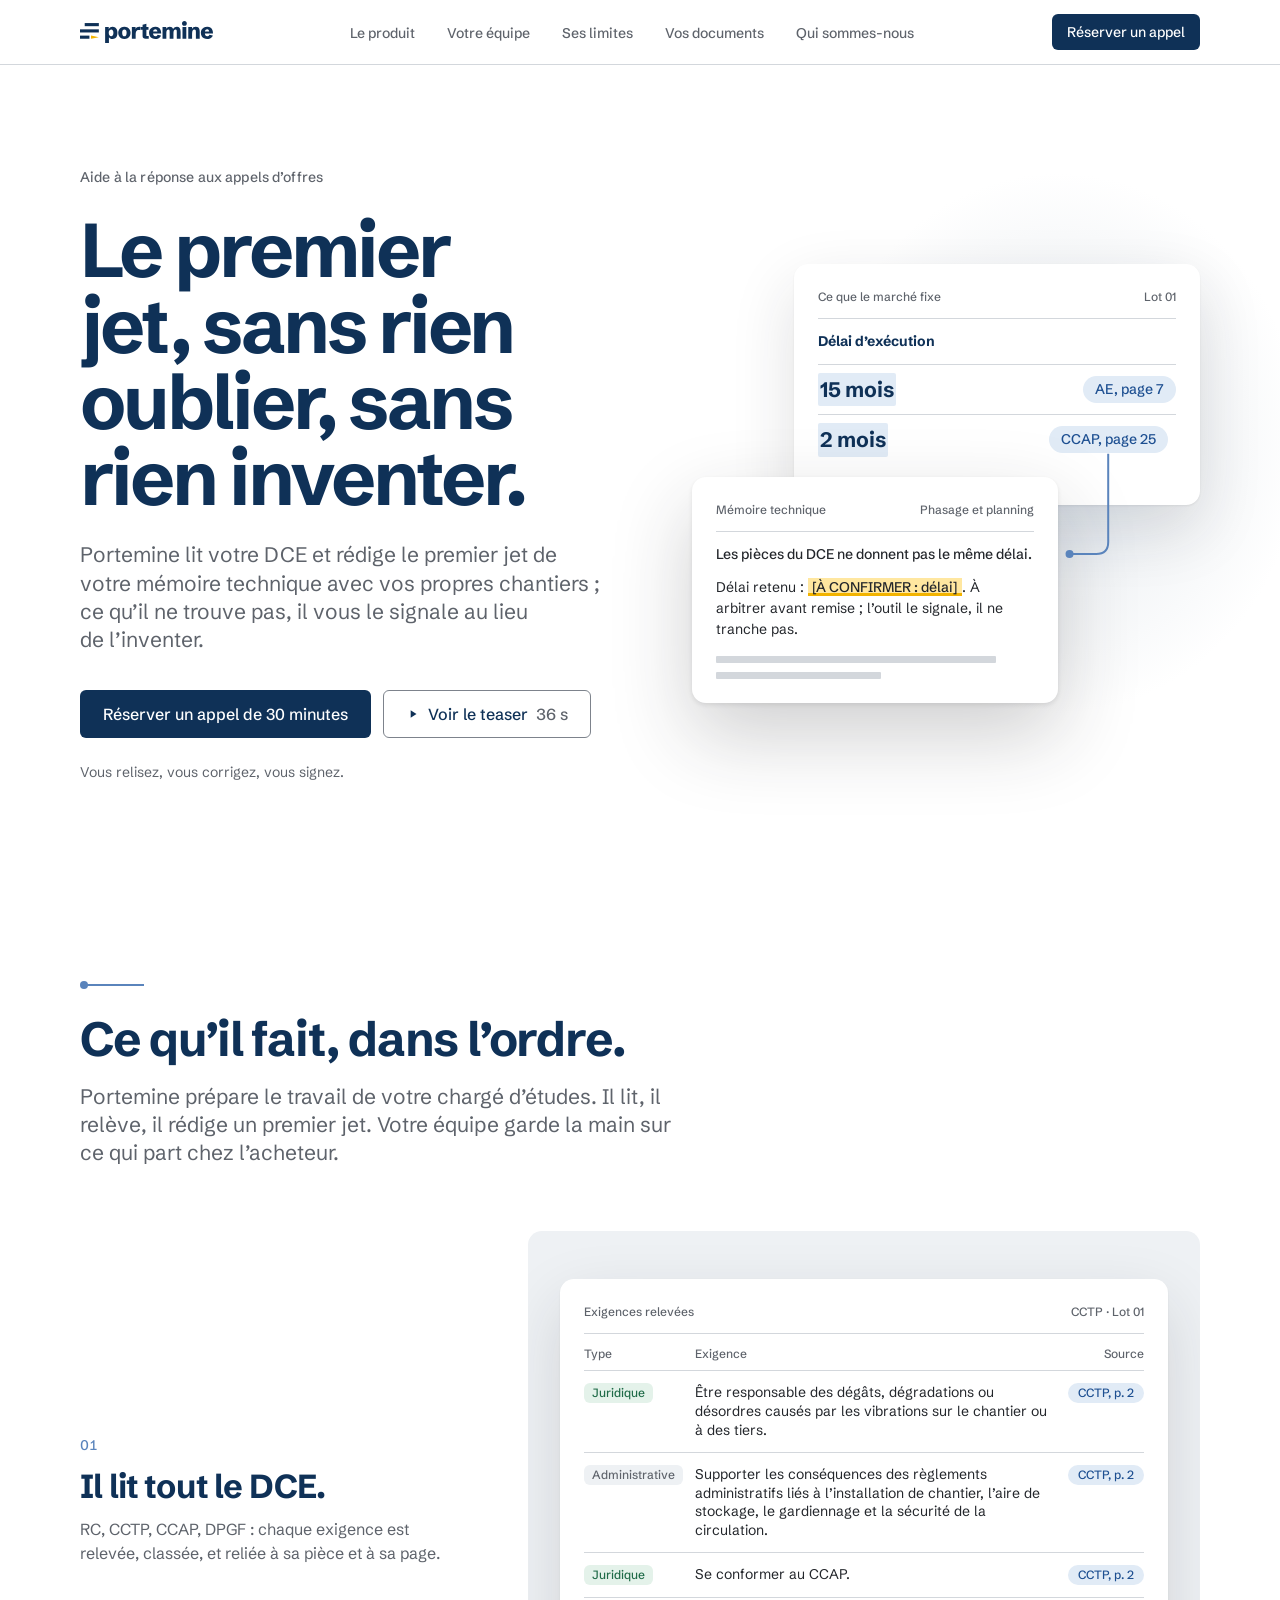
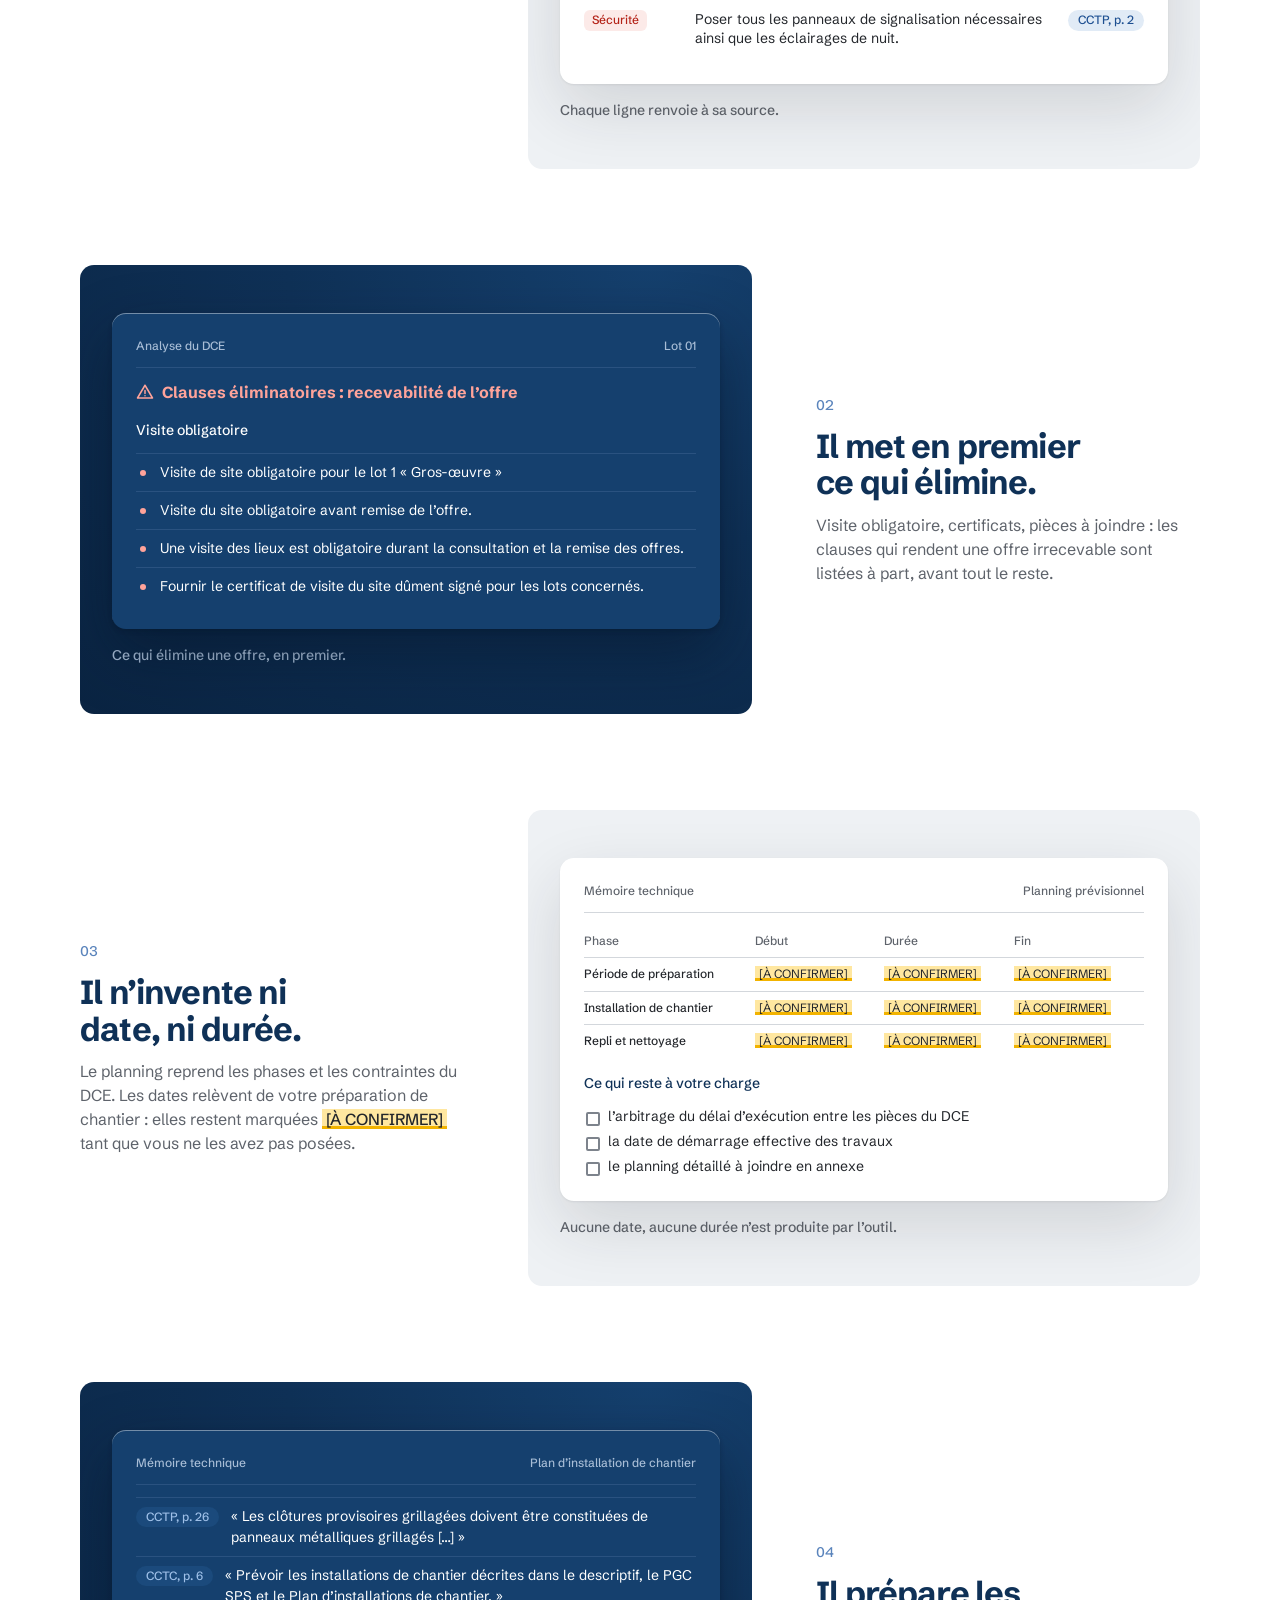
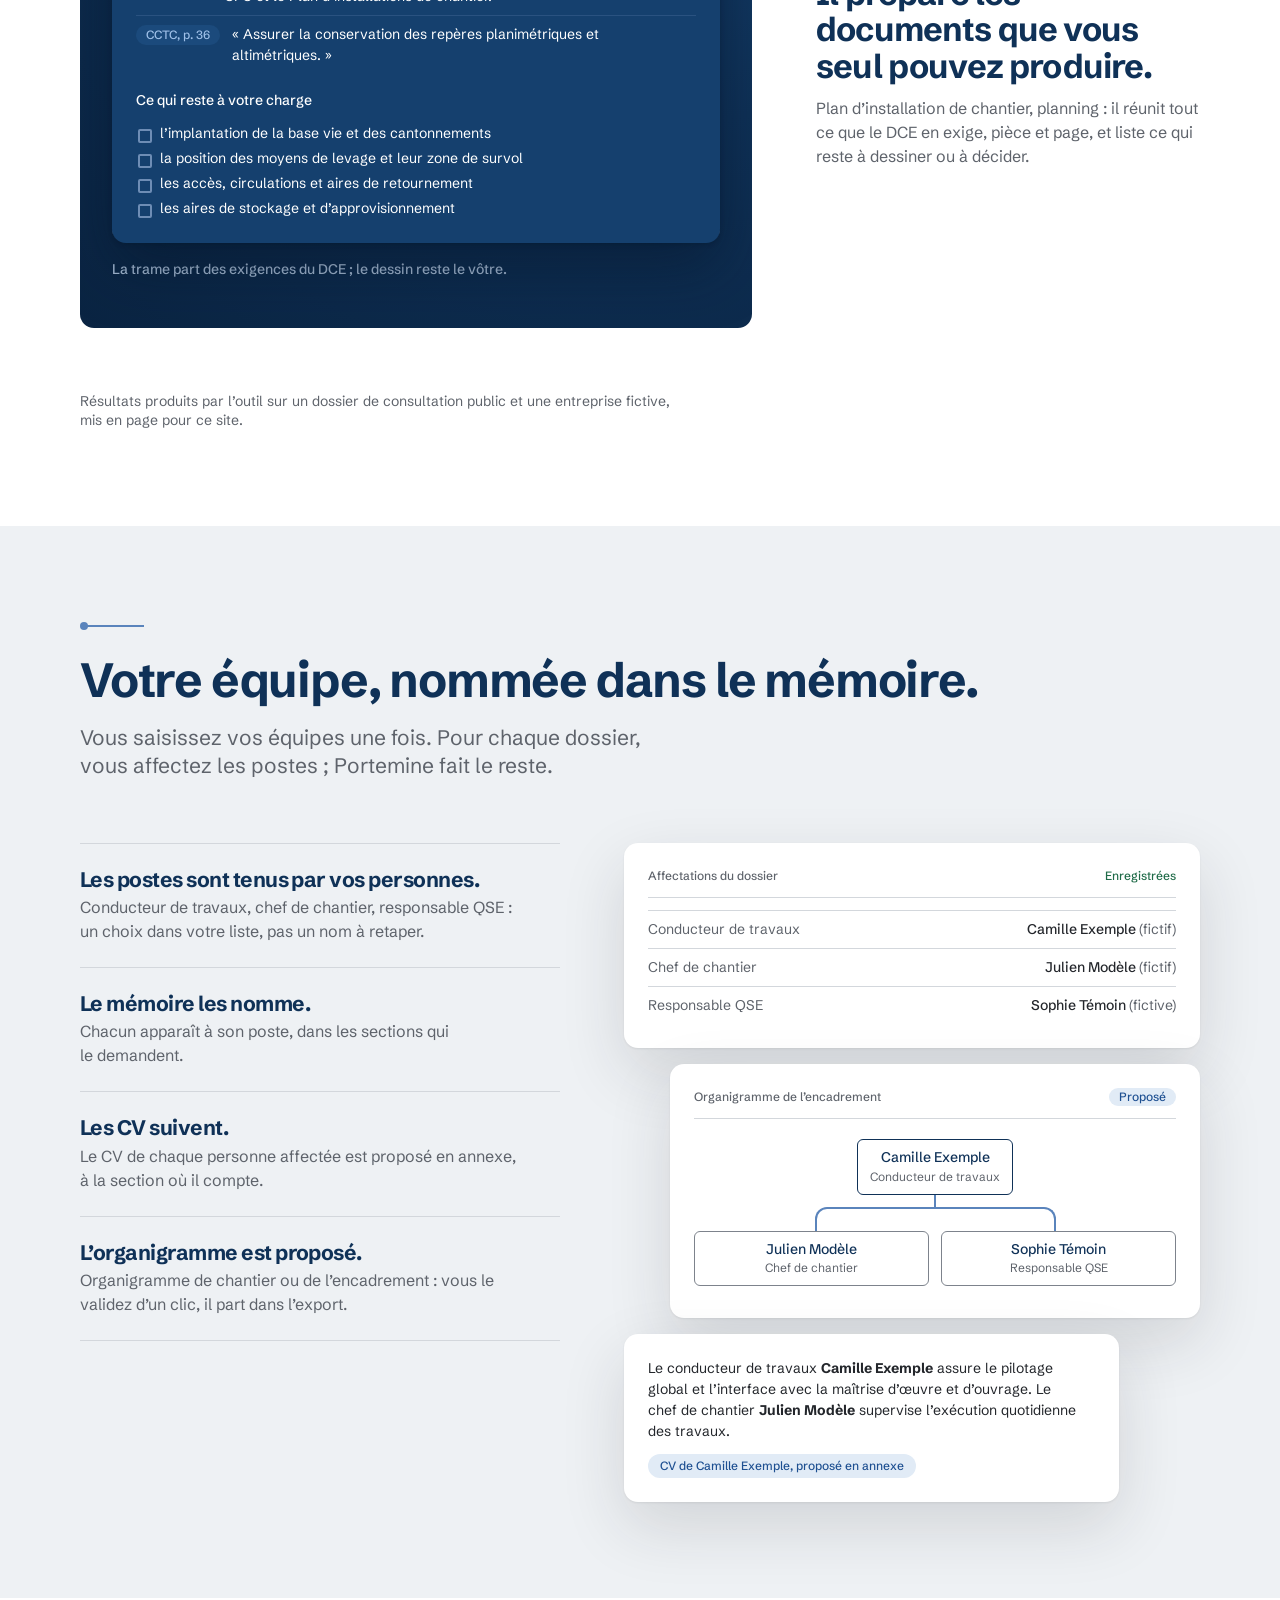
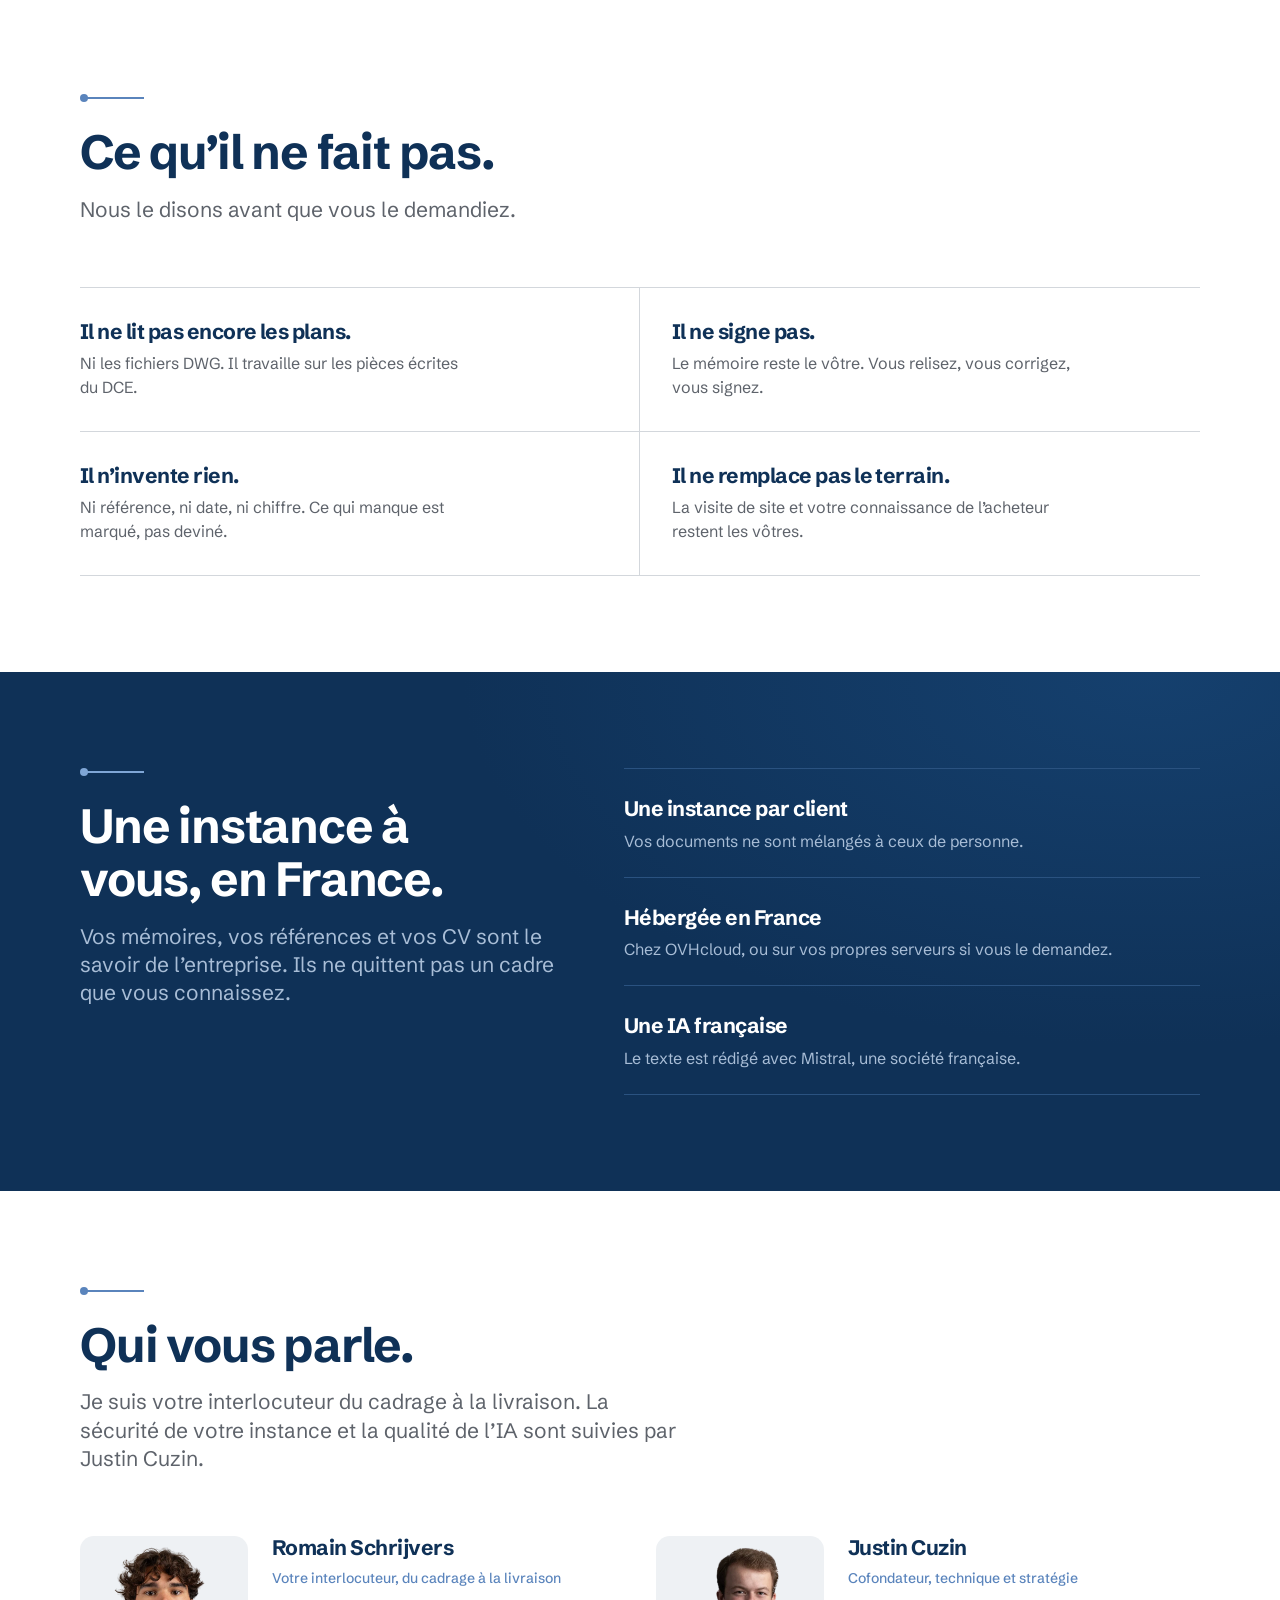
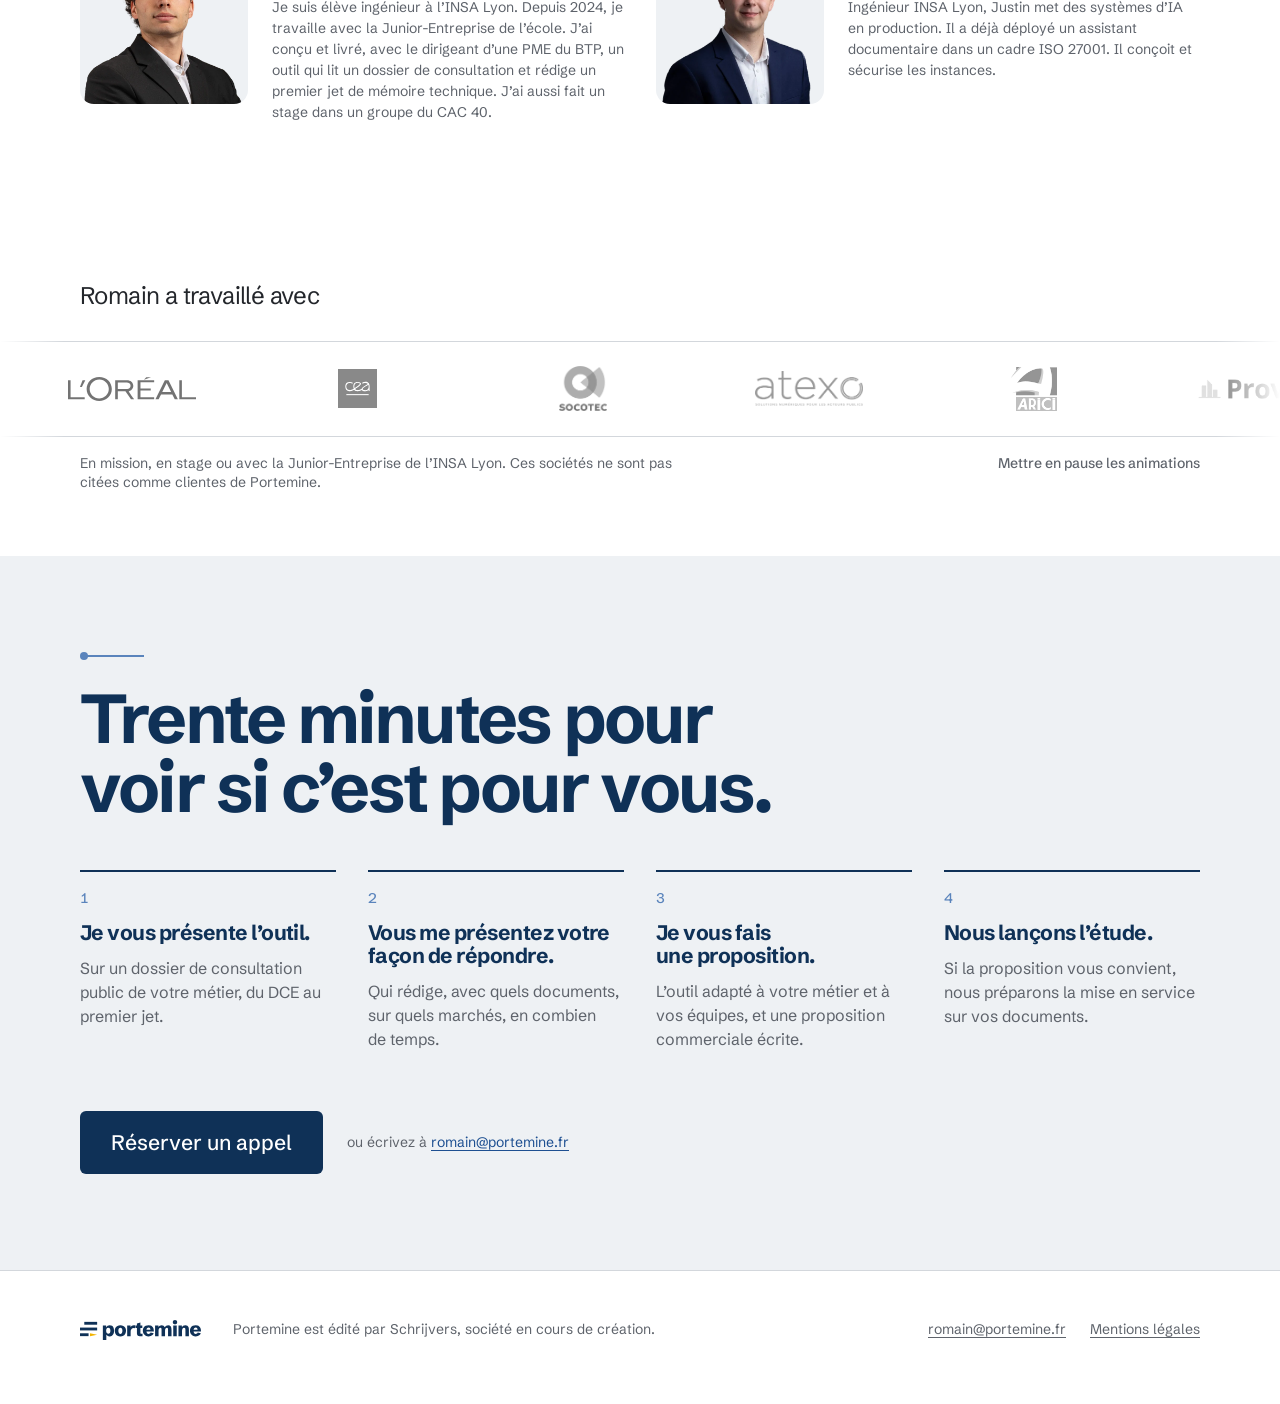
==== index.html @ 98c04194 "Site portemine.fr, première version (T-063, D-0034)" ====
<!doctype html>
<html lang="fr" data-theme="clair">
<head>
<meta charset="utf-8">
<meta name="viewport" content="width=device-width, initial-scale=1, viewport-fit=cover">
<title>Portemine · Aide à la réponse aux appels d’offres</title>
<meta name="description" content="Portemine lit votre DCE et rédige le premier jet de votre mémoire technique avec vos propres chantiers. Ce qu’il ne trouve pas, il vous le signale au lieu de l’inventer.">
<meta name="theme-color" content="#0F3157">
<link rel="canonical" href="https://portemine.fr/">
<meta property="og:type" content="website">
<meta property="og:locale" content="fr_FR">
<meta property="og:url" content="https://portemine.fr/">
<meta property="og:title" content="Portemine · Le premier jet, sans rien oublier, sans rien inventer.">
<meta property="og:description" content="Aide à la réponse aux appels d’offres. Portemine lit votre DCE et rédige le premier jet de votre mémoire technique avec vos propres chantiers.">
<meta property="og:image" content="https://portemine.fr/media/partage.png">
<meta property="og:image:width" content="1200">
<meta property="og:image:height" content="630">
<meta name="twitter:card" content="summary_large_image">
<link rel="icon" href="favicon.svg" type="image/svg+xml">
<link rel="icon" href="favicon.ico" sizes="any">
<link rel="apple-touch-icon" href="apple-touch-icon.png">
<link rel="preload" href="polices/schibsted-grotesk-variable.woff2" as="font" type="font/woff2" crossorigin>
<link rel="stylesheet" href="jetons.css">
<link rel="stylesheet" href="site.css">
<script>try { if (localStorage.getItem("mouvement") === "pause") document.documentElement.dataset.mouvement = "pause"; } catch (e) {}</script>
<script src="site.js" defer></script>
</head>
<body>

<a class="evitement" href="#contenu">Aller au contenu</a>

<header class="barre">
  <div class="barre-dedans">
    <a href="#haut" class="marque-lien" aria-label="Portemine, haut de page"><img src="logo/logo-horizontal-clair.svg" alt="Portemine" width="132" height="24"></a>
    <nav aria-label="Sections">
      <ul>
        <li><a href="#produit">Le produit</a></li>
        <li><a href="#votre-equipe">Votre équipe</a></li>
        <li><a href="#limites">Ses limites</a></li>
        <li><a href="#documents">Vos documents</a></li>
        <li><a href="#equipe">Qui sommes-nous</a></li>
      </ul>
    </nav>
    <a class="bouton principal petit" href="mailto:romain@portemine.fr?subject=Appel%20de%2030%20minutes%20sur%20Portemine">Réserver un appel</a>
  </div>
</header>

<main id="contenu">

  <!-- Ouverture. Mouvement joué une fois au chargement (D-0034). Texte repris d'un mémoire produit par l'outil (DCE public, entreprise fictive). -->
  <section class="ouverture" id="haut" aria-labelledby="t-ouverture">
    <div class="ouverture-texte">
      <p class="surtitre">Aide à la réponse aux appels d’offres</p>
      <h1 id="t-ouverture">Le premier jet, sans rien oublier, sans rien inventer.</h1>
      <p class="chapeau">Portemine lit votre DCE et rédige le premier jet de votre mémoire technique avec vos propres chantiers&nbsp;; ce qu’il ne trouve pas, il vous le signale au lieu de l’inventer.</p>
      <div class="actions">
        <a class="bouton principal" href="mailto:romain@portemine.fr?subject=Appel%20de%2030%20minutes%20sur%20Portemine">Réserver un appel de 30&nbsp;minutes</a>
        <button type="button" class="bouton second" data-ouvre="teaser">
          <svg class="icone" viewBox="0 0 24 24" aria-hidden="true"><path d="M8 5.5v13l10-6.5z"/></svg>
          Voir le teaser <span class="duree">36&nbsp;s</span>
        </button>
      </div>
      <p class="note">Vous relisez, vous corrigez, vous signez.</p>
    </div>

    <figure class="pose" id="pose" aria-label="Exemple&nbsp;: l’acte d’engagement fixe un délai de 15 mois, le CCAP de 2 mois. Le mémoire le signale et marque le délai À CONFIRMER, avec sa source.">
      <div class="feuille cctp" aria-hidden="true">
        <div class="feuille-tete"><span>Ce que le marché fixe</span><span>Lot 01</span></div>
        <p class="feuille-titre">Délai d’exécution</p>
        <ul class="delais">
          <li><span class="exigence">15 mois</span><span class="puce">AE, page 7</span></li>
          <li><span class="exigence">2 mois</span><span class="puce source" id="pose-source">CCAP, page 25</span></li>
        </ul>
      </div>
      <div class="feuille memoire" aria-hidden="true">
        <div class="feuille-tete"><span>Mémoire technique</span><span>Phasage et planning</span></div>
        <p><span class="phrase" id="pose-phrase">Les pièces du DCE ne donnent pas le même délai.</span></p>
        <p>Délai retenu&nbsp;: <span class="a-confirmer">[À CONFIRMER&nbsp;: délai]</span>. À arbitrer avant remise&nbsp;; l’outil le signale, il ne tranche pas.</p>
        <div class="lignes"><i style="width: 88%"></i><i style="width: 52%"></i></div>
      </div>
      <svg class="renvoi" id="pose-renvoi" aria-hidden="true"><circle class="depart" r="4"/><path class="trait" pathLength="1"/></svg>
    </figure>
  </section>

  <!-- Le produit -->
  <section class="bloc" id="produit" aria-labelledby="t-produit">
    <div class="tete">
      <img class="ouvre" src="media/section-clair.svg" alt="" width="64" height="8">
      <h2 id="t-produit">Ce qu’il fait, dans l’ordre.</h2>
      <p class="chapeau">Portemine prépare le travail de votre chargé d’études. Il lit, il relève, il rédige un premier jet. Votre équipe garde la main sur ce qui part chez l’acheteur.</p>
    </div>

    <ol class="temps">
      <li class="temps-rang">
        <div class="temps-texte">
          <span class="numero">01</span>
          <h3>Il lit tout le DCE.</h3>
          <p>RC, CCTP, CCAP, DPGF&nbsp;: chaque exigence est relevée, classée, et reliée à sa pièce et à sa page.</p>
        </div>
        <figure class="scene sur-calque">
          <div class="fragment feuille resultat">
            <div class="feuille-tete"><span>Exigences relevées</span><span>CCTP · Lot 01</span></div>
            <table class="exigences">
              <thead><tr><th scope="col">Type</th><th scope="col">Exigence</th><th scope="col">Source</th></tr></thead>
              <tbody>
                <tr><td><span class="type juridique">Juridique</span></td><td>Être responsable des dégâts, dégradations ou désordres causés par les vibrations sur le chantier ou à des tiers.</td><td><span class="puce">CCTP, p.&nbsp;2</span></td></tr>
                <tr><td><span class="type admin">Administrative</span></td><td>Supporter les conséquences des règlements administratifs liés à l’installation de chantier, l’aire de stockage, le gardiennage et la sécurité de la circulation.</td><td><span class="puce">CCTP, p.&nbsp;2</span></td></tr>
                <tr><td><span class="type juridique">Juridique</span></td><td>Se conformer au CCAP.</td><td><span class="puce">CCTP, p.&nbsp;2</span></td></tr>
                <tr><td><span class="type securite">Sécurité</span></td><td>Poser tous les panneaux de signalisation nécessaires ainsi que les éclairages de nuit.</td><td><span class="puce">CCTP, p.&nbsp;2</span></td></tr>
              </tbody>
            </table>
          </div>
          <figcaption class="etiquette-sous">Chaque ligne renvoie à sa source.</figcaption>
        </figure>
      </li>

      <li class="temps-rang">
        <div class="temps-texte">
          <span class="numero">02</span>
          <h3>Il met en premier ce qui élimine.</h3>
          <p>Visite obligatoire, certificats, pièces à joindre&nbsp;: les clauses qui rendent une offre irrecevable sont listées à part, avant tout le reste.</p>
        </div>
        <figure class="scene eclaire" data-theme="marque">
          <div class="fragment feuille resultat">
            <div class="feuille-tete"><span>Analyse du DCE</span><span>Lot 01</span></div>
            <p class="resultat-titre critique"><svg viewBox="0 0 24 24" aria-hidden="true"><path d="M12 3 2 20h20L12 3z"/><path d="M12 10v4M12 17h.01"/></svg>Clauses éliminatoires&nbsp;: recevabilité de l’offre</p>
            <p class="resultat-groupe">Visite obligatoire</p>
            <ul class="resultat-liste">
              <li>Visite de site obligatoire pour le lot 1 «&nbsp;Gros-œuvre&nbsp;»</li>
              <li>Visite du site obligatoire avant remise de l’offre.</li>
              <li>Une visite des lieux est obligatoire durant la consultation et la remise des offres.</li>
              <li>Fournir le certificat de visite du site dûment signé pour les lots concernés.</li>
            </ul>
          </div>
          <figcaption class="etiquette-sous">Ce qui élimine une offre, en premier.</figcaption>
        </figure>
      </li>

      <li class="temps-rang">
        <div class="temps-texte">
          <span class="numero">03</span>
          <h3>Il n’invente ni date, ni durée.</h3>
          <p>Le planning reprend les phases et les contraintes du DCE. Les dates relèvent de votre préparation de chantier&nbsp;: elles restent marquées <span class="a-confirmer">[À CONFIRMER]</span> tant que vous ne les avez pas posées.</p>
        </div>
        <figure class="scene sur-calque">
          <div class="fragment feuille resultat">
            <div class="feuille-tete"><span>Mémoire technique</span><span>Planning prévisionnel</span></div>
            <div class="defile">
              <table class="planning">
                <thead><tr><th scope="col">Phase</th><th scope="col">Début</th><th scope="col">Durée</th><th scope="col">Fin</th></tr></thead>
                <tbody>
                  <tr><th scope="row">Période de préparation</th><td><span class="a-confirmer">[À CONFIRMER]</span></td><td><span class="a-confirmer">[À CONFIRMER]</span></td><td><span class="a-confirmer">[À CONFIRMER]</span></td></tr>
                  <tr><th scope="row">Installation de chantier</th><td><span class="a-confirmer">[À CONFIRMER]</span></td><td><span class="a-confirmer">[À CONFIRMER]</span></td><td><span class="a-confirmer">[À CONFIRMER]</span></td></tr>
                  <tr><th scope="row">Repli et nettoyage</th><td><span class="a-confirmer">[À CONFIRMER]</span></td><td><span class="a-confirmer">[À CONFIRMER]</span></td><td><span class="a-confirmer">[À CONFIRMER]</span></td></tr>
                </tbody>
              </table>
            </div>
            <p class="resultat-groupe">Ce qui reste à votre charge</p>
            <ul class="charge">
              <li>l’arbitrage du délai d’exécution entre les pièces du DCE</li>
              <li>la date de démarrage effective des travaux</li>
              <li>le planning détaillé à joindre en annexe</li>
            </ul>
          </div>
          <figcaption class="etiquette-sous">Aucune date, aucune durée n’est produite par l’outil.</figcaption>
        </figure>
      </li>

      <li class="temps-rang">
        <div class="temps-texte">
          <span class="numero">04</span>
          <h3>Il prépare les documents que vous seul pouvez produire.</h3>
          <p>Plan d’installation de chantier, planning&nbsp;: il réunit tout ce que le DCE en exige, pièce et page, et liste ce qui reste à dessiner ou à décider.</p>
        </div>
        <figure class="scene eclaire" data-theme="marque">
          <div class="fragment feuille resultat">
            <div class="feuille-tete"><span>Mémoire technique</span><span>Plan d’installation de chantier</span></div>
            <ul class="citations">
              <li><span class="puce">CCTP, p.&nbsp;26</span><span>«&nbsp;Les clôtures provisoires grillagées doivent être constituées de panneaux métalliques grillagés […]&nbsp;»</span></li>
              <li><span class="puce">CCTC, p.&nbsp;6</span><span>«&nbsp;Prévoir les installations de chantier décrites dans le descriptif, le PGC SPS et le Plan d’installations de chantier.&nbsp;»</span></li>
              <li><span class="puce">CCTC, p.&nbsp;36</span><span>«&nbsp;Assurer la conservation des repères planimétriques et altimétriques.&nbsp;»</span></li>
            </ul>
            <p class="resultat-groupe">Ce qui reste à votre charge</p>
            <ul class="charge cases">
              <li>l’implantation de la base vie et des cantonnements</li>
              <li>la position des moyens de levage et leur zone de survol</li>
              <li>les accès, circulations et aires de retournement</li>
              <li>les aires de stockage et d’approvisionnement</li>
            </ul>
          </div>
          <figcaption class="etiquette-sous">La trame part des exigences du DCE&nbsp;; le dessin reste le vôtre.</figcaption>
        </figure>
      </li>
    </ol>
    <p class="legende">Résultats produits par l’outil sur un dossier de consultation public et une entreprise fictive, mis en page pour ce site.</p>
  </section>

  <!-- Votre équipe : référentiel des personnes, affectations par dossier, CV et organigramme proposés -->
  <section class="vos-equipes" id="votre-equipe" aria-labelledby="t-vos-equipes">
    <div class="vos-equipes-dedans">
      <div class="tete">
        <img class="ouvre" src="media/section-clair.svg" alt="" width="64" height="8">
        <h2 id="t-vos-equipes">Votre équipe, nommée dans le mémoire.</h2>
        <p class="chapeau">Vous saisissez vos équipes une fois. Pour chaque dossier, vous affectez les postes&nbsp;; Portemine fait le reste.</p>
      </div>
      <div class="equipe-grille">
        <ol class="equipe-etapes">
          <li><h3>Les postes sont tenus par vos personnes.</h3><p>Conducteur de travaux, chef de chantier, responsable QSE&nbsp;: un choix dans votre liste, pas un nom à retaper.</p></li>
          <li><h3>Le mémoire les nomme.</h3><p>Chacun apparaît à son poste, dans les sections qui le demandent.</p></li>
          <li><h3>Les CV suivent.</h3><p>Le CV de chaque personne affectée est proposé en annexe, à la section où il compte.</p></li>
          <li><h3>L’organigramme est proposé.</h3><p>Organigramme de chantier ou de l’encadrement&nbsp;: vous le validez d’un clic, il part dans l’export.</p></li>
        </ol>
        <figure class="equipe-visuel">
          <div class="feuille affectations" aria-label="Affectations du dossier&nbsp;: chef de chantier Julien Modèle, conducteur de travaux Camille Exemple, responsable QSE Sophie Témoin, personnes fictives.">
            <div class="feuille-tete"><span>Affectations du dossier</span><span>Enregistrées</span></div>
            <ul>
              <li><span class="poste">Conducteur de travaux</span><span class="nom-personne">Camille Exemple <em>(fictif)</em></span></li>
              <li><span class="poste">Chef de chantier</span><span class="nom-personne">Julien Modèle <em>(fictif)</em></span></li>
              <li><span class="poste">Responsable QSE</span><span class="nom-personne">Sophie Témoin <em>(fictive)</em></span></li>
            </ul>
          </div>
          <div class="feuille organigramme" aria-label="Organigramme de l’encadrement&nbsp;: le conducteur de travaux encadre le chef de chantier et la responsable QSE.">
            <div class="feuille-tete"><span>Organigramme de l’encadrement</span><span class="puce">Proposé</span></div>
            <div class="arbre" aria-hidden="true">
              <div class="noeud haut"><b>Camille Exemple</b><span>Conducteur de travaux</span></div>
              <div class="branches"></div>
              <div class="noeuds-bas">
                <div class="noeud"><b>Julien Modèle</b><span>Chef de chantier</span></div>
                <div class="noeud"><b>Sophie Témoin</b><span>Responsable QSE</span></div>
              </div>
            </div>
          </div>
          <div class="feuille extrait" aria-hidden="true">
            <p>Le conducteur de travaux <b>Camille Exemple</b> assure le pilotage global et l’interface avec la maîtrise d’œuvre et d’ouvrage. Le chef de chantier <b>Julien Modèle</b> supervise l’exécution quotidienne des travaux.</p>
            <span class="puce">CV de Camille Exemple, proposé en annexe</span>
          </div>
        </figure>
      </div>
    </div>
  </section>

  <!-- Limites -->
  <section class="bloc" id="limites" aria-labelledby="t-limites">
    <div class="tete">
      <img class="ouvre" src="media/section-clair.svg" alt="" width="64" height="8">
      <h2 id="t-limites">Ce qu’il ne fait pas.</h2>
      <p class="chapeau">Nous le disons avant que vous le demandiez.</p>
    </div>
    <ul class="limites">
      <li><h3>Il ne lit pas encore les plans.</h3><p>Ni les fichiers DWG. Il travaille sur les pièces écrites du DCE.</p></li>
      <li><h3>Il ne signe pas.</h3><p>Le mémoire reste le vôtre. Vous relisez, vous corrigez, vous signez.</p></li>
      <li><h3>Il n’invente rien.</h3><p>Ni référence, ni date, ni chiffre. Ce qui manque est marqué, pas deviné.</p></li>
      <li><h3>Il ne remplace pas le terrain.</h3><p>La visite de site et votre connaissance de l’acheteur restent les vôtres.</p></li>
    </ul>
  </section>

  <!-- Vos documents -->
  <section class="documents" id="documents" data-theme="marque" aria-labelledby="t-documents">
    <div class="documents-dedans">
      <div class="tete">
        <img class="ouvre" src="media/section-marque.svg" alt="" width="64" height="8">
        <h2 id="t-documents">Une instance à vous, en France.</h2>
        <p class="chapeau">Vos mémoires, vos références et vos CV sont le savoir de l’entreprise. Ils ne quittent pas un cadre que vous connaissez.</p>
      </div>
      <dl class="garanties">
        <div><dt>Une instance par client</dt><dd>Vos documents ne sont mélangés à ceux de personne.</dd></div>
        <div><dt>Hébergée en France</dt><dd>Chez OVHcloud, ou sur vos propres serveurs si vous le demandez.</dd></div>
        <div><dt>Une IA française</dt><dd>Le texte est rédigé avec Mistral, une société française.</dd></div>
      </dl>
    </div>
  </section>

  <!-- Qui sommes-nous -->
  <section class="bloc" id="equipe" aria-labelledby="t-equipe">
    <div class="tete">
      <img class="ouvre" src="media/section-clair.svg" alt="" width="64" height="8">
      <h2 id="t-equipe">Qui vous parle.</h2>
      <p class="chapeau">Je suis votre interlocuteur du cadrage à la livraison. La sécurité de votre instance et la qualité de l’IA sont suivies par Justin Cuzin.</p>
    </div>
    <div class="personnes">
      <article class="personne">
        <div class="portrait"><img src="media/romain.webp" alt="Portrait de Romain Schrijvers" width="640" height="640" loading="lazy"></div>
        <div class="personne-texte">
          <h3>Romain Schrijvers</h3>
          <p class="role">Votre interlocuteur, du cadrage à la livraison</p>
          <p>Je suis élève ingénieur à l’INSA Lyon. Depuis 2024, je travaille avec la Junior-Entreprise de l’école. J’ai conçu et livré, avec le dirigeant d’une PME du BTP, un outil qui lit un dossier de consultation et rédige un premier jet de mémoire technique. J’ai aussi fait un stage dans un groupe du CAC&nbsp;40.</p>
        </div>
      </article>
      <article class="personne">
        <div class="portrait"><img src="media/justin.webp" alt="Portrait de Justin Cuzin" width="640" height="640" loading="lazy"></div>
        <div class="personne-texte">
          <h3>Justin Cuzin</h3>
          <p class="role">Cofondateur, technique et stratégie</p>
          <p>Ingénieur INSA Lyon, Justin met des systèmes d’IA en production. Il a déjà déployé un assistant documentaire dans un cadre ISO&nbsp;27001. Il conçoit et sécurise les instances.</p>
        </div>
      </article>
    </div>
  </section>

  <!-- Bandeau des sociétés de Romain, repris du site perso (TrustMarquee) : exception à D-0019 limitée à ce site (D-0034). Jamais présentées comme clientes de Portemine. -->
  <section class="parcours" aria-labelledby="t-parcours">
    <div class="parcours-tete">
      <h2 class="parcours-titre" id="t-parcours">Romain a travaillé avec</h2>
    </div>
    <div class="parcours-rail">
      <div class="parcours-piste">
        <ul class="parcours-logos">
          <li><img class="logo-sur-clair" data-logo="loreal" src="logos-parcours/loreal-logo.svg" alt="L’Oréal"></li>
          <li><img class="logo-sur-clair" data-logo="cea" src="logos-parcours/cea-logo.svg" alt="CEA"></li>
          <li><img class="logo-sur-clair" data-logo="socotec" src="logos-parcours/socotec.webp" alt="SOCOTEC" width="202" height="190"></li>
          <li><img class="logo-sur-clair" data-logo="atexo" src="logos-parcours/atexo.webp" alt="ATEXO" width="500" height="162"></li>
          <li><img class="logo-sur-clair" data-logo="arici" src="logos-parcours/arici.webp" alt="ARICI" width="172" height="166"></li>
          <li><img class="logo-sur-clair" data-logo="provexi" src="logos-parcours/provexi.webp" alt="Provexi" width="198" height="32"></li>
          <li><img class="logo-sur-clair" data-logo="parkhouse" src="logos-parcours/parkhouse-bell.webp" alt="Parkhouse Bell" width="500" height="152"></li>
        </ul>
        <ul class="parcours-logos" aria-hidden="true">
          <li><img class="logo-sur-clair" data-logo="loreal" src="logos-parcours/loreal-logo.svg" alt=""></li>
          <li><img class="logo-sur-clair" data-logo="cea" src="logos-parcours/cea-logo.svg" alt=""></li>
          <li><img class="logo-sur-clair" data-logo="socotec" src="logos-parcours/socotec.webp" alt="" width="202" height="190"></li>
          <li><img class="logo-sur-clair" data-logo="atexo" src="logos-parcours/atexo.webp" alt="" width="500" height="162"></li>
          <li><img class="logo-sur-clair" data-logo="arici" src="logos-parcours/arici.webp" alt="" width="172" height="166"></li>
          <li><img class="logo-sur-clair" data-logo="provexi" src="logos-parcours/provexi.webp" alt="" width="198" height="32"></li>
          <li><img class="logo-sur-clair" data-logo="parkhouse" src="logos-parcours/parkhouse-bell.webp" alt="" width="500" height="152"></li>
        </ul>
      </div>
    </div>
    <div class="parcours-pied">
      <p class="legende">En mission, en stage ou avec la Junior-Entreprise de l’INSA Lyon. Ces sociétés ne sont pas citées comme clientes de Portemine.</p>
      <button type="button" class="bascule-mouvement" data-bascule-mouvement aria-pressed="false">Mettre en pause les animations</button>
    </div>
  </section>

  <!-- Appel -->
  <section class="appel" id="appel" aria-labelledby="t-appel">
    <div class="appel-dedans">
      <div class="tete">
        <img class="ouvre" src="media/section-clair.svg" alt="" width="64" height="8">
        <h2 id="t-appel">Trente minutes pour voir si c’est pour vous.</h2>
      </div>
      <ol class="deroule">
        <li><span class="numero">1</span><h3>Je vous présente l’outil.</h3><p>Sur un dossier de consultation public de votre métier, du DCE au premier jet.</p></li>
        <li><span class="numero">2</span><h3>Vous me présentez votre façon de répondre.</h3><p>Qui rédige, avec quels documents, sur quels marchés, en combien de temps.</p></li>
        <li><span class="numero">3</span><h3>Je vous fais une proposition.</h3><p>L’outil adapté à votre métier et à vos équipes, et une proposition commerciale écrite.</p></li>
        <li><span class="numero">4</span><h3>Nous lançons l’étude.</h3><p>Si la proposition vous convient, nous préparons la mise en service sur vos documents.</p></li>
      </ol>
      <div class="actions">
        <a class="bouton principal grand" href="mailto:romain@portemine.fr?subject=Appel%20de%2030%20minutes%20sur%20Portemine">Réserver un appel</a>
        <p class="ou">ou écrivez à <a href="mailto:romain@portemine.fr">romain@portemine.fr</a></p>
      </div>
    </div>
  </section>

</main>

<footer class="pied">
  <div class="pied-dedans">
    <img src="logo/logo-horizontal-clair.svg" alt="Portemine" width="110" height="20">
    <p>Portemine est édité par Schrijvers, société en cours de création.</p>
    <ul>
      <li><a href="mailto:romain@portemine.fr">romain@portemine.fr</a></li>
      <li><a href="mentions-legales.html">Mentions légales</a></li>
    </ul>
  </div>
</footer>

<dialog class="fenetre" id="teaser" aria-label="Teaser de Portemine, 36 secondes">
  <div class="fenetre-dedans">
    <video controls playsinline preload="none" poster="media/teaser-affiche.jpg" width="1920" height="1080">
      <source src="media/teaser.mp4" type="video/mp4">
      <track kind="subtitles" src="media/teaser.vtt" srclang="fr" label="Français" default>
    </video>
    <button type="button" class="fermer" data-ferme aria-label="Fermer la vidéo">
      <svg viewBox="0 0 24 24" aria-hidden="true"><path d="M6 6l12 12M18 6L6 18"/></svg>
    </button>
  </div>
</dialog>

</body>
</html>
---- jetons.css ----
/* Généré par marque/jetons/construire.py depuis jetons.json. Ne pas modifier à la main. */
:root {
  color-scheme: light;
  --palette-prusse: #0F3157;
  --palette-prusse-profond: #0A2442;
  --palette-renvoi: #7FA6D6;
  --palette-brume: #A8BDD6;
  --palette-mine: #F2B300;
  --palette-surligneur: #FFE7A0;
  --palette-blanc: #FFFFFF;
  --palette-calque: #EEF1F4;
  --palette-filet: #D3D7DC;
  --palette-graphite: #23262B;
  --palette-graphite-2: #5E636B;

  --papier: #FFFFFF;
  --calque: #EEF1F4;
  --surface: #FFFFFF;
  --encre: #23262B;
  --encre-2: #5E636B;
  --tirage: #0F3157;
  --tirage-survol: #0A2442;
  --sur-tirage: #FFFFFF;
  --lien: #1D4F91;
  --lavis: #E1EBF6;
  --trait: #D3D7DC;
  --trait-fort: #7D838C;
  --renvoi: #5A84BC;
  --mine: #F2B300;
  --surligneur: #FFE7A0;
  --sur-surligneur: #23262B;
  --critique: #B42318;
  --critique-fond: #FCEAE8;
  --attention: #A04A00;
  --attention-fond: #FDEFE3;
  --valide: #1F6B48;
  --valide-fond: #E4F2EA;
  --ombre-fragment: 0 1px 2px rgba(35, 38, 43, 0.08), 0 24px 64px rgba(35, 38, 43, 0.14);
  --ombre-levee: 0 2px 4px rgba(35, 38, 43, 0.10), 0 32px 80px rgba(35, 38, 43, 0.22);

  --police-titre: "Schibsted Grotesk", "Helvetica Neue", Arial, sans-serif;
  --police-texte: "Schibsted Grotesk", "Helvetica Neue", Arial, sans-serif;
  --graisse-texte: 400;
  --graisse-appui: 500;
  --graisse-titre: 700;
  --graisse-marque: 800;
  --taille-xs: 12px;
  --taille-s: 14px;
  --taille-m: 16px;
  --taille-l: 21px;
  --taille-xl: 24px;
  --taille-2xl: 36px;
  --taille-3xl: 48px;
  --taille-4xl: 72px;
  --taille-5xl: 128px;
  --interligne-affiche: 1.0;
  --interligne-titre: 1.1;
  --interligne-compact: 1.35;
  --interligne-texte: 1.5;
  --approche-affiche: -0.04em;
  --approche-titre: -0.025em;
  --approche-marque: -0.035em;
  --mesure: 68ch;
  --espace-1: 4px;
  --espace-2: 8px;
  --espace-3: 12px;
  --espace-4: 16px;
  --espace-5: 24px;
  --espace-6: 32px;
  --espace-7: 48px;
  --espace-8: 64px;
  --espace-9: 96px;
  --page-largeur: 1120px;
  --page-gouttiere: 24px;
  --page-marge: 16px;
  --page-colonnes: 12;
  --epaisseur-fin: 1px;
  --epaisseur-moyen: 2px;
  --epaisseur-fort: 3px;
  --rayon-aucun: 0px;
  --rayon-controle: 6px;
  --rayon-fragment: 14px;
  --rayon-pilule: 999px;
  --motif-renvoi-coude: 12px;
  --motif-renvoi-pastille: 8px;
  --motif-renvoi-section: 64px;
  --motif-lignes-pas: 2;
  --motif-lignes-alinea: 1.5;
  --duree-instant: 100ms;
  --duree-court: 160ms;
  --duree-moyen: 240ms;
  --duree-long: 400ms;
  --duree-trace: 800ms;
  --duree-decalage: 80ms;
  --courbe-pose: cubic-bezier(0.2, 0, 0, 1);
  --courbe-levee: cubic-bezier(0.4, 0, 1, 1);
  --courbe-trace: cubic-bezier(0, 0, 1, 1);
}

/* Version marque : thème sombre du système, sauf choix explicite de la version claire. */
@media (prefers-color-scheme: dark) {
  :root:not([data-theme="light"]):not([data-theme="clair"]) {
    color-scheme: dark;
    --papier: #0F3157;
    --calque: #0A2442;
    --surface: #15406E;
    --encre: #FFFFFF;
    --encre-2: #A8BDD6;
    --tirage: #FFFFFF;
    --tirage-survol: #D7E5F3;
    --sur-tirage: #0F3157;
    --lien: #9FC0E8;
    --lavis: #1B4A7C;
    --trait: #2A5280;
    --trait-fort: #6E8DB5;
    --renvoi: #7FA6D6;
    --mine: #F2B300;
    --surligneur: #FFE7A0;
    --sur-surligneur: #23262B;
    --critique: #FFA39A;
    --critique-fond: #4A2236;
    --attention: #FFB680;
    --attention-fond: #45302E;
    --valide: #86D9AB;
    --valide-fond: #124541;
    --ombre-fragment: inset 0 1px 0 rgba(255, 255, 255, 0.4), 0 2px 4px rgba(5, 18, 36, 0.25), 0 24px 60px rgba(5, 18, 36, 0.45);
    --ombre-levee: inset 0 1px 0 rgba(255, 255, 255, 0.4), 0 4px 8px rgba(5, 18, 36, 0.3), 0 40px 90px rgba(5, 18, 36, 0.55);
  }
}

/* Version forcée sur la page ou sur un bloc (bannière, fiche blanche posée sur le bleu). */
:root[data-theme="dark"], [data-theme="marque"] {
  color-scheme: dark;
  --papier: #0F3157;
  --calque: #0A2442;
  --surface: #15406E;
  --encre: #FFFFFF;
  --encre-2: #A8BDD6;
  --tirage: #FFFFFF;
  --tirage-survol: #D7E5F3;
  --sur-tirage: #0F3157;
  --lien: #9FC0E8;
  --lavis: #1B4A7C;
  --trait: #2A5280;
  --trait-fort: #6E8DB5;
  --renvoi: #7FA6D6;
  --mine: #F2B300;
  --surligneur: #FFE7A0;
  --sur-surligneur: #23262B;
  --critique: #FFA39A;
  --critique-fond: #4A2236;
  --attention: #FFB680;
  --attention-fond: #45302E;
  --valide: #86D9AB;
  --valide-fond: #124541;
  --ombre-fragment: inset 0 1px 0 rgba(255, 255, 255, 0.4), 0 2px 4px rgba(5, 18, 36, 0.25), 0 24px 60px rgba(5, 18, 36, 0.45);
  --ombre-levee: inset 0 1px 0 rgba(255, 255, 255, 0.4), 0 4px 8px rgba(5, 18, 36, 0.3), 0 40px 90px rgba(5, 18, 36, 0.55);
}

[data-theme="clair"] {
  color-scheme: light;
  --papier: #FFFFFF;
  --calque: #EEF1F4;
  --surface: #FFFFFF;
  --encre: #23262B;
  --encre-2: #5E636B;
  --tirage: #0F3157;
  --tirage-survol: #0A2442;
  --sur-tirage: #FFFFFF;
  --lien: #1D4F91;
  --lavis: #E1EBF6;
  --trait: #D3D7DC;
  --trait-fort: #7D838C;
  --renvoi: #5A84BC;
  --mine: #F2B300;
  --surligneur: #FFE7A0;
  --sur-surligneur: #23262B;
  --critique: #B42318;
  --critique-fond: #FCEAE8;
  --attention: #A04A00;
  --attention-fond: #FDEFE3;
  --valide: #1F6B48;
  --valide-fond: #E4F2EA;
  --ombre-fragment: 0 1px 2px rgba(35, 38, 43, 0.08), 0 24px 64px rgba(35, 38, 43, 0.14);
  --ombre-levee: 0 2px 4px rgba(35, 38, 43, 0.10), 0 32px 80px rgba(35, 38, 43, 0.22);
}

@media (prefers-reduced-motion: reduce) {
  :root {
    --duree-instant: 0ms;
    --duree-court: 0ms;
    --duree-moyen: 0ms;
    --duree-long: 0ms;
    --duree-trace: 0ms;
    --duree-decalage: 0ms;
  }
}

/* Alias v1, temporaires. Alias CSS temporaires pour les fichiers encore en v1 (scènes vidéo, relecture vidéo, logo/planche.html, modeles/linkedin, modeles/video). `sur-signal` et `approche-societe`, sans usage, sont retirés. apercu.html est migré (T-038) : ses deux alias propres (interligne-mono, rayon-leger) sont retirés. À supprimer quand T-039 et T-040 auront migré le reste. Aucun nouveau support ne doit les utiliser. */
:root {
  --signal: var(--mine);
  --beton: var(--trait-fort);
  --largeur-titre: 100%;
  --approche-cartouche: 0.08em;
  --interligne-serre: var(--interligne-titre);
}
---- site.css ----
/* Site portemine.fr (T-063, D-0034). Une page, version claire, sections « marque » en bleu de Prusse.
   Toutes les couleurs, tailles, espaces, rayons, ombres et durées viennent de jetons.css.
   Mouvement : la scène d'ouverture se joue une fois au chargement ; le reste répond au survol ou au clic. */

@font-face { font-family: "Schibsted Grotesk"; src: url("polices/schibsted-grotesk-variable.woff2") format("woff2"); font-weight: 400 900; font-style: normal; font-display: swap; }

* { box-sizing: border-box; }
html, body { overflow-x: clip; }
html { scroll-behavior: smooth; scroll-padding-top: 80px; -webkit-text-size-adjust: 100%; }
@media (prefers-reduced-motion: reduce) { html { scroll-behavior: auto; } }
body {
  margin: 0; background: var(--papier); color: var(--encre);
  font-family: var(--police-texte); font-size: var(--taille-m); line-height: var(--interligne-texte);
  -webkit-font-smoothing: antialiased; text-rendering: optimizeLegibility;
}
h1, h2, h3 { font-family: var(--police-titre); font-weight: var(--graisse-titre); color: var(--tirage); margin: 0; text-wrap: balance; }
h2 { font-size: clamp(32px, 4.6vw, var(--taille-3xl)); line-height: var(--interligne-titre); letter-spacing: var(--approche-titre); }
h3 { font-size: var(--taille-l); line-height: var(--interligne-titre); letter-spacing: var(--approche-titre); }
p { margin: 0; text-wrap: pretty; }
a { color: var(--lien); text-underline-offset: 3px; }
img { max-width: 100%; }
:focus-visible { outline: var(--epaisseur-moyen) solid var(--lien); outline-offset: 3px; border-radius: 2px; }
::selection { background: var(--surligneur); color: var(--sur-surligneur); }

.evitement { position: absolute; left: var(--espace-4); top: -100px; z-index: 30; background: var(--tirage); color: var(--sur-tirage); padding: var(--espace-3) var(--espace-4); border-radius: var(--rayon-controle); }
.evitement:focus { top: var(--espace-3); }

.chapeau { font-size: var(--taille-l); line-height: var(--interligne-compact); color: var(--encre-2); max-width: 46ch; }
.legende { font-size: var(--taille-s); line-height: var(--interligne-compact); color: var(--encre-2); max-width: var(--mesure); }
.a-confirmer { background: var(--surligneur); color: var(--sur-surligneur); box-shadow: inset 0 calc(-1 * var(--epaisseur-fort)) 0 var(--mine); padding: 0 4px; white-space: nowrap; font-weight: var(--graisse-appui); }
.puce { display: inline-block; border-radius: var(--rayon-pilule); background: var(--lavis); color: var(--lien); font-size: var(--taille-s); font-weight: var(--graisse-appui); padding: 4px 12px; line-height: var(--interligne-compact); white-space: nowrap; }

/* Boutons */
.bouton {
  display: inline-flex; align-items: center; gap: var(--espace-2);
  font: var(--graisse-appui) var(--taille-m)/1 var(--police-texte); text-decoration: none;
  border-radius: var(--rayon-controle); padding: 15px 22px; cursor: pointer; border: var(--epaisseur-fin) solid transparent;
  transition: background-color var(--duree-court) var(--courbe-pose), border-color var(--duree-court) var(--courbe-pose), transform var(--duree-court) var(--courbe-pose);
}
.bouton:active { transform: translateY(1px); }
.bouton.principal { background: var(--tirage); color: var(--sur-tirage); }
.bouton.principal:hover { background: var(--tirage-survol); }
.bouton.second { background: transparent; color: var(--tirage); border-color: var(--trait-fort); }
.bouton.second:hover { border-color: var(--tirage); }
.bouton.petit { font-size: var(--taille-s); padding: 10px 14px; }
.bouton.grand { font-size: var(--taille-l); padding: 20px 30px; }
.bouton .icone { width: 14px; height: 14px; fill: currentColor; }
.bouton .duree { color: var(--encre-2); font-variant-numeric: tabular-nums; }

/* Barre */
.barre { position: sticky; top: 0; z-index: 20; background: color-mix(in srgb, var(--papier) 92%, transparent); backdrop-filter: saturate(1.4) blur(12px); -webkit-backdrop-filter: saturate(1.4) blur(12px); border-bottom: var(--epaisseur-fin) solid var(--trait); }
.barre-dedans { max-width: calc(var(--page-largeur) + 2 * var(--espace-6)); margin: 0 auto; padding: 0 var(--espace-6); display: flex; align-items: center; gap: var(--espace-6); min-height: 64px; }
.marque-lien { display: block; flex: none; }
.marque-lien img { display: block; height: 22px; width: auto; }
.barre nav { flex: 1; }
.barre nav ul { list-style: none; margin: 0; padding: 0; display: flex; justify-content: center; gap: var(--espace-6); }
.barre nav a { font-size: var(--taille-s); font-weight: var(--graisse-appui); color: var(--encre-2); text-decoration: none; padding-block: var(--espace-3); transition: color var(--duree-court) var(--courbe-pose); }
.barre nav a:hover { color: var(--tirage); }
@media (max-width: 820px) {
  .barre nav { display: none; }
  .barre-dedans { justify-content: space-between; padding: 0 var(--page-marge); min-height: 56px; }
}

/* Mise en page */
main > section { padding-inline: var(--espace-6); }
@media (max-width: 640px) { main > section { padding-inline: var(--page-marge); } }
.bloc { max-width: calc(var(--page-largeur) + 2 * var(--espace-6)); margin: 0 auto; padding-block: var(--espace-9); display: grid; gap: var(--espace-8); }
.tete { display: grid; gap: var(--espace-4); }
.tete .ouvre { display: block; width: 64px; height: 8px; margin-bottom: var(--espace-2); }
.surtitre { font-size: var(--taille-s); font-weight: var(--graisse-appui); color: var(--encre-2); letter-spacing: 0.01em; }

/* Ouverture */
.ouverture {
  max-width: calc(var(--page-largeur) + 2 * var(--espace-6)); margin: 0 auto;
  display: grid; grid-template-columns: minmax(0, 1.08fr) minmax(0, 1fr); gap: var(--espace-8); align-items: center;
  padding-block: var(--espace-9) var(--espace-9); min-height: min(820px, calc(100svh - 64px));
}
.ouverture-texte { display: grid; gap: var(--espace-5); justify-items: start; }
.ouverture h1 { font-size: clamp(44px, 6.6vw, var(--taille-4xl) + 4px); line-height: var(--interligne-affiche); letter-spacing: var(--approche-affiche); max-width: 12ch; }
.ouverture .chapeau { max-width: 40ch; }
.actions { display: flex; flex-wrap: wrap; gap: var(--espace-3); align-items: center; margin-top: var(--espace-3); }
.note { font-size: var(--taille-s); color: var(--encre-2); }
@media (max-width: 900px) {
  .ouverture { grid-template-columns: 1fr; gap: var(--espace-7); padding-block: var(--espace-7) var(--espace-8); min-height: 0; }
}

/* La scène posée : deux feuilles, un renvoi tracé par site.js entre la phrase du mémoire et sa source. */
.pose { position: relative; margin: 0; padding: var(--espace-6) 0 var(--espace-4); display: grid; }
.pose::before { content: ""; position: absolute; inset: -12% -20% -14% -6%; z-index: -1; background: radial-gradient(closest-side at 62% 44%, var(--lavis) 0%, color-mix(in srgb, var(--calque) 70%, transparent) 55%, transparent 100%); pointer-events: none; }
.feuille { background: var(--surface); border-radius: var(--rayon-fragment); box-shadow: var(--ombre-fragment); padding: var(--espace-5); display: grid; gap: var(--espace-3); font-size: var(--taille-s); line-height: var(--interligne-texte); color: var(--encre); }
.feuille-tete { display: flex; justify-content: space-between; gap: var(--espace-3); font-size: var(--taille-xs); font-weight: var(--graisse-appui); color: var(--encre-2); padding-bottom: var(--espace-3); border-bottom: var(--epaisseur-fin) solid var(--trait); }
.feuille-titre { font-weight: var(--graisse-titre); color: var(--tirage); }
.feuille .lignes { display: grid; gap: 9px; padding-top: var(--espace-1); }
.feuille .lignes i { display: block; height: 7px; border-radius: 1px; background: var(--trait); }
.cctp { width: 80%; justify-self: end; padding-bottom: var(--espace-7); }
.cctp .source { justify-self: end; margin-right: var(--espace-2); }
.memoire { width: 72%; margin-top: -28px; position: relative; z-index: 1; box-shadow: var(--ombre-levee); }
.exigence { background: linear-gradient(var(--lavis), var(--lavis)) no-repeat 0 0 / 100% 100%; box-decoration-break: clone; -webkit-box-decoration-break: clone; padding: 1px 2px; border-radius: 2px; }
.phrase { font-weight: var(--graisse-appui); }
.renvoi { position: absolute; inset: 0; width: 100%; height: 100%; overflow: visible; pointer-events: none; z-index: 2; }
.renvoi .trait { fill: none; stroke: var(--renvoi); stroke-width: var(--epaisseur-moyen); stroke-linejoin: round; }
.renvoi .depart { fill: var(--renvoi); }
@media (max-width: 520px) {
  .cctp { width: 88%; }
  .memoire { width: 74%; margin-top: -6px; }
  .cctp { padding-bottom: var(--espace-5); }
  .feuille { padding: var(--espace-4); }
}

/* Une fois : la feuille se pose, l'exigence se surligne, le renvoi se trace, la source et [À CONFIRMER] apparaissent. */
.pose.joue .feuille { animation: poser var(--duree-long) var(--courbe-pose) both; }
.pose.joue .memoire { animation-delay: 160ms; }
.pose.joue .exigence { animation: lavis 520ms var(--courbe-pose) 480ms both; }
.pose.joue .depart { animation: apparaitre var(--duree-moyen) var(--courbe-pose) 1000ms both; }
.pose.joue .trait { stroke-dasharray: 1; animation: tracer var(--duree-trace) var(--courbe-trace) 1080ms both; }
.pose.joue .source { animation: apparaitre var(--duree-moyen) var(--courbe-pose) 1820ms both; }
.pose.joue .a-confirmer { animation: surligner 420ms var(--courbe-pose) 2100ms both; }
@keyframes poser { from { transform: translateY(var(--espace-4)); opacity: 0; } to { transform: none; opacity: 1; } }
@keyframes apparaitre { from { opacity: 0; } to { opacity: 1; } }
@keyframes tracer { from { stroke-dashoffset: 1; } to { stroke-dashoffset: 0; } }
@keyframes lavis { from { background-size: 0% 100%; } to { background-size: 100% 100%; } }
@keyframes surligner { from { background-color: transparent; box-shadow: inset 0 0 0 var(--mine); } to { background-color: var(--surligneur); box-shadow: inset 0 calc(-1 * var(--epaisseur-fort)) 0 var(--mine); } }
@media (prefers-reduced-motion: reduce) { .pose.joue * { animation: none !important; } }

/* Trois temps */
.temps { list-style: none; margin: 0; padding: 0; display: grid; gap: var(--espace-9); }
.temps-rang { display: grid; grid-template-columns: minmax(0, 4fr) minmax(0, 7fr); gap: var(--espace-8); align-items: center; }
.temps-rang:nth-child(even) { grid-template-columns: minmax(0, 7fr) minmax(0, 4fr); }
.temps-rang:nth-child(even) .temps-texte { order: 2; }
.temps-texte { display: grid; gap: var(--espace-3); align-content: center; }
.temps-texte p { color: var(--encre-2); max-width: 40ch; }
.temps-texte h3 { font-size: clamp(24px, 2.6vw, var(--taille-2xl)); }
.numero { font-size: var(--taille-s); font-weight: var(--graisse-appui); color: var(--renvoi); font-variant-numeric: tabular-nums; }
@media (max-width: 900px) {
  .temps { gap: var(--espace-8); }
  .temps-rang, .temps-rang:nth-child(even) { grid-template-columns: 1fr; gap: var(--espace-5); }
  .temps-rang:nth-child(even) .temps-texte { order: 0; }
}

.scene { margin: 0; padding: var(--espace-7) var(--espace-6); border-radius: var(--rayon-fragment); display: grid; gap: var(--espace-4); color: var(--encre); overflow: hidden; }
.sur-calque { background: var(--calque); }
.eclaire { background: radial-gradient(120% 140% at 85% 0%, var(--surface) 0%, var(--papier) 45%, var(--calque) 100%); }
.fragment { position: relative; transition: transform var(--duree-moyen) var(--courbe-pose); }
.fragment > img { display: block; width: 100%; height: auto; border-radius: var(--rayon-fragment); box-shadow: var(--ombre-fragment); }
.fragment::after { content: ""; position: absolute; inset: 0; border-radius: var(--rayon-fragment); box-shadow: var(--ombre-levee); opacity: 0; transition: opacity var(--duree-moyen) var(--courbe-pose); pointer-events: none; }
.scene:hover .fragment { transform: translateY(-4px); }
.scene:hover .fragment::after { opacity: 1; }
.etiquette-sous { font-size: var(--taille-s); font-weight: var(--graisse-appui); color: var(--encre-2); }
@media (max-width: 640px) { .scene { padding: var(--espace-5) var(--espace-3); } }

.delais { list-style: none; margin: 0; padding: 0; display: grid; gap: var(--espace-2); }
.delais li { display: flex; justify-content: space-between; align-items: center; gap: var(--espace-3); padding-top: var(--espace-2); border-top: var(--epaisseur-fin) solid var(--trait); }
.delais .exigence { font-size: var(--taille-l); font-weight: var(--graisse-titre); color: var(--tirage); }

/* Résultats mis en page */
.defile { overflow-x: auto; }
.planning { border-collapse: collapse; width: 100%; font-size: var(--taille-xs); line-height: var(--interligne-compact); }
.planning th, .planning td { text-align: left; padding: var(--espace-2) var(--espace-2) var(--espace-2) 0; border-top: var(--epaisseur-fin) solid var(--trait); vertical-align: top; }
.planning thead th { border-top: 0; font-weight: var(--graisse-appui); color: var(--encre-2); }
.planning tbody th { font-weight: var(--graisse-appui); }
.planning .a-confirmer { font-weight: var(--graisse-texte); }
.charge { margin: 0; padding: 0; list-style: none; display: grid; gap: var(--espace-1); font-size: var(--taille-s); }
.charge li { padding-left: var(--espace-5); position: relative; }
.charge li::before { content: ""; position: absolute; left: 2px; top: 0.45em; width: 10px; height: 10px; border: var(--epaisseur-moyen) solid var(--trait-fort); border-radius: 2px; }
.citations { margin: 0; padding: 0; list-style: none; display: grid; }
.citations li { display: grid; grid-template-columns: auto minmax(0, 1fr); gap: var(--espace-3); align-items: baseline; padding: var(--espace-2) 0; border-top: var(--epaisseur-fin) solid var(--trait); font-size: var(--taille-s); }
.citations .puce { font-size: var(--taille-xs); padding: 2px 10px; }
@media (max-width: 520px) { .citations li { grid-template-columns: 1fr; gap: var(--espace-1); } .citations .puce { justify-self: start; } }

/* Votre équipe */
.vos-equipes { background: var(--calque); }
.vos-equipes-dedans { max-width: var(--page-largeur); margin: 0 auto; padding-block: var(--espace-9); display: grid; gap: var(--espace-8); }
.equipe-grille { display: grid; grid-template-columns: minmax(0, 5fr) minmax(0, 6fr); gap: var(--espace-8); align-items: start; }
.equipe-etapes { list-style: none; margin: 0; padding: 0; display: grid; }
.equipe-etapes li { display: grid; gap: var(--espace-1); padding-block: var(--espace-5); border-top: var(--epaisseur-fin) solid var(--trait); }
.equipe-etapes li:last-child { border-bottom: var(--epaisseur-fin) solid var(--trait); }
.equipe-etapes p { color: var(--encre-2); max-width: 44ch; }
.equipe-visuel { margin: 0; display: grid; gap: var(--espace-4); }
.affectations ul { list-style: none; margin: 0; padding: 0; display: grid; }
.affectations li { display: flex; justify-content: space-between; flex-wrap: wrap; gap: var(--espace-1) var(--espace-3); padding: var(--espace-2) 0; border-top: var(--epaisseur-fin) solid var(--trait); }
.affectations .poste { color: var(--encre-2); }
.affectations .nom-personne { font-weight: var(--graisse-appui); }
.affectations em { font-style: normal; font-weight: var(--graisse-texte); color: var(--encre-2); }
.affectations .feuille-tete span:last-child { color: var(--valide); }
.organigramme { width: 92%; justify-self: end; }
.organigramme .feuille-tete .puce { font-size: var(--taille-xs); padding: 1px 10px; }
.arbre { display: grid; justify-items: center; padding-block: var(--espace-2); }
.noeud { display: grid; text-align: center; gap: 2px; padding: var(--espace-2) var(--espace-3); border: var(--epaisseur-fin) solid var(--trait-fort); border-radius: var(--rayon-controle); background: var(--surface); font-size: var(--taille-xs); line-height: var(--interligne-compact); min-width: 0; }
.noeud b { font-size: var(--taille-s); font-weight: var(--graisse-appui); color: var(--tirage); }
.noeud span { color: var(--encre-2); }
.noeud.haut { border-color: var(--tirage); }
.branches { width: 50%; height: 24px; border: var(--epaisseur-moyen) solid var(--renvoi); border-bottom: 0; border-radius: 12px 12px 0 0; position: relative; margin-top: 12px; }
.branches::before { content: ""; position: absolute; left: 50%; top: -14px; height: 12px; border-left: var(--epaisseur-moyen) solid var(--renvoi); transform: translateX(-1px); }
.noeuds-bas { display: grid; grid-template-columns: 1fr 1fr; gap: var(--espace-3); width: 100%; }
.extrait { width: 86%; font-size: var(--taille-s); }
.extrait b { font-weight: var(--graisse-titre); }
.extrait .puce { justify-self: start; font-size: var(--taille-xs); white-space: normal; }
.vos-equipes { padding-inline: var(--espace-6); }
@media (max-width: 900px) { .equipe-grille { grid-template-columns: 1fr; gap: var(--espace-6); } .vos-equipes-dedans { padding-block: var(--espace-8); } }
@media (max-width: 640px) { .vos-equipes { padding-inline: var(--page-marge); } }
@media (max-width: 520px) { .organigramme, .extrait { width: 100%; } }

/* Résultats (suite) */
.resultat { gap: var(--espace-3); }
.resultat-titre { display: flex; align-items: center; gap: var(--espace-2); font-weight: var(--graisse-titre); font-size: var(--taille-m); }
.resultat-titre.critique { color: var(--critique); }
.resultat-titre svg { width: 18px; height: 18px; flex: none; fill: none; stroke: currentColor; stroke-width: 2; stroke-linecap: round; stroke-linejoin: round; }
.resultat-groupe { font-weight: var(--graisse-appui); color: var(--tirage); padding-top: var(--espace-1); }
.resultat-liste { margin: 0; padding: 0; list-style: none; display: grid; }
.resultat-liste li { padding: var(--espace-2) 0 var(--espace-2) var(--espace-5); border-top: var(--epaisseur-fin) solid var(--trait); position: relative; }
.resultat-liste li::before { content: ""; position: absolute; left: 4px; top: calc(var(--espace-2) + 0.55em); width: 6px; height: 6px; border-radius: 50%; background: var(--critique); }
.resultat-table { border-collapse: collapse; width: 100%; }
.resultat-table th, .resultat-table td { text-align: left; font-weight: var(--graisse-texte); padding: var(--espace-2) 0; border-top: var(--epaisseur-fin) solid var(--trait); vertical-align: baseline; }
.resultat-table td { text-align: right; padding-left: var(--espace-3); }
.fragment.feuille { box-shadow: var(--ombre-fragment); }
.exigences { border-collapse: collapse; width: 100%; font-size: var(--taille-xs); line-height: var(--interligne-compact); }
.exigences th { text-align: left; font-weight: var(--graisse-appui); color: var(--encre-2); padding: 0 var(--espace-3) var(--espace-2) 0; }
.exigences td { padding: var(--espace-3) var(--espace-3) var(--espace-3) 0; border-top: var(--epaisseur-fin) solid var(--trait); vertical-align: top; }
.exigences td:nth-child(2) { font-size: var(--taille-s); }
.exigences td:last-child, .exigences th:last-child { padding-right: 0; text-align: right; }
.exigences .puce { font-size: var(--taille-xs); padding: 2px 10px; }
.type { display: inline-block; font-size: var(--taille-xs); font-weight: var(--graisse-appui); padding: 2px 8px; border-radius: var(--rayon-controle); white-space: nowrap; }
.type.juridique { background: var(--valide-fond); color: var(--valide); }
.type.admin { background: var(--calque); color: var(--encre-2); }
.type.securite { background: var(--critique-fond); color: var(--critique); }
@media (max-width: 520px) { .exigences th:first-child, .exigences td:first-child { display: none; } }

/* Limites */
.limites { list-style: none; margin: 0; padding: 0; display: grid; grid-template-columns: repeat(2, minmax(0, 1fr)); border-top: var(--epaisseur-fin) solid var(--trait); }
.limites li { display: grid; gap: var(--espace-2); padding: var(--espace-6) var(--espace-6) var(--espace-6) 0; border-bottom: var(--epaisseur-fin) solid var(--trait); }
.limites li:nth-child(odd) { border-right: var(--epaisseur-fin) solid var(--trait); }
.limites li:nth-child(even) { padding-left: var(--espace-6); }
.limites p { color: var(--encre-2); max-width: 40ch; }
@media (max-width: 720px) {
  .limites { grid-template-columns: 1fr; }
  .limites li, .limites li:nth-child(even) { padding: var(--espace-5) 0; border-right: 0 !important; }
}

/* Vos documents */
.documents { background: var(--papier); color: var(--encre); background-image: radial-gradient(90% 120% at 90% 0%, var(--surface) 0%, transparent 60%); }
.documents-dedans { max-width: var(--page-largeur); margin: 0 auto; padding-block: var(--espace-9); display: grid; grid-template-columns: minmax(0, 5fr) minmax(0, 6fr); gap: var(--espace-8); align-items: start; }
.documents .chapeau { color: var(--encre-2); }
.garanties { margin: 0; display: grid; }
.garanties > div { display: grid; gap: var(--espace-1); padding-block: var(--espace-5); border-bottom: var(--epaisseur-fin) solid var(--trait); }
.garanties > div:first-child { border-top: var(--epaisseur-fin) solid var(--trait); }
.garanties dt { font-size: var(--taille-l); font-weight: var(--graisse-titre); letter-spacing: var(--approche-titre); color: var(--encre); }
.garanties dd { margin: 0; color: var(--encre-2); }
@media (max-width: 900px) { .documents-dedans { grid-template-columns: 1fr; gap: var(--espace-6); padding-block: var(--espace-8); } }

/* Équipe */
.personnes { display: grid; grid-template-columns: repeat(2, minmax(0, 1fr)); gap: var(--espace-6); }
.personne { display: grid; grid-template-columns: 168px minmax(0, 1fr); gap: var(--espace-5); align-items: start; }
.portrait { aspect-ratio: 1; border-radius: var(--rayon-fragment); background: var(--calque); overflow: hidden; display: flex; align-items: flex-end; }
.portrait img { display: block; width: 100%; height: auto; }
.personne-texte { display: grid; gap: var(--espace-2); }
.personne-texte p:not(.role) { color: var(--encre-2); font-size: var(--taille-s); line-height: var(--interligne-texte); }
.role { font-size: var(--taille-s); font-weight: var(--graisse-appui); color: var(--renvoi); }
@media (max-width: 960px) { .personnes { grid-template-columns: 1fr; gap: var(--espace-7); } }
@media (max-width: 520px) { .personne { grid-template-columns: 112px minmax(0, 1fr); gap: var(--espace-4); } }

/* Bandeau « Romain a travaillé avec » : repris du site perso (src/styles/sections/trust.css,
   TrustMarquee.tsx). Bande de 96 px entre deux filets, piste dupliquée, boucle linéaire de 55 s,
   fondu en bord, aucun arrêt au survol ; bouton de pause (WCAG 2.2.2) ; rangée fixe sous
   « réduire les animations ». Exception au « rien au défilement » de la charte (D-0034). */
.parcours { padding-block: var(--espace-8); }
.parcours-tete, .parcours-pied { max-width: var(--page-largeur); margin: 0 auto; padding-inline: var(--espace-6); box-sizing: content-box; }
.parcours-titre { font-size: var(--taille-xl); font-weight: var(--graisse-texte); letter-spacing: var(--approche-titre); color: var(--encre); margin-bottom: var(--espace-6); }
.parcours-rail {
  height: 6rem; overflow: hidden; border-block: var(--epaisseur-fin) solid var(--trait);
  -webkit-mask-image: linear-gradient(to right, transparent 0, #000 4rem, #000 calc(100% - 4rem), transparent 100%);
  mask-image: linear-gradient(to right, transparent 0, #000 4rem, #000 calc(100% - 4rem), transparent 100%);
}
.parcours-piste { display: flex; width: max-content; height: 100%; animation: defiler 55s linear infinite; }
.parcours-logos { display: flex; align-items: center; gap: clamp(3rem, 7vw, 8rem); width: max-content; height: 100%; margin: 0; padding: 0 clamp(2rem, 5vw, 5rem); list-style: none; }
.parcours-logos li { display: flex; align-items: center; justify-content: center; width: 8.5rem; height: 3rem; }
.parcours-logos img { --logo-base: 1.45rem; display: block; width: auto; max-width: 100%; height: calc(var(--logo-base) * var(--logo-echelle, 1)); object-fit: contain; opacity: 0.55; }
/* Hauteur optique normalisée logo par logo (site perso, src/styles/logos.css). */
[data-logo="loreal"] { --logo-echelle: 1; }
[data-logo="provexi"] { --logo-echelle: 0.86; }
[data-logo="parkhouse"] { --logo-echelle: 1.28; }
[data-logo="atexo"] { --logo-echelle: 1.51; }
[data-logo="cea"] { --logo-echelle: 1.68; }
[data-logo="arici"] { --logo-echelle: 1.91; }
[data-logo="socotec"] { --logo-echelle: 1.94; }
/* Sur fond clair : gris par multiplication, le blanc disparaît et les réserves restent lisibles. */
.logo-sur-clair { filter: grayscale(1) contrast(1.15); mix-blend-mode: multiply; }
@keyframes defiler { to { transform: translate3d(-50%, 0, 0); } }
:root[data-mouvement="pause"] .parcours-piste { animation-play-state: paused; }
.parcours-pied { display: flex; flex-wrap: wrap; justify-content: space-between; align-items: baseline; gap: var(--espace-3) var(--espace-6); margin-top: var(--espace-4); }
.bascule-mouvement { padding: 0; border: 0; background: none; color: var(--encre-2); font: var(--graisse-appui) var(--taille-s)/1.5 var(--police-texte); cursor: pointer; }
.bascule-mouvement:hover { color: var(--tirage); text-decoration: underline; text-underline-offset: 0.3em; }
@media (max-width: 899px) {
  .parcours-rail { height: 4.5rem; -webkit-mask-image: linear-gradient(to right, transparent 0, #000 var(--espace-6), #000 calc(100% - var(--espace-6)), transparent 100%); mask-image: linear-gradient(to right, transparent 0, #000 var(--espace-6), #000 calc(100% - var(--espace-6)), transparent 100%); }
  .parcours-logos { gap: var(--espace-6); padding: 0 var(--espace-4); }
  .parcours-logos li { width: 6.5rem; height: 2.25rem; }
  .parcours-logos img { --logo-base: 1.1rem; }
  .parcours-tete, .parcours-pied { padding-inline: var(--page-marge); }
}
@media (prefers-reduced-motion: reduce) {
  .parcours-rail { height: auto; -webkit-mask-image: none; mask-image: none; }
  .parcours-piste { display: block; width: 100%; animation: none; }
  .parcours-piste .parcours-logos:last-child { display: none; }
  .parcours-logos { flex-wrap: wrap; justify-content: center; gap: var(--espace-5) var(--espace-6); width: 100%; padding-block: var(--espace-6); }
  .bascule-mouvement { display: none; }
}

/* Appel */
.appel { background: var(--calque); }
.appel-dedans { max-width: var(--page-largeur); margin: 0 auto; padding-block: var(--espace-9); display: grid; gap: var(--espace-7); }
.appel h2 { font-size: clamp(36px, 5.4vw, var(--taille-4xl)); line-height: var(--interligne-affiche); letter-spacing: var(--approche-affiche); max-width: 16ch; }
.deroule { list-style: none; margin: 0; padding: 0; display: grid; grid-template-columns: repeat(4, minmax(0, 1fr)); gap: var(--espace-6); }
.deroule h3 { font-size: var(--taille-l); }
.deroule p { color: var(--encre-2); }
.deroule li { display: grid; gap: var(--espace-3); align-content: start; padding-top: var(--espace-4); border-top: var(--epaisseur-moyen) solid var(--tirage); }
.deroule p { max-width: 34ch; }
.appel .ou { color: var(--encre-2); font-size: var(--taille-s); margin-left: var(--espace-3); }
@media (max-width: 1000px) { .deroule { grid-template-columns: repeat(2, minmax(0, 1fr)); } }
@media (max-width: 820px) { .deroule { grid-template-columns: 1fr; gap: var(--espace-5); } .appel .ou { margin-left: 0; flex-basis: 100%; } }

/* Pied */
.pied { border-top: var(--epaisseur-fin) solid var(--trait); }
.pied-dedans { max-width: var(--page-largeur); margin: 0 auto; padding: var(--espace-7) var(--espace-6) var(--espace-8); display: flex; flex-wrap: wrap; align-items: center; gap: var(--espace-4) var(--espace-6); font-size: var(--taille-s); color: var(--encre-2); box-sizing: content-box; }
.pied-dedans img { height: 20px; width: auto; display: block; }
.pied-dedans p { flex: 1; min-width: 220px; }
.pied ul { list-style: none; margin: 0; padding: 0; display: flex; flex-wrap: wrap; gap: var(--espace-5); }
.pied a { color: var(--encre-2); }
.pied a:hover { color: var(--tirage); }
@media (max-width: 640px) { .pied-dedans { padding-inline: var(--page-marge); } }

/* Fenêtre du teaser (élément dialog : focus piégé et Échap natifs) */
.fenetre { padding: 0; border: 0; background: transparent; width: min(1120px, calc(100vw - 2 * var(--page-marge))); max-width: none; overflow: visible; }
.fenetre::backdrop { background: color-mix(in srgb, var(--palette-prusse-profond) 88%, transparent); backdrop-filter: blur(6px); }
.fenetre[open] { animation: apparaitre var(--duree-moyen) var(--courbe-pose); }
.fenetre-dedans { position: relative; }
.fenetre video { display: block; width: 100%; height: auto; border-radius: var(--rayon-fragment); background: var(--palette-prusse); box-shadow: var(--ombre-levee); }
.fermer { position: absolute; top: -52px; right: 0; width: 40px; height: 40px; border-radius: 50%; border: var(--epaisseur-fin) solid color-mix(in srgb, var(--palette-blanc) 40%, transparent); background: transparent; color: var(--palette-blanc); cursor: pointer; display: grid; place-items: center; }
.fermer:hover { border-color: var(--palette-blanc); }
.fermer svg { width: 18px; height: 18px; fill: none; stroke: currentColor; stroke-width: 2; stroke-linecap: round; }

/* Mentions légales */
.texte-legal { max-width: calc(var(--mesure) + 2 * var(--espace-6)); margin: 0 auto; padding: var(--espace-8) var(--espace-6) var(--espace-9); display: grid; gap: var(--espace-6); }
.texte-legal h1 { font-size: clamp(36px, 5vw, var(--taille-3xl)); line-height: var(--interligne-titre); letter-spacing: var(--approche-titre); }
.texte-legal section { display: grid; gap: var(--espace-2); }
.texte-legal p, .texte-legal li { color: var(--encre-2); }
@media (max-width: 640px) { .texte-legal { padding-inline: var(--page-marge); } }
.texte-legal .h-legal { font-size: var(--taille-l); line-height: var(--interligne-titre); }

main > .parcours { padding-inline: 0; }
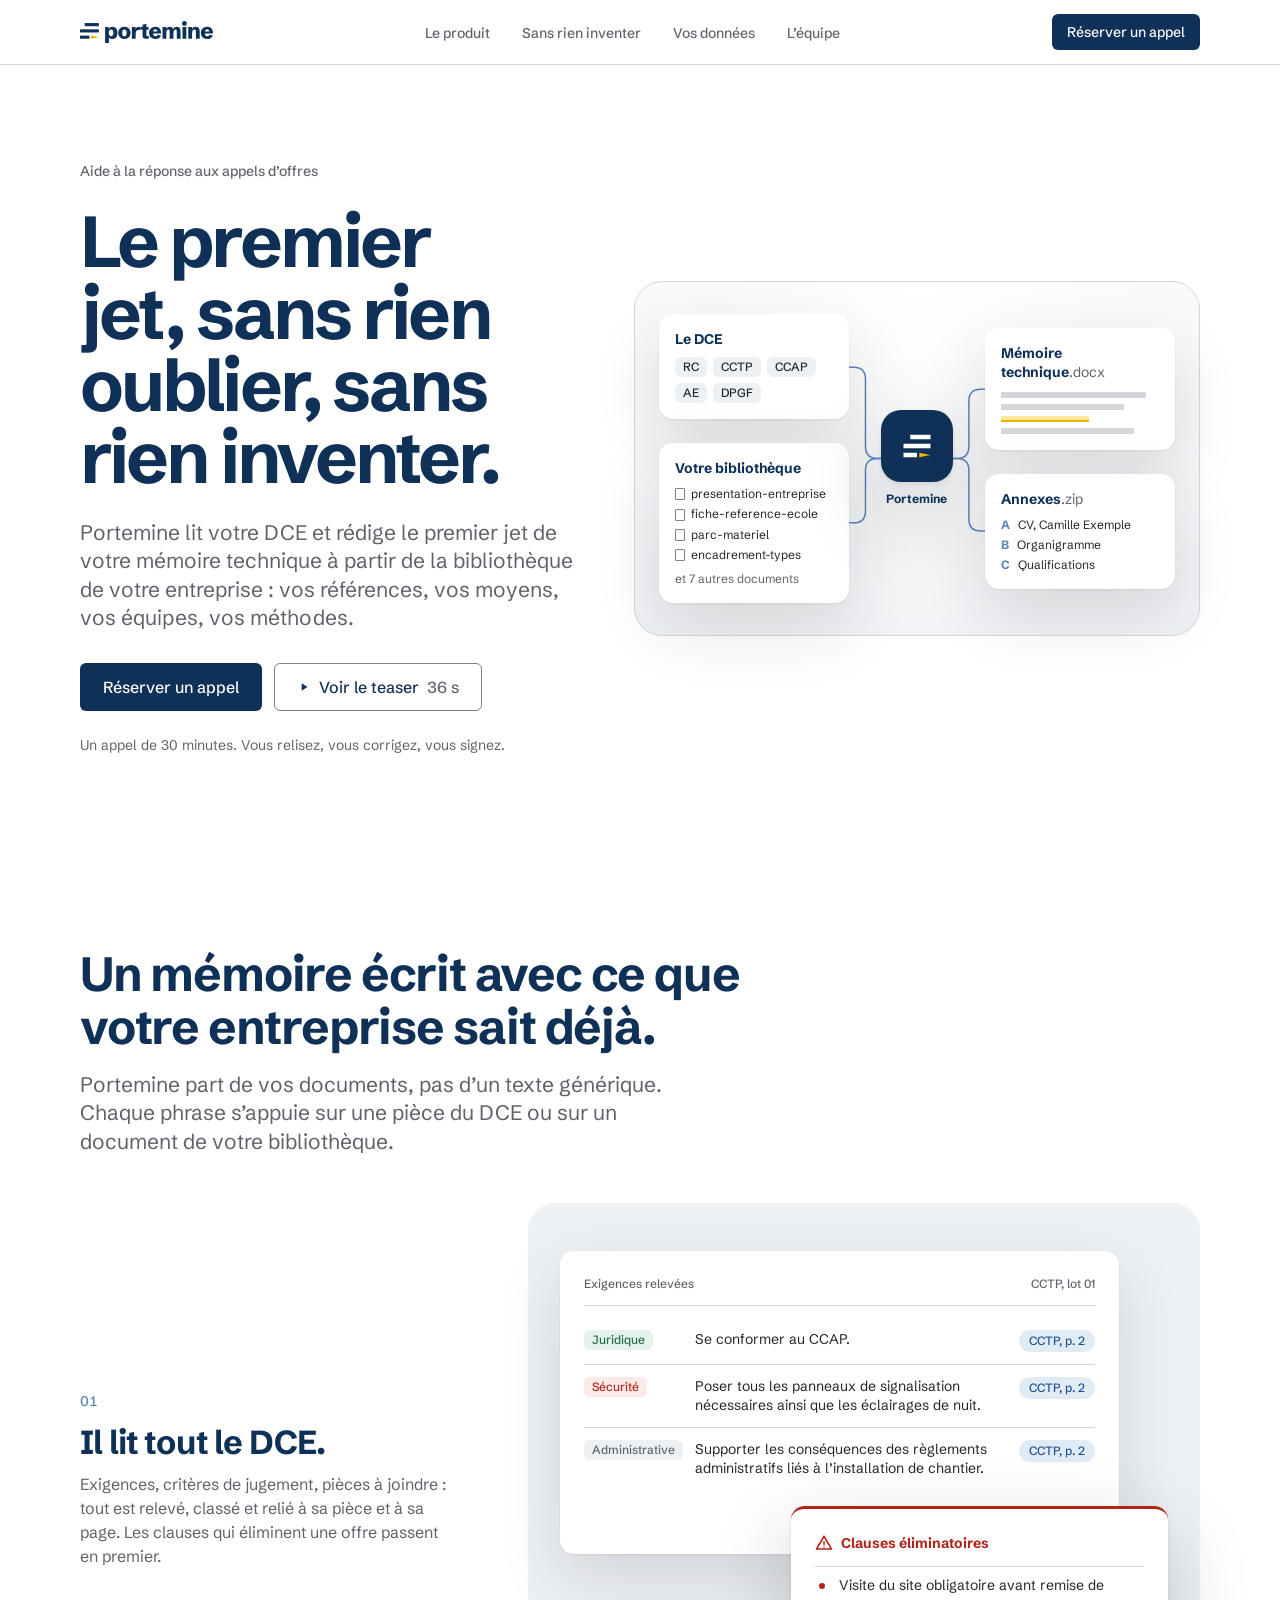
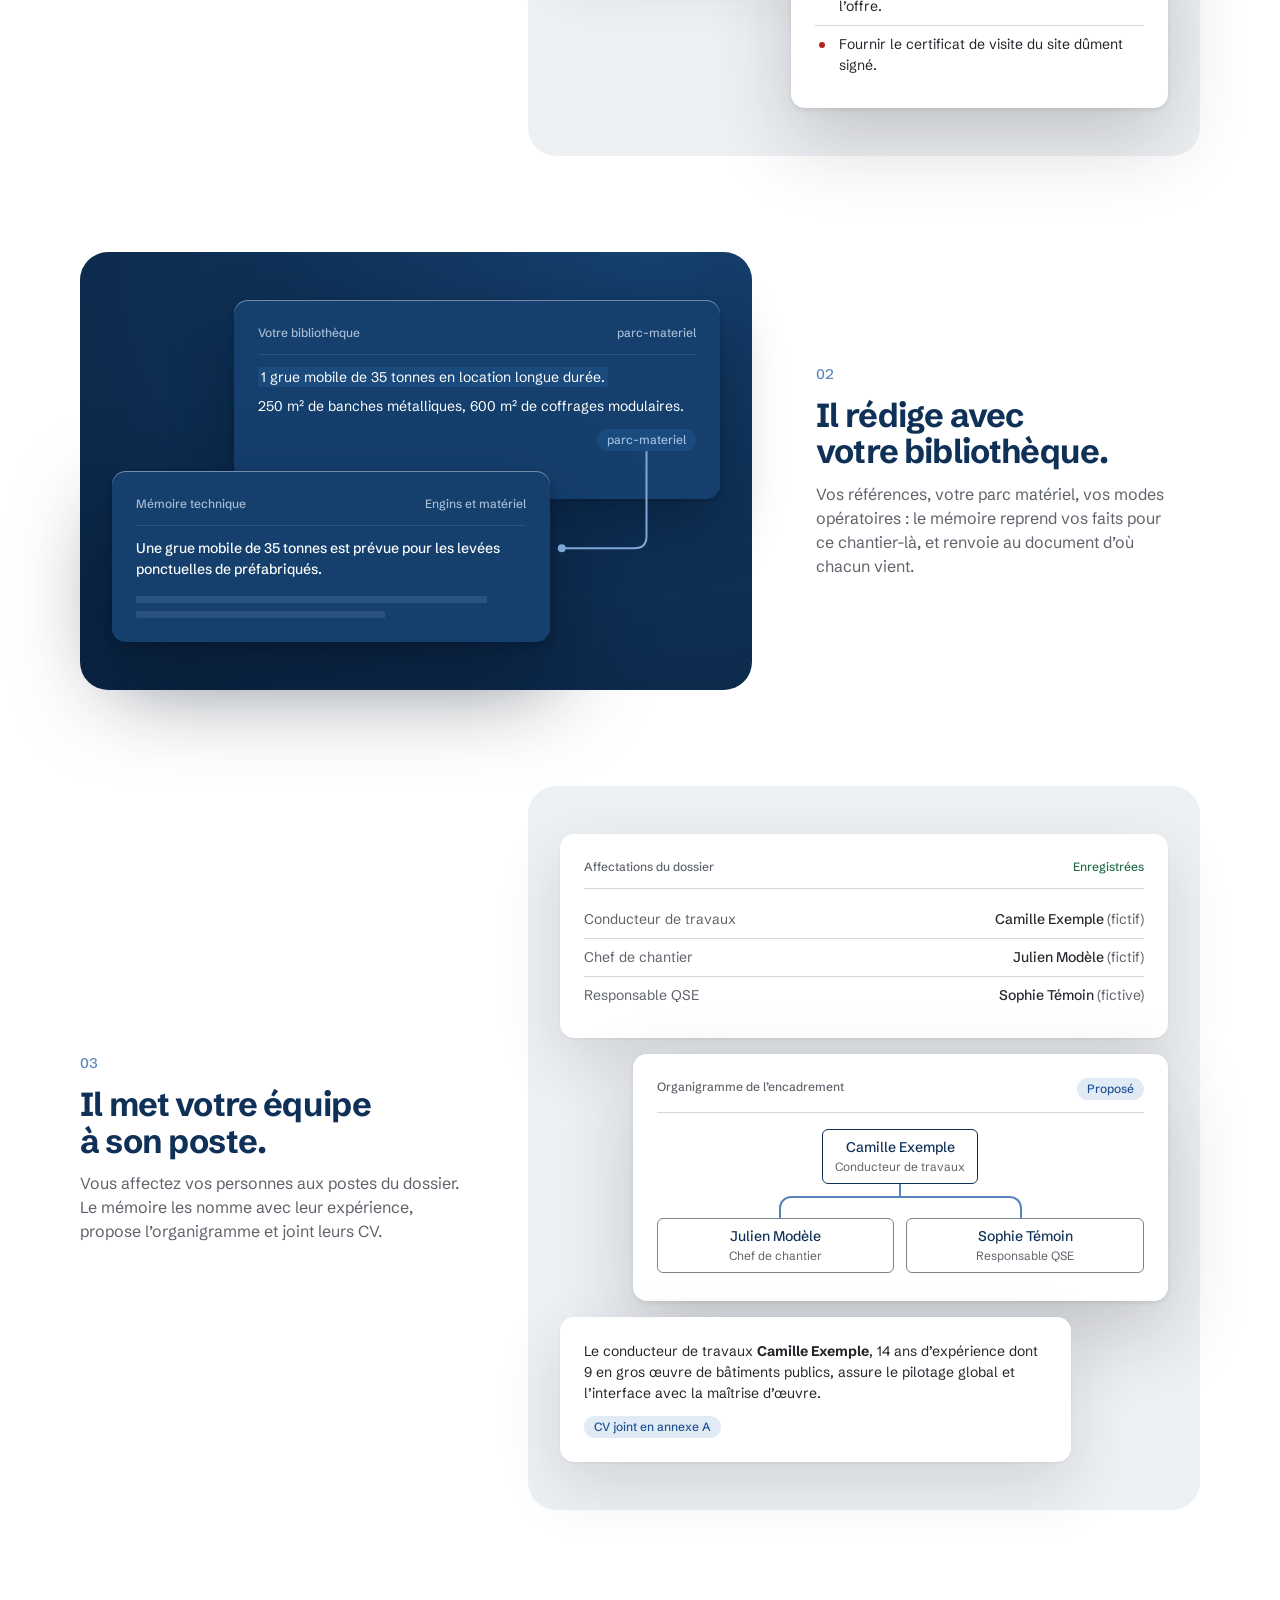
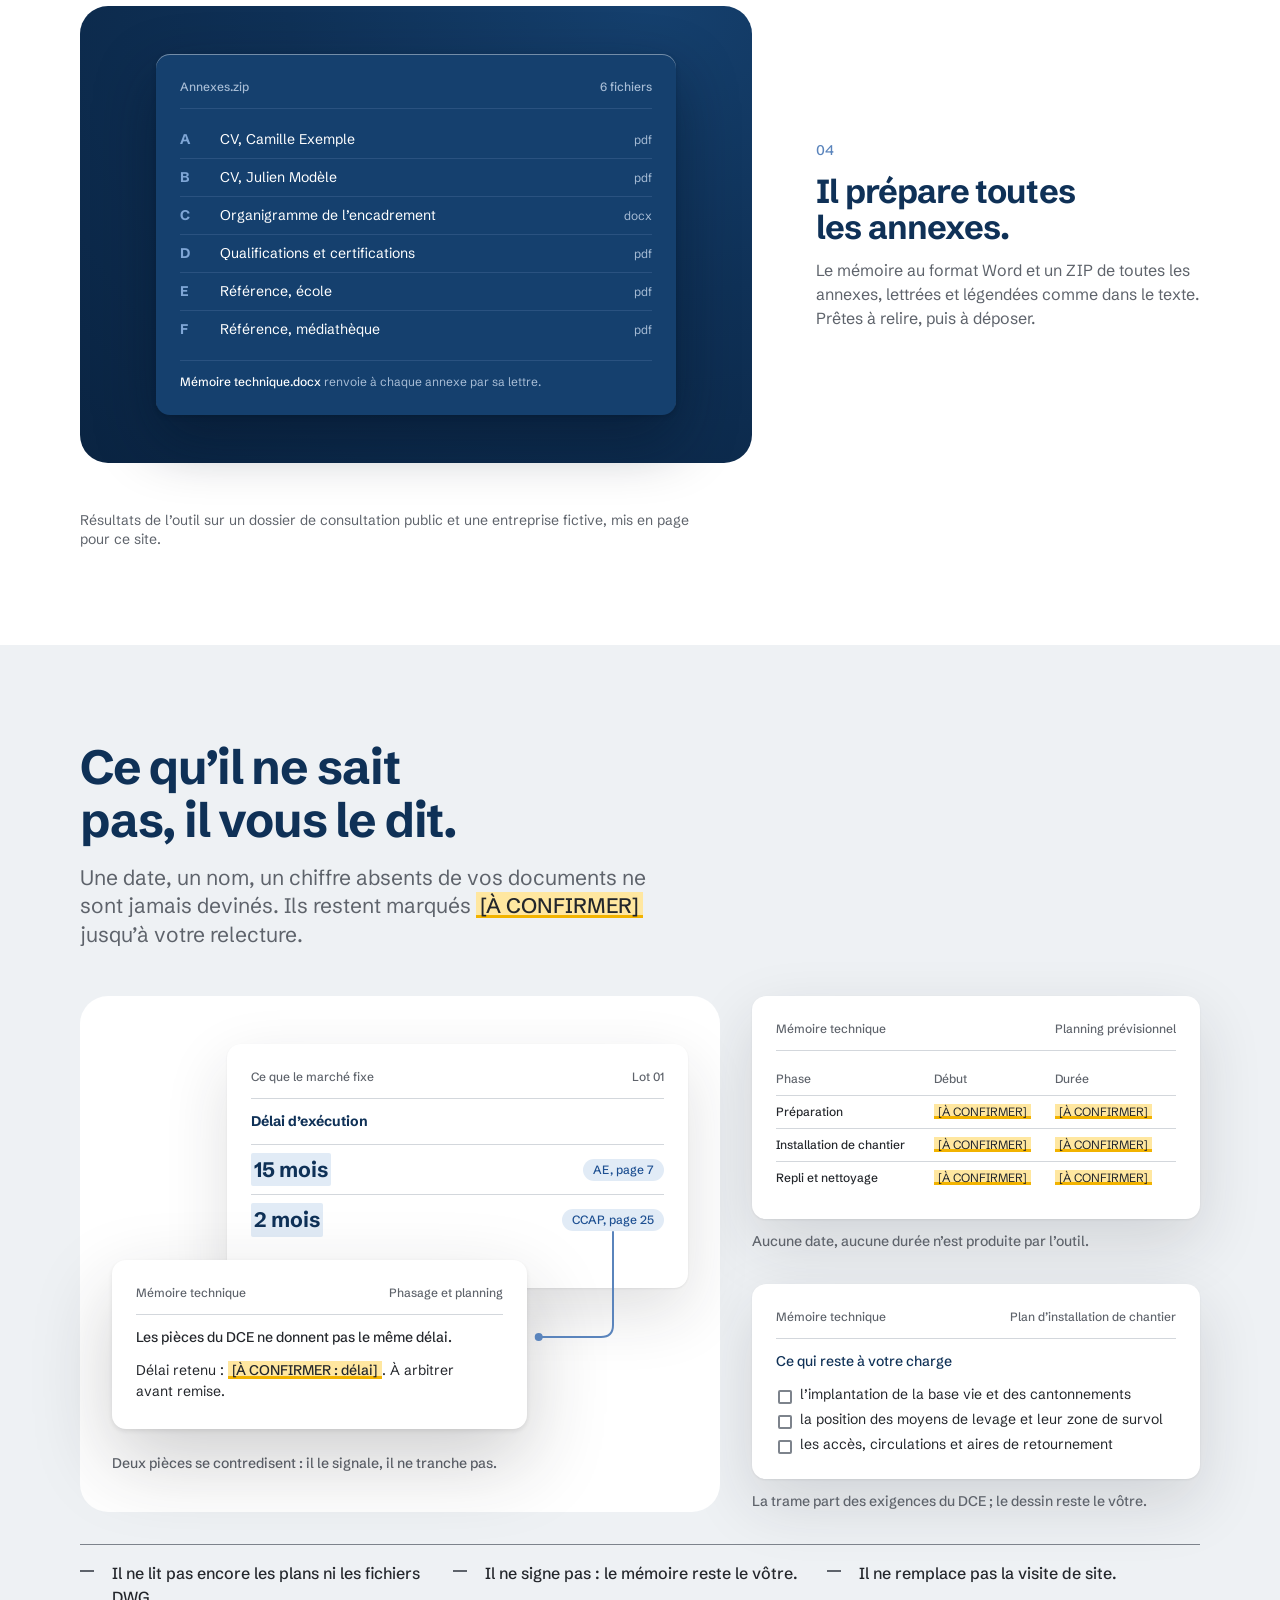
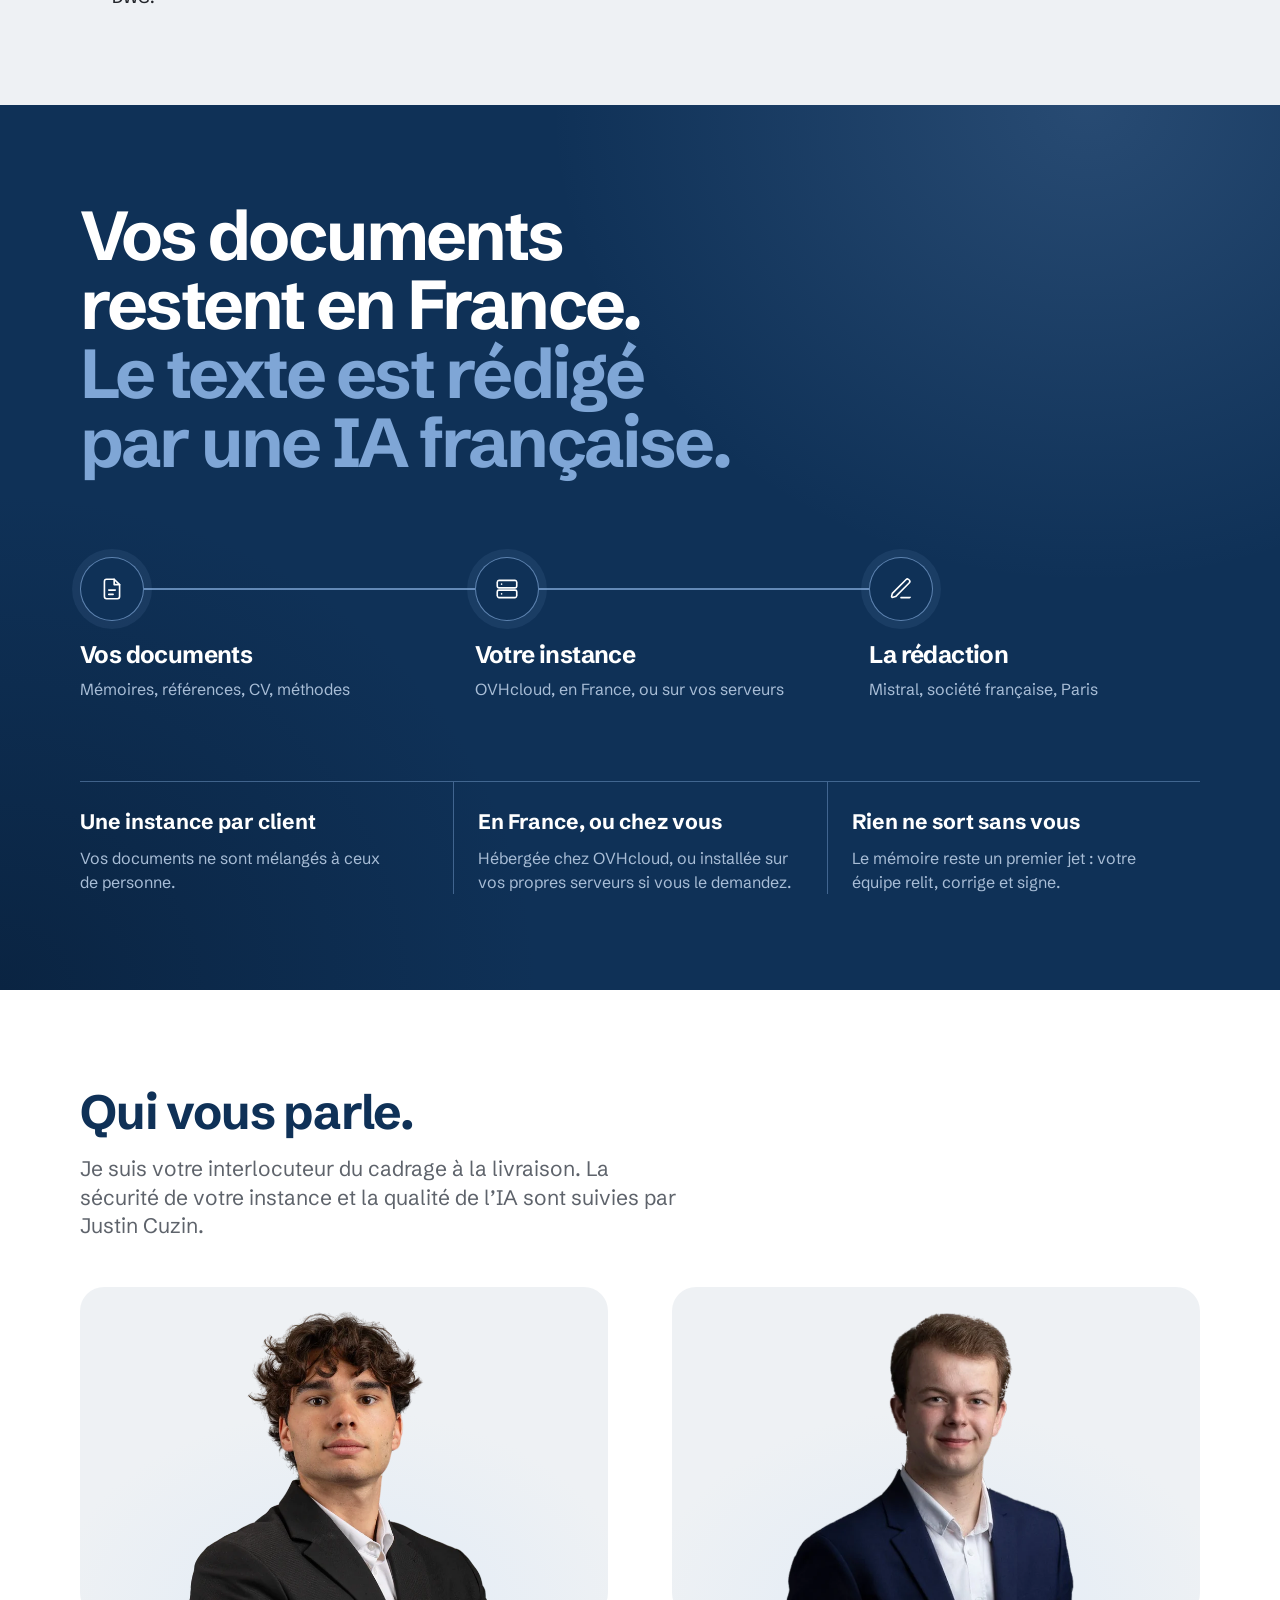
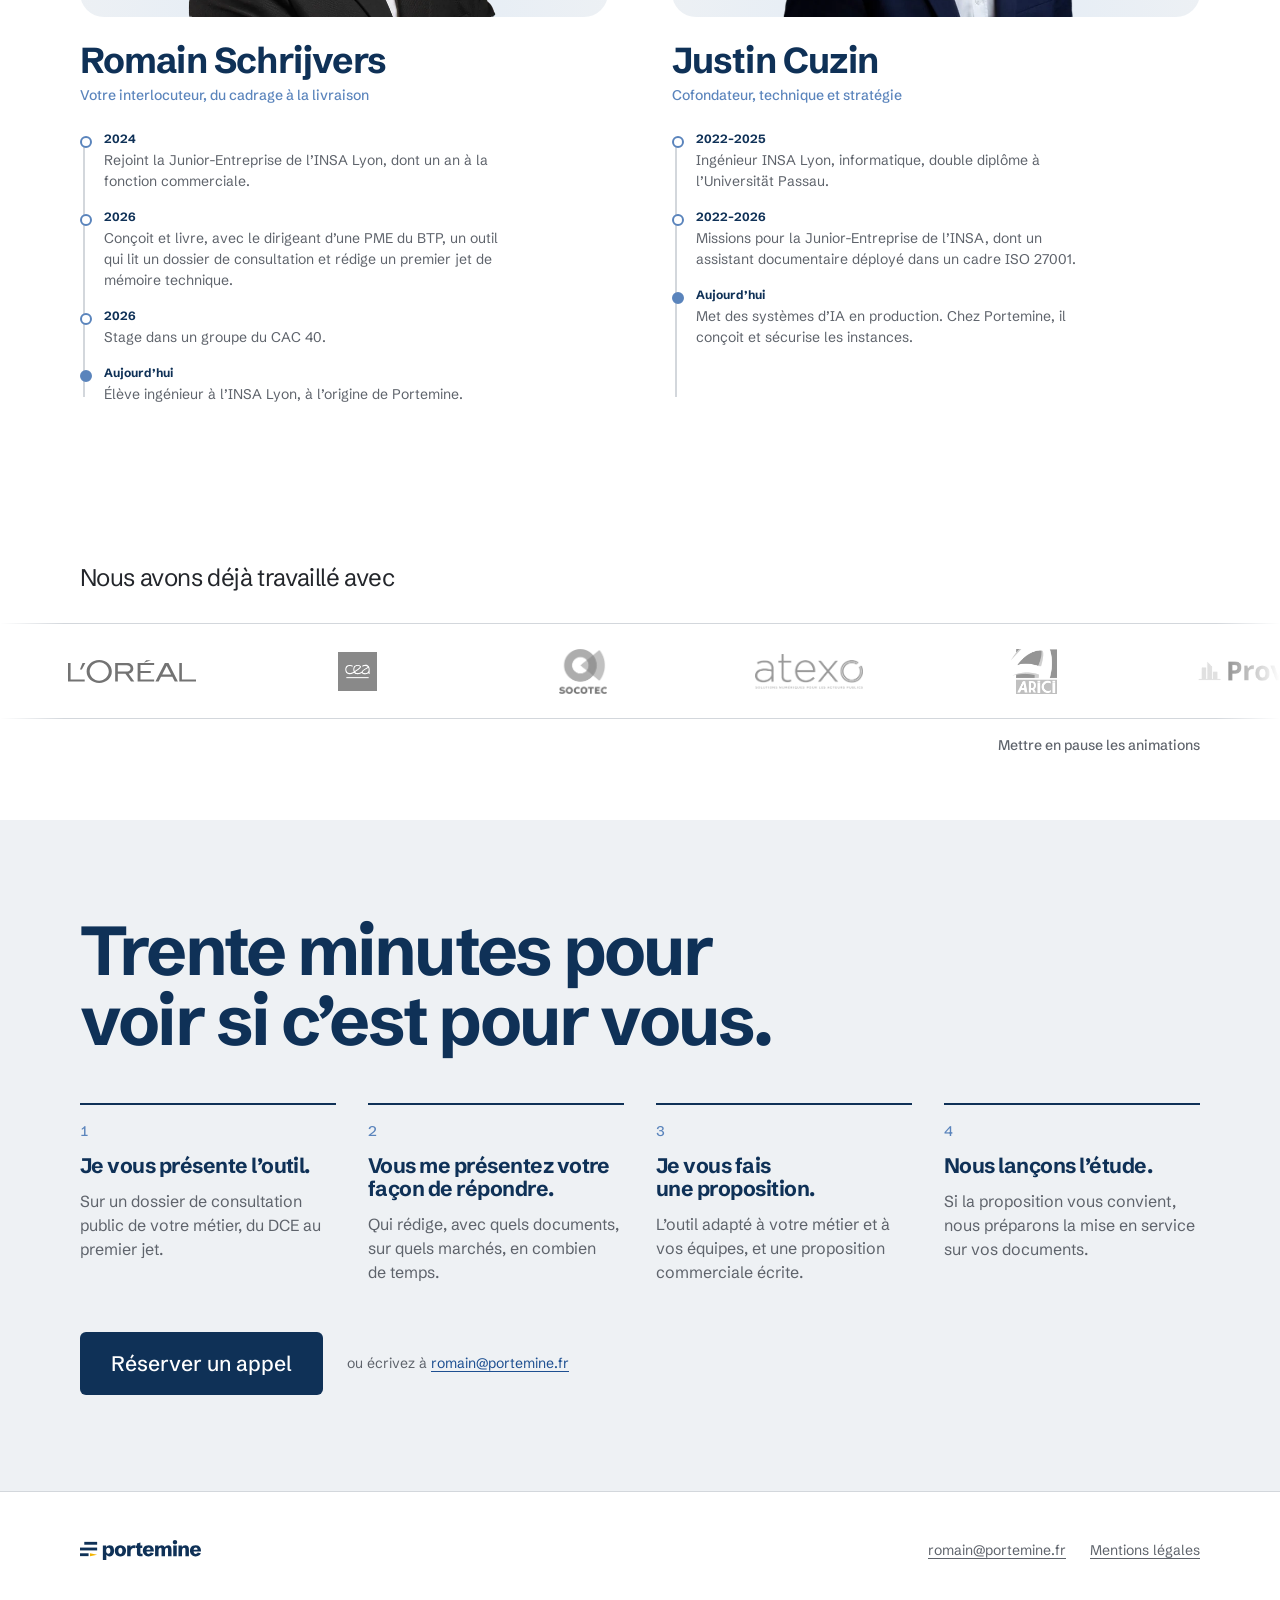
==== commit eed77271: "Site v2 : bibliothèque d'abord, souveraineté et équipe refaites, agenda (T-063, D-0034)" ====
--- a/index.html
+++ b/index.html
@@ -4,14 +4,14 @@
 <meta charset="utf-8">
 <meta name="viewport" content="width=device-width, initial-scale=1, viewport-fit=cover">
 <title>Portemine · Aide à la réponse aux appels d’offres</title>
-<meta name="description" content="Portemine lit votre DCE et rédige le premier jet de votre mémoire technique avec vos propres chantiers. Ce qu’il ne trouve pas, il vous le signale au lieu de l’inventer.">
+<meta name="description" content="Portemine lit votre DCE et rédige le premier jet de votre mémoire technique à partir de la bibliothèque de votre entreprise. Ce qu’il ne trouve pas, il vous le signale au lieu de l’inventer.">
 <meta name="theme-color" content="#0F3157">
 <link rel="canonical" href="https://portemine.fr/">
 <meta property="og:type" content="website">
 <meta property="og:locale" content="fr_FR">
 <meta property="og:url" content="https://portemine.fr/">
 <meta property="og:title" content="Portemine · Le premier jet, sans rien oublier, sans rien inventer.">
-<meta property="og:description" content="Aide à la réponse aux appels d’offres. Portemine lit votre DCE et rédige le premier jet de votre mémoire technique avec vos propres chantiers.">
+<meta property="og:description" content="Aide à la réponse aux appels d’offres. Portemine lit votre DCE et rédige le premier jet de votre mémoire technique à partir de la bibliothèque de votre entreprise.">
 <meta property="og:image" content="https://portemine.fr/media/partage.png">
 <meta property="og:image:width" content="1200">
 <meta property="og:image:height" content="630">
@@ -22,7 +22,15 @@
 <link rel="preload" href="polices/schibsted-grotesk-variable.woff2" as="font" type="font/woff2" crossorigin>
 <link rel="stylesheet" href="jetons.css">
 <link rel="stylesheet" href="site.css">
-<script>try { if (localStorage.getItem("mouvement") === "pause") document.documentElement.dataset.mouvement = "pause"; } catch (e) {}</script>
+<script>
+  // Les animations ne s'arment que si le script tourne et que le visiteur n'a pas demandé moins de mouvement :
+  // sans elles, la page s'affiche directement dans son état final.
+  (function () {
+    var r = document.documentElement;
+    if (!window.matchMedia("(prefers-reduced-motion: reduce)").matches) r.classList.add("anime");
+    try { if (localStorage.getItem("mouvement") === "pause") r.dataset.mouvement = "pause"; } catch (e) {}
+  })();
+</script>
 <script src="site.js" defer></script>
 </head>
 <body>
@@ -30,277 +38,352 @@
 <a class="evitement" href="#contenu">Aller au contenu</a>
 
 <header class="barre">
-  <div class="barre-dedans">
+  <div class="page barre-dedans">
     <a href="#haut" class="marque-lien" aria-label="Portemine, haut de page"><img src="logo/logo-horizontal-clair.svg" alt="Portemine" width="132" height="24"></a>
     <nav aria-label="Sections">
       <ul>
         <li><a href="#produit">Le produit</a></li>
-        <li><a href="#votre-equipe">Votre équipe</a></li>
-        <li><a href="#limites">Ses limites</a></li>
-        <li><a href="#documents">Vos documents</a></li>
-        <li><a href="#equipe">Qui sommes-nous</a></li>
+        <li><a href="#sans-inventer">Sans rien inventer</a></li>
+        <li><a href="#vos-donnees">Vos données</a></li>
+        <li><a href="#equipe">L’équipe</a></li>
       </ul>
     </nav>
-    <a class="bouton principal petit" href="mailto:romain@portemine.fr?subject=Appel%20de%2030%20minutes%20sur%20Portemine">Réserver un appel</a>
+    <a class="bouton principal petit" href="https://calendar.app.google/WHWJzX2LEHFPZG3t5" target="_blank" rel="noopener">Réserver un appel</a>
   </div>
 </header>
 
 <main id="contenu">
 
-  <!-- Ouverture. Mouvement joué une fois au chargement (D-0034). Texte repris d'un mémoire produit par l'outil (DCE public, entreprise fictive). -->
+  <!-- Ouverture : ce que vous apportez, ce que vous recevez. Le circuit se trace une fois au chargement. -->
   <section class="ouverture" id="haut" aria-labelledby="t-ouverture">
-    <div class="ouverture-texte">
-      <p class="surtitre">Aide à la réponse aux appels d’offres</p>
-      <h1 id="t-ouverture">Le premier jet, sans rien oublier, sans rien inventer.</h1>
-      <p class="chapeau">Portemine lit votre DCE et rédige le premier jet de votre mémoire technique avec vos propres chantiers&nbsp;; ce qu’il ne trouve pas, il vous le signale au lieu de l’inventer.</p>
-      <div class="actions">
-        <a class="bouton principal" href="mailto:romain@portemine.fr?subject=Appel%20de%2030%20minutes%20sur%20Portemine">Réserver un appel de 30&nbsp;minutes</a>
-        <button type="button" class="bouton second" data-ouvre="teaser">
-          <svg class="icone" viewBox="0 0 24 24" aria-hidden="true"><path d="M8 5.5v13l10-6.5z"/></svg>
-          Voir le teaser <span class="duree">36&nbsp;s</span>
-        </button>
-      </div>
-      <p class="note">Vous relisez, vous corrigez, vous signez.</p>
-    </div>
-
-    <figure class="pose" id="pose" aria-label="Exemple&nbsp;: l’acte d’engagement fixe un délai de 15 mois, le CCAP de 2 mois. Le mémoire le signale et marque le délai À CONFIRMER, avec sa source.">
-      <div class="feuille cctp" aria-hidden="true">
-        <div class="feuille-tete"><span>Ce que le marché fixe</span><span>Lot 01</span></div>
-        <p class="feuille-titre">Délai d’exécution</p>
-        <ul class="delais">
-          <li><span class="exigence">15 mois</span><span class="puce">AE, page 7</span></li>
-          <li><span class="exigence">2 mois</span><span class="puce source" id="pose-source">CCAP, page 25</span></li>
-        </ul>
-      </div>
-      <div class="feuille memoire" aria-hidden="true">
-        <div class="feuille-tete"><span>Mémoire technique</span><span>Phasage et planning</span></div>
-        <p><span class="phrase" id="pose-phrase">Les pièces du DCE ne donnent pas le même délai.</span></p>
-        <p>Délai retenu&nbsp;: <span class="a-confirmer">[À CONFIRMER&nbsp;: délai]</span>. À arbitrer avant remise&nbsp;; l’outil le signale, il ne tranche pas.</p>
-        <div class="lignes"><i style="width: 88%"></i><i style="width: 52%"></i></div>
-      </div>
-      <svg class="renvoi" id="pose-renvoi" aria-hidden="true"><circle class="depart" r="4"/><path class="trait" pathLength="1"/></svg>
-    </figure>
-  </section>
-
-  <!-- Le produit -->
-  <section class="bloc" id="produit" aria-labelledby="t-produit">
-    <div class="tete">
-      <img class="ouvre" src="media/section-clair.svg" alt="" width="64" height="8">
-      <h2 id="t-produit">Ce qu’il fait, dans l’ordre.</h2>
-      <p class="chapeau">Portemine prépare le travail de votre chargé d’études. Il lit, il relève, il rédige un premier jet. Votre équipe garde la main sur ce qui part chez l’acheteur.</p>
-    </div>
-
-    <ol class="temps">
-      <li class="temps-rang">
-        <div class="temps-texte">
-          <span class="numero">01</span>
-          <h3>Il lit tout le DCE.</h3>
-          <p>RC, CCTP, CCAP, DPGF&nbsp;: chaque exigence est relevée, classée, et reliée à sa pièce et à sa page.</p>
-        </div>
-        <figure class="scene sur-calque">
-          <div class="fragment feuille resultat">
-            <div class="feuille-tete"><span>Exigences relevées</span><span>CCTP · Lot 01</span></div>
-            <table class="exigences">
-              <thead><tr><th scope="col">Type</th><th scope="col">Exigence</th><th scope="col">Source</th></tr></thead>
-              <tbody>
-                <tr><td><span class="type juridique">Juridique</span></td><td>Être responsable des dégâts, dégradations ou désordres causés par les vibrations sur le chantier ou à des tiers.</td><td><span class="puce">CCTP, p.&nbsp;2</span></td></tr>
-                <tr><td><span class="type admin">Administrative</span></td><td>Supporter les conséquences des règlements administratifs liés à l’installation de chantier, l’aire de stockage, le gardiennage et la sécurité de la circulation.</td><td><span class="puce">CCTP, p.&nbsp;2</span></td></tr>
-                <tr><td><span class="type juridique">Juridique</span></td><td>Se conformer au CCAP.</td><td><span class="puce">CCTP, p.&nbsp;2</span></td></tr>
-                <tr><td><span class="type securite">Sécurité</span></td><td>Poser tous les panneaux de signalisation nécessaires ainsi que les éclairages de nuit.</td><td><span class="puce">CCTP, p.&nbsp;2</span></td></tr>
-              </tbody>
-            </table>
-          </div>
-          <figcaption class="etiquette-sous">Chaque ligne renvoie à sa source.</figcaption>
+    <div class="page ouverture-grille">
+      <div class="ouverture-texte">
+        <p class="descriptif">Aide à la réponse aux appels d’offres</p>
+        <h1 id="t-ouverture">Le premier jet, sans rien oublier, sans rien inventer.</h1>
+        <p class="chapeau">Portemine lit votre DCE et rédige le premier jet de votre mémoire technique à partir de la bibliothèque de votre entreprise&nbsp;: vos références, vos moyens, vos équipes, vos méthodes.</p>
+        <div class="actions">
+          <a class="bouton principal" href="https://calendar.app.google/WHWJzX2LEHFPZG3t5" target="_blank" rel="noopener">Réserver un appel</a>
+          <button type="button" class="bouton second" data-ouvre="teaser">
+            <svg class="icone" viewBox="0 0 24 24" aria-hidden="true"><path d="M8 5.5v13l10-6.5z"/></svg>
+            Voir le teaser <span class="duree">36&nbsp;s</span>
+          </button>
+        </div>
+        <p class="note">Un appel de 30 minutes. Vous relisez, vous corrigez, vous signez.</p>
+      </div>
+
+      <figure class="circuit" data-schema aria-label="Le DCE et la bibliothèque de votre entreprise entrent dans Portemine&nbsp;; il en sort le mémoire technique au format Word et un ZIP des annexes.">
+        <div class="circuit-entrees">
+          <div class="carte" id="c-dce">
+            <p class="carte-titre">Le DCE</p>
+            <ul class="pieces"><li>RC</li><li>CCTP</li><li>CCAP</li><li>AE</li><li>DPGF</li></ul>
+          </div>
+          <div class="carte" id="c-bib">
+            <p class="carte-titre">Votre bibliothèque</p>
+            <ul class="fichiers">
+              <li>presentation-entreprise</li>
+              <li>fiche-reference-ecole</li>
+              <li>parc-materiel</li>
+              <li>encadrement-types</li>
+            </ul>
+            <p class="carte-note">et 7 autres documents</p>
+          </div>
+        </div>
+        <div class="circuit-coeur" id="c-coeur">
+          <img src="logo/symbole-fonce.svg" alt="" width="40" height="40">
+          <span>Portemine</span>
+        </div>
+        <div class="circuit-sorties">
+          <div class="carte sortie" id="c-docx">
+            <p class="carte-titre">Mémoire technique<span class="ext">.docx</span></p>
+            <div class="lignes" aria-hidden="true"><i style="width: 92%"></i><i style="width: 78%"></i><i class="manque" style="width: 56%"></i><i style="width: 84%"></i></div>
+          </div>
+          <div class="carte sortie" id="c-zip">
+            <p class="carte-titre">Annexes<span class="ext">.zip</span></p>
+            <ul class="annexes-mini"><li><b>A</b>CV, Camille Exemple</li><li><b>B</b>Organigramme</li><li><b>C</b>Qualifications</li></ul>
+          </div>
+        </div>
+        <svg class="liens" aria-hidden="true">
+          <path class="flux" pathLength="1" data-de="c-dce" data-vers="c-coeur"/>
+          <path class="flux" pathLength="1" data-de="c-bib" data-vers="c-coeur"/>
+          <path class="flux" pathLength="1" data-de="c-coeur" data-vers="c-docx"/>
+          <path class="flux" pathLength="1" data-de="c-coeur" data-vers="c-zip"/>
+        </svg>
+      </figure>
+    </div>
+  </section>
+
+  <!-- Ce que vous recevez : quatre temps, dans l'ordre du travail -->
+  <section class="section" id="produit" aria-labelledby="t-produit">
+    <div class="page">
+      <div class="tete">
+        <h2 id="t-produit">Un mémoire écrit avec ce que votre entreprise sait déjà.</h2>
+        <p class="chapeau">Portemine part de vos documents, pas d’un texte générique. Chaque phrase s’appuie sur une pièce du DCE ou sur un document de votre bibliothèque.</p>
+      </div>
+
+      <ol class="temps">
+        <li class="temps-rang">
+          <div class="temps-texte">
+            <span class="numero">01</span>
+            <h3>Il lit tout le DCE.</h3>
+            <p>Exigences, critères de jugement, pièces à joindre&nbsp;: tout est relevé, classé et relié à sa pièce et à sa page. Les clauses qui éliminent une offre passent en premier.</p>
+          </div>
+          <figure class="scene sur-calque" data-revele>
+            <div class="empile">
+              <div class="feuille" aria-label="Exigences relevées dans le CCTP du lot 01, chacune avec sa source.">
+                <div class="feuille-tete"><span>Exigences relevées</span><span>CCTP, lot 01</span></div>
+                <table class="exigences">
+                  <tbody>
+                    <tr><td><span class="type juridique">Juridique</span></td><td>Se conformer au CCAP.</td><td><span class="puce">CCTP, p.&nbsp;2</span></td></tr>
+                    <tr><td><span class="type securite">Sécurité</span></td><td>Poser tous les panneaux de signalisation nécessaires ainsi que les éclairages de nuit.</td><td><span class="puce">CCTP, p.&nbsp;2</span></td></tr>
+                    <tr><td><span class="type admin">Administrative</span></td><td>Supporter les conséquences des règlements administratifs liés à l’installation de chantier.</td><td><span class="puce">CCTP, p.&nbsp;2</span></td></tr>
+                  </tbody>
+                </table>
+              </div>
+              <div class="feuille levee critique-bord" aria-label="Clauses éliminatoires&nbsp;: visite obligatoire.">
+                <p class="resultat-titre critique"><svg viewBox="0 0 24 24" aria-hidden="true"><path d="M12 3 2 20h20L12 3z"/><path d="M12 10v4M12 17h.01"/></svg>Clauses éliminatoires</p>
+                <ul class="resultat-liste">
+                  <li>Visite du site obligatoire avant remise de l’offre.</li>
+                  <li>Fournir le certificat de visite du site dûment signé.</li>
+                </ul>
+              </div>
+            </div>
+          </figure>
+        </li>
+
+        <li class="temps-rang">
+          <div class="temps-texte">
+            <span class="numero">02</span>
+            <h3>Il rédige avec votre bibliothèque.</h3>
+            <p>Vos références, votre parc matériel, vos modes opératoires&nbsp;: le mémoire reprend vos faits pour ce chantier-là, et renvoie au document d’où chacun vient.</p>
+          </div>
+          <figure class="scene eclaire" data-theme="marque" data-revele data-schema>
+            <div class="duo">
+              <div class="feuille haut">
+                <div class="feuille-tete"><span>Votre bibliothèque</span><span>parc-materiel</span></div>
+                <ul class="extrait-liste">
+                  <li><span class="exigence">1 grue mobile de 35 tonnes en location longue durée.</span></li>
+                  <li>250 m² de banches métalliques, 600 m² de coffrages modulaires.</li>
+                </ul>
+                <span class="puce source" id="t2-source">parc-materiel</span>
+              </div>
+              <div class="feuille bas">
+                <div class="feuille-tete"><span>Mémoire technique</span><span>Engins et matériel</span></div>
+                <p><span class="phrase" id="t2-phrase">Une grue mobile de 35 tonnes est prévue pour les levées ponctuelles de préfabriqués.</span></p>
+                <div class="lignes" aria-hidden="true"><i style="width: 90%"></i><i style="width: 64%"></i></div>
+              </div>
+            </div>
+            <svg class="liens" aria-hidden="true"><path class="renvoi" pathLength="1" data-de="t2-phrase" data-vers="t2-source" data-forme="renvoi"/></svg>
+          </figure>
+        </li>
+
+        <li class="temps-rang">
+          <div class="temps-texte">
+            <span class="numero">03</span>
+            <h3>Il met votre équipe à son poste.</h3>
+            <p>Vous affectez vos personnes aux postes du dossier. Le mémoire les nomme avec leur expérience, propose l’organigramme et joint leurs CV.</p>
+          </div>
+          <figure class="scene sur-calque" data-revele>
+            <div class="equipe-visuel">
+              <div class="feuille affectations">
+                <div class="feuille-tete"><span>Affectations du dossier</span><span class="enregistre">Enregistrées</span></div>
+                <ul>
+                  <li><span class="poste">Conducteur de travaux</span><span class="nom-personne">Camille Exemple <em>(fictif)</em></span></li>
+                  <li><span class="poste">Chef de chantier</span><span class="nom-personne">Julien Modèle <em>(fictif)</em></span></li>
+                  <li><span class="poste">Responsable QSE</span><span class="nom-personne">Sophie Témoin <em>(fictive)</em></span></li>
+                </ul>
+              </div>
+              <div class="feuille organigramme levee" aria-label="Organigramme proposé&nbsp;: le conducteur de travaux encadre le chef de chantier et la responsable QSE.">
+                <div class="feuille-tete"><span>Organigramme de l’encadrement</span><span class="puce">Proposé</span></div>
+                <div class="arbre" aria-hidden="true">
+                  <div class="noeud haut"><b>Camille Exemple</b><span>Conducteur de travaux</span></div>
+                  <div class="branches"></div>
+                  <div class="noeuds-bas">
+                    <div class="noeud"><b>Julien Modèle</b><span>Chef de chantier</span></div>
+                    <div class="noeud"><b>Sophie Témoin</b><span>Responsable QSE</span></div>
+                  </div>
+                </div>
+              </div>
+              <div class="feuille extrait">
+                <p>Le conducteur de travaux <b>Camille Exemple</b>, 14 ans d’expérience dont 9 en gros œuvre de bâtiments publics, assure le pilotage global et l’interface avec la maîtrise d’œuvre.</p>
+                <span class="puce">CV joint en annexe A</span>
+              </div>
+            </div>
+          </figure>
+        </li>
+
+        <li class="temps-rang">
+          <div class="temps-texte">
+            <span class="numero">04</span>
+            <h3>Il prépare toutes les annexes.</h3>
+            <p>Le mémoire au format Word et un ZIP de toutes les annexes, lettrées et légendées comme dans le texte. Prêtes à relire, puis à déposer.</p>
+          </div>
+          <figure class="scene eclaire" data-theme="marque" data-revele>
+            <div class="feuille archive">
+              <div class="feuille-tete"><span>Annexes.zip</span><span>6 fichiers</span></div>
+              <ol class="annexes">
+                <li><b>A</b><span>CV, Camille Exemple</span><em>pdf</em></li>
+                <li><b>B</b><span>CV, Julien Modèle</span><em>pdf</em></li>
+                <li><b>C</b><span>Organigramme de l’encadrement</span><em>docx</em></li>
+                <li><b>D</b><span>Qualifications et certifications</span><em>pdf</em></li>
+                <li><b>E</b><span>Référence, école</span><em>pdf</em></li>
+                <li><b>F</b><span>Référence, médiathèque</span><em>pdf</em></li>
+              </ol>
+              <p class="archive-pied"><span class="fichier-docx">Mémoire technique.docx</span> renvoie à chaque annexe par sa lettre.</p>
+            </div>
+          </figure>
+        </li>
+      </ol>
+      <p class="legende">Résultats de l’outil sur un dossier de consultation public et une entreprise fictive, mis en page pour ce site.</p>
+    </div>
+  </section>
+
+  <!-- Sans rien inventer : les cas où l'outil s'arrête et vous le dit -->
+  <section class="section sur-calque" id="sans-inventer" aria-labelledby="t-sans-inventer">
+    <div class="page">
+      <div class="tete">
+        <h2 id="t-sans-inventer">Ce qu’il ne sait pas, il vous le dit.</h2>
+        <p class="chapeau">Une date, un nom, un chiffre absents de vos documents ne sont jamais devinés. Ils restent marqués <span class="a-confirmer">[À CONFIRMER]</span> jusqu’à votre relecture.</p>
+      </div>
+
+      <div class="cas">
+        <figure class="cas-principal" data-revele data-schema aria-label="L’acte d’engagement fixe un délai de 15 mois, le CCAP de 2 mois. Le mémoire le signale et marque le délai À CONFIRMER.">
+          <div class="duo">
+            <div class="feuille haut" aria-hidden="true">
+              <div class="feuille-tete"><span>Ce que le marché fixe</span><span>Lot 01</span></div>
+              <p class="feuille-titre">Délai d’exécution</p>
+              <ul class="delais">
+                <li><span class="exigence">15 mois</span><span class="puce">AE, page 7</span></li>
+                <li><span class="exigence">2 mois</span><span class="puce source" id="d-source">CCAP, page 25</span></li>
+              </ul>
+            </div>
+            <div class="feuille bas" aria-hidden="true">
+              <div class="feuille-tete"><span>Mémoire technique</span><span>Phasage et planning</span></div>
+              <p><span class="phrase" id="d-phrase">Les pièces du DCE ne donnent pas le même délai.</span></p>
+              <p>Délai retenu&nbsp;: <span class="a-confirmer">[À CONFIRMER&nbsp;: délai]</span>. À arbitrer avant remise.</p>
+            </div>
+          </div>
+          <svg class="liens" aria-hidden="true"><path class="renvoi" pathLength="1" data-de="d-phrase" data-vers="d-source" data-forme="renvoi"/></svg>
+          <figcaption>Deux pièces se contredisent&nbsp;: il le signale, il ne tranche pas.</figcaption>
         </figure>
-      </li>
-
-      <li class="temps-rang">
-        <div class="temps-texte">
-          <span class="numero">02</span>
-          <h3>Il met en premier ce qui élimine.</h3>
-          <p>Visite obligatoire, certificats, pièces à joindre&nbsp;: les clauses qui rendent une offre irrecevable sont listées à part, avant tout le reste.</p>
-        </div>
-        <figure class="scene eclaire" data-theme="marque">
-          <div class="fragment feuille resultat">
-            <div class="feuille-tete"><span>Analyse du DCE</span><span>Lot 01</span></div>
-            <p class="resultat-titre critique"><svg viewBox="0 0 24 24" aria-hidden="true"><path d="M12 3 2 20h20L12 3z"/><path d="M12 10v4M12 17h.01"/></svg>Clauses éliminatoires&nbsp;: recevabilité de l’offre</p>
-            <p class="resultat-groupe">Visite obligatoire</p>
-            <ul class="resultat-liste">
-              <li>Visite de site obligatoire pour le lot 1 «&nbsp;Gros-œuvre&nbsp;»</li>
-              <li>Visite du site obligatoire avant remise de l’offre.</li>
-              <li>Une visite des lieux est obligatoire durant la consultation et la remise des offres.</li>
-              <li>Fournir le certificat de visite du site dûment signé pour les lots concernés.</li>
-            </ul>
-          </div>
-          <figcaption class="etiquette-sous">Ce qui élimine une offre, en premier.</figcaption>
-        </figure>
-      </li>
-
-      <li class="temps-rang">
-        <div class="temps-texte">
-          <span class="numero">03</span>
-          <h3>Il n’invente ni date, ni durée.</h3>
-          <p>Le planning reprend les phases et les contraintes du DCE. Les dates relèvent de votre préparation de chantier&nbsp;: elles restent marquées <span class="a-confirmer">[À CONFIRMER]</span> tant que vous ne les avez pas posées.</p>
-        </div>
-        <figure class="scene sur-calque">
-          <div class="fragment feuille resultat">
+
+        <div class="cas-cote">
+        <figure class="cas-second" data-revele>
+          <div class="feuille">
             <div class="feuille-tete"><span>Mémoire technique</span><span>Planning prévisionnel</span></div>
             <div class="defile">
               <table class="planning">
-                <thead><tr><th scope="col">Phase</th><th scope="col">Début</th><th scope="col">Durée</th><th scope="col">Fin</th></tr></thead>
+                <thead><tr><th scope="col">Phase</th><th scope="col">Début</th><th scope="col">Durée</th></tr></thead>
                 <tbody>
-                  <tr><th scope="row">Période de préparation</th><td><span class="a-confirmer">[À CONFIRMER]</span></td><td><span class="a-confirmer">[À CONFIRMER]</span></td><td><span class="a-confirmer">[À CONFIRMER]</span></td></tr>
-                  <tr><th scope="row">Installation de chantier</th><td><span class="a-confirmer">[À CONFIRMER]</span></td><td><span class="a-confirmer">[À CONFIRMER]</span></td><td><span class="a-confirmer">[À CONFIRMER]</span></td></tr>
-                  <tr><th scope="row">Repli et nettoyage</th><td><span class="a-confirmer">[À CONFIRMER]</span></td><td><span class="a-confirmer">[À CONFIRMER]</span></td><td><span class="a-confirmer">[À CONFIRMER]</span></td></tr>
+                  <tr><th scope="row">Préparation</th><td><span class="a-confirmer">[À CONFIRMER]</span></td><td><span class="a-confirmer">[À CONFIRMER]</span></td></tr>
+                  <tr><th scope="row">Installation de chantier</th><td><span class="a-confirmer">[À CONFIRMER]</span></td><td><span class="a-confirmer">[À CONFIRMER]</span></td></tr>
+                  <tr><th scope="row">Repli et nettoyage</th><td><span class="a-confirmer">[À CONFIRMER]</span></td><td><span class="a-confirmer">[À CONFIRMER]</span></td></tr>
                 </tbody>
               </table>
             </div>
+          </div>
+          <figcaption>Aucune date, aucune durée n’est produite par l’outil.</figcaption>
+        </figure>
+
+        <figure class="cas-second" data-revele>
+          <div class="feuille">
+            <div class="feuille-tete"><span>Mémoire technique</span><span>Plan d’installation de chantier</span></div>
             <p class="resultat-groupe">Ce qui reste à votre charge</p>
             <ul class="charge">
-              <li>l’arbitrage du délai d’exécution entre les pièces du DCE</li>
-              <li>la date de démarrage effective des travaux</li>
-              <li>le planning détaillé à joindre en annexe</li>
-            </ul>
-          </div>
-          <figcaption class="etiquette-sous">Aucune date, aucune durée n’est produite par l’outil.</figcaption>
-        </figure>
-      </li>
-
-      <li class="temps-rang">
-        <div class="temps-texte">
-          <span class="numero">04</span>
-          <h3>Il prépare les documents que vous seul pouvez produire.</h3>
-          <p>Plan d’installation de chantier, planning&nbsp;: il réunit tout ce que le DCE en exige, pièce et page, et liste ce qui reste à dessiner ou à décider.</p>
-        </div>
-        <figure class="scene eclaire" data-theme="marque">
-          <div class="fragment feuille resultat">
-            <div class="feuille-tete"><span>Mémoire technique</span><span>Plan d’installation de chantier</span></div>
-            <ul class="citations">
-              <li><span class="puce">CCTP, p.&nbsp;26</span><span>«&nbsp;Les clôtures provisoires grillagées doivent être constituées de panneaux métalliques grillagés […]&nbsp;»</span></li>
-              <li><span class="puce">CCTC, p.&nbsp;6</span><span>«&nbsp;Prévoir les installations de chantier décrites dans le descriptif, le PGC SPS et le Plan d’installations de chantier.&nbsp;»</span></li>
-              <li><span class="puce">CCTC, p.&nbsp;36</span><span>«&nbsp;Assurer la conservation des repères planimétriques et altimétriques.&nbsp;»</span></li>
-            </ul>
-            <p class="resultat-groupe">Ce qui reste à votre charge</p>
-            <ul class="charge cases">
               <li>l’implantation de la base vie et des cantonnements</li>
               <li>la position des moyens de levage et leur zone de survol</li>
               <li>les accès, circulations et aires de retournement</li>
-              <li>les aires de stockage et d’approvisionnement</li>
             </ul>
           </div>
-          <figcaption class="etiquette-sous">La trame part des exigences du DCE&nbsp;; le dessin reste le vôtre.</figcaption>
+          <figcaption>La trame part des exigences du DCE&nbsp;; le dessin reste le vôtre.</figcaption>
         </figure>
-      </li>
-    </ol>
-    <p class="legende">Résultats produits par l’outil sur un dossier de consultation public et une entreprise fictive, mis en page pour ce site.</p>
-  </section>
-
-  <!-- Votre équipe : référentiel des personnes, affectations par dossier, CV et organigramme proposés -->
-  <section class="vos-equipes" id="votre-equipe" aria-labelledby="t-vos-equipes">
-    <div class="vos-equipes-dedans">
-      <div class="tete">
-        <img class="ouvre" src="media/section-clair.svg" alt="" width="64" height="8">
-        <h2 id="t-vos-equipes">Votre équipe, nommée dans le mémoire.</h2>
-        <p class="chapeau">Vous saisissez vos équipes une fois. Pour chaque dossier, vous affectez les postes&nbsp;; Portemine fait le reste.</p>
-      </div>
-      <div class="equipe-grille">
-        <ol class="equipe-etapes">
-          <li><h3>Les postes sont tenus par vos personnes.</h3><p>Conducteur de travaux, chef de chantier, responsable QSE&nbsp;: un choix dans votre liste, pas un nom à retaper.</p></li>
-          <li><h3>Le mémoire les nomme.</h3><p>Chacun apparaît à son poste, dans les sections qui le demandent.</p></li>
-          <li><h3>Les CV suivent.</h3><p>Le CV de chaque personne affectée est proposé en annexe, à la section où il compte.</p></li>
-          <li><h3>L’organigramme est proposé.</h3><p>Organigramme de chantier ou de l’encadrement&nbsp;: vous le validez d’un clic, il part dans l’export.</p></li>
-        </ol>
-        <figure class="equipe-visuel">
-          <div class="feuille affectations" aria-label="Affectations du dossier&nbsp;: chef de chantier Julien Modèle, conducteur de travaux Camille Exemple, responsable QSE Sophie Témoin, personnes fictives.">
-            <div class="feuille-tete"><span>Affectations du dossier</span><span>Enregistrées</span></div>
-            <ul>
-              <li><span class="poste">Conducteur de travaux</span><span class="nom-personne">Camille Exemple <em>(fictif)</em></span></li>
-              <li><span class="poste">Chef de chantier</span><span class="nom-personne">Julien Modèle <em>(fictif)</em></span></li>
-              <li><span class="poste">Responsable QSE</span><span class="nom-personne">Sophie Témoin <em>(fictive)</em></span></li>
-            </ul>
-          </div>
-          <div class="feuille organigramme" aria-label="Organigramme de l’encadrement&nbsp;: le conducteur de travaux encadre le chef de chantier et la responsable QSE.">
-            <div class="feuille-tete"><span>Organigramme de l’encadrement</span><span class="puce">Proposé</span></div>
-            <div class="arbre" aria-hidden="true">
-              <div class="noeud haut"><b>Camille Exemple</b><span>Conducteur de travaux</span></div>
-              <div class="branches"></div>
-              <div class="noeuds-bas">
-                <div class="noeud"><b>Julien Modèle</b><span>Chef de chantier</span></div>
-                <div class="noeud"><b>Sophie Témoin</b><span>Responsable QSE</span></div>
-              </div>
-            </div>
-          </div>
-          <div class="feuille extrait" aria-hidden="true">
-            <p>Le conducteur de travaux <b>Camille Exemple</b> assure le pilotage global et l’interface avec la maîtrise d’œuvre et d’ouvrage. Le chef de chantier <b>Julien Modèle</b> supervise l’exécution quotidienne des travaux.</p>
-            <span class="puce">CV de Camille Exemple, proposé en annexe</span>
-          </div>
-        </figure>
-      </div>
-    </div>
-  </section>
-
-  <!-- Limites -->
-  <section class="bloc" id="limites" aria-labelledby="t-limites">
-    <div class="tete">
-      <img class="ouvre" src="media/section-clair.svg" alt="" width="64" height="8">
-      <h2 id="t-limites">Ce qu’il ne fait pas.</h2>
-      <p class="chapeau">Nous le disons avant que vous le demandiez.</p>
-    </div>
-    <ul class="limites">
-      <li><h3>Il ne lit pas encore les plans.</h3><p>Ni les fichiers DWG. Il travaille sur les pièces écrites du DCE.</p></li>
-      <li><h3>Il ne signe pas.</h3><p>Le mémoire reste le vôtre. Vous relisez, vous corrigez, vous signez.</p></li>
-      <li><h3>Il n’invente rien.</h3><p>Ni référence, ni date, ni chiffre. Ce qui manque est marqué, pas deviné.</p></li>
-      <li><h3>Il ne remplace pas le terrain.</h3><p>La visite de site et votre connaissance de l’acheteur restent les vôtres.</p></li>
-    </ul>
-  </section>
-
-  <!-- Vos documents -->
-  <section class="documents" id="documents" data-theme="marque" aria-labelledby="t-documents">
-    <div class="documents-dedans">
-      <div class="tete">
-        <img class="ouvre" src="media/section-marque.svg" alt="" width="64" height="8">
-        <h2 id="t-documents">Une instance à vous, en France.</h2>
-        <p class="chapeau">Vos mémoires, vos références et vos CV sont le savoir de l’entreprise. Ils ne quittent pas un cadre que vous connaissez.</p>
-      </div>
+        </div>
+
+        <ul class="limites">
+          <li>Il ne lit pas encore les plans ni les fichiers DWG.</li>
+          <li>Il ne signe pas&nbsp;: le mémoire reste le vôtre.</li>
+          <li>Il ne remplace pas la visite de site.</li>
+        </ul>
+      </div>
+    </div>
+  </section>
+
+  <!-- Vos données : la bande la plus marquante de la page -->
+  <section class="souverainete" id="vos-donnees" data-theme="marque" aria-labelledby="t-souverainete">
+    <div class="page">
+      <h2 id="t-souverainete"><span>Vos documents restent en France.</span> <span>Le texte est rédigé par une IA française.</span></h2>
+
+      <figure class="trajet" data-revele data-schema aria-label="Vos documents vont sur votre instance, hébergée par OVHcloud en France&nbsp;; la rédaction est faite par Mistral, à Paris.">
+        <div class="etape">
+          <svg class="pictogramme" id="s-docs" viewBox="0 0 24 24" aria-hidden="true"><path d="M14 3H7a2 2 0 0 0-2 2v14a2 2 0 0 0 2 2h10a2 2 0 0 0 2-2V8z"/><path d="M14 3v5h5M9 13h6M9 17h4"/></svg>
+          <p class="etape-nom">Vos documents</p>
+          <p class="etape-detail">Mémoires, références, CV, méthodes</p>
+        </div>
+        <div class="etape">
+          <svg class="pictogramme" id="s-instance" viewBox="0 0 24 24" aria-hidden="true"><rect x="3" y="4" width="18" height="7" rx="1.5"/><rect x="3" y="13" width="18" height="7" rx="1.5"/><path d="M7 7.5h.01M7 16.5h.01"/></svg>
+          <p class="etape-nom">Votre instance</p>
+          <p class="etape-detail">OVHcloud, en France, ou sur vos serveurs</p>
+        </div>
+        <div class="etape">
+          <svg class="pictogramme" id="s-redaction" viewBox="0 0 24 24" aria-hidden="true"><path d="M12 20h9"/><path d="M16.5 3.5a2.1 2.1 0 0 1 3 3L7 19l-4 1 1-4z"/></svg>
+          <p class="etape-nom">La rédaction</p>
+          <p class="etape-detail">Mistral, société française, Paris</p>
+        </div>
+        <svg class="liens" aria-hidden="true">
+          <path class="flux" pathLength="1" data-de="s-docs" data-vers="s-instance" data-parcourt/>
+          <path class="flux" pathLength="1" data-de="s-instance" data-vers="s-redaction" data-parcourt/>
+        </svg>
+      </figure>
+
       <dl class="garanties">
         <div><dt>Une instance par client</dt><dd>Vos documents ne sont mélangés à ceux de personne.</dd></div>
-        <div><dt>Hébergée en France</dt><dd>Chez OVHcloud, ou sur vos propres serveurs si vous le demandez.</dd></div>
-        <div><dt>Une IA française</dt><dd>Le texte est rédigé avec Mistral, une société française.</dd></div>
+        <div><dt>En France, ou chez vous</dt><dd>Hébergée chez OVHcloud, ou installée sur vos propres serveurs si vous le demandez.</dd></div>
+        <div><dt>Rien ne sort sans vous</dt><dd>Le mémoire reste un premier jet&nbsp;: votre équipe relit, corrige et signe.</dd></div>
       </dl>
     </div>
   </section>
 
-  <!-- Qui sommes-nous -->
-  <section class="bloc" id="equipe" aria-labelledby="t-equipe">
-    <div class="tete">
-      <img class="ouvre" src="media/section-clair.svg" alt="" width="64" height="8">
-      <h2 id="t-equipe">Qui vous parle.</h2>
-      <p class="chapeau">Je suis votre interlocuteur du cadrage à la livraison. La sécurité de votre instance et la qualité de l’IA sont suivies par Justin Cuzin.</p>
-    </div>
-    <div class="personnes">
-      <article class="personne">
-        <div class="portrait"><img src="media/romain.webp" alt="Portrait de Romain Schrijvers" width="640" height="640" loading="lazy"></div>
-        <div class="personne-texte">
-          <h3>Romain Schrijvers</h3>
-          <p class="role">Votre interlocuteur, du cadrage à la livraison</p>
-          <p>Je suis élève ingénieur à l’INSA Lyon. Depuis 2024, je travaille avec la Junior-Entreprise de l’école. J’ai conçu et livré, avec le dirigeant d’une PME du BTP, un outil qui lit un dossier de consultation et rédige un premier jet de mémoire technique. J’ai aussi fait un stage dans un groupe du CAC&nbsp;40.</p>
-        </div>
-      </article>
-      <article class="personne">
-        <div class="portrait"><img src="media/justin.webp" alt="Portrait de Justin Cuzin" width="640" height="640" loading="lazy"></div>
-        <div class="personne-texte">
-          <h3>Justin Cuzin</h3>
-          <p class="role">Cofondateur, technique et stratégie</p>
-          <p>Ingénieur INSA Lyon, Justin met des systèmes d’IA en production. Il a déjà déployé un assistant documentaire dans un cadre ISO&nbsp;27001. Il conçoit et sécurise les instances.</p>
-        </div>
-      </article>
-    </div>
-  </section>
-
-  <!-- Bandeau des sociétés de Romain, repris du site perso (TrustMarquee) : exception à D-0019 limitée à ce site (D-0034). Jamais présentées comme clientes de Portemine. -->
+  <!-- L'équipe -->
+  <section class="section" id="equipe" aria-labelledby="t-equipe">
+    <div class="page">
+      <div class="tete">
+        <h2 id="t-equipe">Qui vous parle.</h2>
+        <p class="chapeau">Je suis votre interlocuteur du cadrage à la livraison. La sécurité de votre instance et la qualité de l’IA sont suivies par Justin Cuzin.</p>
+      </div>
+
+      <div class="personnes">
+        <article class="personne">
+          <div class="portrait"><img src="media/romain.webp" alt="Portrait de Romain Schrijvers" width="640" height="640" loading="lazy"></div>
+          <div class="personne-tete">
+            <h3>Romain Schrijvers</h3>
+            <p class="role">Votre interlocuteur, du cadrage à la livraison</p>
+          </div>
+          <ol class="jalons" data-revele>
+            <li style="--i: 0"><span class="quand">2024</span><p>Rejoint la Junior-Entreprise de l’INSA Lyon, dont un an à la fonction commerciale.</p></li>
+            <li style="--i: 1"><span class="quand">2026</span><p>Conçoit et livre, avec le dirigeant d’une PME du BTP, un outil qui lit un dossier de consultation et rédige un premier jet de mémoire technique.</p></li>
+            <li style="--i: 2"><span class="quand">2026</span><p>Stage dans un groupe du CAC&nbsp;40.</p></li>
+            <li style="--i: 3"><span class="quand">Aujourd’hui</span><p>Élève ingénieur à l’INSA Lyon, à l’origine de Portemine.</p></li>
+          </ol>
+        </article>
+        <article class="personne">
+          <div class="portrait"><img src="media/justin.webp" alt="Portrait de Justin Cuzin" width="640" height="640" loading="lazy"></div>
+          <div class="personne-tete">
+            <h3>Justin Cuzin</h3>
+            <p class="role">Cofondateur, technique et stratégie</p>
+          </div>
+          <ol class="jalons" data-revele>
+            <li style="--i: 0"><span class="quand">2022–2025</span><p>Ingénieur INSA Lyon, informatique, double diplôme à l’Universität Passau.</p></li>
+            <li style="--i: 1"><span class="quand">2022–2026</span><p>Missions pour la Junior-Entreprise de l’INSA, dont un assistant documentaire déployé dans un cadre ISO&nbsp;27001.</p></li>
+            <li style="--i: 2"><span class="quand">Aujourd’hui</span><p>Met des systèmes d’IA en production. Chez Portemine, il conçoit et sécurise les instances.</p></li>
+          </ol>
+        </article>
+      </div>
+    </div>
+  </section>
+
+  <!-- Bandeau repris du site perso (TrustMarquee) : exception à D-0019 limitée à ce site (D-0034). -->
   <section class="parcours" aria-labelledby="t-parcours">
-    <div class="parcours-tete">
-      <h2 class="parcours-titre" id="t-parcours">Romain a travaillé avec</h2>
+    <div class="page">
+      <h2 class="parcours-titre" id="t-parcours">Nous avons déjà travaillé avec</h2>
     </div>
     <div class="parcours-rail">
       <div class="parcours-piste">
@@ -324,19 +407,15 @@
         </ul>
       </div>
     </div>
-    <div class="parcours-pied">
-      <p class="legende">En mission, en stage ou avec la Junior-Entreprise de l’INSA Lyon. Ces sociétés ne sont pas citées comme clientes de Portemine.</p>
+    <div class="page parcours-pied">
       <button type="button" class="bascule-mouvement" data-bascule-mouvement aria-pressed="false">Mettre en pause les animations</button>
     </div>
   </section>
 
-  <!-- Appel -->
-  <section class="appel" id="appel" aria-labelledby="t-appel">
-    <div class="appel-dedans">
-      <div class="tete">
-        <img class="ouvre" src="media/section-clair.svg" alt="" width="64" height="8">
-        <h2 id="t-appel">Trente minutes pour voir si c’est pour vous.</h2>
-      </div>
+  <!-- L'appel -->
+  <section class="section appel" id="appel" aria-labelledby="t-appel">
+    <div class="page">
+      <h2 id="t-appel">Trente minutes pour voir si c’est pour vous.</h2>
       <ol class="deroule">
         <li><span class="numero">1</span><h3>Je vous présente l’outil.</h3><p>Sur un dossier de consultation public de votre métier, du DCE au premier jet.</p></li>
         <li><span class="numero">2</span><h3>Vous me présentez votre façon de répondre.</h3><p>Qui rédige, avec quels documents, sur quels marchés, en combien de temps.</p></li>
@@ -344,7 +423,7 @@
         <li><span class="numero">4</span><h3>Nous lançons l’étude.</h3><p>Si la proposition vous convient, nous préparons la mise en service sur vos documents.</p></li>
       </ol>
       <div class="actions">
-        <a class="bouton principal grand" href="mailto:romain@portemine.fr?subject=Appel%20de%2030%20minutes%20sur%20Portemine">Réserver un appel</a>
+        <a class="bouton principal grand" href="https://calendar.app.google/WHWJzX2LEHFPZG3t5" target="_blank" rel="noopener">Réserver un appel</a>
         <p class="ou">ou écrivez à <a href="mailto:romain@portemine.fr">romain@portemine.fr</a></p>
       </div>
     </div>
@@ -353,9 +432,8 @@
 </main>
 
 <footer class="pied">
-  <div class="pied-dedans">
+  <div class="page pied-dedans">
     <img src="logo/logo-horizontal-clair.svg" alt="Portemine" width="110" height="20">
-    <p>Portemine est édité par Schrijvers, société en cours de création.</p>
     <ul>
       <li><a href="mailto:romain@portemine.fr">romain@portemine.fr</a></li>
       <li><a href="mentions-legales.html">Mentions légales</a></li>
--- a/site.css
+++ b/site.css
@@ -1,8 +1,16 @@
-/* Site portemine.fr (T-063, D-0034). Une page, version claire, sections « marque » en bleu de Prusse.
-   Toutes les couleurs, tailles, espaces, rayons, ombres et durées viennent de jetons.css.
-   Mouvement : la scène d'ouverture se joue une fois au chargement ; le reste répond au survol ou au clic. */
+/* Site portemine.fr (T-063, D-0034). Toutes les couleurs, tailles, espaces, rayons, ombres et durées
+   viennent de jetons.css. Un seul conteneur (.page) pour toutes les sections : les bords gauches tombent
+   au même endroit partout. Mouvement : armé seulement par html.anime (script en tête), coupé sous
+   prefers-reduced-motion ; état final visible sans script. */
 
 @font-face { font-family: "Schibsted Grotesk"; src: url("polices/schibsted-grotesk-variable.woff2") format("woff2"); font-weight: 400 900; font-style: normal; font-display: swap; }
+
+:root {
+  --gouttiere: max(24px, env(safe-area-inset-left, 0px), env(safe-area-inset-right, 0px));
+  --rythme-section: var(--espace-9);
+  --rythme-groupe: var(--espace-7);
+}
+@media (max-width: 640px) { :root { --gouttiere: max(16px, env(safe-area-inset-left, 0px), env(safe-area-inset-right, 0px)); --rythme-section: var(--espace-8); --rythme-groupe: var(--espace-6); } }
 
 * { box-sizing: border-box; }
 html, body { overflow-x: clip; }
@@ -14,32 +22,41 @@
   -webkit-font-smoothing: antialiased; text-rendering: optimizeLegibility;
 }
 h1, h2, h3 { font-family: var(--police-titre); font-weight: var(--graisse-titre); color: var(--tirage); margin: 0; text-wrap: balance; }
-h2 { font-size: clamp(32px, 4.6vw, var(--taille-3xl)); line-height: var(--interligne-titre); letter-spacing: var(--approche-titre); }
+h2 { font-size: clamp(32px, 4.4vw, var(--taille-3xl)); line-height: var(--interligne-titre); letter-spacing: var(--approche-titre); max-width: 22ch; }
 h3 { font-size: var(--taille-l); line-height: var(--interligne-titre); letter-spacing: var(--approche-titre); }
 p { margin: 0; text-wrap: pretty; }
 a { color: var(--lien); text-underline-offset: 3px; }
 img { max-width: 100%; }
+figure { margin: 0; }
 :focus-visible { outline: var(--epaisseur-moyen) solid var(--lien); outline-offset: 3px; border-radius: 2px; }
 ::selection { background: var(--surligneur); color: var(--sur-surligneur); }
 
-.evitement { position: absolute; left: var(--espace-4); top: -100px; z-index: 30; background: var(--tirage); color: var(--sur-tirage); padding: var(--espace-3) var(--espace-4); border-radius: var(--rayon-controle); }
+.evitement { position: absolute; left: var(--gouttiere); top: -100px; z-index: 30; background: var(--tirage); color: var(--sur-tirage); padding: var(--espace-3) var(--espace-4); border-radius: var(--rayon-controle); }
 .evitement:focus { top: var(--espace-3); }
+
+/* Le conteneur unique */
+.page { width: min(var(--page-largeur), 100% - 2 * var(--gouttiere)); margin-inline: auto; }
+.section { padding-block: var(--rythme-section); }
+.section > .page { display: grid; gap: var(--rythme-groupe); }
+.sur-calque { background: var(--calque); }
+.tete { display: grid; gap: var(--espace-4); }
 
 .chapeau { font-size: var(--taille-l); line-height: var(--interligne-compact); color: var(--encre-2); max-width: 46ch; }
 .legende { font-size: var(--taille-s); line-height: var(--interligne-compact); color: var(--encre-2); max-width: var(--mesure); }
 .a-confirmer { background: var(--surligneur); color: var(--sur-surligneur); box-shadow: inset 0 calc(-1 * var(--epaisseur-fort)) 0 var(--mine); padding: 0 4px; white-space: nowrap; font-weight: var(--graisse-appui); }
-.puce { display: inline-block; border-radius: var(--rayon-pilule); background: var(--lavis); color: var(--lien); font-size: var(--taille-s); font-weight: var(--graisse-appui); padding: 4px 12px; line-height: var(--interligne-compact); white-space: nowrap; }
+.puce { display: inline-block; border-radius: var(--rayon-pilule); background: var(--lavis); color: var(--lien); font-size: var(--taille-xs); font-weight: var(--graisse-appui); padding: 3px 10px; line-height: var(--interligne-compact); white-space: nowrap; }
 
 /* Boutons */
 .bouton {
   display: inline-flex; align-items: center; gap: var(--espace-2);
   font: var(--graisse-appui) var(--taille-m)/1 var(--police-texte); text-decoration: none;
   border-radius: var(--rayon-controle); padding: 15px 22px; cursor: pointer; border: var(--epaisseur-fin) solid transparent;
-  transition: background-color var(--duree-court) var(--courbe-pose), border-color var(--duree-court) var(--courbe-pose), transform var(--duree-court) var(--courbe-pose);
-}
+  transition: background-color var(--duree-court) var(--courbe-pose), border-color var(--duree-court) var(--courbe-pose), transform var(--duree-court) var(--courbe-pose), box-shadow var(--duree-court) var(--courbe-pose);
+}
+.bouton:hover { transform: translateY(-1px); }
 .bouton:active { transform: translateY(1px); }
 .bouton.principal { background: var(--tirage); color: var(--sur-tirage); }
-.bouton.principal:hover { background: var(--tirage-survol); }
+.bouton.principal:hover { background: var(--tirage-survol); box-shadow: 0 8px 24px color-mix(in srgb, var(--tirage) 28%, transparent); }
 .bouton.second { background: transparent; color: var(--tirage); border-color: var(--trait-fort); }
 .bouton.second:hover { border-color: var(--tirage); }
 .bouton.petit { font-size: var(--taille-s); padding: 10px 14px; }
@@ -48,81 +65,85 @@
 .bouton .duree { color: var(--encre-2); font-variant-numeric: tabular-nums; }
 
 /* Barre */
-.barre { position: sticky; top: 0; z-index: 20; background: color-mix(in srgb, var(--papier) 92%, transparent); backdrop-filter: saturate(1.4) blur(12px); -webkit-backdrop-filter: saturate(1.4) blur(12px); border-bottom: var(--epaisseur-fin) solid var(--trait); }
-.barre-dedans { max-width: calc(var(--page-largeur) + 2 * var(--espace-6)); margin: 0 auto; padding: 0 var(--espace-6); display: flex; align-items: center; gap: var(--espace-6); min-height: 64px; }
+.barre { position: sticky; top: env(safe-area-inset-top, 0px); z-index: 20; background: color-mix(in srgb, var(--papier) 90%, transparent); backdrop-filter: saturate(1.4) blur(12px); -webkit-backdrop-filter: saturate(1.4) blur(12px); border-bottom: var(--epaisseur-fin) solid var(--trait); }
+.barre-dedans { display: flex; align-items: center; gap: var(--espace-6); min-height: 64px; }
 .marque-lien { display: block; flex: none; }
 .marque-lien img { display: block; height: 22px; width: auto; }
 .barre nav { flex: 1; }
 .barre nav ul { list-style: none; margin: 0; padding: 0; display: flex; justify-content: center; gap: var(--espace-6); }
 .barre nav a { font-size: var(--taille-s); font-weight: var(--graisse-appui); color: var(--encre-2); text-decoration: none; padding-block: var(--espace-3); transition: color var(--duree-court) var(--courbe-pose); }
 .barre nav a:hover { color: var(--tirage); }
-@media (max-width: 820px) {
-  .barre nav { display: none; }
-  .barre-dedans { justify-content: space-between; padding: 0 var(--page-marge); min-height: 56px; }
-}
-
-/* Mise en page */
-main > section { padding-inline: var(--espace-6); }
-@media (max-width: 640px) { main > section { padding-inline: var(--page-marge); } }
-.bloc { max-width: calc(var(--page-largeur) + 2 * var(--espace-6)); margin: 0 auto; padding-block: var(--espace-9); display: grid; gap: var(--espace-8); }
-.tete { display: grid; gap: var(--espace-4); }
-.tete .ouvre { display: block; width: 64px; height: 8px; margin-bottom: var(--espace-2); }
-.surtitre { font-size: var(--taille-s); font-weight: var(--graisse-appui); color: var(--encre-2); letter-spacing: 0.01em; }
-
-/* Ouverture */
-.ouverture {
-  max-width: calc(var(--page-largeur) + 2 * var(--espace-6)); margin: 0 auto;
-  display: grid; grid-template-columns: minmax(0, 1.08fr) minmax(0, 1fr); gap: var(--espace-8); align-items: center;
-  padding-block: var(--espace-9) var(--espace-9); min-height: min(820px, calc(100svh - 64px));
-}
+@media (max-width: 860px) { .barre nav { display: none; } .barre-dedans { justify-content: space-between; min-height: 56px; } }
+
+/* ---------- Ouverture ---------- */
+.ouverture { padding-block: var(--espace-9) var(--rythme-section); }
+.ouverture-grille { display: grid; grid-template-columns: minmax(0, 1fr) minmax(0, 1.12fr); gap: var(--espace-7); align-items: center; }
 .ouverture-texte { display: grid; gap: var(--espace-5); justify-items: start; }
-.ouverture h1 { font-size: clamp(44px, 6.6vw, var(--taille-4xl) + 4px); line-height: var(--interligne-affiche); letter-spacing: var(--approche-affiche); max-width: 12ch; }
-.ouverture .chapeau { max-width: 40ch; }
-.actions { display: flex; flex-wrap: wrap; gap: var(--espace-3); align-items: center; margin-top: var(--espace-3); }
+.descriptif { font-size: var(--taille-s); font-weight: var(--graisse-appui); color: var(--encre-2); }
+.ouverture h1 { font-size: clamp(44px, 6vw, var(--taille-4xl)); line-height: var(--interligne-affiche); letter-spacing: var(--approche-affiche); max-width: 11ch; }
+.ouverture .chapeau { max-width: 38ch; }
+.actions { display: flex; flex-wrap: wrap; gap: var(--espace-3); align-items: center; }
+.ouverture .actions { margin-top: var(--espace-2); }
 .note { font-size: var(--taille-s); color: var(--encre-2); }
-@media (max-width: 900px) {
-  .ouverture { grid-template-columns: 1fr; gap: var(--espace-7); padding-block: var(--espace-7) var(--espace-8); min-height: 0; }
-}
-
-/* La scène posée : deux feuilles, un renvoi tracé par site.js entre la phrase du mémoire et sa source. */
-.pose { position: relative; margin: 0; padding: var(--espace-6) 0 var(--espace-4); display: grid; }
-.pose::before { content: ""; position: absolute; inset: -12% -20% -14% -6%; z-index: -1; background: radial-gradient(closest-side at 62% 44%, var(--lavis) 0%, color-mix(in srgb, var(--calque) 70%, transparent) 55%, transparent 100%); pointer-events: none; }
-.feuille { background: var(--surface); border-radius: var(--rayon-fragment); box-shadow: var(--ombre-fragment); padding: var(--espace-5); display: grid; gap: var(--espace-3); font-size: var(--taille-s); line-height: var(--interligne-texte); color: var(--encre); }
-.feuille-tete { display: flex; justify-content: space-between; gap: var(--espace-3); font-size: var(--taille-xs); font-weight: var(--graisse-appui); color: var(--encre-2); padding-bottom: var(--espace-3); border-bottom: var(--epaisseur-fin) solid var(--trait); }
-.feuille-titre { font-weight: var(--graisse-titre); color: var(--tirage); }
-.feuille .lignes { display: grid; gap: 9px; padding-top: var(--espace-1); }
-.feuille .lignes i { display: block; height: 7px; border-radius: 1px; background: var(--trait); }
-.cctp { width: 80%; justify-self: end; padding-bottom: var(--espace-7); }
-.cctp .source { justify-self: end; margin-right: var(--espace-2); }
-.memoire { width: 72%; margin-top: -28px; position: relative; z-index: 1; box-shadow: var(--ombre-levee); }
-.exigence { background: linear-gradient(var(--lavis), var(--lavis)) no-repeat 0 0 / 100% 100%; box-decoration-break: clone; -webkit-box-decoration-break: clone; padding: 1px 2px; border-radius: 2px; }
-.phrase { font-weight: var(--graisse-appui); }
-.renvoi { position: absolute; inset: 0; width: 100%; height: 100%; overflow: visible; pointer-events: none; z-index: 2; }
-.renvoi .trait { fill: none; stroke: var(--renvoi); stroke-width: var(--epaisseur-moyen); stroke-linejoin: round; }
-.renvoi .depart { fill: var(--renvoi); }
-@media (max-width: 520px) {
-  .cctp { width: 88%; }
-  .memoire { width: 74%; margin-top: -6px; }
-  .cctp { padding-bottom: var(--espace-5); }
-  .feuille { padding: var(--espace-4); }
-}
-
-/* Une fois : la feuille se pose, l'exigence se surligne, le renvoi se trace, la source et [À CONFIRMER] apparaissent. */
-.pose.joue .feuille { animation: poser var(--duree-long) var(--courbe-pose) both; }
-.pose.joue .memoire { animation-delay: 160ms; }
-.pose.joue .exigence { animation: lavis 520ms var(--courbe-pose) 480ms both; }
-.pose.joue .depart { animation: apparaitre var(--duree-moyen) var(--courbe-pose) 1000ms both; }
-.pose.joue .trait { stroke-dasharray: 1; animation: tracer var(--duree-trace) var(--courbe-trace) 1080ms both; }
-.pose.joue .source { animation: apparaitre var(--duree-moyen) var(--courbe-pose) 1820ms both; }
-.pose.joue .a-confirmer { animation: surligner 420ms var(--courbe-pose) 2100ms both; }
+@media (max-width: 1080px) { .ouverture-grille { grid-template-columns: 1fr; gap: var(--espace-8); } .ouverture h1 { max-width: 14ch; } }
+@media (max-width: 640px) { .ouverture { padding-block: var(--espace-7) var(--rythme-section); } }
+
+/* Le circuit : entrées, cœur, sorties ; les traits sont calculés par site.js. */
+.circuit { position: relative; display: grid; grid-template-columns: minmax(0, 1fr) 72px minmax(0, 1fr); align-items: center; column-gap: var(--espace-6); padding: var(--espace-6) var(--espace-5); border-radius: 28px; background: radial-gradient(120% 120% at 50% 0%, var(--surface) 0%, var(--calque) 100%); border: var(--epaisseur-fin) solid var(--trait); }
+.circuit-entrees, .circuit-sorties { display: grid; gap: var(--espace-5); position: relative; z-index: 1; }
+.carte { background: var(--surface); border-radius: var(--rayon-fragment); box-shadow: var(--ombre-fragment); padding: var(--espace-4); display: grid; gap: var(--espace-2); font-size: var(--taille-xs); line-height: var(--interligne-compact); color: var(--encre-2); }
+.carte-titre { font-size: var(--taille-s); font-weight: var(--graisse-titre); color: var(--tirage); }
+.carte-titre .ext { font-weight: var(--graisse-texte); color: var(--encre-2); }
+.carte-note { color: var(--encre-2); }
+.pieces { list-style: none; margin: 0; padding: 0; display: flex; flex-wrap: wrap; gap: 6px; }
+.pieces li { padding: 2px 8px; border-radius: var(--rayon-controle); background: var(--calque); color: var(--encre); font-weight: var(--graisse-appui); }
+.fichiers { list-style: none; margin: 0; padding: 0; display: grid; gap: 4px; }
+.fichiers li { display: flex; align-items: center; gap: 6px; color: var(--encre); overflow: hidden; text-overflow: ellipsis; white-space: nowrap; }
+.fichiers li::before { content: ""; flex: none; width: 8px; height: 10px; border: var(--epaisseur-fin) solid var(--trait-fort); border-radius: 1px; }
+.circuit-coeur { position: relative; z-index: 1; display: grid; justify-items: center; gap: var(--espace-2); }
+.circuit-coeur img { width: 72px; height: 72px; padding: 18px; border-radius: 20px; background: var(--tirage); box-shadow: var(--ombre-levee); }
+.circuit-coeur span { font-size: var(--taille-xs); font-weight: var(--graisse-titre); color: var(--tirage); }
+.sortie .lignes { display: grid; gap: 6px; padding-top: 2px; }
+.lignes i { display: block; height: 6px; border-radius: 1px; background: var(--trait); }
+.lignes i.manque { background: var(--surligneur); box-shadow: inset 0 -2px 0 var(--mine); }
+.annexes-mini { list-style: none; margin: 0; padding: 0; display: grid; gap: 4px; color: var(--encre); }
+.annexes-mini li { display: flex; gap: 8px; white-space: nowrap; overflow: hidden; text-overflow: ellipsis; }
+.annexes-mini b { color: var(--renvoi); font-weight: var(--graisse-titre); }
+.liens { position: absolute; inset: 0; width: 100%; height: 100%; overflow: visible; pointer-events: none; }
+.liens .flux { fill: none; stroke: var(--renvoi); stroke-width: 1.5; stroke-linecap: round; stroke-linejoin: round; }
+.liens .renvoi { fill: none; stroke: var(--renvoi); stroke-width: var(--epaisseur-moyen); stroke-linejoin: round; }
+.liens .pastille { fill: var(--renvoi); }
+.circuit .liens { z-index: 0; }
+@media (max-width: 560px) {
+  .circuit { grid-template-columns: 1fr; row-gap: var(--espace-7); padding: var(--espace-5) var(--espace-4); }
+  .circuit-entrees, .circuit-sorties { grid-template-columns: 1fr 1fr; gap: var(--espace-3); }
+  .carte { padding: var(--espace-3); }
+}
+
+/* Mouvement de l'ouverture : les entrées se posent, les traits se tracent vers le cœur, puis vers les sorties. */
+.anime .circuit .carte, .anime .circuit-coeur { animation: poser var(--duree-long) var(--courbe-pose) both; }
+.anime #c-bib { animation-delay: 80ms; }
+.anime .circuit-coeur { animation-delay: 700ms; }
+.anime #c-docx { animation-delay: 1500ms; }
+.anime #c-zip { animation-delay: 1580ms; }
+.anime .circuit .flux { stroke-dasharray: 1; animation: tracer var(--duree-trace) var(--courbe-pose) both; animation-delay: 300ms; }
+.anime .circuit .flux:nth-child(n+3) { animation-delay: 1100ms; }
+.anime .circuit .lignes i.manque { animation: surligner 420ms var(--courbe-pose) 2200ms both; }
+
 @keyframes poser { from { transform: translateY(var(--espace-4)); opacity: 0; } to { transform: none; opacity: 1; } }
 @keyframes apparaitre { from { opacity: 0; } to { opacity: 1; } }
 @keyframes tracer { from { stroke-dashoffset: 1; } to { stroke-dashoffset: 0; } }
-@keyframes lavis { from { background-size: 0% 100%; } to { background-size: 100% 100%; } }
-@keyframes surligner { from { background-color: transparent; box-shadow: inset 0 0 0 var(--mine); } to { background-color: var(--surligneur); box-shadow: inset 0 calc(-1 * var(--epaisseur-fort)) 0 var(--mine); } }
-@media (prefers-reduced-motion: reduce) { .pose.joue * { animation: none !important; } }
-
-/* Trois temps */
+@keyframes surligner { from { opacity: 0.2; } to { opacity: 1; } }
+
+/* Révélation à l'entrée en vue (une seule fois, site.js ajoute .vu). */
+.anime [data-revele] { transition: transform 700ms var(--courbe-pose), opacity 700ms var(--courbe-pose); }
+.anime [data-revele]:not(.vu) { opacity: 0; transform: translateY(28px); }
+.anime [data-revele] .renvoi, .anime [data-revele] .flux { stroke-dasharray: 1; stroke-dashoffset: 1; transition: stroke-dashoffset var(--duree-trace) var(--courbe-pose) 450ms; }
+.anime [data-revele].vu .renvoi, .anime [data-revele].vu .flux { stroke-dashoffset: 0; }
+.anime [data-revele] .levee { transition: transform 700ms var(--courbe-pose) 200ms, opacity 700ms var(--courbe-pose) 200ms; }
+.anime [data-revele]:not(.vu) .levee { opacity: 0; transform: translateY(20px); }
+
+/* ---------- Ce que vous recevez ---------- */
 .temps { list-style: none; margin: 0; padding: 0; display: grid; gap: var(--espace-9); }
 .temps-rang { display: grid; grid-template-columns: minmax(0, 4fr) minmax(0, 7fr); gap: var(--espace-8); align-items: center; }
 .temps-rang:nth-child(even) { grid-template-columns: minmax(0, 7fr) minmax(0, 4fr); }
@@ -137,134 +158,189 @@
   .temps-rang:nth-child(even) .temps-texte { order: 0; }
 }
 
-.scene { margin: 0; padding: var(--espace-7) var(--espace-6); border-radius: var(--rayon-fragment); display: grid; gap: var(--espace-4); color: var(--encre); overflow: hidden; }
-.sur-calque { background: var(--calque); }
+.scene { position: relative; padding: var(--espace-7) var(--espace-6); border-radius: 28px; display: grid; color: var(--encre); }
 .eclaire { background: radial-gradient(120% 140% at 85% 0%, var(--surface) 0%, var(--papier) 45%, var(--calque) 100%); }
-.fragment { position: relative; transition: transform var(--duree-moyen) var(--courbe-pose); }
-.fragment > img { display: block; width: 100%; height: auto; border-radius: var(--rayon-fragment); box-shadow: var(--ombre-fragment); }
-.fragment::after { content: ""; position: absolute; inset: 0; border-radius: var(--rayon-fragment); box-shadow: var(--ombre-levee); opacity: 0; transition: opacity var(--duree-moyen) var(--courbe-pose); pointer-events: none; }
-.scene:hover .fragment { transform: translateY(-4px); }
-.scene:hover .fragment::after { opacity: 1; }
-.etiquette-sous { font-size: var(--taille-s); font-weight: var(--graisse-appui); color: var(--encre-2); }
-@media (max-width: 640px) { .scene { padding: var(--espace-5) var(--espace-3); } }
-
+.scene.sur-calque { background: var(--calque); }
+#sans-inventer .scene, #sans-inventer .cas-principal { background: var(--papier); }
+@media (max-width: 640px) { .scene { padding: var(--espace-5) var(--espace-3); border-radius: var(--rayon-fragment); } }
+
+.feuille { background: var(--surface); border-radius: var(--rayon-fragment); box-shadow: var(--ombre-fragment); padding: var(--espace-5); display: grid; gap: var(--espace-3); align-content: start; font-size: var(--taille-s); line-height: var(--interligne-texte); color: var(--encre); transition: transform var(--duree-moyen) var(--courbe-pose), box-shadow var(--duree-moyen) var(--courbe-pose); }
+.scene:hover .feuille { transform: translateY(-3px); }
+.feuille-tete { display: flex; justify-content: space-between; gap: var(--espace-3); font-size: var(--taille-xs); font-weight: var(--graisse-appui); color: var(--encre-2); padding-bottom: var(--espace-3); border-bottom: var(--epaisseur-fin) solid var(--trait); }
+.feuille-titre { font-weight: var(--graisse-titre); color: var(--tirage); }
+.feuille .lignes { display: grid; gap: 8px; padding-top: var(--espace-1); }
+.feuille .lignes i { height: 7px; }
+.levee { box-shadow: var(--ombre-levee); }
+@media (max-width: 640px) { .feuille { padding: var(--espace-4); } }
+
+/* Temps 1 : deux feuilles empilées */
+.empile { display: grid; }
+.empile > .feuille:first-child { width: 92%; padding-bottom: var(--espace-8); }
+.empile > .levee { width: 62%; justify-self: end; margin-top: -48px; position: relative; }
+.critique-bord { border-top: var(--epaisseur-fort) solid var(--critique); }
+.exigences { border-collapse: collapse; width: 100%; font-size: var(--taille-s); line-height: var(--interligne-compact); }
+.exigences td { padding: var(--espace-3) var(--espace-3) var(--espace-3) 0; border-top: var(--epaisseur-fin) solid var(--trait); vertical-align: top; }
+.exigences tr:first-child td { border-top: 0; }
+.exigences td:last-child { padding-right: 0; text-align: right; }
+.type { display: inline-block; font-size: var(--taille-xs); font-weight: var(--graisse-appui); padding: 2px 8px; border-radius: var(--rayon-controle); white-space: nowrap; }
+.type.juridique { background: var(--valide-fond); color: var(--valide); }
+.type.admin { background: var(--calque); color: var(--encre-2); }
+.type.securite { background: var(--critique-fond); color: var(--critique); }
+.resultat-titre { display: flex; align-items: center; gap: var(--espace-2); font-weight: var(--graisse-titre); }
+.resultat-titre.critique { color: var(--critique); }
+.resultat-titre svg { width: 18px; height: 18px; flex: none; fill: none; stroke: currentColor; stroke-width: 2; stroke-linecap: round; stroke-linejoin: round; }
+.resultat-liste { margin: 0; padding: 0; list-style: none; display: grid; }
+.resultat-liste li { padding: var(--espace-2) 0 var(--espace-2) var(--espace-5); border-top: var(--epaisseur-fin) solid var(--trait); position: relative; }
+.resultat-liste li::before { content: ""; position: absolute; left: 4px; top: calc(var(--espace-2) + 0.6em); width: 6px; height: 6px; border-radius: 50%; background: var(--critique); }
+@media (max-width: 520px) {
+  .exigences td:first-child { display: none; }
+  .empile > .feuille:first-child, .empile > .levee { width: 100%; }
+  .empile > .levee { margin-top: var(--espace-3); }
+}
+
+/* Duo : la source en haut à droite, le mémoire en bas à gauche, reliés par un renvoi. */
+.duo { display: grid; position: relative; }
+.duo .haut { width: 80%; justify-self: end; padding-bottom: var(--espace-7); }
+.duo .haut .source { justify-self: end; }
+.duo .bas { width: 72%; margin-top: -28px; position: relative; z-index: 1; box-shadow: var(--ombre-levee); }
+.duo + .liens { z-index: 2; }
+.exigence { background: var(--lavis); box-decoration-break: clone; -webkit-box-decoration-break: clone; padding: 1px 3px; border-radius: 2px; }
+.phrase { font-weight: var(--graisse-appui); }
+.extrait-liste { list-style: none; margin: 0; padding: 0; display: grid; gap: var(--espace-2); }
 .delais { list-style: none; margin: 0; padding: 0; display: grid; gap: var(--espace-2); }
 .delais li { display: flex; justify-content: space-between; align-items: center; gap: var(--espace-3); padding-top: var(--espace-2); border-top: var(--epaisseur-fin) solid var(--trait); }
 .delais .exigence { font-size: var(--taille-l); font-weight: var(--graisse-titre); color: var(--tirage); }
-
-/* Résultats mis en page */
+@media (max-width: 520px) { .duo .haut { width: 90%; padding-bottom: var(--espace-5); } .duo .bas { width: 78%; margin-top: -8px; } }
+
+/* Temps 3 : l'équipe */
+.equipe-visuel { display: grid; gap: var(--espace-4); }
+.affectations ul { list-style: none; margin: 0; padding: 0; display: grid; }
+.affectations li { display: flex; justify-content: space-between; flex-wrap: wrap; gap: var(--espace-1) var(--espace-3); padding: var(--espace-2) 0; border-top: var(--epaisseur-fin) solid var(--trait); }
+.affectations li:first-child { border-top: 0; }
+.affectations .poste { color: var(--encre-2); }
+.affectations .nom-personne { font-weight: var(--graisse-appui); }
+.affectations em { font-style: normal; font-weight: var(--graisse-texte); color: var(--encre-2); }
+.enregistre { color: var(--valide); }
+.organigramme { width: 88%; justify-self: end; }
+.arbre { display: grid; justify-items: center; padding-block: var(--espace-1); }
+.noeud { display: grid; text-align: center; gap: 2px; padding: var(--espace-2) var(--espace-3); border: var(--epaisseur-fin) solid var(--trait-fort); border-radius: var(--rayon-controle); background: var(--surface); font-size: var(--taille-xs); line-height: var(--interligne-compact); min-width: 0; }
+.noeud b { font-size: var(--taille-s); font-weight: var(--graisse-appui); color: var(--tirage); }
+.noeud span { color: var(--encre-2); }
+.noeud.haut { border-color: var(--tirage); }
+.branches { width: 50%; height: 22px; border: var(--epaisseur-moyen) solid var(--renvoi); border-bottom: 0; border-radius: 12px 12px 0 0; position: relative; margin-top: 12px; }
+.branches::before { content: ""; position: absolute; left: 50%; top: -14px; height: 12px; border-left: var(--epaisseur-moyen) solid var(--renvoi); transform: translateX(-1px); }
+.noeuds-bas { display: grid; grid-template-columns: 1fr 1fr; gap: var(--espace-3); width: 100%; }
+.extrait { width: 84%; }
+.extrait b { font-weight: var(--graisse-titre); }
+.extrait .puce { justify-self: start; }
+@media (max-width: 520px) { .organigramme, .extrait { width: 100%; } }
+
+/* Temps 4 : l'archive */
+.archive { max-width: 520px; width: 100%; justify-self: center; }
+.annexes { list-style: none; margin: 0; padding: 0; display: grid; }
+.annexes li { display: grid; grid-template-columns: 28px minmax(0, 1fr) auto; gap: var(--espace-3); align-items: baseline; padding: var(--espace-2) 0; border-top: var(--epaisseur-fin) solid var(--trait); }
+.annexes li:first-child { border-top: 0; }
+.annexes b { color: var(--renvoi); font-weight: var(--graisse-titre); }
+.annexes em { font-style: normal; font-size: var(--taille-xs); color: var(--encre-2); }
+.anime [data-revele] .annexes li { transition: transform 500ms var(--courbe-pose), opacity 500ms var(--courbe-pose); transition-delay: calc(300ms + var(--n, 0) * 70ms); }
+.anime [data-revele]:not(.vu) .annexes li { opacity: 0; transform: translateX(-8px); }
+.annexes li:nth-child(2) { --n: 1; } .annexes li:nth-child(3) { --n: 2; } .annexes li:nth-child(4) { --n: 3; } .annexes li:nth-child(5) { --n: 4; } .annexes li:nth-child(6) { --n: 5; }
+.archive-pied { padding-top: var(--espace-3); border-top: var(--epaisseur-fin) solid var(--trait); color: var(--encre-2); font-size: var(--taille-xs); }
+.fichier-docx { font-weight: var(--graisse-appui); color: var(--encre); }
+
+/* ---------- Sans rien inventer ---------- */
+.cas { display: grid; grid-template-columns: repeat(12, minmax(0, 1fr)); gap: var(--espace-6); }
+.cas-principal { grid-column: span 7; position: relative; padding: var(--espace-7) var(--espace-6) var(--espace-6); border-radius: 28px; display: grid; gap: var(--espace-5); }
+.cas-cote { grid-column: span 5; display: grid; gap: var(--espace-6); align-content: start; }
+.cas-second { display: grid; gap: var(--espace-3); align-content: start; }
+.cas figcaption { font-size: var(--taille-s); font-weight: var(--graisse-appui); color: var(--encre-2); }
+.limites { grid-column: 1 / -1; list-style: none; margin: 0; padding: 0; display: grid; grid-template-columns: repeat(3, minmax(0, 1fr)); border-top: var(--epaisseur-fin) solid var(--trait-fort); }
+.limites li { padding: var(--espace-4) var(--espace-5) 0 var(--espace-6); position: relative; color: var(--encre); font-weight: var(--graisse-appui); }
+.limites li::before { content: ""; position: absolute; left: 0; top: calc(var(--espace-4) + 0.6em); width: 14px; height: 2px; background: var(--encre-2); }
 .defile { overflow-x: auto; }
 .planning { border-collapse: collapse; width: 100%; font-size: var(--taille-xs); line-height: var(--interligne-compact); }
 .planning th, .planning td { text-align: left; padding: var(--espace-2) var(--espace-2) var(--espace-2) 0; border-top: var(--epaisseur-fin) solid var(--trait); vertical-align: top; }
 .planning thead th { border-top: 0; font-weight: var(--graisse-appui); color: var(--encre-2); }
 .planning tbody th { font-weight: var(--graisse-appui); }
 .planning .a-confirmer { font-weight: var(--graisse-texte); }
-.charge { margin: 0; padding: 0; list-style: none; display: grid; gap: var(--espace-1); font-size: var(--taille-s); }
+.resultat-groupe { font-weight: var(--graisse-appui); color: var(--tirage); }
+.charge { margin: 0; padding: 0; list-style: none; display: grid; gap: var(--espace-1); }
 .charge li { padding-left: var(--espace-5); position: relative; }
 .charge li::before { content: ""; position: absolute; left: 2px; top: 0.45em; width: 10px; height: 10px; border: var(--epaisseur-moyen) solid var(--trait-fort); border-radius: 2px; }
-.citations { margin: 0; padding: 0; list-style: none; display: grid; }
-.citations li { display: grid; grid-template-columns: auto minmax(0, 1fr); gap: var(--espace-3); align-items: baseline; padding: var(--espace-2) 0; border-top: var(--epaisseur-fin) solid var(--trait); font-size: var(--taille-s); }
-.citations .puce { font-size: var(--taille-xs); padding: 2px 10px; }
-@media (max-width: 520px) { .citations li { grid-template-columns: 1fr; gap: var(--espace-1); } .citations .puce { justify-self: start; } }
-
-/* Votre équipe */
-.vos-equipes { background: var(--calque); }
-.vos-equipes-dedans { max-width: var(--page-largeur); margin: 0 auto; padding-block: var(--espace-9); display: grid; gap: var(--espace-8); }
-.equipe-grille { display: grid; grid-template-columns: minmax(0, 5fr) minmax(0, 6fr); gap: var(--espace-8); align-items: start; }
-.equipe-etapes { list-style: none; margin: 0; padding: 0; display: grid; }
-.equipe-etapes li { display: grid; gap: var(--espace-1); padding-block: var(--espace-5); border-top: var(--epaisseur-fin) solid var(--trait); }
-.equipe-etapes li:last-child { border-bottom: var(--epaisseur-fin) solid var(--trait); }
-.equipe-etapes p { color: var(--encre-2); max-width: 44ch; }
-.equipe-visuel { margin: 0; display: grid; gap: var(--espace-4); }
-.affectations ul { list-style: none; margin: 0; padding: 0; display: grid; }
-.affectations li { display: flex; justify-content: space-between; flex-wrap: wrap; gap: var(--espace-1) var(--espace-3); padding: var(--espace-2) 0; border-top: var(--epaisseur-fin) solid var(--trait); }
-.affectations .poste { color: var(--encre-2); }
-.affectations .nom-personne { font-weight: var(--graisse-appui); }
-.affectations em { font-style: normal; font-weight: var(--graisse-texte); color: var(--encre-2); }
-.affectations .feuille-tete span:last-child { color: var(--valide); }
-.organigramme { width: 92%; justify-self: end; }
-.organigramme .feuille-tete .puce { font-size: var(--taille-xs); padding: 1px 10px; }
-.arbre { display: grid; justify-items: center; padding-block: var(--espace-2); }
-.noeud { display: grid; text-align: center; gap: 2px; padding: var(--espace-2) var(--espace-3); border: var(--epaisseur-fin) solid var(--trait-fort); border-radius: var(--rayon-controle); background: var(--surface); font-size: var(--taille-xs); line-height: var(--interligne-compact); min-width: 0; }
-.noeud b { font-size: var(--taille-s); font-weight: var(--graisse-appui); color: var(--tirage); }
-.noeud span { color: var(--encre-2); }
-.noeud.haut { border-color: var(--tirage); }
-.branches { width: 50%; height: 24px; border: var(--epaisseur-moyen) solid var(--renvoi); border-bottom: 0; border-radius: 12px 12px 0 0; position: relative; margin-top: 12px; }
-.branches::before { content: ""; position: absolute; left: 50%; top: -14px; height: 12px; border-left: var(--epaisseur-moyen) solid var(--renvoi); transform: translateX(-1px); }
-.noeuds-bas { display: grid; grid-template-columns: 1fr 1fr; gap: var(--espace-3); width: 100%; }
-.extrait { width: 86%; font-size: var(--taille-s); }
-.extrait b { font-weight: var(--graisse-titre); }
-.extrait .puce { justify-self: start; font-size: var(--taille-xs); white-space: normal; }
-.vos-equipes { padding-inline: var(--espace-6); }
-@media (max-width: 900px) { .equipe-grille { grid-template-columns: 1fr; gap: var(--espace-6); } .vos-equipes-dedans { padding-block: var(--espace-8); } }
-@media (max-width: 640px) { .vos-equipes { padding-inline: var(--page-marge); } }
-@media (max-width: 520px) { .organigramme, .extrait { width: 100%; } }
-
-/* Résultats (suite) */
-.resultat { gap: var(--espace-3); }
-.resultat-titre { display: flex; align-items: center; gap: var(--espace-2); font-weight: var(--graisse-titre); font-size: var(--taille-m); }
-.resultat-titre.critique { color: var(--critique); }
-.resultat-titre svg { width: 18px; height: 18px; flex: none; fill: none; stroke: currentColor; stroke-width: 2; stroke-linecap: round; stroke-linejoin: round; }
-.resultat-groupe { font-weight: var(--graisse-appui); color: var(--tirage); padding-top: var(--espace-1); }
-.resultat-liste { margin: 0; padding: 0; list-style: none; display: grid; }
-.resultat-liste li { padding: var(--espace-2) 0 var(--espace-2) var(--espace-5); border-top: var(--epaisseur-fin) solid var(--trait); position: relative; }
-.resultat-liste li::before { content: ""; position: absolute; left: 4px; top: calc(var(--espace-2) + 0.55em); width: 6px; height: 6px; border-radius: 50%; background: var(--critique); }
-.resultat-table { border-collapse: collapse; width: 100%; }
-.resultat-table th, .resultat-table td { text-align: left; font-weight: var(--graisse-texte); padding: var(--espace-2) 0; border-top: var(--epaisseur-fin) solid var(--trait); vertical-align: baseline; }
-.resultat-table td { text-align: right; padding-left: var(--espace-3); }
-.fragment.feuille { box-shadow: var(--ombre-fragment); }
-.exigences { border-collapse: collapse; width: 100%; font-size: var(--taille-xs); line-height: var(--interligne-compact); }
-.exigences th { text-align: left; font-weight: var(--graisse-appui); color: var(--encre-2); padding: 0 var(--espace-3) var(--espace-2) 0; }
-.exigences td { padding: var(--espace-3) var(--espace-3) var(--espace-3) 0; border-top: var(--epaisseur-fin) solid var(--trait); vertical-align: top; }
-.exigences td:nth-child(2) { font-size: var(--taille-s); }
-.exigences td:last-child, .exigences th:last-child { padding-right: 0; text-align: right; }
-.exigences .puce { font-size: var(--taille-xs); padding: 2px 10px; }
-.type { display: inline-block; font-size: var(--taille-xs); font-weight: var(--graisse-appui); padding: 2px 8px; border-radius: var(--rayon-controle); white-space: nowrap; }
-.type.juridique { background: var(--valide-fond); color: var(--valide); }
-.type.admin { background: var(--calque); color: var(--encre-2); }
-.type.securite { background: var(--critique-fond); color: var(--critique); }
-@media (max-width: 520px) { .exigences th:first-child, .exigences td:first-child { display: none; } }
-
-/* Limites */
-.limites { list-style: none; margin: 0; padding: 0; display: grid; grid-template-columns: repeat(2, minmax(0, 1fr)); border-top: var(--epaisseur-fin) solid var(--trait); }
-.limites li { display: grid; gap: var(--espace-2); padding: var(--espace-6) var(--espace-6) var(--espace-6) 0; border-bottom: var(--epaisseur-fin) solid var(--trait); }
-.limites li:nth-child(odd) { border-right: var(--epaisseur-fin) solid var(--trait); }
-.limites li:nth-child(even) { padding-left: var(--espace-6); }
-.limites p { color: var(--encre-2); max-width: 40ch; }
-@media (max-width: 720px) {
+@media (max-width: 960px) {
+  .cas-principal, .cas-cote, .limites { grid-column: 1 / -1; }
   .limites { grid-template-columns: 1fr; }
-  .limites li, .limites li:nth-child(even) { padding: var(--espace-5) 0; border-right: 0 !important; }
-}
-
-/* Vos documents */
-.documents { background: var(--papier); color: var(--encre); background-image: radial-gradient(90% 120% at 90% 0%, var(--surface) 0%, transparent 60%); }
-.documents-dedans { max-width: var(--page-largeur); margin: 0 auto; padding-block: var(--espace-9); display: grid; grid-template-columns: minmax(0, 5fr) minmax(0, 6fr); gap: var(--espace-8); align-items: start; }
-.documents .chapeau { color: var(--encre-2); }
-.garanties { margin: 0; display: grid; }
-.garanties > div { display: grid; gap: var(--espace-1); padding-block: var(--espace-5); border-bottom: var(--epaisseur-fin) solid var(--trait); }
-.garanties > div:first-child { border-top: var(--epaisseur-fin) solid var(--trait); }
-.garanties dt { font-size: var(--taille-l); font-weight: var(--graisse-titre); letter-spacing: var(--approche-titre); color: var(--encre); }
-.garanties dd { margin: 0; color: var(--encre-2); }
-@media (max-width: 900px) { .documents-dedans { grid-template-columns: 1fr; gap: var(--espace-6); padding-block: var(--espace-8); } }
-
-/* Équipe */
-.personnes { display: grid; grid-template-columns: repeat(2, minmax(0, 1fr)); gap: var(--espace-6); }
-.personne { display: grid; grid-template-columns: 168px minmax(0, 1fr); gap: var(--espace-5); align-items: start; }
-.portrait { aspect-ratio: 1; border-radius: var(--rayon-fragment); background: var(--calque); overflow: hidden; display: flex; align-items: flex-end; }
-.portrait img { display: block; width: 100%; height: auto; }
-.personne-texte { display: grid; gap: var(--espace-2); }
-.personne-texte p:not(.role) { color: var(--encre-2); font-size: var(--taille-s); line-height: var(--interligne-texte); }
+  .limites li { padding-bottom: var(--espace-4); border-bottom: var(--epaisseur-fin) solid var(--trait); }
+}
+@media (max-width: 640px) { .cas-principal { padding: var(--espace-5) var(--espace-3); border-radius: var(--rayon-fragment); } }
+
+/* ---------- Souveraineté : la bande la plus marquante ---------- */
+.souverainete { position: relative; overflow: hidden; padding-block: var(--espace-9); background: var(--palette-prusse); color: var(--encre); isolation: isolate; }
+.souverainete::before { content: ""; position: absolute; inset: 0; z-index: -1; background: radial-gradient(70% 90% at 85% 0%, color-mix(in srgb, var(--palette-renvoi) 22%, transparent) 0%, transparent 60%), radial-gradient(60% 80% at 0% 100%, var(--palette-prusse-profond) 0%, transparent 70%); }
+.souverainete > .page { display: grid; gap: var(--espace-8); }
+.souverainete h2 { font-size: clamp(36px, 5.4vw, var(--taille-4xl)); line-height: var(--interligne-affiche); letter-spacing: var(--approche-affiche); color: var(--palette-blanc); max-width: 18ch; }
+.souverainete h2 span { display: block; }
+.souverainete h2 span + span { color: var(--palette-renvoi); }
+.trajet { position: relative; display: grid; grid-template-columns: repeat(3, minmax(0, 1fr)); gap: var(--espace-8); padding-block: var(--espace-4); }
+.etape { position: relative; z-index: 1; display: grid; gap: var(--espace-1); justify-items: start; }
+.pictogramme { width: 64px; height: 64px; padding: 18px; margin-bottom: var(--espace-3); border-radius: 50%; background: var(--palette-prusse); border: var(--epaisseur-fin) solid color-mix(in srgb, var(--palette-renvoi) 70%, transparent); fill: none; stroke: var(--palette-blanc); stroke-width: 1.5; stroke-linecap: round; stroke-linejoin: round; box-shadow: 0 0 0 8px color-mix(in srgb, var(--palette-renvoi) 10%, transparent); }
+.etape-nom { font-size: var(--taille-xl); font-weight: var(--graisse-titre); letter-spacing: var(--approche-titre); color: var(--palette-blanc); }
+.etape-detail { color: var(--palette-brume); }
+.trajet .liens { z-index: 0; }
+.trajet .flux { stroke: var(--palette-renvoi); stroke-width: 1.5; }
+.pictogramme { position: relative; z-index: 1; }
+/* Un point parcourt chaque trait, lentement et en boucle : vos documents vont à votre instance, puis à la rédaction. */
+.voyageur { fill: var(--palette-blanc); opacity: 0; offset-rotate: 0deg; }
+.anime .trajet.vu .voyageur { animation: voyage 3.2s var(--courbe-pose) 1.4s infinite; }
+:root[data-mouvement="pause"] .voyageur, .hors-champ .voyageur { animation-play-state: paused; }
+@keyframes voyage { 0% { offset-distance: 0%; opacity: 0; } 12% { opacity: 1; } 70% { offset-distance: 100%; opacity: 1; } 80%, 100% { offset-distance: 100%; opacity: 0; } }
+.anime .trajet .etape { transition: transform 600ms var(--courbe-pose), opacity 600ms var(--courbe-pose); }
+.anime .trajet:not(.vu) .etape { opacity: 0; transform: translateY(12px); }
+.anime .trajet .etape:nth-child(2) { transition-delay: 350ms; }
+.anime .trajet .etape:nth-child(3) { transition-delay: 700ms; }
+.garanties { margin: 0; display: grid; grid-template-columns: repeat(3, minmax(0, 1fr)); border-top: var(--epaisseur-fin) solid color-mix(in srgb, var(--palette-renvoi) 45%, transparent); }
+.garanties > div { display: grid; gap: var(--espace-2); align-content: start; padding: var(--espace-5) var(--espace-5) 0 0; }
+.garanties > div + div { padding-left: var(--espace-5); border-left: var(--epaisseur-fin) solid color-mix(in srgb, var(--palette-renvoi) 45%, transparent); }
+.garanties dt { font-size: var(--taille-l); font-weight: var(--graisse-titre); color: var(--palette-blanc); }
+.garanties dd { margin: 0; color: var(--palette-brume); max-width: 32ch; }
+@media (max-width: 820px) {
+  .trajet { grid-template-columns: 1fr; gap: var(--espace-6); }
+  .etape { grid-template-columns: 64px minmax(0, 1fr); column-gap: var(--espace-4); align-items: center; }
+  .pictogramme { grid-row: span 2; margin: 0; }
+  .garanties { grid-template-columns: 1fr; }
+  .garanties > div, .garanties > div + div { padding: var(--espace-4) 0; border-left: 0; border-bottom: var(--epaisseur-fin) solid color-mix(in srgb, var(--palette-renvoi) 45%, transparent); }
+}
+
+/* ---------- L'équipe ---------- */
+.personnes { display: grid; grid-template-columns: repeat(2, minmax(0, 1fr)); gap: var(--espace-8); }
+.personne { display: grid; grid-template-rows: auto auto 1fr; row-gap: var(--espace-5); align-content: start; }
+.portrait { aspect-ratio: 16 / 10; border-radius: 24px; background: radial-gradient(80% 90% at 50% 100%, var(--lavis) 0%, var(--calque) 70%); overflow: hidden; display: flex; justify-content: center; align-items: flex-end; }
+.portrait img { display: block; width: 62%; height: auto; transform-origin: bottom center; transition: transform var(--duree-long) var(--courbe-pose); }
+.personne:hover .portrait img { transform: scale(1.04); }
+.personne-tete { display: grid; gap: var(--espace-1); }
+.personne-tete h3 { font-size: var(--taille-2xl); line-height: var(--interligne-titre); }
 .role { font-size: var(--taille-s); font-weight: var(--graisse-appui); color: var(--renvoi); }
-@media (max-width: 960px) { .personnes { grid-template-columns: 1fr; gap: var(--espace-7); } }
-@media (max-width: 520px) { .personne { grid-template-columns: 112px minmax(0, 1fr); gap: var(--espace-4); } }
-
-/* Bandeau « Romain a travaillé avec » : repris du site perso (src/styles/sections/trust.css,
-   TrustMarquee.tsx). Bande de 96 px entre deux filets, piste dupliquée, boucle linéaire de 55 s,
-   fondu en bord, aucun arrêt au survol ; bouton de pause (WCAG 2.2.2) ; rangée fixe sous
-   « réduire les animations ». Exception au « rien au défilement » de la charte (D-0034). */
+.jalons { list-style: none; margin: 0; padding: 0 0 0 var(--espace-5); display: grid; align-content: start; gap: var(--espace-4); position: relative; }
+.jalons::before { content: ""; position: absolute; left: 3px; top: 8px; bottom: 8px; width: var(--epaisseur-moyen); background: var(--trait); }
+.jalons li { position: relative; display: grid; gap: 2px; font-size: var(--taille-s); }
+.jalons li::before { content: ""; position: absolute; left: calc(-1 * var(--espace-5)); top: 6px; width: var(--motif-renvoi-pastille); height: var(--motif-renvoi-pastille); border-radius: 50%; background: var(--surface); border: var(--epaisseur-moyen) solid var(--renvoi); }
+.jalons li:last-child::before { background: var(--renvoi); }
+.quand { font-size: var(--taille-xs); font-weight: var(--graisse-titre); color: var(--tirage); font-variant-numeric: tabular-nums; }
+.jalons p { color: var(--encre-2); max-width: 44ch; }
+.anime .jalons[data-revele] { opacity: 1; transform: none; }
+.anime .jalons li { transition: transform 600ms var(--courbe-pose), opacity 600ms var(--courbe-pose); transition-delay: calc(var(--i, 0) * 140ms); }
+.anime .jalons:not(.vu) li { opacity: 0; transform: translateX(-10px); }
+@media (max-width: 1080px) { .personnes { grid-template-columns: 1fr; gap: var(--espace-8); } }
+@media (max-width: 560px) {
+  .personne-tete h3 { font-size: var(--taille-xl); }
+}
+
+/* ---------- Bandeau « Nous avons déjà travaillé avec » ----------
+   Repris du site perso (src/styles/sections/trust.css, TrustMarquee.tsx) : bande de 96 px entre deux filets,
+   piste dupliquée, boucle linéaire de 55 s, fondu en bord, aucun arrêt au survol, bouton de pause (WCAG 2.2.2),
+   rangée fixe sous « réduire les animations ». */
 .parcours { padding-block: var(--espace-8); }
-.parcours-tete, .parcours-pied { max-width: var(--page-largeur); margin: 0 auto; padding-inline: var(--espace-6); box-sizing: content-box; }
-.parcours-titre { font-size: var(--taille-xl); font-weight: var(--graisse-texte); letter-spacing: var(--approche-titre); color: var(--encre); margin-bottom: var(--espace-6); }
+.parcours-titre { font-size: var(--taille-xl); font-weight: var(--graisse-texte); letter-spacing: var(--approche-titre); color: var(--encre); margin-bottom: var(--espace-6); max-width: none; }
 .parcours-rail {
   height: 6rem; overflow: hidden; border-block: var(--epaisseur-fin) solid var(--trait);
   -webkit-mask-image: linear-gradient(to right, transparent 0, #000 4rem, #000 calc(100% - 4rem), transparent 100%);
@@ -274,7 +350,6 @@
 .parcours-logos { display: flex; align-items: center; gap: clamp(3rem, 7vw, 8rem); width: max-content; height: 100%; margin: 0; padding: 0 clamp(2rem, 5vw, 5rem); list-style: none; }
 .parcours-logos li { display: flex; align-items: center; justify-content: center; width: 8.5rem; height: 3rem; }
 .parcours-logos img { --logo-base: 1.45rem; display: block; width: auto; max-width: 100%; height: calc(var(--logo-base) * var(--logo-echelle, 1)); object-fit: contain; opacity: 0.55; }
-/* Hauteur optique normalisée logo par logo (site perso, src/styles/logos.css). */
 [data-logo="loreal"] { --logo-echelle: 1; }
 [data-logo="provexi"] { --logo-echelle: 0.86; }
 [data-logo="parkhouse"] { --logo-echelle: 1.28; }
@@ -282,11 +357,10 @@
 [data-logo="cea"] { --logo-echelle: 1.68; }
 [data-logo="arici"] { --logo-echelle: 1.91; }
 [data-logo="socotec"] { --logo-echelle: 1.94; }
-/* Sur fond clair : gris par multiplication, le blanc disparaît et les réserves restent lisibles. */
 .logo-sur-clair { filter: grayscale(1) contrast(1.15); mix-blend-mode: multiply; }
 @keyframes defiler { to { transform: translate3d(-50%, 0, 0); } }
-:root[data-mouvement="pause"] .parcours-piste { animation-play-state: paused; }
-.parcours-pied { display: flex; flex-wrap: wrap; justify-content: space-between; align-items: baseline; gap: var(--espace-3) var(--espace-6); margin-top: var(--espace-4); }
+:root[data-mouvement="pause"] .parcours-piste, .hors-champ .parcours-piste { animation-play-state: paused; }
+.parcours-pied { display: flex; justify-content: flex-end; margin-top: var(--espace-4); }
 .bascule-mouvement { padding: 0; border: 0; background: none; color: var(--encre-2); font: var(--graisse-appui) var(--taille-s)/1.5 var(--police-texte); cursor: pointer; }
 .bascule-mouvement:hover { color: var(--tirage); text-decoration: underline; text-underline-offset: 0.3em; }
 @media (max-width: 899px) {
@@ -294,7 +368,6 @@
   .parcours-logos { gap: var(--espace-6); padding: 0 var(--espace-4); }
   .parcours-logos li { width: 6.5rem; height: 2.25rem; }
   .parcours-logos img { --logo-base: 1.1rem; }
-  .parcours-tete, .parcours-pied { padding-inline: var(--page-marge); }
 }
 @media (prefers-reduced-motion: reduce) {
   .parcours-rail { height: auto; -webkit-mask-image: none; mask-image: none; }
@@ -304,31 +377,27 @@
   .bascule-mouvement { display: none; }
 }
 
-/* Appel */
+/* ---------- Appel ---------- */
 .appel { background: var(--calque); }
-.appel-dedans { max-width: var(--page-largeur); margin: 0 auto; padding-block: var(--espace-9); display: grid; gap: var(--espace-7); }
 .appel h2 { font-size: clamp(36px, 5.4vw, var(--taille-4xl)); line-height: var(--interligne-affiche); letter-spacing: var(--approche-affiche); max-width: 16ch; }
 .deroule { list-style: none; margin: 0; padding: 0; display: grid; grid-template-columns: repeat(4, minmax(0, 1fr)); gap: var(--espace-6); }
+.deroule li { display: grid; gap: var(--espace-3); align-content: start; padding-top: var(--espace-4); border-top: var(--epaisseur-moyen) solid var(--tirage); }
 .deroule h3 { font-size: var(--taille-l); }
-.deroule p { color: var(--encre-2); }
-.deroule li { display: grid; gap: var(--espace-3); align-content: start; padding-top: var(--espace-4); border-top: var(--epaisseur-moyen) solid var(--tirage); }
-.deroule p { max-width: 34ch; }
+.deroule p { color: var(--encre-2); max-width: 34ch; }
 .appel .ou { color: var(--encre-2); font-size: var(--taille-s); margin-left: var(--espace-3); }
 @media (max-width: 1000px) { .deroule { grid-template-columns: repeat(2, minmax(0, 1fr)); } }
-@media (max-width: 820px) { .deroule { grid-template-columns: 1fr; gap: var(--espace-5); } .appel .ou { margin-left: 0; flex-basis: 100%; } }
-
-/* Pied */
+@media (max-width: 640px) { .deroule { grid-template-columns: 1fr; gap: var(--espace-5); } .appel .ou { margin-left: 0; flex-basis: 100%; } }
+
+/* ---------- Pied ---------- */
 .pied { border-top: var(--epaisseur-fin) solid var(--trait); }
-.pied-dedans { max-width: var(--page-largeur); margin: 0 auto; padding: var(--espace-7) var(--espace-6) var(--espace-8); display: flex; flex-wrap: wrap; align-items: center; gap: var(--espace-4) var(--espace-6); font-size: var(--taille-s); color: var(--encre-2); box-sizing: content-box; }
+.pied-dedans { padding-block: var(--espace-7) var(--espace-8); display: flex; flex-wrap: wrap; align-items: center; justify-content: space-between; gap: var(--espace-4) var(--espace-6); font-size: var(--taille-s); color: var(--encre-2); }
 .pied-dedans img { height: 20px; width: auto; display: block; }
-.pied-dedans p { flex: 1; min-width: 220px; }
 .pied ul { list-style: none; margin: 0; padding: 0; display: flex; flex-wrap: wrap; gap: var(--espace-5); }
 .pied a { color: var(--encre-2); }
 .pied a:hover { color: var(--tirage); }
-@media (max-width: 640px) { .pied-dedans { padding-inline: var(--page-marge); } }
-
-/* Fenêtre du teaser (élément dialog : focus piégé et Échap natifs) */
-.fenetre { padding: 0; border: 0; background: transparent; width: min(1120px, calc(100vw - 2 * var(--page-marge))); max-width: none; overflow: visible; }
+
+/* ---------- Fenêtre du teaser (élément dialog : focus piégé et Échap natifs) ---------- */
+.fenetre { padding: 0; border: 0; background: transparent; width: min(1120px, calc(100vw - 2 * var(--gouttiere))); max-width: none; overflow: visible; }
 .fenetre::backdrop { background: color-mix(in srgb, var(--palette-prusse-profond) 88%, transparent); backdrop-filter: blur(6px); }
 .fenetre[open] { animation: apparaitre var(--duree-moyen) var(--courbe-pose); }
 .fenetre-dedans { position: relative; }
@@ -337,12 +406,14 @@
 .fermer:hover { border-color: var(--palette-blanc); }
 .fermer svg { width: 18px; height: 18px; fill: none; stroke: currentColor; stroke-width: 2; stroke-linecap: round; }
 
-/* Mentions légales */
-.texte-legal { max-width: calc(var(--mesure) + 2 * var(--espace-6)); margin: 0 auto; padding: var(--espace-8) var(--espace-6) var(--espace-9); display: grid; gap: var(--espace-6); }
+/* ---------- Mentions légales ---------- */
+.texte-legal { width: min(var(--mesure), 100% - 2 * var(--gouttiere)); margin-inline: auto; padding-block: var(--espace-8) var(--espace-9); display: grid; gap: var(--espace-6); }
 .texte-legal h1 { font-size: clamp(36px, 5vw, var(--taille-3xl)); line-height: var(--interligne-titre); letter-spacing: var(--approche-titre); }
 .texte-legal section { display: grid; gap: var(--espace-2); }
 .texte-legal p, .texte-legal li { color: var(--encre-2); }
-@media (max-width: 640px) { .texte-legal { padding-inline: var(--page-marge); } }
 .texte-legal .h-legal { font-size: var(--taille-l); line-height: var(--interligne-titre); }
 
-main > .parcours { padding-inline: 0; }
+/* Sous « réduire les animations » : rien ne bouge, tout est à sa place. */
+@media (prefers-reduced-motion: reduce) {
+  *, *::before, *::after { animation-duration: 0s !important; animation-delay: 0s !important; transition-duration: 0s !important; transition-delay: 0s !important; }
+}
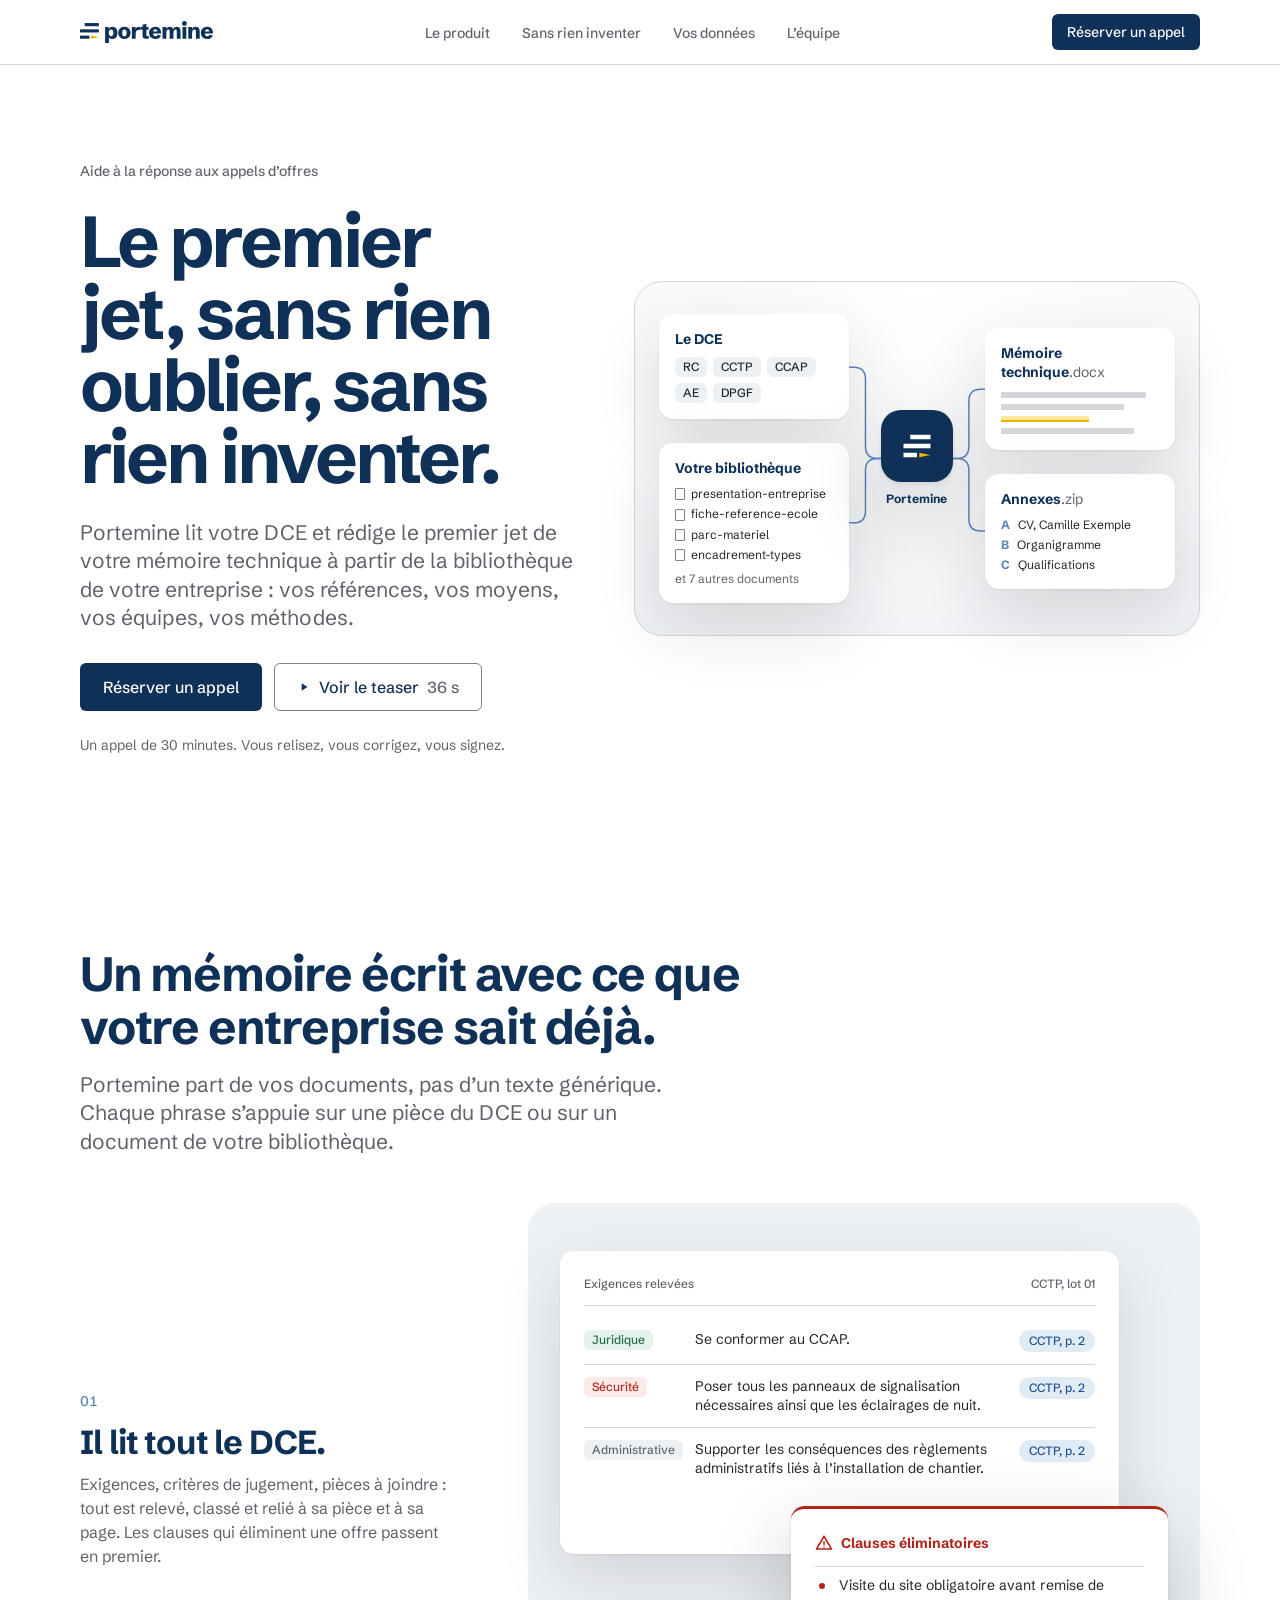
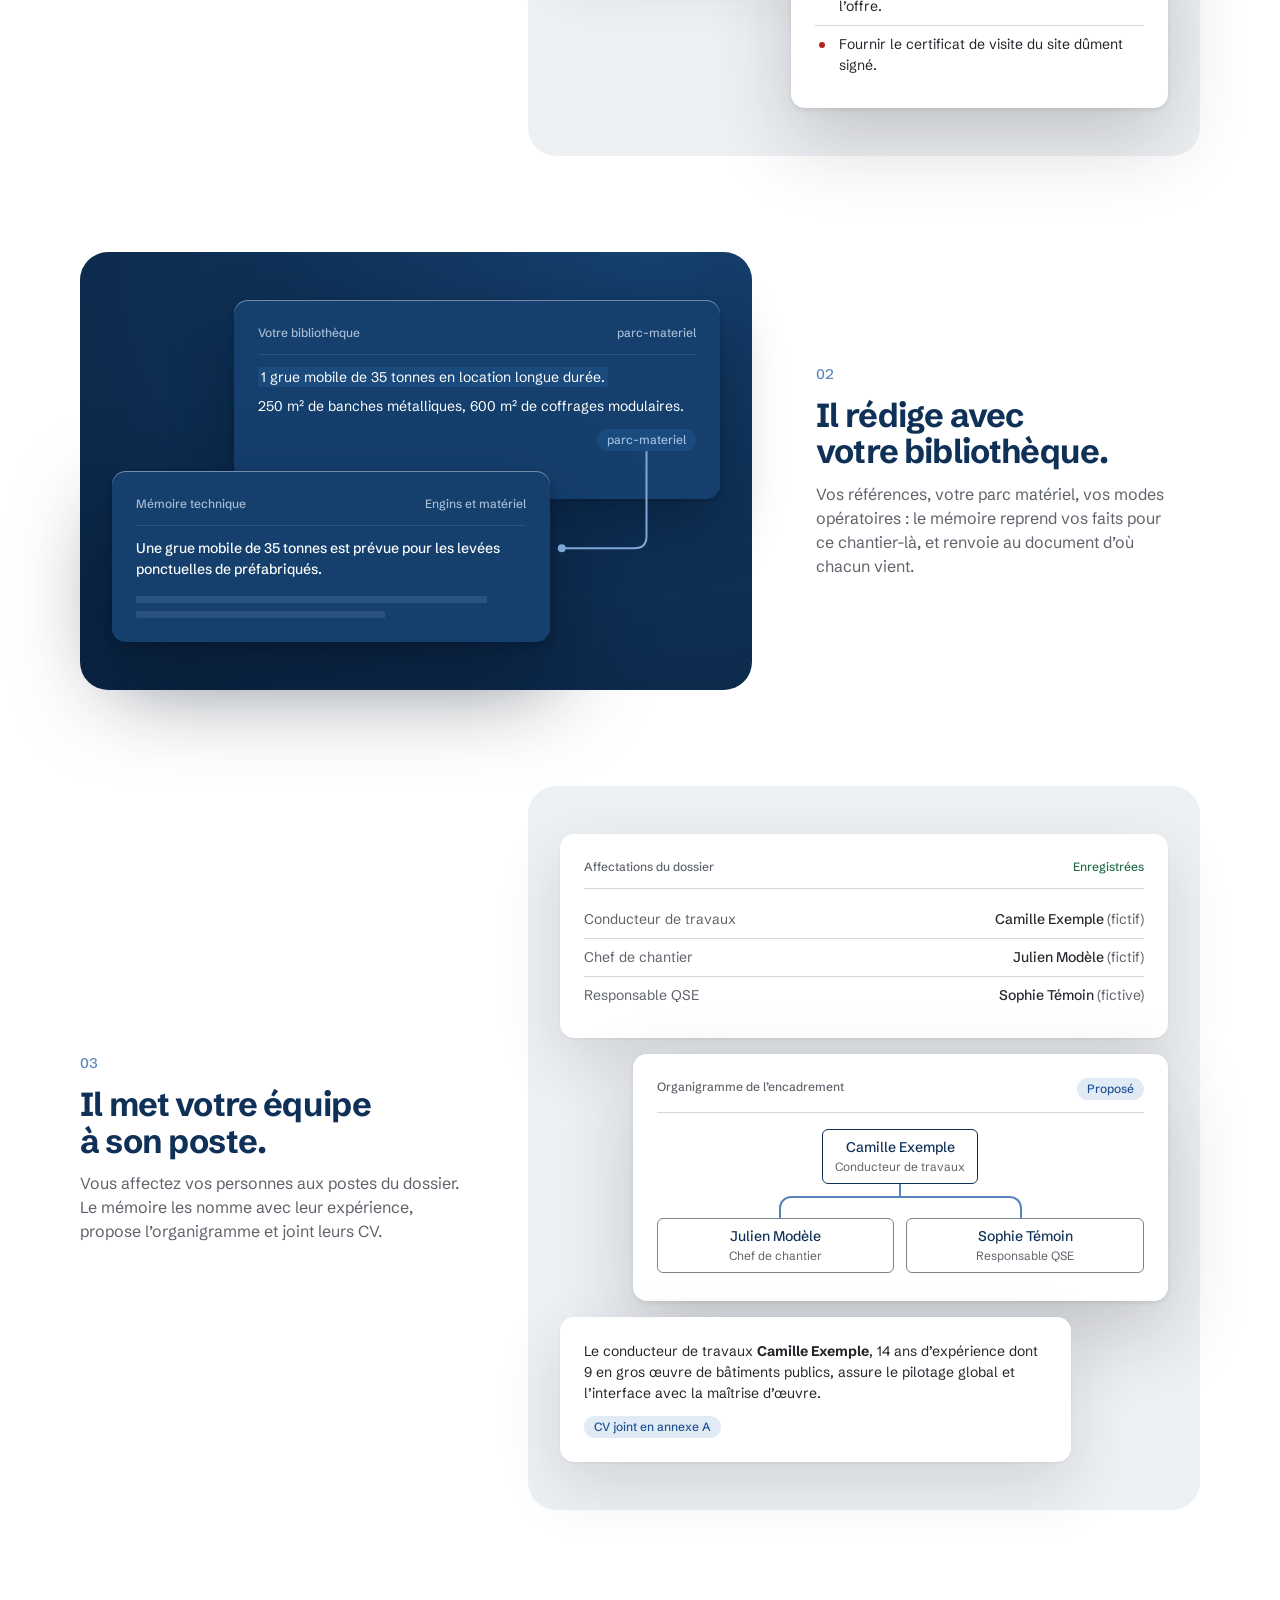
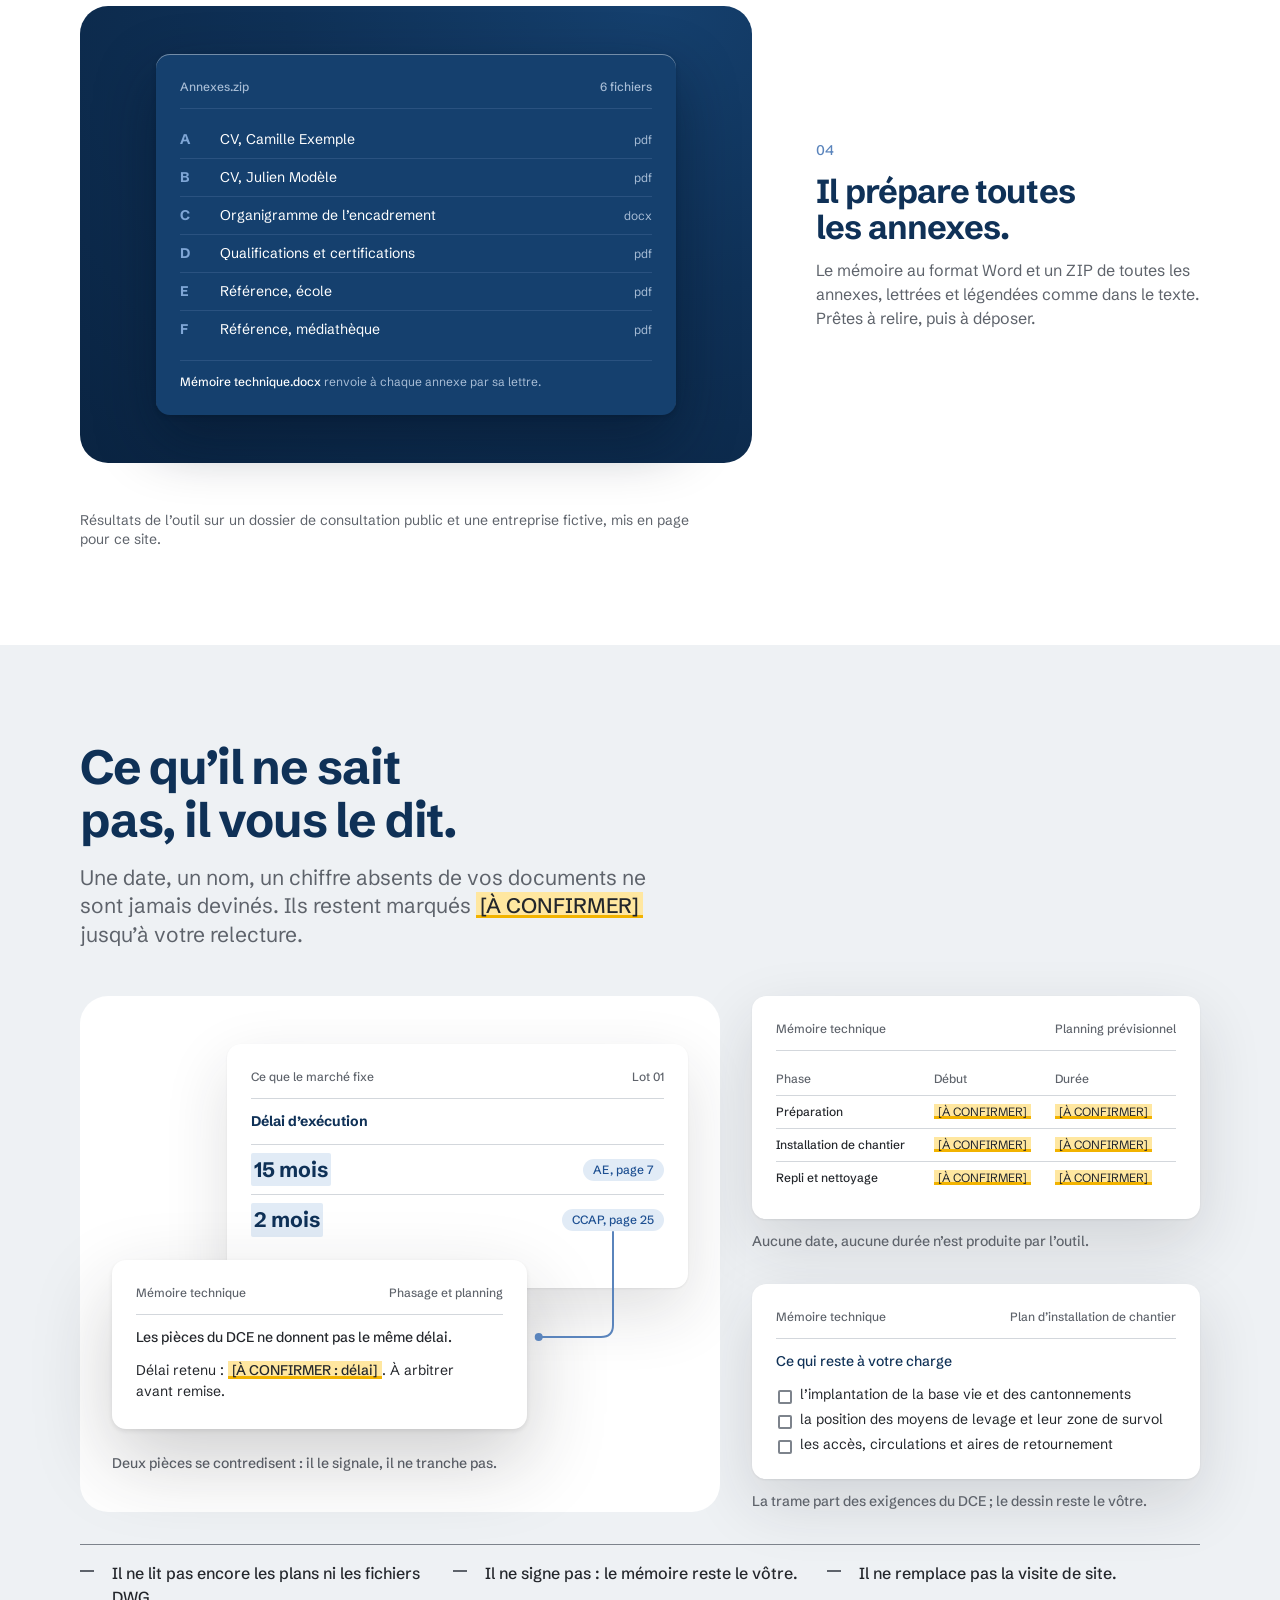
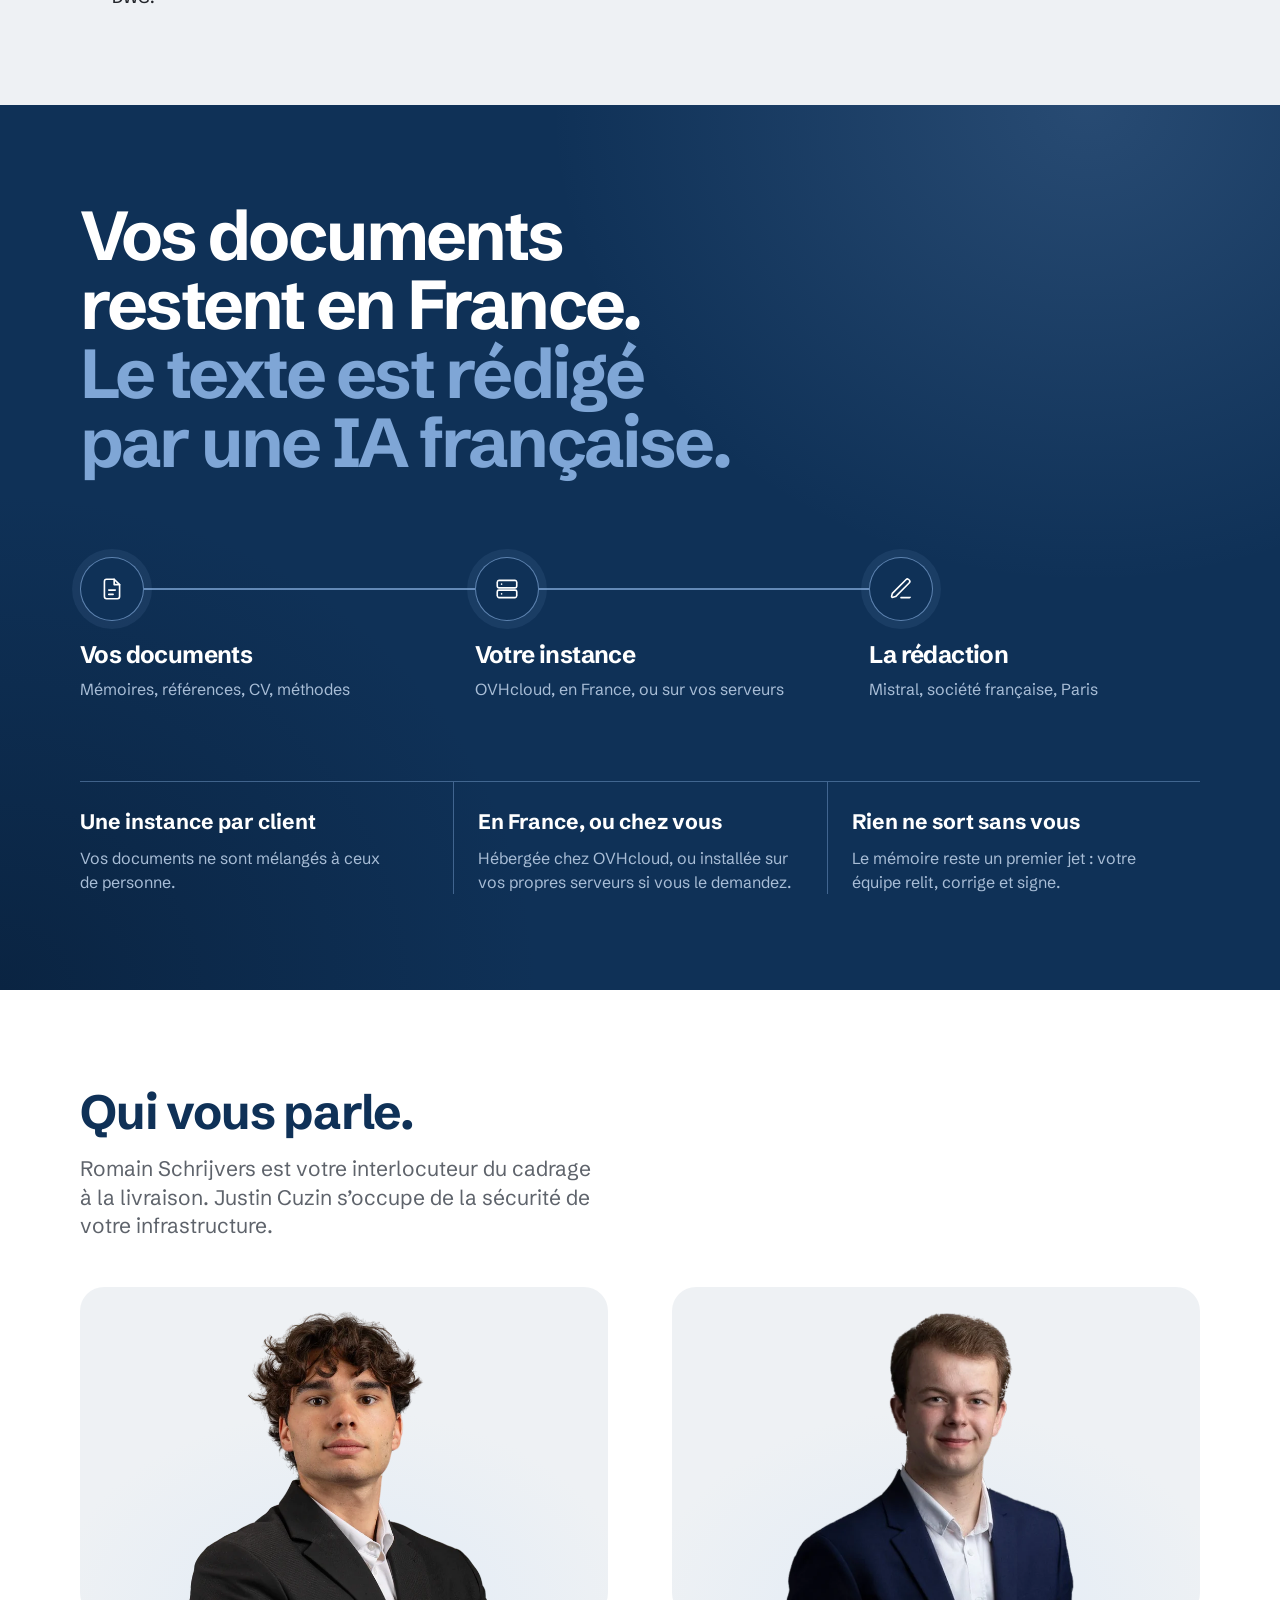
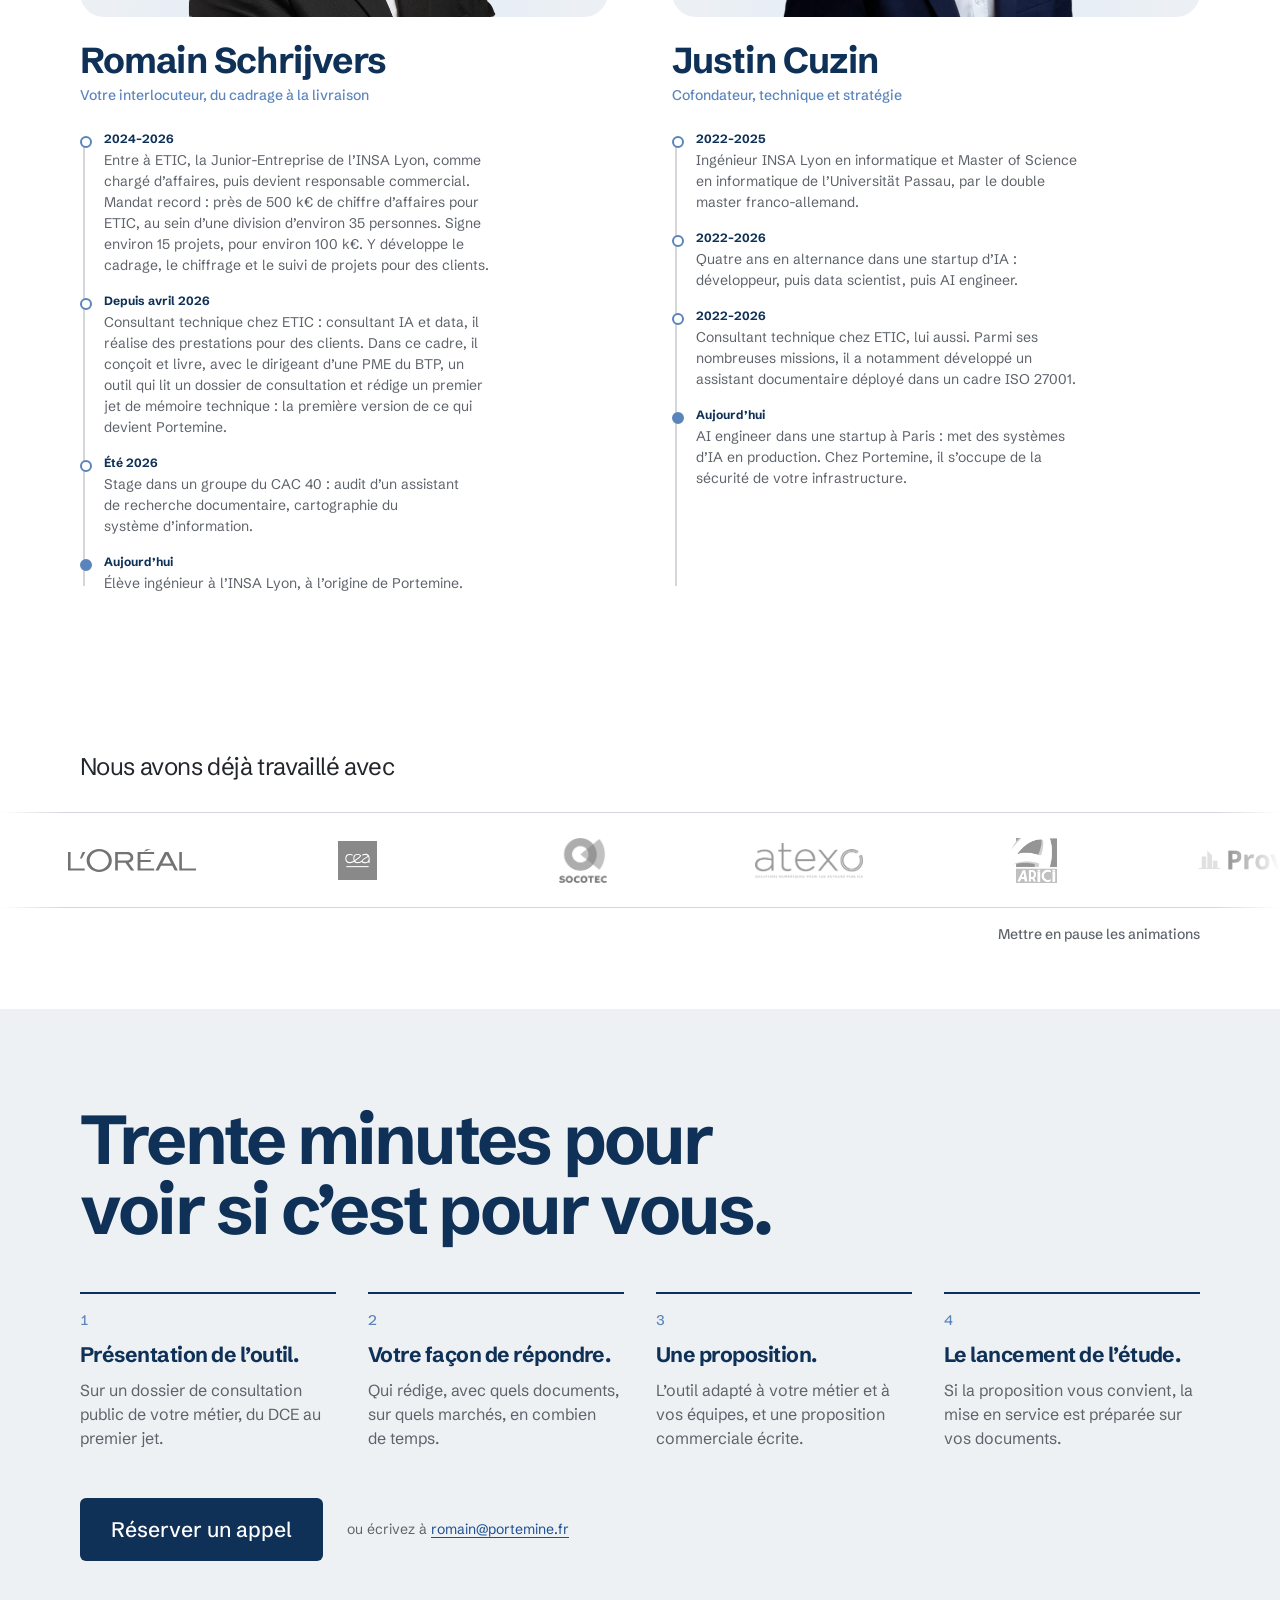
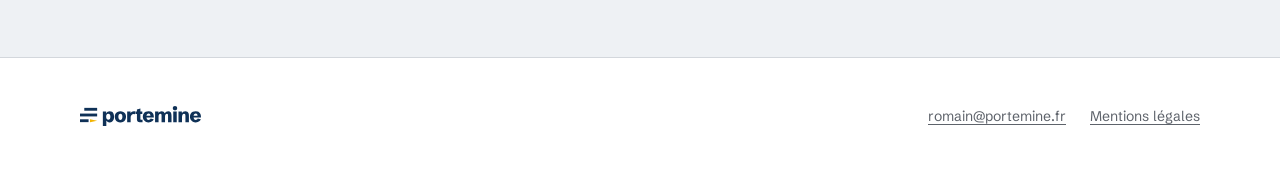
==== commit e5bacfa3: "Met à jour la section équipe : troisième personne, parcours de Romain et de Justin Co-Authored-By: C" ====
--- a/index.html
+++ b/index.html
@@ -347,7 +347,7 @@
     <div class="page">
       <div class="tete">
         <h2 id="t-equipe">Qui vous parle.</h2>
-        <p class="chapeau">Je suis votre interlocuteur du cadrage à la livraison. La sécurité de votre instance et la qualité de l’IA sont suivies par Justin Cuzin.</p>
+        <p class="chapeau">Romain Schrijvers est votre interlocuteur du cadrage à la livraison. Justin Cuzin s’occupe de la sécurité de votre infrastructure.</p>
       </div>
 
       <div class="personnes">
@@ -358,9 +358,9 @@
             <p class="role">Votre interlocuteur, du cadrage à la livraison</p>
           </div>
           <ol class="jalons" data-revele>
-            <li style="--i: 0"><span class="quand">2024</span><p>Rejoint la Junior-Entreprise de l’INSA Lyon, dont un an à la fonction commerciale.</p></li>
-            <li style="--i: 1"><span class="quand">2026</span><p>Conçoit et livre, avec le dirigeant d’une PME du BTP, un outil qui lit un dossier de consultation et rédige un premier jet de mémoire technique.</p></li>
-            <li style="--i: 2"><span class="quand">2026</span><p>Stage dans un groupe du CAC&nbsp;40.</p></li>
+            <li style="--i: 0"><span class="quand">2024–2026</span><p>Entre à ETIC, la Junior-Entreprise de l’INSA Lyon, comme chargé d’affaires, puis devient responsable commercial. Mandat record&nbsp;: près de 500&nbsp;k€ de chiffre d’affaires pour ETIC, au sein d’une division d’environ 35 personnes. Signe environ 15 projets, pour environ 100&nbsp;k€. Y développe le cadrage, le chiffrage et le suivi de projets pour des clients.</p></li>
+            <li style="--i: 1"><span class="quand">Depuis avril 2026</span><p>Consultant technique chez ETIC&nbsp;: consultant IA et data, il réalise des prestations pour des clients. Dans ce cadre, il conçoit et livre, avec le dirigeant d’une PME du BTP, un outil qui lit un dossier de consultation et rédige un premier jet de mémoire technique&nbsp;: la première version de ce qui devient Portemine.</p></li>
+            <li style="--i: 2"><span class="quand">Été 2026</span><p>Stage dans un groupe du CAC&nbsp;40&nbsp;: audit d’un assistant de recherche documentaire, cartographie du système d’information.</p></li>
             <li style="--i: 3"><span class="quand">Aujourd’hui</span><p>Élève ingénieur à l’INSA Lyon, à l’origine de Portemine.</p></li>
           </ol>
         </article>
@@ -371,16 +371,17 @@
             <p class="role">Cofondateur, technique et stratégie</p>
           </div>
           <ol class="jalons" data-revele>
-            <li style="--i: 0"><span class="quand">2022–2025</span><p>Ingénieur INSA Lyon, informatique, double diplôme à l’Universität Passau.</p></li>
-            <li style="--i: 1"><span class="quand">2022–2026</span><p>Missions pour la Junior-Entreprise de l’INSA, dont un assistant documentaire déployé dans un cadre ISO&nbsp;27001.</p></li>
-            <li style="--i: 2"><span class="quand">Aujourd’hui</span><p>Met des systèmes d’IA en production. Chez Portemine, il conçoit et sécurise les instances.</p></li>
+            <li style="--i: 0"><span class="quand">2022–2025</span><p>Ingénieur INSA Lyon en informatique et Master of Science en informatique de l’Universität Passau, par le double master franco-allemand.</p></li>
+            <li style="--i: 1"><span class="quand">2022–2026</span><p>Quatre ans en alternance dans une startup d’IA&nbsp;: développeur, puis data scientist, puis AI engineer.</p></li>
+            <li style="--i: 2"><span class="quand">2022–2026</span><p>Consultant technique chez ETIC, lui aussi. Parmi ses nombreuses missions, il a notamment développé un assistant documentaire déployé dans un cadre ISO&nbsp;27001.</p></li>
+            <li style="--i: 3"><span class="quand">Aujourd’hui</span><p>AI engineer dans une startup à Paris&nbsp;: met des systèmes d’IA en production. Chez Portemine, il s’occupe de la sécurité de votre infrastructure.</p></li>
           </ol>
         </article>
       </div>
     </div>
   </section>
 
-  <!-- Bandeau repris du site perso (TrustMarquee) : exception à D-0019 limitée à ce site (D-0034). -->
+  <!-- Bandeau repris du site perso (TrustMarquee) : exception à D-0019 limitée à ce site (D-0035). -->
   <section class="parcours" aria-labelledby="t-parcours">
     <div class="page">
       <h2 class="parcours-titre" id="t-parcours">Nous avons déjà travaillé avec</h2>
@@ -388,13 +389,13 @@
     <div class="parcours-rail">
       <div class="parcours-piste">
         <ul class="parcours-logos">
-          <li><img class="logo-sur-clair" data-logo="loreal" src="logos-parcours/loreal-logo.svg" alt="L’Oréal"></li>
-          <li><img class="logo-sur-clair" data-logo="cea" src="logos-parcours/cea-logo.svg" alt="CEA"></li>
-          <li><img class="logo-sur-clair" data-logo="socotec" src="logos-parcours/socotec.webp" alt="SOCOTEC" width="202" height="190"></li>
-          <li><img class="logo-sur-clair" data-logo="atexo" src="logos-parcours/atexo.webp" alt="ATEXO" width="500" height="162"></li>
-          <li><img class="logo-sur-clair" data-logo="arici" src="logos-parcours/arici.webp" alt="ARICI" width="172" height="166"></li>
-          <li><img class="logo-sur-clair" data-logo="provexi" src="logos-parcours/provexi.webp" alt="Provexi" width="198" height="32"></li>
-          <li><img class="logo-sur-clair" data-logo="parkhouse" src="logos-parcours/parkhouse-bell.webp" alt="Parkhouse Bell" width="500" height="152"></li>
+          <li><img class="logo-sur-clair" data-logo="loreal" src="logos-parcours/loreal-logo.svg" alt="L’Oréal (stage)"></li>
+          <li><img class="logo-sur-clair" data-logo="cea" src="logos-parcours/cea-logo.svg" alt="CEA (projet ETIC)"></li>
+          <li><img class="logo-sur-clair" data-logo="socotec" src="logos-parcours/socotec.webp" alt="SOCOTEC (mission ETIC)" width="202" height="190"></li>
+          <li><img class="logo-sur-clair" data-logo="atexo" src="logos-parcours/atexo.webp" alt="ATEXO (projet ETIC)" width="500" height="162"></li>
+          <li><img class="logo-sur-clair" data-logo="arici" src="logos-parcours/arici.webp" alt="ARICI (mission ETIC)" width="172" height="166"></li>
+          <li><img class="logo-sur-clair" data-logo="provexi" src="logos-parcours/provexi.webp" alt="Provexi (projet ETIC)" width="198" height="32"></li>
+          <li><img class="logo-sur-clair" data-logo="parkhouse" src="logos-parcours/parkhouse-bell.webp" alt="Parkhouse Bell (stage)" width="500" height="152"></li>
         </ul>
         <ul class="parcours-logos" aria-hidden="true">
           <li><img class="logo-sur-clair" data-logo="loreal" src="logos-parcours/loreal-logo.svg" alt=""></li>
@@ -417,10 +418,10 @@
     <div class="page">
       <h2 id="t-appel">Trente minutes pour voir si c’est pour vous.</h2>
       <ol class="deroule">
-        <li><span class="numero">1</span><h3>Je vous présente l’outil.</h3><p>Sur un dossier de consultation public de votre métier, du DCE au premier jet.</p></li>
-        <li><span class="numero">2</span><h3>Vous me présentez votre façon de répondre.</h3><p>Qui rédige, avec quels documents, sur quels marchés, en combien de temps.</p></li>
-        <li><span class="numero">3</span><h3>Je vous fais une proposition.</h3><p>L’outil adapté à votre métier et à vos équipes, et une proposition commerciale écrite.</p></li>
-        <li><span class="numero">4</span><h3>Nous lançons l’étude.</h3><p>Si la proposition vous convient, nous préparons la mise en service sur vos documents.</p></li>
+        <li><span class="numero">1</span><h3>Présentation de l’outil.</h3><p>Sur un dossier de consultation public de votre métier, du DCE au premier jet.</p></li>
+        <li><span class="numero">2</span><h3>Votre façon de répondre.</h3><p>Qui rédige, avec quels documents, sur quels marchés, en combien de temps.</p></li>
+        <li><span class="numero">3</span><h3>Une proposition.</h3><p>L’outil adapté à votre métier et à vos équipes, et une proposition commerciale écrite.</p></li>
+        <li><span class="numero">4</span><h3>Le lancement de l’étude.</h3><p>Si la proposition vous convient, la mise en service est préparée sur vos documents.</p></li>
       </ol>
       <div class="actions">
         <a class="bouton principal grand" href="https://calendar.app.google/WHWJzX2LEHFPZG3t5" target="_blank" rel="noopener">Réserver un appel</a>
--- a/site.css
+++ b/site.css
@@ -1,4 +1,4 @@
-/* Site portemine.fr (T-063, D-0034). Toutes les couleurs, tailles, espaces, rayons, ombres et durées
+/* Site portemine.fr (T-063, D-0035). Toutes les couleurs, tailles, espaces, rayons, ombres et durées
    viennent de jetons.css. Un seul conteneur (.page) pour toutes les sections : les bords gauches tombent
    au même endroit partout. Mouvement : armé seulement par html.anime (script en tête), coupé sous
    prefers-reduced-motion ; état final visible sans script. */
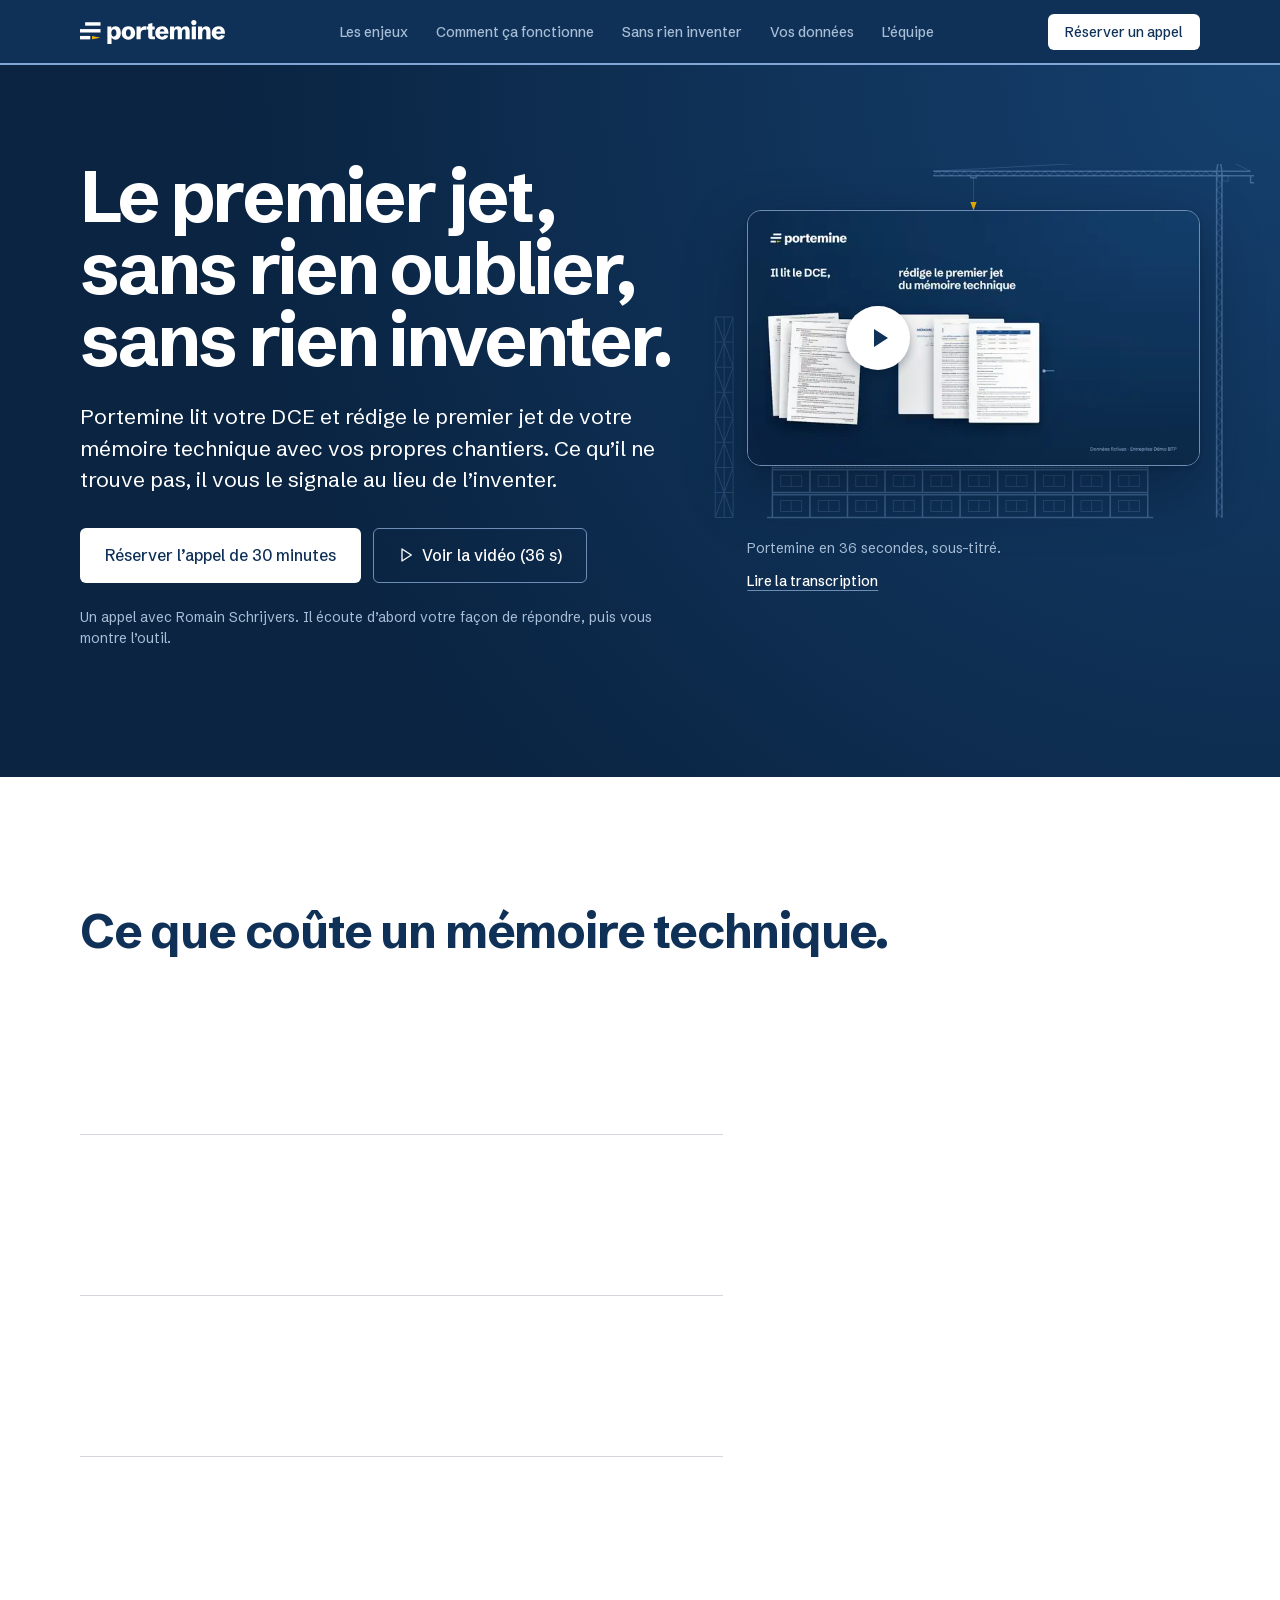
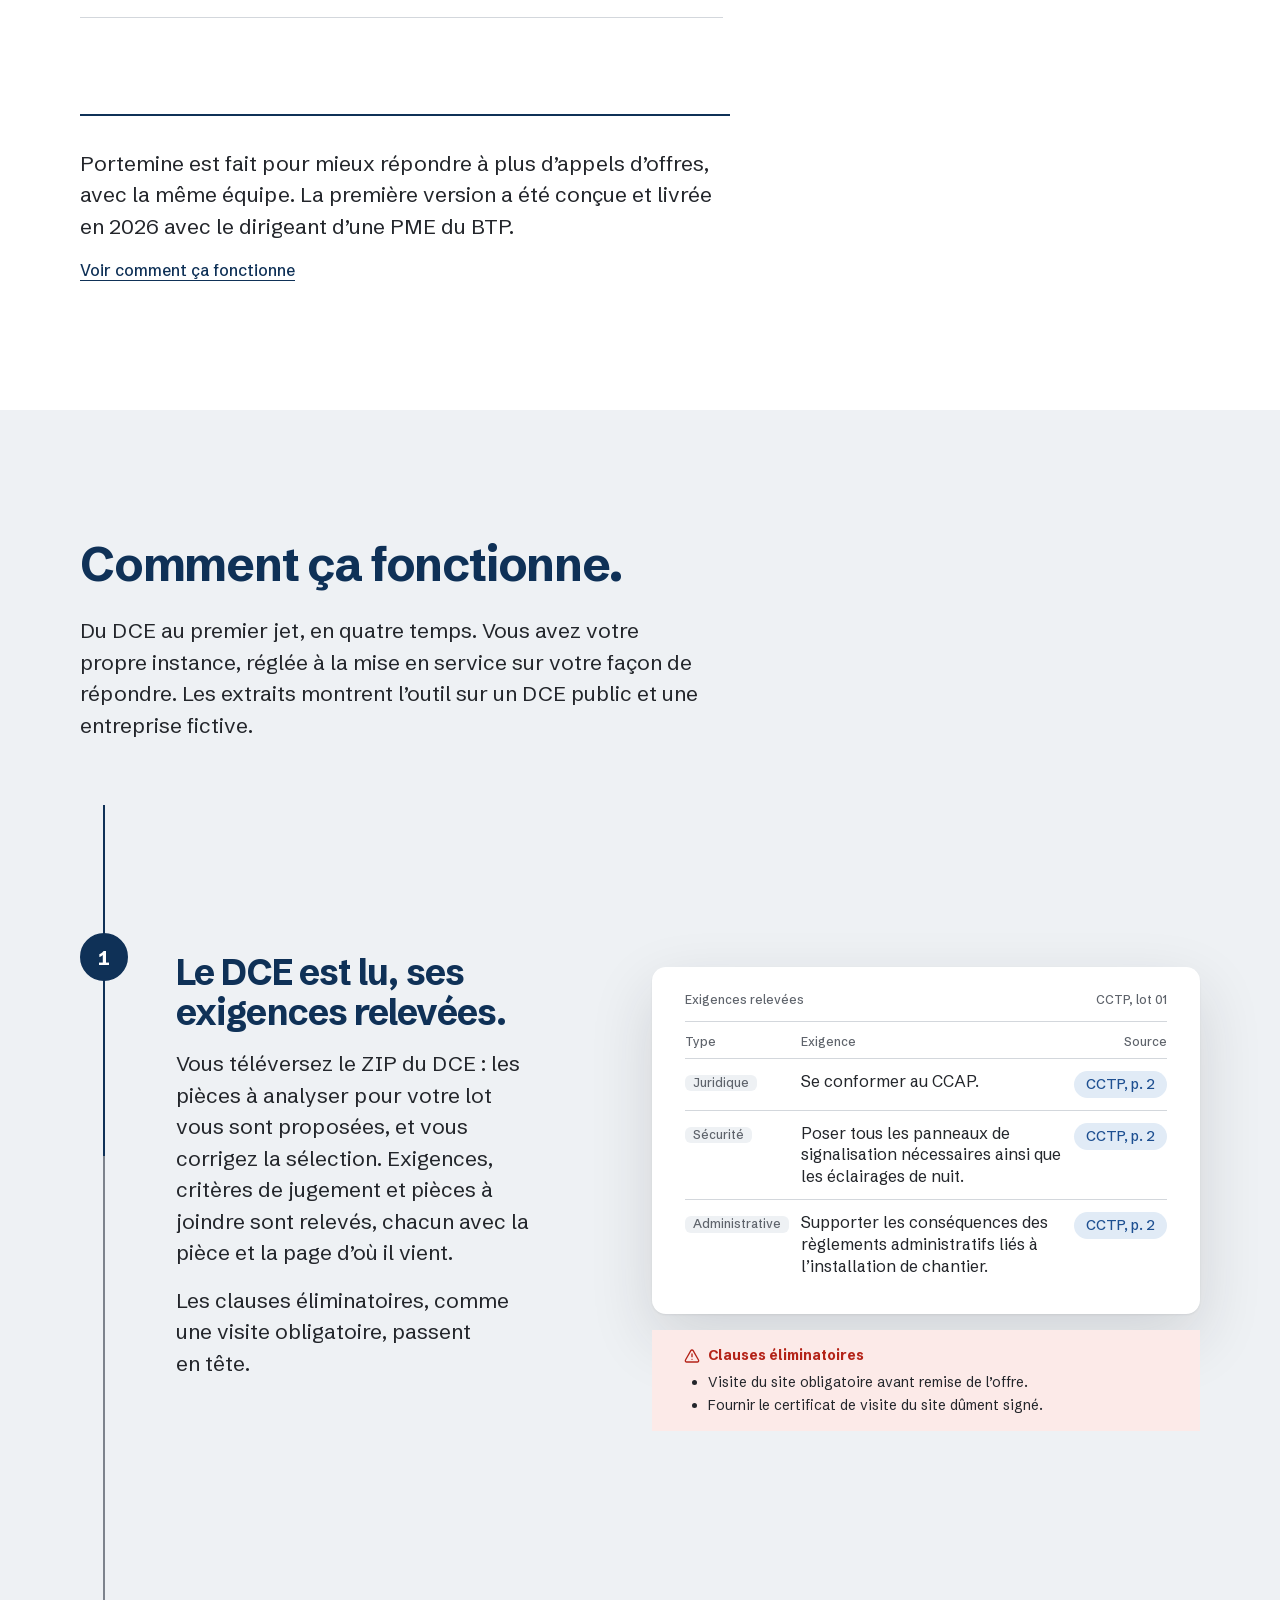
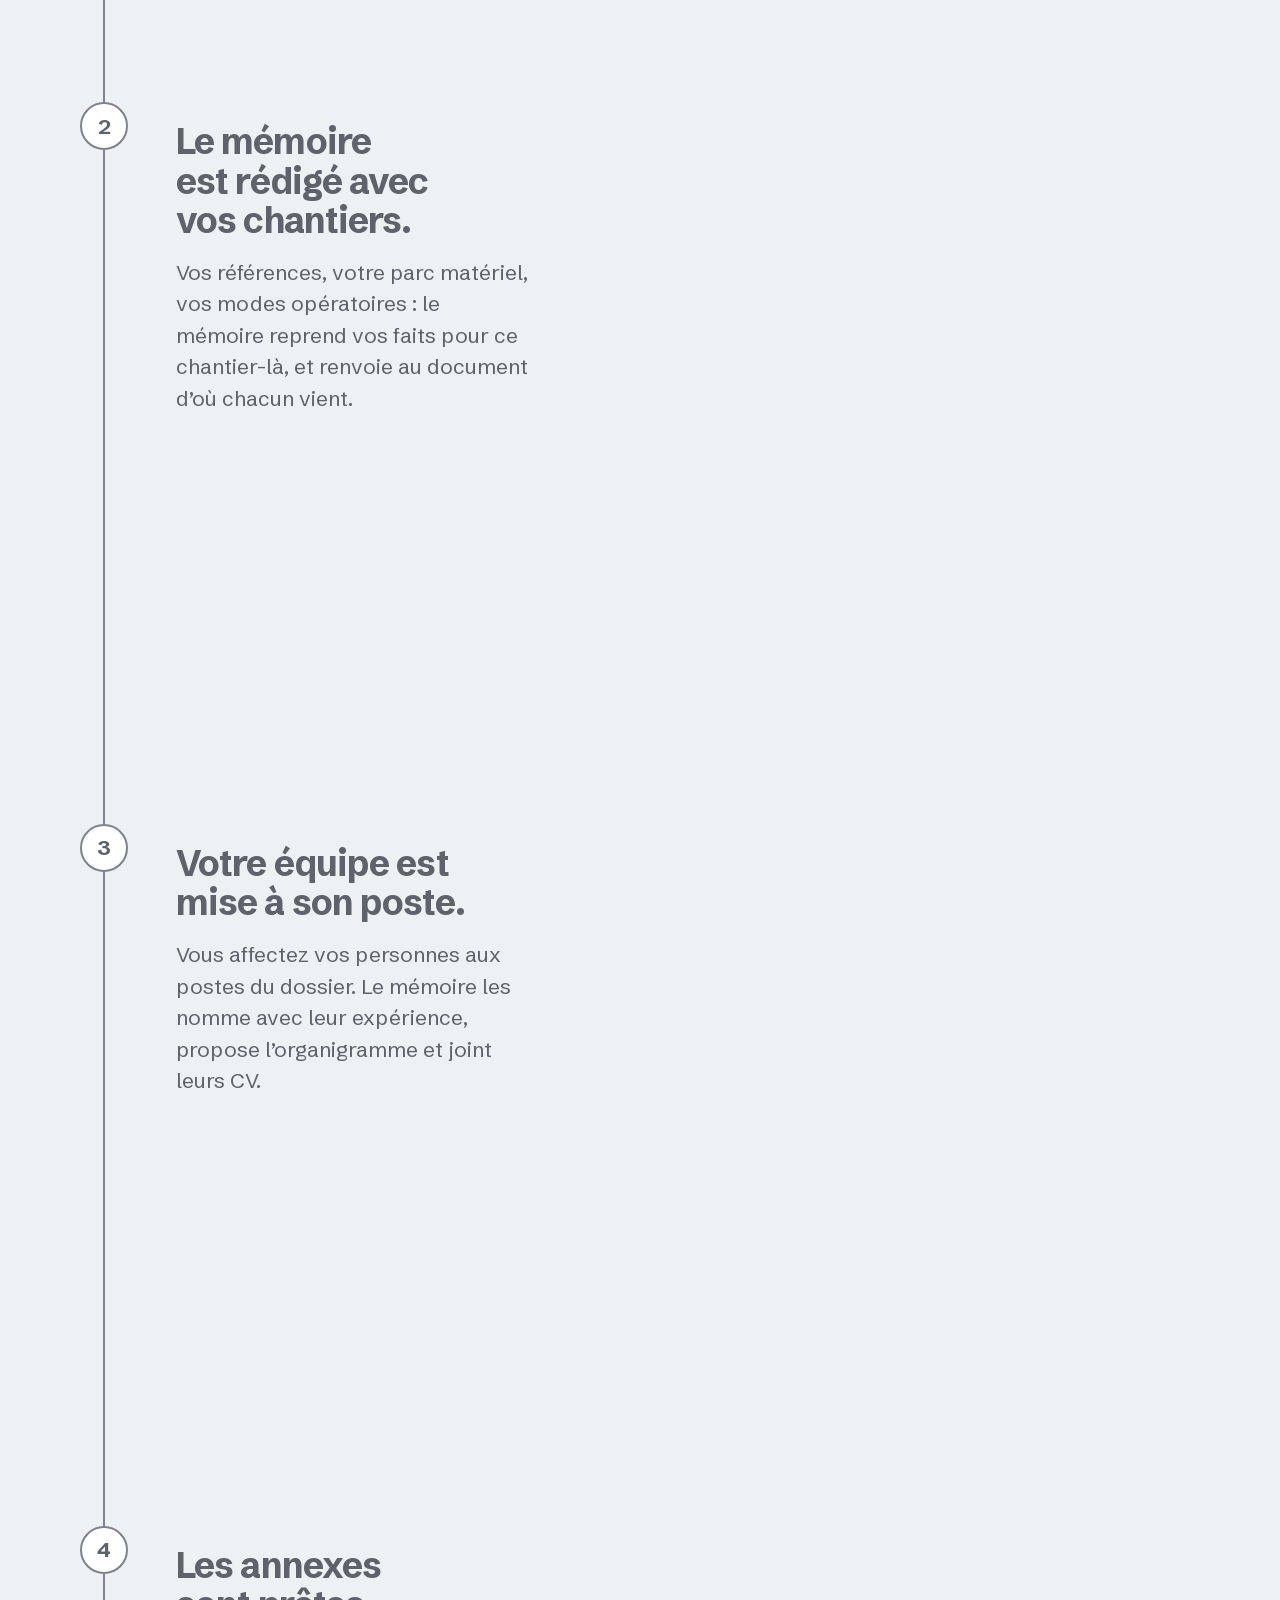
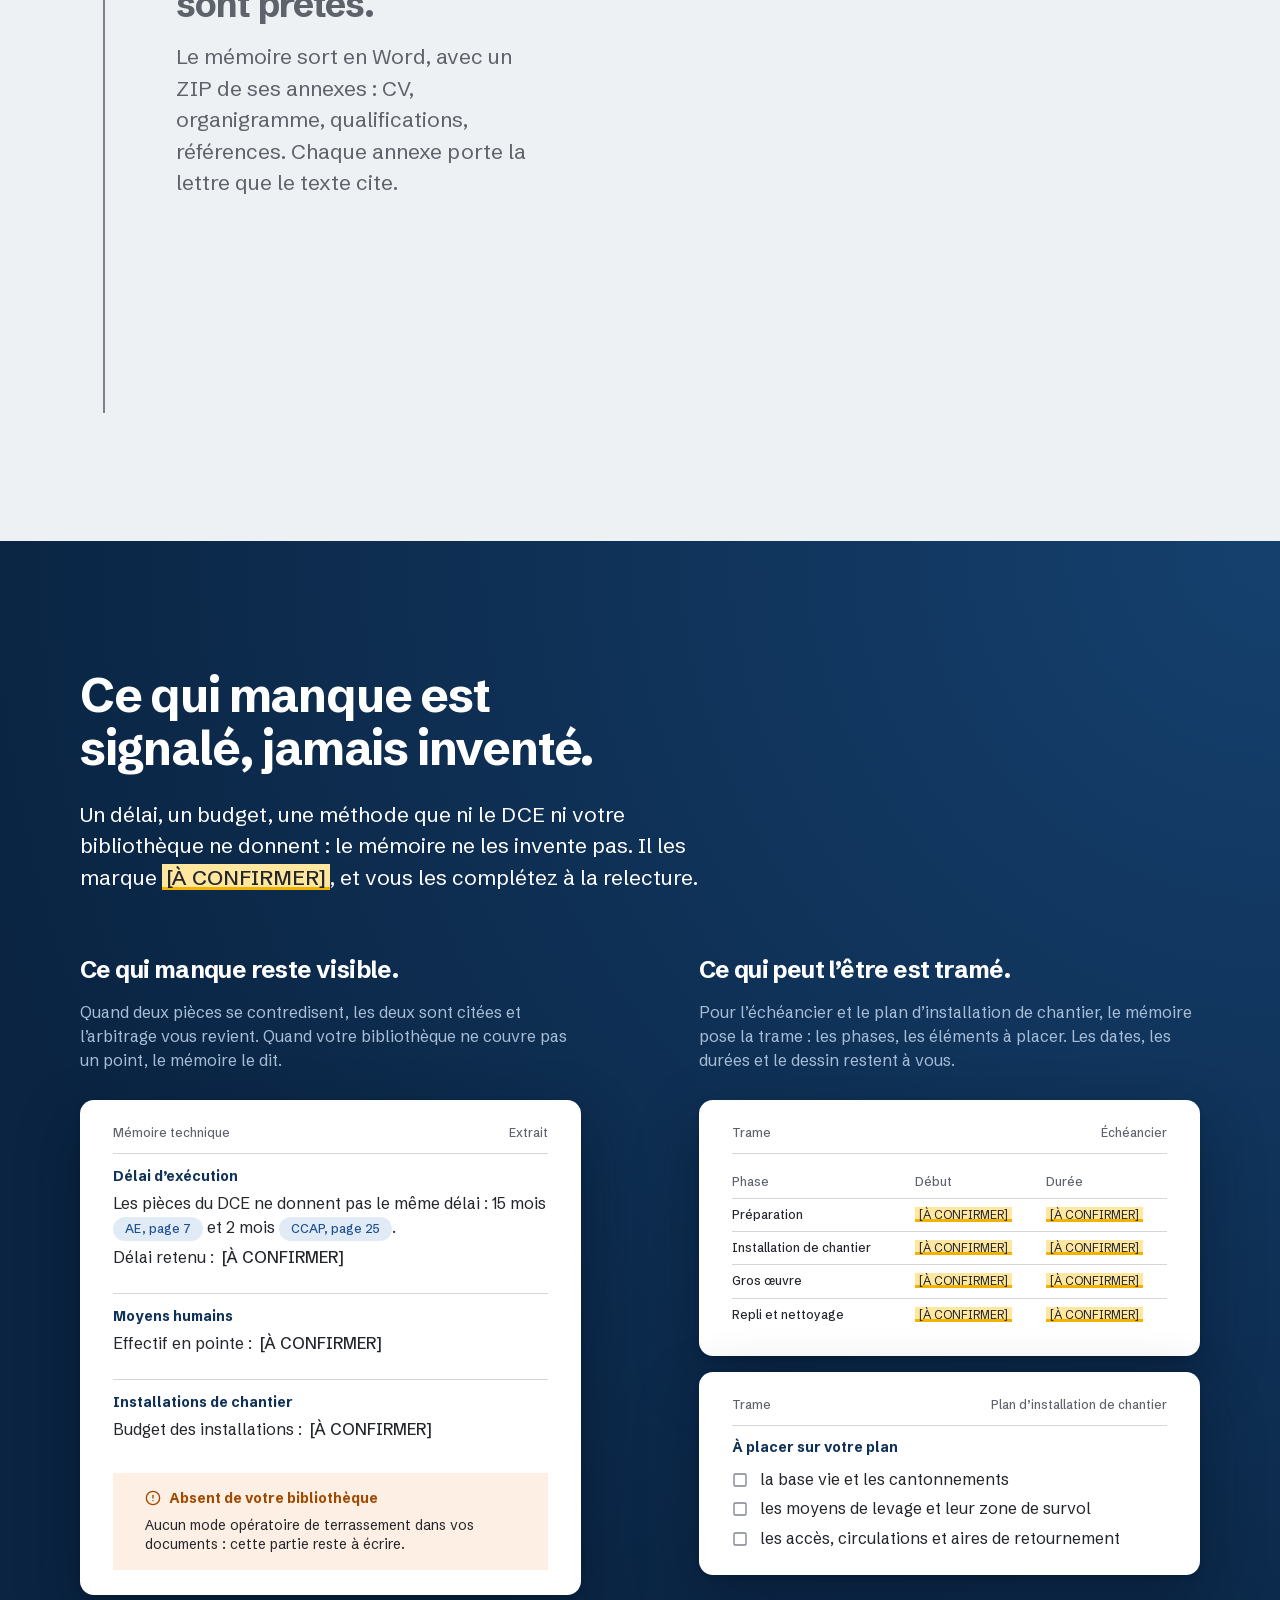
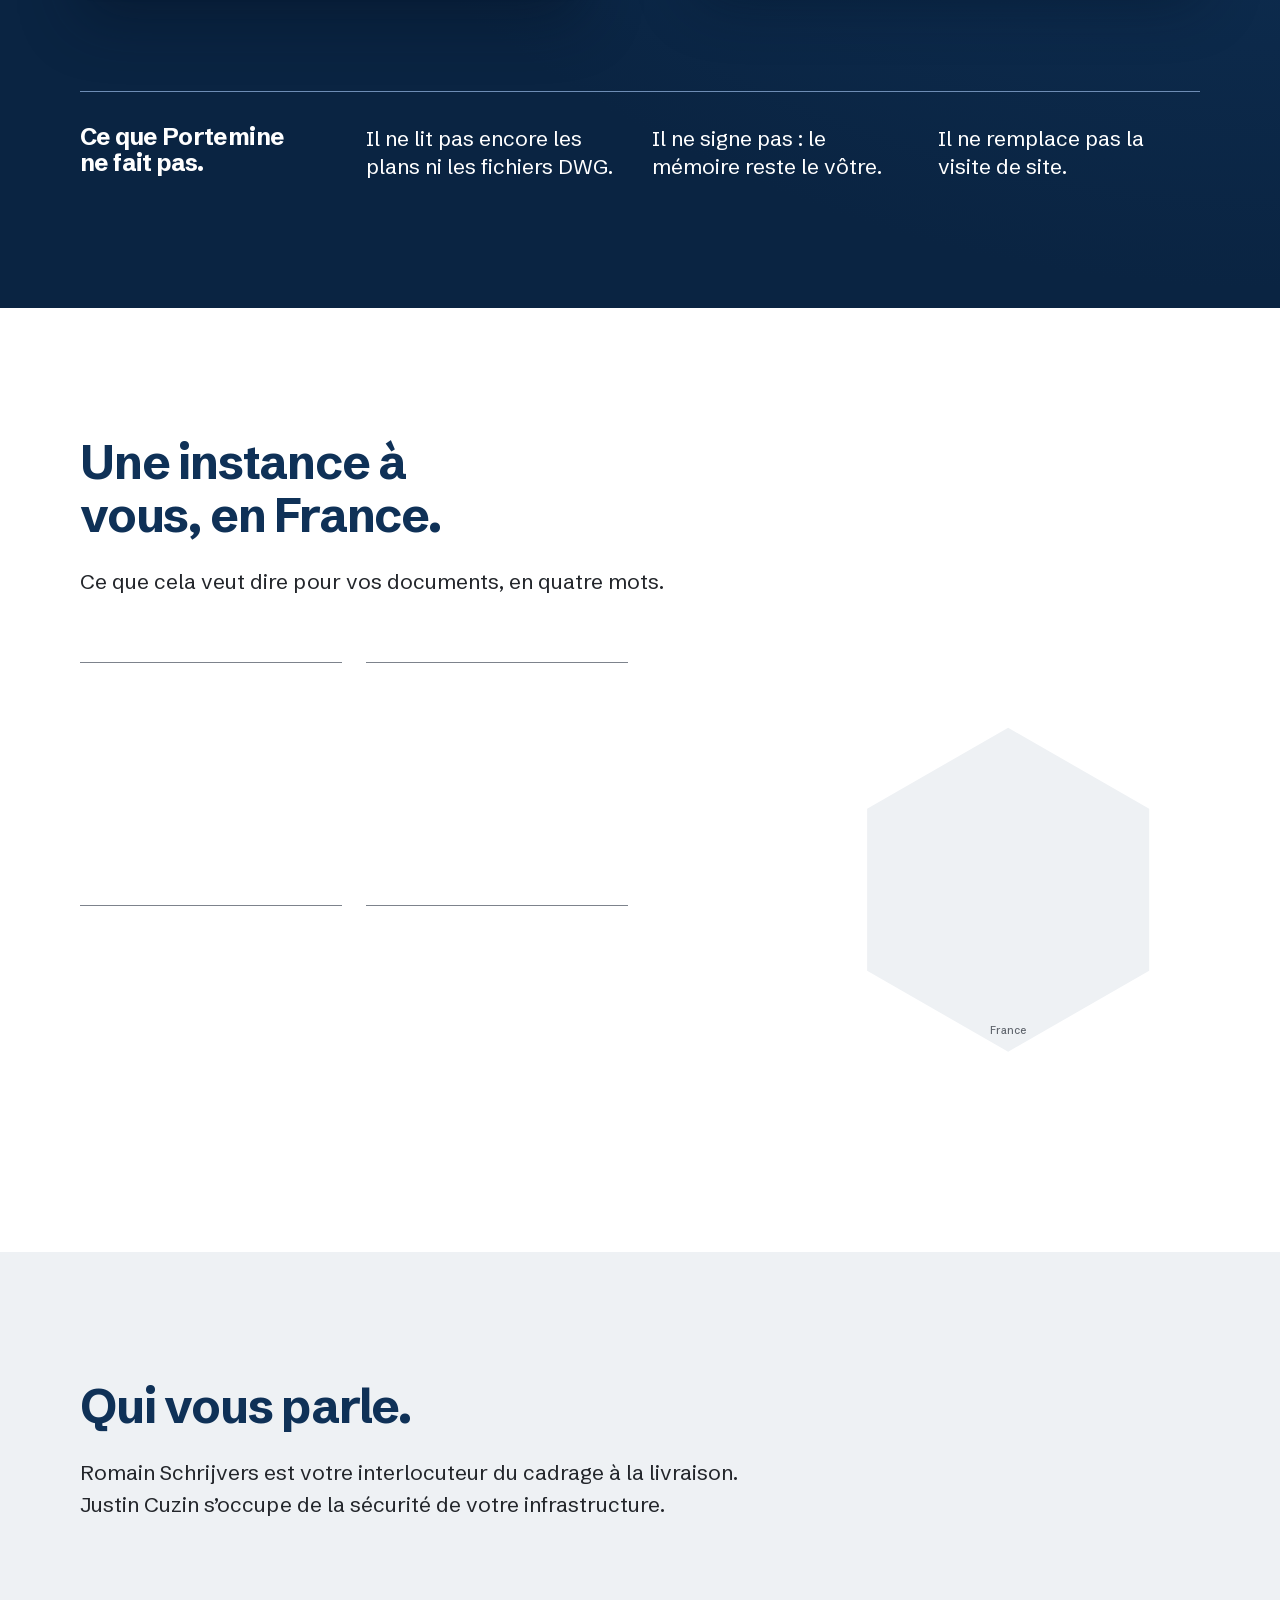
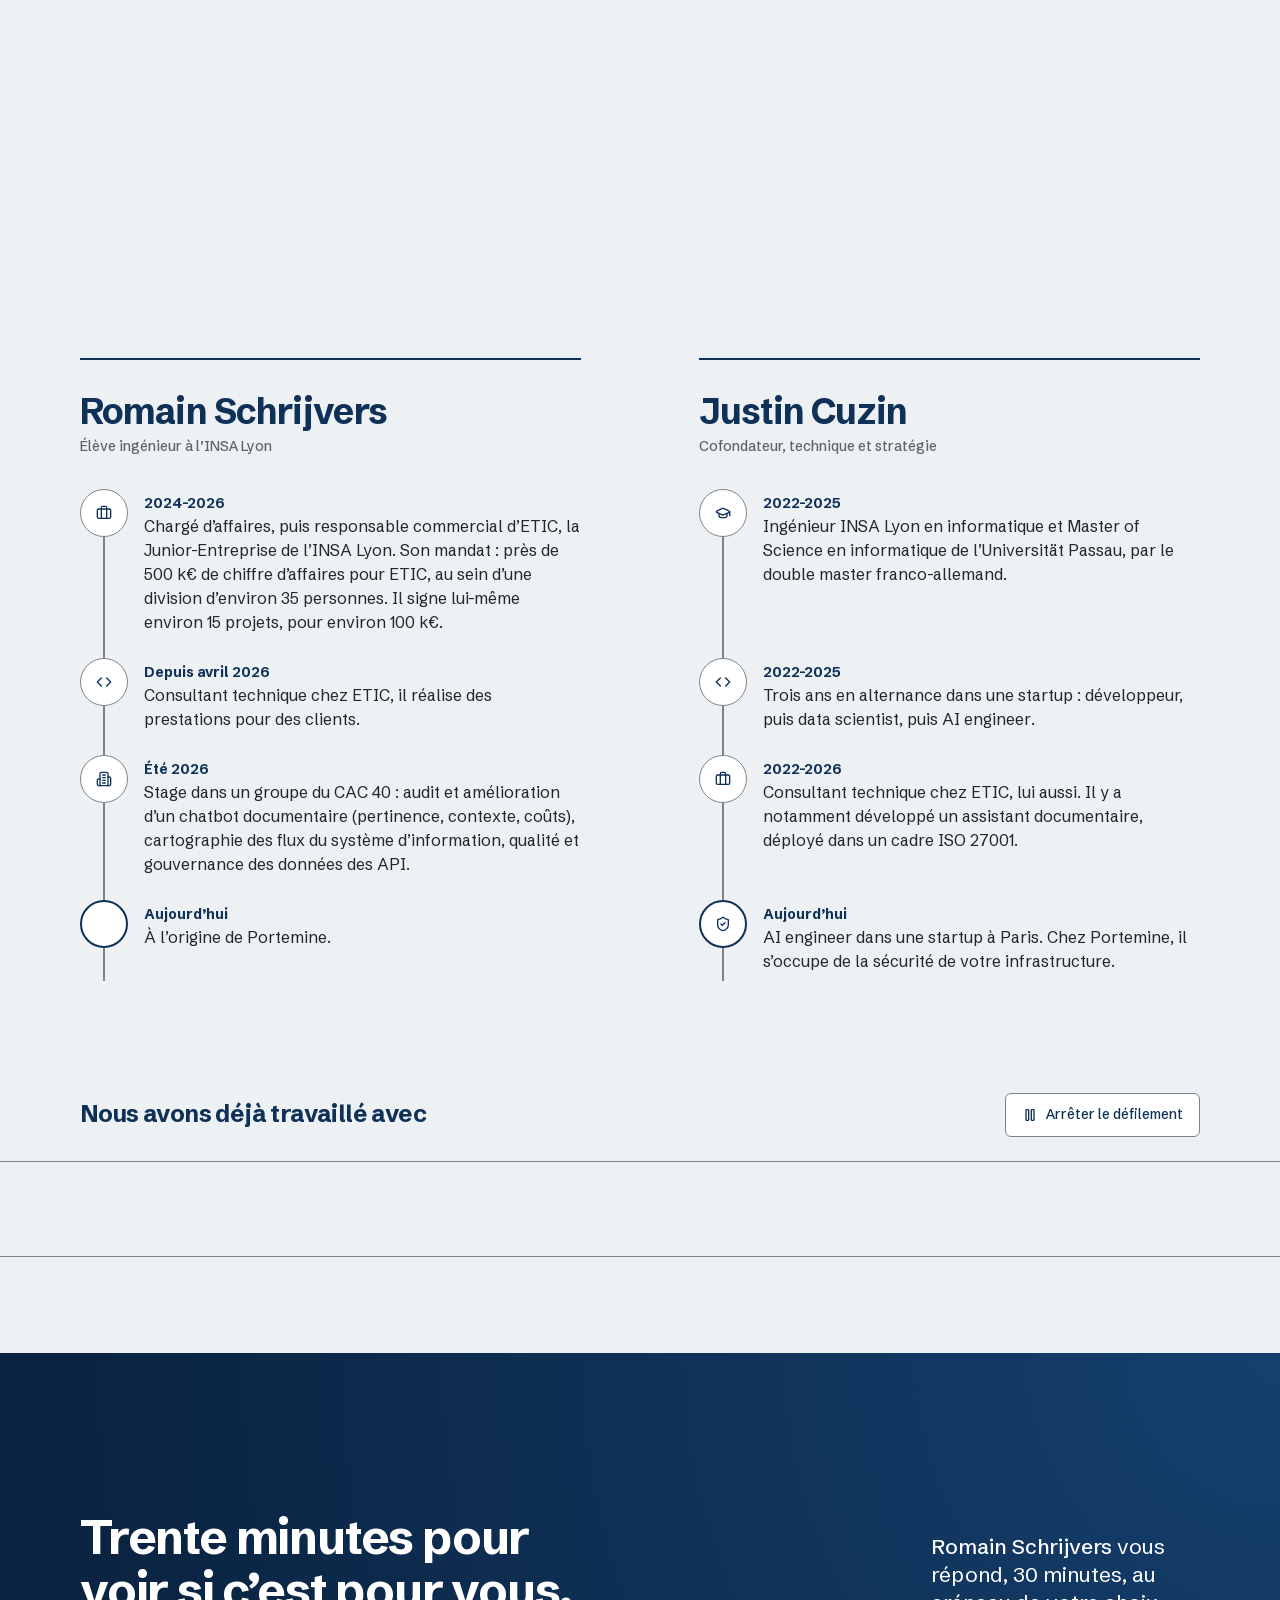
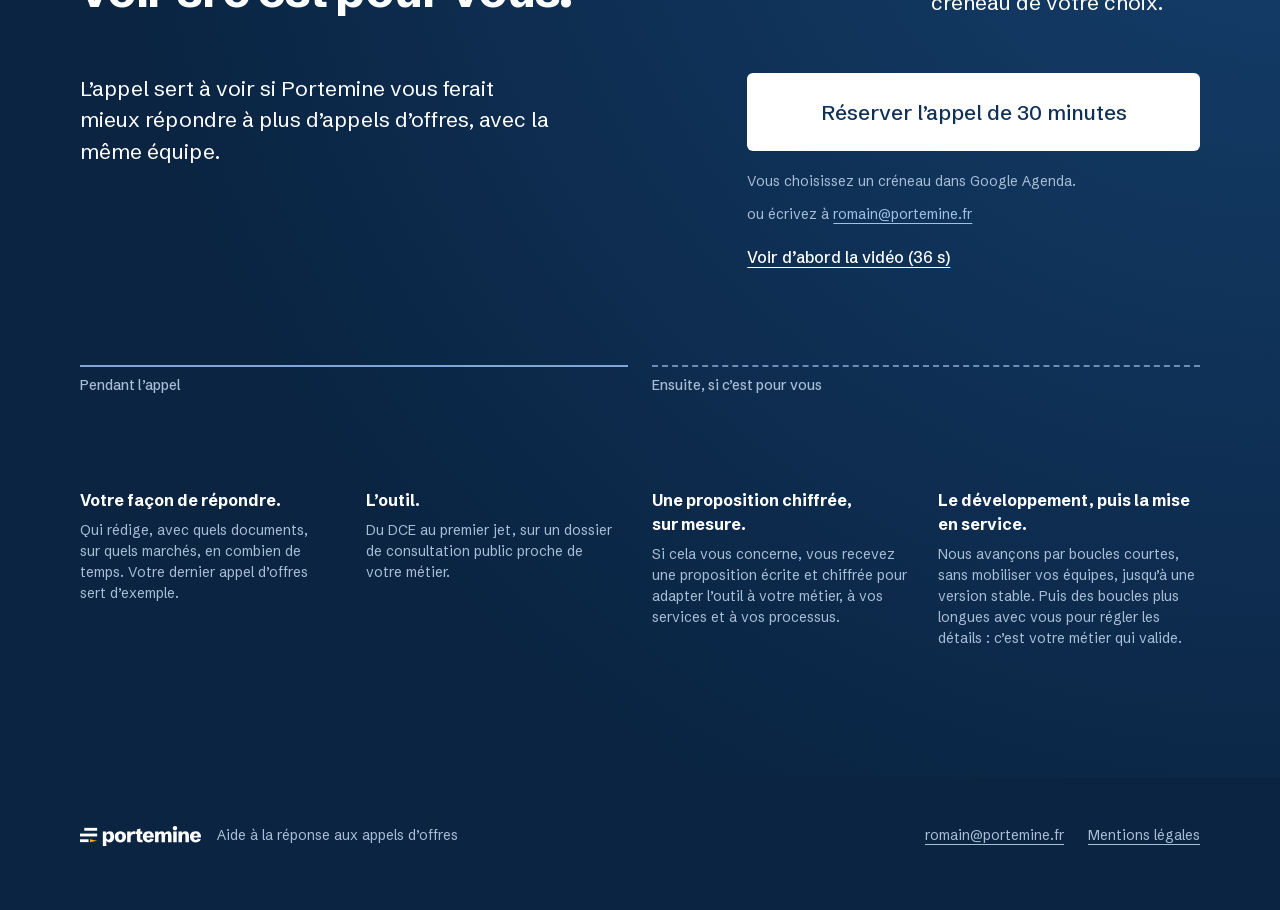
==== commit c9ab4d65: "Met à jour le site en v4 : parcours, récit au défilement, tracés de chantier" ====
--- a/index.html
+++ b/index.html
@@ -2,302 +2,298 @@
 <html lang="fr" data-theme="clair">
 <head>
 <meta charset="utf-8">
+<meta http-equiv="Content-Security-Policy" content="default-src 'none'; script-src 'self' 'sha256-tzh0nXI8xOKnac8xietLDS1kg2vFy1zIZu2PQZ5KtAA='; style-src 'self'; img-src 'self'; font-src 'self'; connect-src 'self'; media-src 'self'; base-uri 'none'; form-action 'none'">
+<meta name="referrer" content="strict-origin-when-cross-origin">
+<script>(function(){var r=document.documentElement;if(matchMedia("(prefers-reduced-motion: reduce)").matches)return;r.classList.add("anime");setTimeout(function(){if(!r.classList.contains("js-pret"))r.classList.remove("anime")},3000)})();</script>
 <meta name="viewport" content="width=device-width, initial-scale=1, viewport-fit=cover">
-<title>Portemine · Aide à la réponse aux appels d’offres</title>
-<meta name="description" content="Portemine lit votre DCE et rédige le premier jet de votre mémoire technique à partir de la bibliothèque de votre entreprise. Ce qu’il ne trouve pas, il vous le signale au lieu de l’inventer.">
-<meta name="theme-color" content="#0F3157">
+<title>Portemine · Le premier jet de votre mémoire technique</title>
+<meta name="description" content="Aide à la réponse aux appels d’offres&nbsp;: Portemine lit votre DCE, rédige le premier jet de votre mémoire technique et signale ce qui manque.">
 <link rel="canonical" href="https://portemine.fr/">
+<meta name="robots" content="index, follow, max-image-preview:large">
 <meta property="og:type" content="website">
+<meta property="og:site_name" content="Portemine">
 <meta property="og:locale" content="fr_FR">
 <meta property="og:url" content="https://portemine.fr/">
 <meta property="og:title" content="Portemine · Le premier jet, sans rien oublier, sans rien inventer.">
-<meta property="og:description" content="Aide à la réponse aux appels d’offres. Portemine lit votre DCE et rédige le premier jet de votre mémoire technique à partir de la bibliothèque de votre entreprise.">
+<meta property="og:description" content="Aide à la réponse aux appels d’offres. Portemine lit votre DCE et rédige le premier jet de votre mémoire technique avec vos propres chantiers.">
 <meta property="og:image" content="https://portemine.fr/media/partage.png">
+<meta property="og:image:type" content="image/png">
 <meta property="og:image:width" content="1200">
 <meta property="og:image:height" content="630">
+<meta property="og:image:alt" content="Portemine. Le premier jet, sans rien oublier, sans rien inventer. Aide à la réponse aux appels d’offres.">
 <meta name="twitter:card" content="summary_large_image">
-<link rel="icon" href="favicon.svg" type="image/svg+xml">
-<link rel="icon" href="favicon.ico" sizes="any">
-<link rel="apple-touch-icon" href="apple-touch-icon.png">
-<link rel="preload" href="polices/schibsted-grotesk-variable.woff2" as="font" type="font/woff2" crossorigin>
-<link rel="stylesheet" href="jetons.css">
-<link rel="stylesheet" href="site.css">
-<script>
-  // Les animations ne s'arment que si le script tourne et que le visiteur n'a pas demandé moins de mouvement :
-  // sans elles, la page s'affiche directement dans son état final.
-  (function () {
-    var r = document.documentElement;
-    if (!window.matchMedia("(prefers-reduced-motion: reduce)").matches) r.classList.add("anime");
-    try { if (localStorage.getItem("mouvement") === "pause") r.dataset.mouvement = "pause"; } catch (e) {}
-  })();
-</script>
-<script src="site.js" defer></script>
+<meta name="twitter:title" content="Portemine · Le premier jet, sans rien oublier, sans rien inventer.">
+<meta name="twitter:description" content="Aide à la réponse aux appels d’offres. Portemine lit votre DCE et rédige le premier jet de votre mémoire technique avec vos propres chantiers.">
+<meta name="twitter:image" content="https://portemine.fr/media/partage.png">
+<meta name="twitter:image:alt" content="Portemine. Le premier jet, sans rien oublier, sans rien inventer. Aide à la réponse aux appels d’offres.">
+<meta name="theme-color" content="#0F3157">
+<link rel="icon" href="/favicon.ico" sizes="any">
+<link rel="icon" href="/favicon.svg" type="image/svg+xml">
+<link rel="apple-touch-icon" href="/apple-touch-icon.png">
+<link rel="preload" href="/polices/schibsted-grotesk-variable.woff2" as="font" type="font/woff2" crossorigin>
+<link rel="stylesheet" href="/site.7e7a7c1d.css">
+<script type="application/ld+json">{"@context":"https://schema.org","@graph":[{"@type":"WebSite","@id":"https://portemine.fr/#site","url":"https://portemine.fr/","name":"Portemine","inLanguage":"fr-FR","publisher":{"@id":"https://portemine.fr/#romain"}},{"@type":"WebPage","@id":"https://portemine.fr/#page","url":"https://portemine.fr/","name":"Portemine · Le premier jet de votre mémoire technique","description":"Aide à la réponse aux appels d’offres : Portemine lit votre DCE, rédige le premier jet de votre mémoire technique et signale ce qui manque.","inLanguage":"fr-FR","isPartOf":{"@id":"https://portemine.fr/#site"},"about":{"@id":"https://portemine.fr/#service"},"primaryImageOfPage":{"@id":"https://portemine.fr/#partage"},"dateModified":"2026-10-29"},{"@type":"ImageObject","@id":"https://portemine.fr/#partage","url":"https://portemine.fr/media/partage.png","width":1200,"height":630,"caption":"Portemine. Le premier jet, sans rien oublier, sans rien inventer. Aide à la réponse aux appels d’offres."},{"@type":"Brand","@id":"https://portemine.fr/#marque","name":"Portemine","slogan":"Le premier jet, sans rien oublier, sans rien inventer.","logo":"https://portemine.fr/logo/logo-horizontal-clair.svg"},{"@type":"Service","@id":"https://portemine.fr/#service","name":"Portemine","serviceType":"Aide à la réponse aux appels d’offres","description":"Portemine lit votre DCE et rédige le premier jet de votre mémoire technique avec vos propres chantiers. Ce qu’il ne trouve pas, il vous le signale au lieu de l’inventer.","url":"https://portemine.fr/","brand":{"@id":"https://portemine.fr/#marque"},"provider":{"@id":"https://portemine.fr/#romain"}},{"@type":"Person","@id":"https://portemine.fr/#romain","name":"Romain Schrijvers","description":"Élève ingénieur à l’INSA Lyon, à l’origine de Portemine. Votre interlocuteur, du cadrage à la livraison.","image":"https://portemine.fr/media/romain.webp","email":"romain@portemine.fr","affiliation":{"@type":"CollegeOrUniversity","name":"INSA Lyon"}}]}</script>
+<script src="/site.0c007138.js" defer></script>
 </head>
 <body>
-
 <a class="evitement" href="#contenu">Aller au contenu</a>
-
-<header class="barre">
+<header class="barre" data-theme="marque">
   <div class="page barre-dedans">
-    <a href="#haut" class="marque-lien" aria-label="Portemine, haut de page"><img src="logo/logo-horizontal-clair.svg" alt="Portemine" width="132" height="24"></a>
-    <nav aria-label="Sections">
+    <a class="marque-lien" href="#haut" aria-label="Portemine, haut de page"><picture><source media="(forced-colors: active) and (prefers-color-scheme: light)" srcset="logo/logo-horizontal-clair.svg"><img src="logo/logo-horizontal-fonce.svg" alt="Portemine" width="132" height="24"></picture></a>
+    <nav class="etapes" aria-label="Parcours de la page">
       <ul>
-        <li><a href="#produit">Le produit</a></li>
+        <li><a href="#enjeux">Les enjeux</a></li>
+        <li><a href="#fonctionnement">Comment ça fonctionne</a></li>
         <li><a href="#sans-inventer">Sans rien inventer</a></li>
-        <li><a href="#vos-donnees">Vos données</a></li>
+        <li><a href="#vos-documents">Vos données</a></li>
         <li><a href="#equipe">L’équipe</a></li>
       </ul>
     </nav>
-    <a class="bouton principal petit" href="https://calendar.app.google/WHWJzX2LEHFPZG3t5" target="_blank" rel="noopener">Réserver un appel</a>
+    <a class="bouton principal petit" href="https://calendar.app.google/WHWJzX2LEHFPZG3t5">Réserver un appel</a>
   </div>
+  <div class="avancement" aria-hidden="true"></div>
 </header>
-
 <main id="contenu">
-
-  <!-- Ouverture : ce que vous apportez, ce que vous recevez. Le circuit se trace une fois au chargement. -->
-  <section class="ouverture" id="haut" aria-labelledby="t-ouverture">
+  <section class="ouverture" id="haut" aria-labelledby="t-titre" data-theme="marque">
     <div class="page ouverture-grille">
       <div class="ouverture-texte">
-        <p class="descriptif">Aide à la réponse aux appels d’offres</p>
-        <h1 id="t-ouverture">Le premier jet, sans rien oublier, sans rien inventer.</h1>
-        <p class="chapeau">Portemine lit votre DCE et rédige le premier jet de votre mémoire technique à partir de la bibliothèque de votre entreprise&nbsp;: vos références, vos moyens, vos équipes, vos méthodes.</p>
+        <h1 id="t-titre"><span>Le premier jet,</span> <span>sans rien oublier,</span> <span>sans rien inventer.</span></h1>
+        <p class="chapeau">Portemine lit votre DCE et rédige le premier jet de votre mémoire technique avec vos propres chantiers. Ce qu’il ne trouve pas, il vous le signale au lieu de l’inventer.</p>
         <div class="actions">
-          <a class="bouton principal" href="https://calendar.app.google/WHWJzX2LEHFPZG3t5" target="_blank" rel="noopener">Réserver un appel</a>
-          <button type="button" class="bouton second" data-ouvre="teaser">
-            <svg class="icone" viewBox="0 0 24 24" aria-hidden="true"><path d="M8 5.5v13l10-6.5z"/></svg>
-            Voir le teaser <span class="duree">36&nbsp;s</span>
-          </button>
-        </div>
-        <p class="note">Un appel de 30 minutes. Vous relisez, vous corrigez, vous signez.</p>
-      </div>
-
-      <figure class="circuit" data-schema aria-label="Le DCE et la bibliothèque de votre entreprise entrent dans Portemine&nbsp;; il en sort le mémoire technique au format Word et un ZIP des annexes.">
-        <div class="circuit-entrees">
-          <div class="carte" id="c-dce">
-            <p class="carte-titre">Le DCE</p>
-            <ul class="pieces"><li>RC</li><li>CCTP</li><li>CCAP</li><li>AE</li><li>DPGF</li></ul>
-          </div>
-          <div class="carte" id="c-bib">
-            <p class="carte-titre">Votre bibliothèque</p>
-            <ul class="fichiers">
-              <li>presentation-entreprise</li>
-              <li>fiche-reference-ecole</li>
-              <li>parc-materiel</li>
-              <li>encadrement-types</li>
-            </ul>
-            <p class="carte-note">et 7 autres documents</p>
-          </div>
-        </div>
-        <div class="circuit-coeur" id="c-coeur">
-          <img src="logo/symbole-fonce.svg" alt="" width="40" height="40">
-          <span>Portemine</span>
-        </div>
-        <div class="circuit-sorties">
-          <div class="carte sortie" id="c-docx">
-            <p class="carte-titre">Mémoire technique<span class="ext">.docx</span></p>
-            <div class="lignes" aria-hidden="true"><i style="width: 92%"></i><i style="width: 78%"></i><i class="manque" style="width: 56%"></i><i style="width: 84%"></i></div>
-          </div>
-          <div class="carte sortie" id="c-zip">
-            <p class="carte-titre">Annexes<span class="ext">.zip</span></p>
-            <ul class="annexes-mini"><li><b>A</b>CV, Camille Exemple</li><li><b>B</b>Organigramme</li><li><b>C</b>Qualifications</li></ul>
-          </div>
-        </div>
-        <svg class="liens" aria-hidden="true">
-          <path class="flux" pathLength="1" data-de="c-dce" data-vers="c-coeur"/>
-          <path class="flux" pathLength="1" data-de="c-bib" data-vers="c-coeur"/>
-          <path class="flux" pathLength="1" data-de="c-coeur" data-vers="c-docx"/>
-          <path class="flux" pathLength="1" data-de="c-coeur" data-vers="c-zip"/>
-        </svg>
+          <a class="bouton principal" href="https://calendar.app.google/WHWJzX2LEHFPZG3t5">Réserver l’appel de 30&nbsp;minutes</a>
+          <a class="bouton second" href="media/teaser.mp4" data-ouvre="video"><svg class="icone" viewBox="0 0 24 24" aria-hidden="true"><polygon points="6 3 20 12 6 21 6 3"/></svg>Voir la vidéo (36&nbsp;s)</a>
+        </div>
+        <p class="note">Un appel avec Romain Schrijvers. Il écoute d’abord votre façon de répondre, puis vous montre l’outil.</p>
+      </div>
+      <figure class="vignette">
+        <div class="vignette-scene">
+          <img class="dessin" src="dessins/ouverture.svg" alt="" width="1260" height="800" decoding="async">
+          <a class="vignette-lien" href="media/teaser.mp4" data-ouvre="video" aria-label="Voir la vidéo de présentation, 36 secondes">
+            <img src="media/teaser-vignette.webp" width="640" height="360" alt="" decoding="async" fetchpriority="high">
+            <span class="lecture" aria-hidden="true"><svg class="icone" viewBox="0 0 24 24"><polygon points="6 3 20 12 6 21 6 3"/></svg></span>
+          </a>
+        </div>
+        <figcaption><span>Portemine en 36&nbsp;secondes, sous-titré.</span>
+          <details class="transcription">
+            <summary>Lire la transcription</summary>
+            <p>Chaque mémoire mobilise vos chargés d’études pendant des jours. Une pièce oubliée, et l’offre est écartée. Faute de temps, des appels d’offres passent sans réponse. Sur les gros marchés, le mémoire fait souvent la note.</p>
+            <p>Voici Portemine. Il lit le DCE de l’appel d’offres et rédige le premier jet de votre mémoire technique. Sans rien oublier, sans rien inventer. Pour mieux répondre à plus d’appels d’offres, avec la même équipe.</p>
+          </details>
+        </figcaption>
       </figure>
     </div>
   </section>
-
-  <!-- Ce que vous recevez : quatre temps, dans l'ordre du travail -->
-  <section class="section" id="produit" aria-labelledby="t-produit">
-    <div class="page">
-      <div class="tete">
-        <h2 id="t-produit">Un mémoire écrit avec ce que votre entreprise sait déjà.</h2>
-        <p class="chapeau">Portemine part de vos documents, pas d’un texte générique. Chaque phrase s’appuie sur une pièce du DCE ou sur un document de votre bibliothèque.</p>
-      </div>
-
-      <ol class="temps">
-        <li class="temps-rang">
+  <section class="partie enjeux" id="enjeux" aria-labelledby="t-enjeux">
+    <div class="page">
+      <h2 id="t-enjeux">Ce que coûte un mémoire technique.</h2>
+      <div class="enjeux-grille">
+        <ul class="constats">
+          <li data-ecrit>
+            <span class="pastille-icone" aria-hidden="true"><svg class="icone" viewBox="0 0 24 24"><circle pathLength="1" cx="12" cy="12" r="10"/><path pathLength="1" d="M12 6v6l4 2"/></svg></span>
+            <p class="constat">Chaque mémoire mobilise vos chargés d’études pendant des jours.</p>
+          </li>
+          <li data-ecrit>
+            <span class="pastille-icone" aria-hidden="true"><svg class="icone" viewBox="0 0 24 24"><path pathLength="1" d="M15 2H6a2 2 0 0 0-2 2v16a2 2 0 0 0 2 2h12a2 2 0 0 0 2-2V7Z"/><path pathLength="1" d="M14 2v4a2 2 0 0 0 2 2h4"/><path pathLength="1" d="m14.5 12.5-5 5"/><path pathLength="1" d="m9.5 12.5 5 5"/></svg></span>
+            <p class="constat">Une pièce oubliée, et l’offre est écartée.</p>
+          </li>
+          <li data-ecrit>
+            <span class="pastille-icone" aria-hidden="true"><svg class="icone" viewBox="0 0 24 24"><path pathLength="1" d="M8 2v4"/><path pathLength="1" d="M16 2v4"/><rect pathLength="1" width="18" height="18" x="3" y="4" rx="2"/><path pathLength="1" d="M3 10h18"/><path pathLength="1" d="m14 14-4 4"/><path pathLength="1" d="m10 14 4 4"/></svg></span>
+            <p class="constat">Faute de temps, des appels d’offres passent sans réponse.</p>
+          </li>
+          <li data-ecrit>
+            <span class="pastille-icone" aria-hidden="true"><svg class="icone" viewBox="0 0 24 24"><path pathLength="1" d="m16 16 3-8 3 8c-.87.65-1.92 1-3 1s-2.13-.35-3-1Z"/><path pathLength="1" d="m2 16 3-8 3 8c-.87.65-1.92 1-3 1s-2.13-.35-3-1Z"/><path pathLength="1" d="M7 21h10"/><path pathLength="1" d="M12 3v18"/><path pathLength="1" d="M3 7h2c2 0 5-1 7-2 2 1 5 2 7 2h2"/></svg></span>
+            <p class="constat">Sur les gros marchés, le mémoire fait souvent la note.</p>
+          </li>
+        </ul>
+        <div class="chantier-montant" aria-hidden="true"><img src="dessins/enjeux.svg" alt="" width="520" height="800" loading="lazy" decoding="async"></div>
+      </div>
+      <div class="reponse">
+        <p>Portemine est fait pour mieux répondre à plus d’appels d’offres, avec la même équipe. La première version a été conçue et livrée en 2026 avec le dirigeant d’une PME du BTP.</p>
+        <a class="lien-suite" href="#fonctionnement">Voir comment ça fonctionne</a>
+      </div>
+    </div>
+  </section>
+  <section class="partie fonctionnement" id="fonctionnement" aria-labelledby="t-fonctionnement">
+    <div class="page">
+      <div class="partie-tete">
+        <h2 id="t-fonctionnement">Comment ça fonctionne.</h2>
+        <p class="chapeau">Du DCE au premier jet, en quatre temps. Vous avez votre propre instance, réglée à la mise en service sur votre façon de répondre. Les extraits montrent l’outil sur un DCE public et une entreprise fictive.</p>
+      </div>
+      <div class="recit" data-recit>
+        <div class="recit-rail" aria-hidden="true"><span class="recit-progres"></span></div>
+        <div class="temps" data-temps="1">
           <div class="temps-texte">
-            <span class="numero">01</span>
-            <h3>Il lit tout le DCE.</h3>
-            <p>Exigences, critères de jugement, pièces à joindre&nbsp;: tout est relevé, classé et relié à sa pièce et à sa page. Les clauses qui éliminent une offre passent en premier.</p>
-          </div>
-          <figure class="scene sur-calque" data-revele>
-            <div class="empile">
-              <div class="feuille" aria-label="Exigences relevées dans le CCTP du lot 01, chacune avec sa source.">
-                <div class="feuille-tete"><span>Exigences relevées</span><span>CCTP, lot 01</span></div>
-                <table class="exigences">
-                  <tbody>
-                    <tr><td><span class="type juridique">Juridique</span></td><td>Se conformer au CCAP.</td><td><span class="puce">CCTP, p.&nbsp;2</span></td></tr>
-                    <tr><td><span class="type securite">Sécurité</span></td><td>Poser tous les panneaux de signalisation nécessaires ainsi que les éclairages de nuit.</td><td><span class="puce">CCTP, p.&nbsp;2</span></td></tr>
-                    <tr><td><span class="type admin">Administrative</span></td><td>Supporter les conséquences des règlements administratifs liés à l’installation de chantier.</td><td><span class="puce">CCTP, p.&nbsp;2</span></td></tr>
-                  </tbody>
-                </table>
-              </div>
-              <div class="feuille levee critique-bord" aria-label="Clauses éliminatoires&nbsp;: visite obligatoire.">
-                <p class="resultat-titre critique"><svg viewBox="0 0 24 24" aria-hidden="true"><path d="M12 3 2 20h20L12 3z"/><path d="M12 10v4M12 17h.01"/></svg>Clauses éliminatoires</p>
-                <ul class="resultat-liste">
-                  <li>Visite du site obligatoire avant remise de l’offre.</li>
-                  <li>Fournir le certificat de visite du site dûment signé.</li>
-                </ul>
-              </div>
-            </div>
-          </figure>
-        </li>
-
-        <li class="temps-rang">
-          <div class="temps-texte">
-            <span class="numero">02</span>
-            <h3>Il rédige avec votre bibliothèque.</h3>
-            <p>Vos références, votre parc matériel, vos modes opératoires&nbsp;: le mémoire reprend vos faits pour ce chantier-là, et renvoie au document d’où chacun vient.</p>
-          </div>
-          <figure class="scene eclaire" data-theme="marque" data-revele data-schema>
-            <div class="duo">
-              <div class="feuille haut">
-                <div class="feuille-tete"><span>Votre bibliothèque</span><span>parc-materiel</span></div>
-                <ul class="extrait-liste">
-                  <li><span class="exigence">1 grue mobile de 35 tonnes en location longue durée.</span></li>
-                  <li>250 m² de banches métalliques, 600 m² de coffrages modulaires.</li>
-                </ul>
-                <span class="puce source" id="t2-source">parc-materiel</span>
-              </div>
-              <div class="feuille bas">
-                <div class="feuille-tete"><span>Mémoire technique</span><span>Engins et matériel</span></div>
-                <p><span class="phrase" id="t2-phrase">Une grue mobile de 35 tonnes est prévue pour les levées ponctuelles de préfabriqués.</span></p>
-                <div class="lignes" aria-hidden="true"><i style="width: 90%"></i><i style="width: 64%"></i></div>
-              </div>
-            </div>
-            <svg class="liens" aria-hidden="true"><path class="renvoi" pathLength="1" data-de="t2-phrase" data-vers="t2-source" data-forme="renvoi"/></svg>
-          </figure>
-        </li>
-
-        <li class="temps-rang">
-          <div class="temps-texte">
-            <span class="numero">03</span>
-            <h3>Il met votre équipe à son poste.</h3>
-            <p>Vous affectez vos personnes aux postes du dossier. Le mémoire les nomme avec leur expérience, propose l’organigramme et joint leurs CV.</p>
-          </div>
-          <figure class="scene sur-calque" data-revele>
-            <div class="equipe-visuel">
-              <div class="feuille affectations">
-                <div class="feuille-tete"><span>Affectations du dossier</span><span class="enregistre">Enregistrées</span></div>
-                <ul>
-                  <li><span class="poste">Conducteur de travaux</span><span class="nom-personne">Camille Exemple <em>(fictif)</em></span></li>
-                  <li><span class="poste">Chef de chantier</span><span class="nom-personne">Julien Modèle <em>(fictif)</em></span></li>
-                  <li><span class="poste">Responsable QSE</span><span class="nom-personne">Sophie Témoin <em>(fictive)</em></span></li>
-                </ul>
-              </div>
-              <div class="feuille organigramme levee" aria-label="Organigramme proposé&nbsp;: le conducteur de travaux encadre le chef de chantier et la responsable QSE.">
-                <div class="feuille-tete"><span>Organigramme de l’encadrement</span><span class="puce">Proposé</span></div>
-                <div class="arbre" aria-hidden="true">
-                  <div class="noeud haut"><b>Camille Exemple</b><span>Conducteur de travaux</span></div>
-                  <div class="branches"></div>
-                  <div class="noeuds-bas">
-                    <div class="noeud"><b>Julien Modèle</b><span>Chef de chantier</span></div>
-                    <div class="noeud"><b>Sophie Témoin</b><span>Responsable QSE</span></div>
-                  </div>
-                </div>
-              </div>
-              <div class="feuille extrait">
-                <p>Le conducteur de travaux <b>Camille Exemple</b>, 14 ans d’expérience dont 9 en gros œuvre de bâtiments publics, assure le pilotage global et l’interface avec la maîtrise d’œuvre.</p>
-                <span class="puce">CV joint en annexe A</span>
-              </div>
-            </div>
-          </figure>
-        </li>
-
-        <li class="temps-rang">
-          <div class="temps-texte">
-            <span class="numero">04</span>
-            <h3>Il prépare toutes les annexes.</h3>
-            <p>Le mémoire au format Word et un ZIP de toutes les annexes, lettrées et légendées comme dans le texte. Prêtes à relire, puis à déposer.</p>
-          </div>
-          <figure class="scene eclaire" data-theme="marque" data-revele>
-            <div class="feuille archive">
-              <div class="feuille-tete"><span>Annexes.zip</span><span>6 fichiers</span></div>
-              <ol class="annexes">
-                <li><b>A</b><span>CV, Camille Exemple</span><em>pdf</em></li>
-                <li><b>B</b><span>CV, Julien Modèle</span><em>pdf</em></li>
-                <li><b>C</b><span>Organigramme de l’encadrement</span><em>docx</em></li>
-                <li><b>D</b><span>Qualifications et certifications</span><em>pdf</em></li>
-                <li><b>E</b><span>Référence, école</span><em>pdf</em></li>
-                <li><b>F</b><span>Référence, médiathèque</span><em>pdf</em></li>
-              </ol>
-              <p class="archive-pied"><span class="fichier-docx">Mémoire technique.docx</span> renvoie à chaque annexe par sa lettre.</p>
-            </div>
-          </figure>
-        </li>
-      </ol>
-      <p class="legende">Résultats de l’outil sur un dossier de consultation public et une entreprise fictive, mis en page pour ce site.</p>
-    </div>
-  </section>
-
-  <!-- Sans rien inventer : les cas où l'outil s'arrête et vous le dit -->
-  <section class="section sur-calque" id="sans-inventer" aria-labelledby="t-sans-inventer">
-    <div class="page">
-      <div class="tete">
-        <h2 id="t-sans-inventer">Ce qu’il ne sait pas, il vous le dit.</h2>
-        <p class="chapeau">Une date, un nom, un chiffre absents de vos documents ne sont jamais devinés. Ils restent marqués <span class="a-confirmer">[À CONFIRMER]</span> jusqu’à votre relecture.</p>
-      </div>
-
-      <div class="cas">
-        <figure class="cas-principal" data-revele data-schema aria-label="L’acte d’engagement fixe un délai de 15 mois, le CCAP de 2 mois. Le mémoire le signale et marque le délai À CONFIRMER.">
-          <div class="duo">
-            <div class="feuille haut" aria-hidden="true">
-              <div class="feuille-tete"><span>Ce que le marché fixe</span><span>Lot 01</span></div>
-              <p class="feuille-titre">Délai d’exécution</p>
-              <ul class="delais">
-                <li><span class="exigence">15 mois</span><span class="puce">AE, page 7</span></li>
-                <li><span class="exigence">2 mois</span><span class="puce source" id="d-source">CCAP, page 25</span></li>
-              </ul>
-            </div>
-            <div class="feuille bas" aria-hidden="true">
-              <div class="feuille-tete"><span>Mémoire technique</span><span>Phasage et planning</span></div>
-              <p><span class="phrase" id="d-phrase">Les pièces du DCE ne donnent pas le même délai.</span></p>
-              <p>Délai retenu&nbsp;: <span class="a-confirmer">[À CONFIRMER&nbsp;: délai]</span>. À arbitrer avant remise.</p>
-            </div>
-          </div>
-          <svg class="liens" aria-hidden="true"><path class="renvoi" pathLength="1" data-de="d-phrase" data-vers="d-source" data-forme="renvoi"/></svg>
-          <figcaption>Deux pièces se contredisent&nbsp;: il le signale, il ne tranche pas.</figcaption>
-        </figure>
-
-        <div class="cas-cote">
-        <figure class="cas-second" data-revele>
-          <div class="feuille">
-            <div class="feuille-tete"><span>Mémoire technique</span><span>Planning prévisionnel</span></div>
-            <div class="defile">
-              <table class="planning">
-                <thead><tr><th scope="col">Phase</th><th scope="col">Début</th><th scope="col">Durée</th></tr></thead>
+            <p class="temps-n" aria-hidden="true">1</p>
+            <h3>Le DCE est lu, ses exigences relevées.</h3>
+            <p>Vous téléversez le ZIP du DCE&nbsp;: les pièces à analyser pour votre lot vous sont proposées, et vous corrigez la sélection. Exigences, critères de jugement et pièces à joindre sont relevés, chacun avec la pièce et la page d’où il vient.</p>
+            <p>Les clauses éliminatoires, comme une visite obligatoire, passent en tête.</p>
+          </div>
+          <div class="temps-produit">
+            <div class="feuille">
+              <p class="feuille-tete"><span>Exigences relevées</span><span>CCTP,&nbsp;lot&nbsp;01</span></p>
+              <table class="exigences">
+                <thead><tr><th scope="col">Type</th><th scope="col">Exigence</th><th scope="col">Source</th></tr></thead>
                 <tbody>
-                  <tr><th scope="row">Préparation</th><td><span class="a-confirmer">[À CONFIRMER]</span></td><td><span class="a-confirmer">[À CONFIRMER]</span></td></tr>
-                  <tr><th scope="row">Installation de chantier</th><td><span class="a-confirmer">[À CONFIRMER]</span></td><td><span class="a-confirmer">[À CONFIRMER]</span></td></tr>
-                  <tr><th scope="row">Repli et nettoyage</th><td><span class="a-confirmer">[À CONFIRMER]</span></td><td><span class="a-confirmer">[À CONFIRMER]</span></td></tr>
+                  <tr><td><span class="type">Juridique</span></td><td>Se conformer au CCAP.</td><td><span class="puce">CCTP,&nbsp;p.&nbsp;2</span></td></tr>
+                  <tr><td><span class="type">Sécurité</span></td><td>Poser tous les panneaux de signalisation nécessaires ainsi que les éclairages de nuit.</td><td><span class="puce">CCTP,&nbsp;p.&nbsp;2</span></td></tr>
+                  <tr><td><span class="type">Administrative</span></td><td>Supporter les conséquences des règlements administratifs liés à l’installation de chantier.</td><td><span class="puce">CCTP,&nbsp;p.&nbsp;2</span></td></tr>
                 </tbody>
               </table>
             </div>
-          </div>
-          <figcaption>Aucune date, aucune durée n’est produite par l’outil.</figcaption>
-        </figure>
-
-        <figure class="cas-second" data-revele>
-          <div class="feuille">
-            <div class="feuille-tete"><span>Mémoire technique</span><span>Plan d’installation de chantier</span></div>
-            <p class="resultat-groupe">Ce qui reste à votre charge</p>
+            <div class="etat critique">
+              <p class="etat-mot"><svg class="icone" viewBox="0 0 24 24" aria-hidden="true"><path d="m21.73 18-8-14a2 2 0 0 0-3.48 0l-8 14A2 2 0 0 0 4 21h16a2 2 0 0 0 1.73-3"/><path d="M12 9v4"/><path d="M12 17h.01"/></svg>Clauses éliminatoires</p>
+              <ul>
+                <li>Visite du site obligatoire avant remise de l’offre.</li>
+                <li>Fournir le certificat de visite du site dûment signé.</li>
+              </ul>
+            </div>
+          </div>
+        </div>
+        <div class="temps" data-temps="2">
+          <div class="temps-texte">
+            <p class="temps-n" aria-hidden="true">2</p>
+            <h3>Le mémoire est rédigé avec vos chantiers.</h3>
+            <p>Vos références, votre parc matériel, vos modes opératoires&nbsp;: le mémoire reprend vos faits pour ce chantier-là, et renvoie au document d’où chacun vient.</p>
+          </div>
+          <div class="temps-produit">
+            <div class="feuille">
+              <p class="feuille-tete"><span>Votre bibliothèque</span><span>Entreprise fictive</span></p>
+              <ul class="fichiers">
+                <li><svg class="icone" viewBox="0 0 24 24" aria-hidden="true"><path d="M15 2H6a2 2 0 0 0-2 2v16a2 2 0 0 0 2 2h12a2 2 0 0 0 2-2V7Z"/><path d="M14 2v4a2 2 0 0 0 2 2h4"/><path d="M16 13H8"/><path d="M16 17H8"/></svg>Présentation de l’entreprise</li>
+                <li><svg class="icone" viewBox="0 0 24 24" aria-hidden="true"><path d="M15 2H6a2 2 0 0 0-2 2v16a2 2 0 0 0 2 2h12a2 2 0 0 0 2-2V7Z"/><path d="M14 2v4a2 2 0 0 0 2 2h4"/><path d="M16 13H8"/><path d="M16 17H8"/></svg>Référence, école</li>
+                <li class="choisi"><svg class="icone" viewBox="0 0 24 24" aria-hidden="true"><path d="M15 2H6a2 2 0 0 0-2 2v16a2 2 0 0 0 2 2h12a2 2 0 0 0 2-2V7Z"/><path d="M14 2v4a2 2 0 0 0 2 2h4"/><path d="M16 13H8"/><path d="M16 17H8"/></svg>Parc matériel</li>
+                <li><svg class="icone" viewBox="0 0 24 24" aria-hidden="true"><path d="M15 2H6a2 2 0 0 0-2 2v16a2 2 0 0 0 2 2h12a2 2 0 0 0 2-2V7Z"/><path d="M14 2v4a2 2 0 0 0 2 2h4"/><path d="M16 13H8"/><path d="M16 17H8"/></svg>Encadrement type</li>
+              </ul>
+            </div>
+            <div class="feuille extrait">
+              <p class="feuille-tete"><span>Mémoire technique</span><span>Engins et matériel</span></p>
+              <p>Une grue mobile de 35&nbsp;tonnes est prévue pour les levées ponctuelles de préfabriqués.</p>
+              <p><span class="puce">Source&nbsp;: parc matériel</span></p>
+            </div>
+          </div>
+        </div>
+        <div class="temps" data-temps="3">
+          <div class="temps-texte">
+            <p class="temps-n" aria-hidden="true">3</p>
+            <h3>Votre équipe est mise à son poste.</h3>
+            <p>Vous affectez vos personnes aux postes du dossier. Le mémoire les nomme avec leur expérience, propose l’organigramme et joint leurs CV.</p>
+          </div>
+          <div class="temps-produit equipe-produit">
+            <div class="feuille">
+              <p class="feuille-tete"><span>Affectations</span><span>Enregistrées</span></p>
+              <ul class="affectations">
+                <li><span class="poste">Conducteur de travaux</span><span class="nom-personne">Camille Exemple <span class="fictif">(fictif)</span></span></li>
+                <li><span class="poste">Chef de chantier</span><span class="nom-personne">Julien Modèle <span class="fictif">(fictif)</span></span></li>
+                <li><span class="poste">Responsable QSE</span><span class="nom-personne">Sophie Témoin <span class="fictif">(fictive)</span></span></li>
+              </ul>
+            </div>
+            <div class="feuille">
+              <p class="feuille-tete"><span>Organigramme</span><span>Proposé</span></p>
+              <ul class="arbre">
+                <li><p class="noeud"><b>Camille Exemple</b> <span>Conducteur de travaux</span></p>
+                  <ul>
+                    <li><p class="noeud"><b>Julien Modèle</b> <span>Chef de chantier</span></p></li>
+                    <li><p class="noeud"><b>Sophie Témoin</b> <span>Responsable QSE</span></p></li>
+                  </ul>
+                </li>
+              </ul>
+            </div>
+            <div class="feuille extrait">
+              <p class="feuille-tete"><span>Mémoire technique</span><span>Extrait</span></p>
+              <p>Le conducteur de travaux <b>Camille Exemple</b>, 14&nbsp;ans d’expérience dont 9 en gros œuvre de bâtiments publics, assure le pilotage global et l’interface avec la maîtrise d’œuvre.</p>
+              <p><span class="puce">CV joint en annexe&nbsp;A</span></p>
+            </div>
+          </div>
+        </div>
+        <div class="temps" data-temps="4">
+          <div class="temps-texte">
+            <p class="temps-n" aria-hidden="true">4</p>
+            <h3>Les annexes sont prêtes.</h3>
+            <p>Le mémoire sort en Word, avec un ZIP de ses annexes&nbsp;: CV, organigramme, qualifications, références. Chaque annexe porte la lettre que le texte cite.</p>
+          </div>
+          <div class="temps-produit livrables">
+            <div class="feuille document">
+              <p class="fichier-tete"><svg class="icone" viewBox="0 0 24 24" aria-hidden="true"><path d="M15 2H6a2 2 0 0 0-2 2v16a2 2 0 0 0 2 2h12a2 2 0 0 0 2-2V7Z"/><path d="M14 2v4a2 2 0 0 0 2 2h4"/><path d="M16 13H8"/><path d="M16 17H8"/></svg><span>Mémoire technique.docx</span></p>
+              <p class="document-titre">3.2 Encadrement du chantier</p>
+              <div class="lignes" aria-hidden="true"><i></i><i></i><i></i></div>
+              <p>Le CV de Camille Exemple, conducteur de travaux, est joint en <span class="puce">annexe&nbsp;A</span>.</p>
+              <div class="lignes" aria-hidden="true"><i></i><i></i></div>
+            </div>
+            <div class="feuille archive">
+              <p class="fichier-tete"><svg class="icone" viewBox="0 0 24 24" aria-hidden="true"><path d="M10 12v-1"/><path d="M10 18v-2"/><path d="M10 7V6"/><path d="M14 2v4a2 2 0 0 0 2 2h4"/><path d="M15.5 22H18a2 2 0 0 0 2-2V7l-5-5H6a2 2 0 0 0-2 2v16a2 2 0 0 0 .274 1.01"/><circle cx="10" cy="20" r="2"/></svg><span>Annexes.zip</span><span class="archive-compte">6&nbsp;fichiers</span></p>
+              <ol class="tuiles">
+                <li><b>A</b><span class="tuile-nom">CV, Camille Exemple</span><span class="tuile-ext">pdf</span></li>
+                <li><b>B</b><span class="tuile-nom">CV, Julien Modèle</span><span class="tuile-ext">pdf</span></li>
+                <li><b>C</b><span class="tuile-nom">Organigramme</span><span class="tuile-ext">docx</span></li>
+                <li><b>D</b><span class="tuile-nom">Qualifications</span><span class="tuile-ext">pdf</span></li>
+                <li><b>E</b><span class="tuile-nom">Référence, école</span><span class="tuile-ext">pdf</span></li>
+                <li><b>F</b><span class="tuile-nom">Référence, médiathèque</span><span class="tuile-ext">pdf</span></li>
+              </ol>
+            </div>
+          </div>
+        </div>
+      </div>
+    </div>
+  </section>
+  <section class="partie sans-inventer" id="sans-inventer" aria-labelledby="t-sans-inventer" data-theme="marque">
+    <div class="page">
+      <div class="partie-tete">
+        <h2 id="t-sans-inventer">Ce qui manque est signalé, jamais inventé.</h2>
+        <p class="chapeau">Un délai, un budget, une méthode que ni le DCE ni votre bibliothèque ne donnent&nbsp;: le mémoire ne les invente pas. Il les marque <span class="a-confirmer">[À&nbsp;CONFIRMER]</span>, et vous les complétez à la relecture.</p>
+      </div>
+      <div class="preuves">
+        <div class="preuve">
+          <h3>Ce qui manque reste visible.</h3>
+          <p>Quand deux pièces se contredisent, les deux sont citées et l’arbitrage vous revient. Quand votre bibliothèque ne couvre pas un point, le mémoire le dit.</p>
+          <div class="feuille manques" data-theme="clair" data-surligne>
+            <p class="feuille-tete"><span>Mémoire technique</span><span>Extrait</span></p>
+            <div class="manque">
+              <p class="rubrique">Délai d’exécution</p>
+              <p>Les pièces du DCE ne donnent pas le même délai&nbsp;: 15&nbsp;mois <span class="puce">AE,&nbsp;page&nbsp;7</span> et 2&nbsp;mois <span class="puce">CCAP,&nbsp;page&nbsp;25</span>.</p>
+              <p>Délai retenu&nbsp;: <span class="a-confirmer surligne">[À&nbsp;CONFIRMER]</span></p>
+            </div>
+            <div class="manque">
+              <p class="rubrique">Moyens humains</p>
+              <p>Effectif en pointe&nbsp;: <span class="a-confirmer surligne">[À&nbsp;CONFIRMER]</span></p>
+            </div>
+            <div class="manque">
+              <p class="rubrique">Installations de chantier</p>
+              <p>Budget des installations&nbsp;: <span class="a-confirmer surligne">[À&nbsp;CONFIRMER]</span></p>
+            </div>
+            <div class="etat attention">
+              <p class="etat-mot"><svg class="icone" viewBox="0 0 24 24" aria-hidden="true"><circle cx="12" cy="12" r="10"/><path d="M12 8v4"/><path d="M12 16h.01"/></svg>Absent de votre bibliothèque</p>
+              <p>Aucun mode opératoire de terrassement dans vos documents&nbsp;: cette partie reste à écrire.</p>
+            </div>
+          </div>
+        </div>
+        <div class="preuve">
+          <h3>Ce qui peut l’être est tramé.</h3>
+          <p>Pour l’échéancier et le plan d’installation de chantier, le mémoire pose la trame&nbsp;: les phases, les éléments à placer. Les dates, les durées et le dessin restent à vous.</p>
+          <div class="feuille" data-theme="clair">
+            <p class="feuille-tete"><span>Trame</span><span>Échéancier</span></p>
+            <table class="planning">
+              <thead><tr><th scope="col">Phase</th><th scope="col">Début</th><th scope="col">Durée</th></tr></thead>
+              <tbody>
+                <tr><th scope="row">Préparation</th><td><span class="a-confirmer">[À&nbsp;CONFIRMER]</span></td><td><span class="a-confirmer">[À&nbsp;CONFIRMER]</span></td></tr>
+                <tr><th scope="row">Installation de chantier</th><td><span class="a-confirmer">[À&nbsp;CONFIRMER]</span></td><td><span class="a-confirmer">[À&nbsp;CONFIRMER]</span></td></tr>
+                <tr><th scope="row">Gros œuvre</th><td><span class="a-confirmer">[À&nbsp;CONFIRMER]</span></td><td><span class="a-confirmer">[À&nbsp;CONFIRMER]</span></td></tr>
+                <tr><th scope="row">Repli et nettoyage</th><td><span class="a-confirmer">[À&nbsp;CONFIRMER]</span></td><td><span class="a-confirmer">[À&nbsp;CONFIRMER]</span></td></tr>
+              </tbody>
+            </table>
+          </div>
+          <div class="feuille" data-theme="clair">
+            <p class="feuille-tete"><span>Trame</span><span>Plan d’installation de chantier</span></p>
+            <p class="feuille-titre">À placer sur votre plan</p>
             <ul class="charge">
-              <li>l’implantation de la base vie et des cantonnements</li>
-              <li>la position des moyens de levage et leur zone de survol</li>
-              <li>les accès, circulations et aires de retournement</li>
+              <li><svg class="icone" viewBox="0 0 24 24" aria-hidden="true"><rect width="18" height="18" x="3" y="3" rx="2"/></svg>la base vie et les cantonnements</li>
+              <li><svg class="icone" viewBox="0 0 24 24" aria-hidden="true"><rect width="18" height="18" x="3" y="3" rx="2"/></svg>les moyens de levage et leur zone de survol</li>
+              <li><svg class="icone" viewBox="0 0 24 24" aria-hidden="true"><rect width="18" height="18" x="3" y="3" rx="2"/></svg>les accès, circulations et aires de retournement</li>
             </ul>
           </div>
-          <figcaption>La trame part des exigences du DCE&nbsp;; le dessin reste le vôtre.</figcaption>
-        </figure>
-        </div>
-
+        </div>
+      </div>
+      <div class="limites-bloc">
+        <h3>Ce que Portemine ne fait pas.</h3>
         <ul class="limites">
           <li>Il ne lit pas encore les plans ni les fichiers DWG.</li>
           <li>Il ne signe pas&nbsp;: le mémoire reste le vôtre.</li>
@@ -306,153 +302,170 @@
       </div>
     </div>
   </section>
-
-  <!-- Vos données : la bande la plus marquante de la page -->
-  <section class="souverainete" id="vos-donnees" data-theme="marque" aria-labelledby="t-souverainete">
-    <div class="page">
-      <h2 id="t-souverainete"><span>Vos documents restent en France.</span> <span>Le texte est rédigé par une IA française.</span></h2>
-
-      <figure class="trajet" data-revele data-schema aria-label="Vos documents vont sur votre instance, hébergée par OVHcloud en France&nbsp;; la rédaction est faite par Mistral, à Paris.">
-        <div class="etape">
-          <svg class="pictogramme" id="s-docs" viewBox="0 0 24 24" aria-hidden="true"><path d="M14 3H7a2 2 0 0 0-2 2v14a2 2 0 0 0 2 2h10a2 2 0 0 0 2-2V8z"/><path d="M14 3v5h5M9 13h6M9 17h4"/></svg>
-          <p class="etape-nom">Vos documents</p>
-          <p class="etape-detail">Mémoires, références, CV, méthodes</p>
-        </div>
-        <div class="etape">
-          <svg class="pictogramme" id="s-instance" viewBox="0 0 24 24" aria-hidden="true"><rect x="3" y="4" width="18" height="7" rx="1.5"/><rect x="3" y="13" width="18" height="7" rx="1.5"/><path d="M7 7.5h.01M7 16.5h.01"/></svg>
-          <p class="etape-nom">Votre instance</p>
-          <p class="etape-detail">OVHcloud, en France, ou sur vos serveurs</p>
-        </div>
-        <div class="etape">
-          <svg class="pictogramme" id="s-redaction" viewBox="0 0 24 24" aria-hidden="true"><path d="M12 20h9"/><path d="M16.5 3.5a2.1 2.1 0 0 1 3 3L7 19l-4 1 1-4z"/></svg>
-          <p class="etape-nom">La rédaction</p>
-          <p class="etape-detail">Mistral, société française, Paris</p>
-        </div>
-        <svg class="liens" aria-hidden="true">
-          <path class="flux" pathLength="1" data-de="s-docs" data-vers="s-instance" data-parcourt/>
-          <path class="flux" pathLength="1" data-de="s-instance" data-vers="s-redaction" data-parcourt/>
+  <section class="partie vos-documents" id="vos-documents" aria-labelledby="t-vos-documents">
+    <div class="page">
+      <div class="partie-tete">
+        <h2 id="t-vos-documents">Une instance à vous, en France.</h2>
+        <p class="chapeau">Ce que cela veut dire pour vos documents, en quatre mots.</p>
+      </div>
+      <div class="donnees-grille">
+      <ul class="garanties">
+        <li data-ecrit>
+          <span class="pastille-icone" aria-hidden="true"><svg class="icone" viewBox="0 0 24 24"><path pathLength="1" d="M20 10c0 4.993-5.539 10.193-7.399 11.799a1 1 0 0 1-1.202 0C9.539 20.193 4 14.993 4 10a8 8 0 0 1 16 0"/><circle pathLength="1" cx="12" cy="10" r="3"/></svg></span>
+          <p class="garantie-mot">En France</p>
+          <p>Votre instance est hébergée chez OVHcloud, en France.</p>
+        </li>
+        <li data-ecrit>
+          <span class="pastille-icone" aria-hidden="true"><svg class="icone" viewBox="0 0 24 24"><rect pathLength="1" width="18" height="11" x="3" y="11" rx="2" ry="2"/><path pathLength="1" d="M7 11V7a5 5 0 0 1 10 0v4"/></svg></span>
+          <p class="garantie-mot">À vous seul</p>
+          <p>Vos documents ne sont mélangés à ceux de personne.</p>
+        </li>
+        <li data-ecrit>
+          <span class="pastille-icone" aria-hidden="true"><svg class="icone" viewBox="0 0 24 24"><rect pathLength="1" width="20" height="8" x="2" y="2" rx="2"/><rect pathLength="1" width="20" height="8" x="2" y="14" rx="2"/><path pathLength="1" d="M6 6h.01"/><path pathLength="1" d="M6 18h.01"/></svg></span>
+          <p class="garantie-mot">Ou chez vous</p>
+          <p>Installée sur vos propres serveurs, si vous le demandez.</p>
+        </li>
+        <li data-ecrit>
+          <span class="pastille-icone" aria-hidden="true"><svg class="icone" viewBox="0 0 24 24"><path pathLength="1" d="M12 20h9"/><path pathLength="1" d="M16.376 3.622a1 1 0 0 1 3.002 3.002L7.368 18.635a2 2 0 0 1-.855.506l-2.872.838a.5.5 0 0 1-.62-.62l.838-2.872a2 2 0 0 1 .506-.854z"/></svg></span>
+          <p class="garantie-mot">IA française, RGPD</p>
+          <p>Le texte est rédigé avec Mistral, société installée à Paris et soumise au RGPD.</p>
+        </li>
+      </ul>
+        <svg class="schema" viewBox="0 0 520 460" role="img" aria-labelledby="t-schema" data-schema>
+          <title id="t-schema">Schéma : votre entreprise est reliée par une liaison verrouillée à votre instance, isolée et hébergée en France ; la rédaction se fait avec Mistral, à Paris, société soumise au RGPD.</title>
+          <polygon class="hexagone trace" pathLength="1" points="300,40 462,133 462,319 300,412 138,319 138,133"/>
+          <text class="schema-pays" x="300" y="392" text-anchor="middle">France</text>
+          <path class="liaison trace" pathLength="1" d="M84 260H252"/>
+          <path class="liaison trace" pathLength="1" d="M300 214V156"/>
+          <rect class="isolement trace" pathLength="1" x="226" y="196" width="148" height="148" rx="12"/>
+          <g class="noeud n1"><circle cx="52" cy="260" r="32"/><svg x="40" y="248" width="24" height="24" viewBox="0 0 24 24" class="schema-icone"><path d="M6 22V4a2 2 0 0 1 2-2h8a2 2 0 0 1 2 2v18Z"/><path d="M6 12H4a2 2 0 0 0-2 2v6a2 2 0 0 0 2 2h2"/><path d="M18 9h2a2 2 0 0 1 2 2v9a2 2 0 0 1-2 2h-2"/><path d="M10 6h4"/><path d="M10 10h4"/><path d="M10 14h4"/><path d="M10 18h4"/></svg>
+            <text x="52" y="316" text-anchor="middle">Votre entreprise</text></g>
+          <g class="noeud n2 verrou"><circle cx="190" cy="260" r="17"/><svg x="181" y="251" width="18" height="18" viewBox="0 0 24 24" class="schema-icone"><rect width="18" height="11" x="3" y="11" rx="2" ry="2"/><path d="M7 11V7a5 5 0 0 1 10 0v4"/></svg></g>
+          <g class="noeud n3 principal"><circle cx="300" cy="250" r="36"/><svg x="286" y="236" width="28" height="28" viewBox="0 0 24 24" class="schema-icone"><rect width="20" height="8" x="2" y="2" rx="2"/><rect width="20" height="8" x="2" y="14" rx="2"/><path d="M6 6h.01"/><path d="M6 18h.01"/></svg>
+            <text x="300" y="304" text-anchor="middle" class="fort">Votre instance</text><text x="300" y="304" dy="18" text-anchor="middle">OVHcloud</text></g>
+          <g class="noeud n4"><circle cx="300" cy="128" r="28"/><svg x="289" y="117" width="22" height="22" viewBox="0 0 24 24" class="schema-icone"><path d="M12 20h9"/><path d="M16.376 3.622a1 1 0 0 1 3.002 3.002L7.368 18.635a2 2 0 0 1-.855.506l-2.872.838a.5.5 0 0 1-.62-.62l.838-2.872a2 2 0 0 1 .506-.854z"/></svg>
+            <text x="260" y="112" text-anchor="end" class="fort">Rédaction</text><text x="260" y="112" dy="18" text-anchor="end">Mistral, Paris</text><text x="260" y="112" dy="36" text-anchor="end">soumise au RGPD</text></g>
         </svg>
-      </figure>
-
-      <dl class="garanties">
-        <div><dt>Une instance par client</dt><dd>Vos documents ne sont mélangés à ceux de personne.</dd></div>
-        <div><dt>En France, ou chez vous</dt><dd>Hébergée chez OVHcloud, ou installée sur vos propres serveurs si vous le demandez.</dd></div>
-        <div><dt>Rien ne sort sans vous</dt><dd>Le mémoire reste un premier jet&nbsp;: votre équipe relit, corrige et signe.</dd></div>
-      </dl>
-    </div>
-  </section>
-
-  <!-- L'équipe -->
-  <section class="section" id="equipe" aria-labelledby="t-equipe">
-    <div class="page">
-      <div class="tete">
+      </div>
+    </div>
+  </section>
+  <section class="partie equipe" id="equipe" aria-labelledby="t-equipe">
+    <div class="page">
+      <div class="partie-tete">
         <h2 id="t-equipe">Qui vous parle.</h2>
         <p class="chapeau">Romain Schrijvers est votre interlocuteur du cadrage à la livraison. Justin Cuzin s’occupe de la sécurité de votre infrastructure.</p>
       </div>
-
       <div class="personnes">
-        <article class="personne">
-          <div class="portrait"><img src="media/romain.webp" alt="Portrait de Romain Schrijvers" width="640" height="640" loading="lazy"></div>
-          <div class="personne-tete">
-            <h3>Romain Schrijvers</h3>
-            <p class="role">Votre interlocuteur, du cadrage à la livraison</p>
-          </div>
-          <ol class="jalons" data-revele>
-            <li style="--i: 0"><span class="quand">2024–2026</span><p>Entre à ETIC, la Junior-Entreprise de l’INSA Lyon, comme chargé d’affaires, puis devient responsable commercial. Mandat record&nbsp;: près de 500&nbsp;k€ de chiffre d’affaires pour ETIC, au sein d’une division d’environ 35 personnes. Signe environ 15 projets, pour environ 100&nbsp;k€. Y développe le cadrage, le chiffrage et le suivi de projets pour des clients.</p></li>
-            <li style="--i: 1"><span class="quand">Depuis avril 2026</span><p>Consultant technique chez ETIC&nbsp;: consultant IA et data, il réalise des prestations pour des clients. Dans ce cadre, il conçoit et livre, avec le dirigeant d’une PME du BTP, un outil qui lit un dossier de consultation et rédige un premier jet de mémoire technique&nbsp;: la première version de ce qui devient Portemine.</p></li>
-            <li style="--i: 2"><span class="quand">Été 2026</span><p>Stage dans un groupe du CAC&nbsp;40&nbsp;: audit d’un assistant de recherche documentaire, cartographie du système d’information.</p></li>
-            <li style="--i: 3"><span class="quand">Aujourd’hui</span><p>Élève ingénieur à l’INSA Lyon, à l’origine de Portemine.</p></li>
+        <article class="personne" aria-labelledby="t-romain">
+          <div class="portrait">
+            <img class="dessin" src="dessins/portrait-romain.svg" alt="" width="640" height="480" loading="lazy" decoding="async">
+            <picture>
+              <source type="image/avif" srcset="media/romain-320.avif 320w, media/romain-480.avif 480w, media/romain-640.avif 640w" sizes="(min-width: 961px) 360px, 280px">
+              <img src="media/romain-640.webp" srcset="media/romain-320.webp 320w, media/romain-480.webp 480w, media/romain-640.webp 640w" sizes="(min-width: 961px) 360px, 280px" width="640" height="640" loading="lazy" decoding="async" alt="Portrait de Romain Schrijvers">
+            </picture>
+          </div>
+          <h3 id="t-romain">Romain Schrijvers</h3>
+          <p class="role">Élève ingénieur à l’INSA Lyon</p>
+          <ol class="jalons">
+            <li><span class="jalon-icone" aria-hidden="true"><svg class="icone" viewBox="0 0 24 24"><path d="M16 20V4a2 2 0 0 0-2-2h-4a2 2 0 0 0-2 2v16"/><rect width="20" height="14" x="2" y="6" rx="2"/></svg></span><p class="quand">2024–2026</p><p>Chargé d’affaires, puis responsable commercial d’ETIC, la Junior-Entreprise de l’INSA Lyon. Son mandat&nbsp;: près de 500&nbsp;k€ de chiffre d’affaires pour ETIC, au sein d’une division d’environ 35&nbsp;personnes. Il signe lui-même environ 15&nbsp;projets, pour environ 100&nbsp;k€.</p></li>
+            <li><span class="jalon-icone" aria-hidden="true"><svg class="icone" viewBox="0 0 24 24"><path d="m16 18 6-6-6-6"/><path d="m8 6-6 6 6 6"/></svg></span><p class="quand">Depuis avril 2026</p><p>Consultant technique chez ETIC, il réalise des prestations pour des clients.</p></li>
+            <li><span class="jalon-icone" aria-hidden="true"><svg class="icone" viewBox="0 0 24 24"><path d="M6 22V4a2 2 0 0 1 2-2h8a2 2 0 0 1 2 2v18Z"/><path d="M6 12H4a2 2 0 0 0-2 2v6a2 2 0 0 0 2 2h2"/><path d="M18 9h2a2 2 0 0 1 2 2v9a2 2 0 0 1-2 2h-2"/><path d="M10 6h4"/><path d="M10 10h4"/><path d="M10 14h4"/><path d="M10 18h4"/></svg></span><p class="quand">Été 2026</p><p>Stage dans un groupe du CAC&nbsp;40&nbsp;: audit et amélioration d’un chatbot documentaire (pertinence, contexte, coûts), cartographie des flux du système d’information, qualité et gouvernance des données des API.</p></li>
+            <li class="aujourdhui"><span class="jalon-icone" aria-hidden="true"><img src="logo/symbole-clair.svg" alt="" width="20" height="20" loading="lazy" decoding="async"></span><p class="quand">Aujourd’hui</p><p>À l’origine de Portemine.</p></li>
           </ol>
         </article>
-        <article class="personne">
-          <div class="portrait"><img src="media/justin.webp" alt="Portrait de Justin Cuzin" width="640" height="640" loading="lazy"></div>
-          <div class="personne-tete">
-            <h3>Justin Cuzin</h3>
-            <p class="role">Cofondateur, technique et stratégie</p>
-          </div>
-          <ol class="jalons" data-revele>
-            <li style="--i: 0"><span class="quand">2022–2025</span><p>Ingénieur INSA Lyon en informatique et Master of Science en informatique de l’Universität Passau, par le double master franco-allemand.</p></li>
-            <li style="--i: 1"><span class="quand">2022–2026</span><p>Quatre ans en alternance dans une startup d’IA&nbsp;: développeur, puis data scientist, puis AI engineer.</p></li>
-            <li style="--i: 2"><span class="quand">2022–2026</span><p>Consultant technique chez ETIC, lui aussi. Parmi ses nombreuses missions, il a notamment développé un assistant documentaire déployé dans un cadre ISO&nbsp;27001.</p></li>
-            <li style="--i: 3"><span class="quand">Aujourd’hui</span><p>AI engineer dans une startup à Paris&nbsp;: met des systèmes d’IA en production. Chez Portemine, il s’occupe de la sécurité de votre infrastructure.</p></li>
+        <article class="personne" aria-labelledby="t-justin">
+          <div class="portrait">
+            <img class="dessin" src="dessins/portrait-justin.svg" alt="" width="640" height="480" loading="lazy" decoding="async">
+            <picture>
+              <source type="image/avif" srcset="media/justin-320.avif 320w, media/justin-480.avif 480w, media/justin-640.avif 640w" sizes="(min-width: 961px) 360px, 280px">
+              <img src="media/justin-640.webp" srcset="media/justin-320.webp 320w, media/justin-480.webp 480w, media/justin-640.webp 640w" sizes="(min-width: 961px) 360px, 280px" width="640" height="640" loading="lazy" decoding="async" alt="Portrait de Justin Cuzin">
+            </picture>
+          </div>
+          <h3 id="t-justin">Justin Cuzin</h3>
+          <p class="role">Cofondateur, technique et stratégie</p>
+          <ol class="jalons">
+            <li><span class="jalon-icone" aria-hidden="true"><svg class="icone" viewBox="0 0 24 24"><path d="M21.42 10.922a1 1 0 0 0-.019-1.838L12.83 5.18a2 2 0 0 0-1.66 0L2.6 9.08a1 1 0 0 0 0 1.832l8.57 3.908a2 2 0 0 0 1.66 0z"/><path d="M22 10v6"/><path d="M6 12.5V16a6 3 0 0 0 12 0v-3.5"/></svg></span><p class="quand">2022–2025</p><p>Ingénieur INSA Lyon en informatique et <span lang="en">Master of Science</span> en informatique de l’<span lang="de">Universität Passau</span>, par le double master franco-allemand.</p></li>
+            <li><span class="jalon-icone" aria-hidden="true"><svg class="icone" viewBox="0 0 24 24"><path d="m16 18 6-6-6-6"/><path d="m8 6-6 6 6 6"/></svg></span><p class="quand">2022–2025</p><p>Trois ans en alternance dans une startup&nbsp;: développeur, puis <span lang="en">data scientist</span>, puis <span lang="en">AI engineer</span>.</p></li>
+            <li><span class="jalon-icone" aria-hidden="true"><svg class="icone" viewBox="0 0 24 24"><path d="M16 20V4a2 2 0 0 0-2-2h-4a2 2 0 0 0-2 2v16"/><rect width="20" height="14" x="2" y="6" rx="2"/></svg></span><p class="quand">2022–2026</p><p>Consultant technique chez ETIC, lui aussi. Il y a notamment développé un assistant documentaire, déployé dans un cadre ISO&nbsp;27001.</p></li>
+            <li class="aujourdhui"><span class="jalon-icone" aria-hidden="true"><svg class="icone" viewBox="0 0 24 24"><path d="M20 13c0 5-3.5 7.5-7.66 8.95a1 1 0 0 1-.67-.01C7.5 20.5 4 18 4 13V6a1 1 0 0 1 1-1c2 0 4.5-1.2 6.24-2.72a1.17 1.17 0 0 1 1.52 0C14.51 3.81 17 5 19 5a1 1 0 0 1 1 1z"/><path d="m9 12 2 2 4-4"/></svg></span><p class="quand">Aujourd’hui</p><p><span lang="en">AI engineer</span> dans une startup à Paris. Chez Portemine, il s’occupe de la sécurité de votre infrastructure.</p></li>
           </ol>
         </article>
       </div>
     </div>
-  </section>
-
-  <!-- Bandeau repris du site perso (TrustMarquee) : exception à D-0019 limitée à ce site (D-0035). -->
-  <section class="parcours" aria-labelledby="t-parcours">
-    <div class="page">
-      <h2 class="parcours-titre" id="t-parcours">Nous avons déjà travaillé avec</h2>
-    </div>
-    <div class="parcours-rail">
-      <div class="parcours-piste">
-        <ul class="parcours-logos">
-          <li><img class="logo-sur-clair" data-logo="loreal" src="logos-parcours/loreal-logo.svg" alt="L’Oréal (stage)"></li>
-          <li><img class="logo-sur-clair" data-logo="cea" src="logos-parcours/cea-logo.svg" alt="CEA (projet ETIC)"></li>
-          <li><img class="logo-sur-clair" data-logo="socotec" src="logos-parcours/socotec.webp" alt="SOCOTEC (mission ETIC)" width="202" height="190"></li>
-          <li><img class="logo-sur-clair" data-logo="atexo" src="logos-parcours/atexo.webp" alt="ATEXO (projet ETIC)" width="500" height="162"></li>
-          <li><img class="logo-sur-clair" data-logo="arici" src="logos-parcours/arici.webp" alt="ARICI (mission ETIC)" width="172" height="166"></li>
-          <li><img class="logo-sur-clair" data-logo="provexi" src="logos-parcours/provexi.webp" alt="Provexi (projet ETIC)" width="198" height="32"></li>
-          <li><img class="logo-sur-clair" data-logo="parkhouse" src="logos-parcours/parkhouse-bell.webp" alt="Parkhouse Bell (stage)" width="500" height="152"></li>
-        </ul>
-        <ul class="parcours-logos" aria-hidden="true">
-          <li><img class="logo-sur-clair" data-logo="loreal" src="logos-parcours/loreal-logo.svg" alt=""></li>
-          <li><img class="logo-sur-clair" data-logo="cea" src="logos-parcours/cea-logo.svg" alt=""></li>
-          <li><img class="logo-sur-clair" data-logo="socotec" src="logos-parcours/socotec.webp" alt="" width="202" height="190"></li>
-          <li><img class="logo-sur-clair" data-logo="atexo" src="logos-parcours/atexo.webp" alt="" width="500" height="162"></li>
-          <li><img class="logo-sur-clair" data-logo="arici" src="logos-parcours/arici.webp" alt="" width="172" height="166"></li>
-          <li><img class="logo-sur-clair" data-logo="provexi" src="logos-parcours/provexi.webp" alt="" width="198" height="32"></li>
-          <li><img class="logo-sur-clair" data-logo="parkhouse" src="logos-parcours/parkhouse-bell.webp" alt="" width="500" height="152"></li>
-        </ul>
-      </div>
-    </div>
-    <div class="page parcours-pied">
-      <button type="button" class="bascule-mouvement" data-bascule-mouvement aria-pressed="false">Mettre en pause les animations</button>
-    </div>
-  </section>
-
-  <!-- L'appel -->
-  <section class="section appel" id="appel" aria-labelledby="t-appel">
-    <div class="page">
-      <h2 id="t-appel">Trente minutes pour voir si c’est pour vous.</h2>
-      <ol class="deroule">
-        <li><span class="numero">1</span><h3>Présentation de l’outil.</h3><p>Sur un dossier de consultation public de votre métier, du DCE au premier jet.</p></li>
-        <li><span class="numero">2</span><h3>Votre façon de répondre.</h3><p>Qui rédige, avec quels documents, sur quels marchés, en combien de temps.</p></li>
-        <li><span class="numero">3</span><h3>Une proposition.</h3><p>L’outil adapté à votre métier et à vos équipes, et une proposition commerciale écrite.</p></li>
-        <li><span class="numero">4</span><h3>Le lancement de l’étude.</h3><p>Si la proposition vous convient, la mise en service est préparée sur vos documents.</p></li>
-      </ol>
-      <div class="actions">
-        <a class="bouton principal grand" href="https://calendar.app.google/WHWJzX2LEHFPZG3t5" target="_blank" rel="noopener">Réserver un appel</a>
-        <p class="ou">ou écrivez à <a href="mailto:romain@portemine.fr">romain@portemine.fr</a></p>
-      </div>
-    </div>
-  </section>
-
+    <div class="parcours">
+      <div class="page parcours-tete">
+        <h3 id="t-parcours">Nous avons déjà travaillé avec</h3>
+        <button type="button" class="bascule" data-bascule-mouvement aria-pressed="false" hidden><svg class="icone" viewBox="0 0 24 24" aria-hidden="true"><rect x="14" y="4" width="4" height="16" rx="1"/><rect x="6" y="4" width="4" height="16" rx="1"/></svg>Arrêter le défilement</button>
+      </div>
+      <div class="parcours-rail">
+        <div class="parcours-piste">
+          <ul class="parcours-logos" aria-labelledby="t-parcours">
+            <li><img width="800" height="145" data-logo="loreal" src="logos-parcours/loreal-logo.svg" alt="L’Oréal" loading="lazy" decoding="async"></li>
+            <li><img width="200" height="200" data-logo="cea" src="logos-parcours/cea-logo.svg" alt="CEA" loading="lazy" decoding="async"></li>
+            <li><img data-logo="socotec" src="logos-parcours/socotec.webp" alt="SOCOTEC" width="202" height="190" loading="lazy" decoding="async"></li>
+            <li><img data-logo="atexo" src="logos-parcours/atexo.webp" alt="ATEXO" width="500" height="162" loading="lazy" decoding="async"></li>
+            <li><img data-logo="arici" src="logos-parcours/arici.webp" alt="ARICI" width="172" height="166" loading="lazy" decoding="async"></li>
+            <li><img data-logo="provexi" src="logos-parcours/provexi.webp" alt="Provexi" width="198" height="32" loading="lazy" decoding="async"></li>
+            <li><img data-logo="parkhouse" src="logos-parcours/parkhouse-bell.webp" alt="Parkhouse Bell" width="500" height="152" loading="lazy" decoding="async"></li>
+          </ul>
+          <ul class="parcours-logos parcours-double" aria-hidden="true">
+            <li><img width="800" height="145" data-logo="loreal" src="logos-parcours/loreal-logo.svg" alt="" loading="lazy" decoding="async"></li>
+            <li><img width="200" height="200" data-logo="cea" src="logos-parcours/cea-logo.svg" alt="" loading="lazy" decoding="async"></li>
+            <li><img data-logo="socotec" src="logos-parcours/socotec.webp" alt="" width="202" height="190" loading="lazy" decoding="async"></li>
+            <li><img data-logo="atexo" src="logos-parcours/atexo.webp" alt="" width="500" height="162" loading="lazy" decoding="async"></li>
+            <li><img data-logo="arici" src="logos-parcours/arici.webp" alt="" width="172" height="166" loading="lazy" decoding="async"></li>
+            <li><img data-logo="provexi" src="logos-parcours/provexi.webp" alt="" width="198" height="32" loading="lazy" decoding="async"></li>
+            <li><img data-logo="parkhouse" src="logos-parcours/parkhouse-bell.webp" alt="" width="500" height="152" loading="lazy" decoding="async"></li>
+          </ul>
+        </div>
+      </div>
+    </div>
+  </section>
+  <section class="partie appel" id="appel" aria-labelledby="t-appel" data-theme="marque">
+    <div class="page">
+      <div class="appel-grille">
+        <h2 id="t-appel">Trente minutes pour voir si c’est pour vous.</h2>
+        <div class="hote">
+          <picture class="hote-photo"><source type="image/avif" srcset="media/romain-640.avif"><img src="media/romain-640.webp" width="640" height="640" alt="" loading="lazy" decoding="async"></picture>
+          <p class="hote-texte"><b>Romain Schrijvers</b> vous répond, 30&nbsp;minutes, au créneau de votre choix.</p>
+        </div>
+        <p class="chapeau">L’appel sert à voir si Portemine vous ferait mieux répondre à plus d’appels d’offres, avec la même équipe.</p>
+        <div class="reserver">
+          <a class="bouton principal grand" href="https://calendar.app.google/WHWJzX2LEHFPZG3t5">Réserver l’appel de 30&nbsp;minutes</a>
+          <p>Vous choisissez un créneau dans Google Agenda.</p>
+          <p>ou écrivez à <a href="mailto:romain@portemine.fr?subject=Appel%20de%2030%20minutes%20sur%20Portemine">romain@portemine.fr</a></p>
+          <a class="lien-suite" href="media/teaser.mp4" data-ouvre="video">Voir d’abord la vidéo (36&nbsp;s)</a>
+        </div>
+      </div>
+      <div class="deroule-bloc" data-deroule>
+        <div class="phases" aria-hidden="true"><p class="phase">Pendant l’appel</p><p class="phase">Ensuite, si c’est pour vous</p></div>
+        <ol class="deroule">
+          <li><span class="deroule-n" aria-hidden="true">1</span><p class="etape-titre">Votre façon de répondre.</p><p>Qui rédige, avec quels documents, sur quels marchés, en combien de temps. Votre dernier appel d’offres sert d’exemple.</p></li>
+          <li><span class="deroule-n" aria-hidden="true">2</span><p class="etape-titre">L’outil.</p><p>Du DCE au premier jet, sur un dossier de consultation public proche de votre métier.</p></li>
+          <li><span class="deroule-n" aria-hidden="true">3</span><p class="etape-titre">Une proposition chiffrée, sur mesure.</p><p>Si cela vous concerne, vous recevez une proposition écrite et chiffrée pour adapter l’outil à votre métier, à vos services et à vos processus.</p></li>
+          <li><span class="deroule-n" aria-hidden="true">4</span><p class="etape-titre">Le développement, puis la mise en service.</p><p>Nous avançons par boucles courtes, sans mobiliser vos équipes, jusqu’à une version stable. Puis des boucles plus longues avec vous pour régler les détails&nbsp;: c’est votre métier qui valide.</p></li>
+        </ol>
+      </div>
+    </div>
+  </section>
 </main>
-
-<footer class="pied">
+<footer class="pied" data-theme="marque">
   <div class="page pied-dedans">
-    <img src="logo/logo-horizontal-clair.svg" alt="Portemine" width="110" height="20">
+    <p class="pied-marque"><picture><source media="(forced-colors: active) and (prefers-color-scheme: light)" srcset="logo/logo-horizontal-clair.svg"><img src="logo/logo-horizontal-fonce.svg" alt="Portemine" width="110" height="20"></picture><span>Aide à la réponse aux appels d’offres</span></p>
     <ul>
       <li><a href="mailto:romain@portemine.fr">romain@portemine.fr</a></li>
       <li><a href="mentions-legales.html">Mentions légales</a></li>
     </ul>
   </div>
 </footer>
-
-<dialog class="fenetre" id="teaser" aria-label="Teaser de Portemine, 36 secondes">
+<dialog class="fenetre" id="video" aria-label="Vidéo de présentation de Portemine, 36 secondes" data-theme="marque">
   <div class="fenetre-dedans">
-    <video controls playsinline preload="none" poster="media/teaser-affiche.jpg" width="1920" height="1080">
+    <button type="button" class="fermer" data-ferme><svg class="icone" viewBox="0 0 24 24" aria-hidden="true"><path d="M18 6 6 18"/><path d="m6 6 12 12"/></svg>Fermer</button>
+    <video controls playsinline preload="none" data-affiche="media/teaser-affiche.webp" width="1920" height="1080">
       <source src="media/teaser.mp4" type="video/mp4">
-      <track kind="subtitles" src="media/teaser.vtt" srclang="fr" label="Français" default>
+      <track kind="captions" src="media/teaser.vtt" srclang="fr" label="Français">
     </video>
-    <button type="button" class="fermer" data-ferme aria-label="Fermer la vidéo">
-      <svg viewBox="0 0 24 24" aria-hidden="true"><path d="M6 6l12 12M18 6L6 18"/></svg>
-    </button>
   </div>
 </dialog>
-
 </body>
 </html>
--- a/site.7e7a7c1d.css
+++ b/site.7e7a7c1d.css
@@ -0,0 +1 @@
+:root{color-scheme:light;--palette-prusse:#0F3157;--palette-prusse-profond:#0A2442;--palette-renvoi:#7FA6D6;--palette-brume:#A8BDD6;--palette-mine:#F2B300;--palette-surligneur:#FFE7A0;--palette-blanc:#FFFFFF;--palette-calque:#EEF1F4;--palette-filet:#D3D7DC;--palette-graphite:#23262B;--palette-graphite-2:#5E636B;--papier:#FFFFFF;--calque:#EEF1F4;--surface:#FFFFFF;--encre:#23262B;--encre-2:#5E636B;--tirage:#0F3157;--tirage-survol:#0A2442;--sur-tirage:#FFFFFF;--lien:#1D4F91;--lavis:#E1EBF6;--trait:#D3D7DC;--trait-fort:#7D838C;--renvoi:#5A84BC;--mine:#F2B300;--surligneur:#FFE7A0;--sur-surligneur:#23262B;--critique:#B42318;--critique-fond:#FCEAE8;--attention:#A04A00;--attention-fond:#FDEFE3;--valide:#1F6B48;--valide-fond:#E4F2EA;--ombre-fragment:0 1px 2px rgba(35,38,43,0.08),0 24px 64px rgba(35,38,43,0.14);--ombre-levee:0 2px 4px rgba(35,38,43,0.10),0 32px 80px rgba(35,38,43,0.22);--police-titre:"Schibsted Grotesk","Schibsted repli","Helvetica Neue",Arial,sans-serif;--police-texte:"Schibsted Grotesk","Schibsted repli","Helvetica Neue",Arial,sans-serif;--graisse-texte:400;--graisse-appui:500;--graisse-titre:700;--graisse-marque:800;--taille-xs:12px;--taille-s:14px;--taille-m:16px;--taille-l:21px;--taille-xl:24px;--taille-2xl:36px;--taille-3xl:48px;--taille-4xl:72px;--taille-5xl:128px;--interligne-affiche:1.0;--interligne-titre:1.1;--interligne-compact:1.35;--interligne-texte:1.5;--approche-affiche:-0.04em;--approche-titre:-0.025em;--approche-marque:-0.035em;--mesure:41.5em;--espace-1:4px;--espace-2:8px;--espace-3:12px;--espace-4:16px;--espace-5:24px;--espace-6:32px;--espace-7:48px;--espace-8:64px;--espace-9:96px;--espace-10:128px;--page-largeur:1120px;--page-gouttiere:24px;--page-marge:16px;--page-colonnes:12;--epaisseur-fin:1px;--epaisseur-moyen:2px;--epaisseur-fort:3px;--rayon-aucun:0px;--rayon-controle:6px;--rayon-fragment:14px;--rayon-pilule:999px;--motif-renvoi-coude:12px;--motif-renvoi-pastille:8px;--motif-renvoi-section:64px;--motif-lignes-pas:2;--motif-lignes-alinea:1.5;--duree-instant:100ms;--duree-court:160ms;--duree-moyen:240ms;--duree-long:400ms;--duree-trace:800ms;--duree-decalage:80ms;--duree-boucle:55s;--courbe-pose:cubic-bezier(0.2,0,0,1);--courbe-levee:cubic-bezier(0.4,0,1,1);--courbe-trace:cubic-bezier(0,0,1,1)}:root[data-theme="dark"],[data-theme="marque"]{color-scheme:dark;--papier:#0F3157;--calque:#0A2442;--surface:#15406E;--encre:#FFFFFF;--encre-2:#A8BDD6;--tirage:#FFFFFF;--tirage-survol:#D7E5F3;--sur-tirage:#0F3157;--lien:#9FC0E8;--lavis:#1B4A7C;--trait:#2A5280;--trait-fort:#6E8DB5;--renvoi:#7FA6D6;--mine:#F2B300;--surligneur:#FFE7A0;--sur-surligneur:#23262B;--critique:#FFA39A;--critique-fond:#4A2236;--attention:#FFB680;--attention-fond:#45302E;--valide:#86D9AB;--valide-fond:#124541;--ombre-fragment:inset 0 1px 0 rgba(255,255,255,0.4),0 2px 4px rgba(5,18,36,0.25),0 24px 60px rgba(5,18,36,0.45);--ombre-levee:inset 0 1px 0 rgba(255,255,255,0.4),0 4px 8px rgba(5,18,36,0.3),0 40px 90px rgba(5,18,36,0.55)}[data-theme="clair"]{color-scheme:light;--papier:#FFFFFF;--calque:#EEF1F4;--surface:#FFFFFF;--encre:#23262B;--encre-2:#5E636B;--tirage:#0F3157;--tirage-survol:#0A2442;--sur-tirage:#FFFFFF;--lien:#1D4F91;--lavis:#E1EBF6;--trait:#D3D7DC;--trait-fort:#7D838C;--renvoi:#5A84BC;--mine:#F2B300;--surligneur:#FFE7A0;--sur-surligneur:#23262B;--critique:#B42318;--critique-fond:#FCEAE8;--attention:#A04A00;--attention-fond:#FDEFE3;--valide:#1F6B48;--valide-fond:#E4F2EA;--ombre-fragment:0 1px 2px rgba(35,38,43,0.08),0 24px 64px rgba(35,38,43,0.14);--ombre-levee:0 2px 4px rgba(35,38,43,0.10),0 32px 80px rgba(35,38,43,0.22)}@media (prefers-reduced-motion:reduce){:root{--duree-instant:0ms;--duree-court:0ms;--duree-moyen:0ms;--duree-long:0ms;--duree-trace:0ms;--duree-decalage:0ms;--duree-boucle:0ms}}@font-face{font-family:"Schibsted repli";src:local("Arial"),local("ArialMT");font-weight:400;font-style:normal;size-adjust:103.27%;ascent-override:94.56%;descent-override:24.96%;line-gap-override:0%}@font-face{font-family:"Schibsted repli";src:local("Arial"),local("ArialMT");font-weight:500;font-style:normal;size-adjust:104.91%;ascent-override:93.09%;descent-override:24.58%;line-gap-override:0%}@font-face{font-family:"Schibsted repli";src:local("Arial Bold"),local("Arial-BoldMT");font-weight:700;font-style:normal;size-adjust:102.13%;ascent-override:95.62%;descent-override:25.24%;line-gap-override:0%}@font-face{font-family:"Schibsted Grotesk";src:url("polices/schibsted-grotesk-variable.woff2") format("woff2");font-weight:400 800;font-style:normal;font-display:swap}[data-theme="marque"]{--lumiere:radial-gradient(circle at 100% 0,var(--surface),var(--calque) 72%)}[data-theme]{color:var(--encre)}:root{--marge:max(var(--espace-6),env(safe-area-inset-left,0px),env(safe-area-inset-right,0px))}@media (max-width:640px){:root{--marge:max(var(--page-marge),env(safe-area-inset-left,0px),env(safe-area-inset-right,0px))}}*{box-sizing:border-box}html{-webkit-text-size-adjust:100%;scroll-padding-top:var(--espace-9)}@media (prefers-reduced-motion:no-preference){html{scroll-behavior:smooth}}body{margin:0;background:var(--papier);color:var(--encre);font-family:var(--police-texte);font-size:var(--taille-m);line-height:var(--interligne-texte);-webkit-font-smoothing:antialiased}h1,h2,h3{margin:0;font-family:var(--police-titre);font-weight:var(--graisse-titre);color:var(--tirage);line-height:var(--interligne-titre);letter-spacing:var(--approche-titre);text-wrap:balance}p{margin:0;text-wrap:pretty}ul,ol{margin:0}a{color:var(--lien);text-underline-offset:var(--espace-1)}img{max-width:100%}figure{margin:0}b{font-weight:var(--graisse-appui)}:focus-visible{outline:var(--epaisseur-moyen) solid var(--lien);outline-offset:var(--epaisseur-fort)}::selection{background:var(--lavis);color:var(--encre)}.lecteur{position:absolute;width:var(--epaisseur-fin);height:var(--epaisseur-fin);margin:calc(-1 * var(--epaisseur-fin));padding:0;overflow:hidden;clip-path:inset(50%);white-space:nowrap;border:0}.evitement{position:absolute;z-index:20;left:var(--marge);top:calc(-1 * var(--espace-10));padding:var(--espace-3) var(--espace-4);border-radius:var(--rayon-controle);background:var(--tirage);color:var(--sur-tirage);font-weight:var(--graisse-appui)}.evitement:focus{top:var(--espace-3)}.page{width:min(var(--page-largeur),100% - 2 * var(--marge));margin-inline:auto}.icone{width:var(--espace-4);height:var(--espace-4);flex:none;fill:none;stroke:currentColor;stroke-width:2;stroke-linecap:round;stroke-linejoin:round}.n{font-weight:var(--graisse-texte);color:var(--encre-2);letter-spacing:0;font-variant-numeric:tabular-nums}.bouton{display:inline-flex;align-items:center;justify-content:center;gap:var(--espace-2);padding:var(--espace-4) var(--espace-5);border:var(--epaisseur-fin) solid transparent;border-radius:var(--rayon-controle);font:var(--graisse-appui) var(--taille-m)/var(--interligne-compact) var(--police-texte);text-align:center;text-decoration:none;cursor:pointer}.bouton.principal{background:var(--tirage);color:var(--sur-tirage)}.bouton.principal:hover{background:var(--tirage-survol)}.bouton.second{background:transparent;color:var(--tirage);border-color:var(--trait-fort)}.bouton.second:hover{border-color:var(--tirage)}.bouton.petit{padding:var(--espace-2) var(--espace-4);font-size:var(--taille-s)}.bouton.grand{padding:var(--espace-5) var(--espace-6);font-size:var(--taille-l)}.puce{display:inline-block;padding:var(--espace-1) var(--espace-3);border-radius:var(--rayon-pilule);background:var(--lavis);color:var(--lien);font-size:var(--taille-s);font-weight:var(--graisse-appui);line-height:var(--interligne-compact);text-decoration:none}.a-confirmer{padding-inline:var(--espace-1);background:var(--surligneur);color:var(--sur-surligneur);box-shadow:inset 0 calc(-1 * var(--epaisseur-fort)) 0 var(--mine);font-weight:var(--graisse-appui);-webkit-box-decoration-break:clone;box-decoration-break:clone}.lavis{padding-inline:var(--espace-1);background:var(--lavis);-webkit-box-decoration-break:clone;box-decoration-break:clone}.chapeau{font-size:var(--taille-l);line-height:var(--interligne-texte);max-width:var(--mesure)}.lien-suite{font-weight:var(--graisse-appui);color:var(--tirage);text-decoration-thickness:var(--epaisseur-fin)}.barre{position:sticky;top:0;z-index:10;background:var(--papier);border-bottom:var(--epaisseur-fin) solid var(--trait)}.barre-dedans{display:flex;align-items:center;gap:var(--espace-5);min-height:var(--espace-8)}.marque-lien{display:block;flex:none}.marque-lien picture{display:block}.marque-lien img{display:block;width:auto;height:var(--espace-5)}.barre-dedans>.bouton{flex:none;margin-left:auto}.etapes{flex:1;min-width:0}.etapes ul{display:flex;justify-content:center;gap:var(--espace-1);padding:0;list-style:none}.etapes a{position:relative;display:block;padding:var(--espace-3);font-size:var(--taille-s);font-weight:var(--graisse-appui);line-height:var(--interligne-compact);color:var(--encre-2);white-space:nowrap;text-decoration:none}.etapes a:hover,.etapes a[aria-current]{color:var(--tirage)}.etapes a::after{content:"";position:absolute;left:var(--espace-3);right:var(--espace-3);bottom:var(--espace-1);height:var(--epaisseur-moyen);background:var(--renvoi);transform:scaleX(0);transform-origin:left center;transition:transform var(--duree-moyen) var(--courbe-pose)}.etapes a[aria-current]::after{transform:none}.avancement{display:none}@supports (animation-timeline:scroll()){@media (prefers-reduced-motion:no-preference){.avancement{display:block;position:absolute;left:0;right:0;bottom:calc(-1 * var(--epaisseur-fin));height:var(--epaisseur-moyen);background:var(--renvoi);transform-origin:left center;animation:avancer linear both;animation-timeline:scroll(root)}}}@keyframes avancer{from{transform:scaleX(0)}to{transform:scaleX(1)}}@media (max-width:1100px){html{scroll-padding-top:calc(var(--espace-10) + var(--espace-2))}.barre-dedans{flex-wrap:wrap;column-gap:var(--espace-3);row-gap:0}.etapes{order:3;flex-basis:100%;margin-inline:calc(-1 * var(--marge));padding-inline:var(--marge);overflow-x:auto;border-top:var(--epaisseur-fin) solid var(--trait);scrollbar-width:none}.etapes::-webkit-scrollbar{display:none}.etapes ul{justify-content:flex-start;margin-inline:calc(-1 * var(--espace-3))}}@media (max-width:640px){.barre-dedans{min-height:calc(var(--espace-8) - var(--espace-2))}.marque-lien img{height:calc(var(--espace-5) - var(--espace-1))}}@media (max-height:480px){.barre{position:static}}.partie{padding-block:var(--espace-10)}.partie h2{font-size:var(--taille-3xl)}.partie-tete{display:grid;gap:var(--espace-5);max-width:60%}.partie-tete + *{margin-top:var(--espace-8)}.ouverture{container-type:inline-size;overflow-x:clip;padding-block:var(--espace-9) var(--espace-10);background:var(--papier) var(--lumiere)}.ouverture-grille{display:grid;grid-template-columns:repeat(12,minmax(0,1fr));column-gap:var(--page-gouttiere);row-gap:var(--espace-8);align-items:center}.ouverture-texte{grid-column:1 / span 7;display:grid;gap:var(--espace-5);justify-items:start}.ouverture h1{font-size:var(--taille-3xl);line-height:var(--interligne-affiche);letter-spacing:var(--approche-affiche)}.ouverture h1 span{display:block}.actions{display:flex;flex-wrap:wrap;gap:var(--espace-3);padding-top:var(--espace-2)}.note{font-size:var(--taille-s);color:var(--encre-2);max-width:var(--mesure)}@media (min-width:1180px){.ouverture h1{font-size:var(--taille-4xl)}}.vignette{grid-column:8 / -1;display:grid}.vignette-scene{position:relative;isolation:isolate}.vignette-scene .dessin{left:-12%;top:-18%;bottom:auto;width:124%;max-width:none;height:140%}.vignette-lien{position:relative;display:block;overflow:hidden;border:var(--epaisseur-fin) solid var(--trait-fort);border-radius:var(--rayon-fragment);box-shadow:var(--ombre-fragment)}.vignette-lien img{display:block;width:100%;height:auto;aspect-ratio:16 / 9;object-fit:cover;object-position:left center}.lecture{position:absolute;left:50%;top:50%;translate:-50% -50%;display:grid;place-items:center;width:var(--espace-8);height:var(--espace-8);border-radius:var(--rayon-pilule);background:var(--tirage);color:var(--sur-tirage);box-shadow:var(--ombre-levee);transition:transform var(--duree-court) var(--courbe-pose)}.lecture .icone{width:var(--espace-5);height:var(--espace-5);margin-left:var(--espace-1);fill:currentColor;stroke:none}.vignette-lien:hover .lecture,.vignette-lien:focus-visible .lecture{transform:scale(1.08)}@media (min-width:961px){.lecture{left:calc(50% - var(--espace-9))}}.vignette figcaption{display:grid;gap:var(--espace-1);margin-top:calc(12.4% + var(--espace-4));font-size:var(--taille-s);color:var(--encre-2)}.transcription p{margin-top:var(--espace-2);max-width:var(--mesure)}.transcription summary{width:fit-content;padding-block:var(--espace-2);font-weight:var(--graisse-appui);color:var(--tirage);text-decoration:underline;text-decoration-color:var(--trait-fort);text-decoration-thickness:var(--epaisseur-fin);text-underline-offset:var(--espace-1);cursor:pointer;list-style:none}.transcription summary::-webkit-details-marker{display:none}.transcription summary:hover{text-decoration-color:var(--tirage)}.anime .ouverture h1 span{animation:ecrire var(--duree-long) var(--courbe-pose) both}.anime .ouverture h1 span:nth-child(2){animation-delay:var(--duree-decalage)}.anime .ouverture h1 span:nth-child(3){animation-delay:calc(2 * var(--duree-decalage))}.anime .vignette{animation:poser var(--duree-long) var(--courbe-pose) calc(4 * var(--duree-decalage)) both}.anime .vignette-scene .dessin{animation:apparaitre var(--duree-trace) var(--courbe-pose) calc(9 * var(--duree-decalage)) both}@keyframes ecrire{from{opacity:0;transform:translateY(var(--espace-2))}to{opacity:1;transform:none}}@keyframes poser{from{opacity:0;transform:translateY(var(--espace-4))}to{opacity:1;transform:none}}@media (max-width:960px){.ouverture-texte,.vignette{grid-column:1 / -1}}@media (max-width:640px){.ouverture{padding-block:var(--espace-7) var(--espace-9)}.ouverture h1{font-size:var(--taille-2xl);line-height:var(--interligne-titre);letter-spacing:var(--approche-titre)}.ouverture .chapeau{font-size:var(--taille-m)}.actions .bouton{flex:1 1 100%}.lecture{width:var(--espace-7);height:var(--espace-7)}}.ouverture{position:relative;isolation:isolate;overflow:clip}.dessin{position:absolute;z-index:-1;left:0;bottom:0;width:100%;height:auto;pointer-events:none;user-select:none}@supports (animation-timeline:view()){@media (prefers-reduced-motion:no-preference){.chantier-montant::after{animation:batir linear both;animation-timeline:--chantier;animation-range:entry 15% cover 50%}}}@keyframes batir{from{transform:none}to{transform:translateY(-100%)}}@keyframes profondeur{from{transform:translateY(calc(-1 * var(--espace-7)))}to{transform:translateY(var(--espace-7))}}.pastille-icone{display:grid;place-items:center;width:var(--espace-8);height:var(--espace-8);border:var(--epaisseur-fin) solid var(--trait-fort);border-radius:var(--rayon-pilule);background:var(--papier);box-shadow:inset 0 0 0 var(--espace-1) var(--papier),inset 0 0 0 var(--espace-8) var(--lavis);color:var(--tirage)}.pastille-icone .icone{width:calc(var(--espace-5) + var(--espace-1));height:calc(var(--espace-5) + var(--espace-1));stroke-width:1.5}.anime [data-ecrit] .pastille-icone svg>*{stroke-dasharray:1;stroke-dashoffset:1;transition:stroke-dashoffset var(--duree-trace) var(--courbe-trace) calc(2 * var(--duree-decalage))}.anime [data-ecrit].vu .pastille-icone svg>*{stroke-dashoffset:0}.enjeux-grille{view-timeline:--chantier;display:grid;grid-template-columns:repeat(12,minmax(0,1fr));column-gap:var(--page-gouttiere);margin-top:var(--espace-8)}.enjeux-grille .constats{grid-column:1 / span 7;margin-top:0}.chantier-montant{position:relative;grid-column:9 / span 4;overflow:hidden}.chantier-montant img{position:absolute;inset:0;width:100%;height:100%;object-fit:contain;object-position:center bottom}.chantier-montant::after{content:"";position:absolute;inset:0;background:var(--papier);transform:translateY(-100%)}.constats{display:grid;grid-template-columns:minmax(0,1fr);row-gap:var(--espace-7);padding:0;list-style:none}.constats li{display:grid;grid-template-columns:var(--espace-8) minmax(0,1fr);column-gap:var(--espace-5);align-items:center;padding-bottom:var(--espace-7);border-bottom:var(--epaisseur-fin) solid var(--trait)}.constat{font-size:var(--taille-xl);font-weight:var(--graisse-titre);line-height:var(--interligne-titre);letter-spacing:var(--approche-titre);color:var(--tirage);text-wrap:balance}.reponse{display:grid;gap:var(--espace-4);justify-items:start;max-width:58%;margin-top:var(--espace-9);padding-top:var(--espace-6);border-top:var(--epaisseur-moyen) solid var(--tirage)}.reponse p{font-size:var(--taille-l)}.anime [data-ecrit] p{opacity:0;transform:translateY(var(--espace-3));transition:opacity var(--duree-long) var(--courbe-pose),transform var(--duree-long) var(--courbe-pose)}.anime [data-ecrit] .pastille-icone{opacity:0;transform:scale(0.6);transition:opacity var(--duree-long) var(--courbe-pose),transform var(--duree-long) var(--courbe-pose)}.anime [data-ecrit].vu p,.anime [data-ecrit].vu .pastille-icone{opacity:1;transform:none}.anime [data-ecrit].vu p{transition-delay:var(--duree-decalage)}.anime [data-ecrit]:nth-child(2) .pastille-icone{transition-delay:calc(2 * var(--duree-decalage))}.anime [data-ecrit]:nth-child(2).vu p{transition-delay:calc(3 * var(--duree-decalage))}.anime [data-ecrit]:nth-child(3) .pastille-icone{transition-delay:calc(4 * var(--duree-decalage))}.anime [data-ecrit]:nth-child(3).vu p{transition-delay:calc(5 * var(--duree-decalage))}.anime [data-ecrit]:nth-child(4) .pastille-icone{transition-delay:calc(6 * var(--duree-decalage))}.anime [data-ecrit]:nth-child(4).vu p{transition-delay:calc(7 * var(--duree-decalage))}@media (max-width:960px){.partie-tete,.reponse{max-width:var(--mesure)}}@media (max-width:640px){.partie{padding-block:var(--espace-9)}.enjeux-grille .constats{grid-column:1 / -1}.chantier-montant{display:none}.partie h2{font-size:var(--taille-2xl)}.constats li{grid-template-columns:var(--espace-7) minmax(0,1fr);column-gap:var(--espace-4)}.pastille-icone{width:var(--espace-7);height:var(--espace-7)}.constat{font-size:var(--taille-l)}.chapeau,.reponse p{font-size:var(--taille-m)}}.fonctionnement{background:var(--calque)}.recit-rail{display:none}.temps + .temps{margin-top:var(--espace-9)}.temps-texte{display:grid;gap:var(--espace-4);max-width:var(--mesure)}.temps-n{position:relative;z-index:1;display:grid;place-items:center;width:var(--espace-7);height:var(--espace-7);border:var(--epaisseur-moyen) solid var(--tirage);border-radius:var(--rayon-pilule);background:var(--papier);font-size:var(--taille-l);font-weight:var(--graisse-titre);line-height:var(--interligne-affiche);color:var(--tirage);font-variant-numeric:tabular-nums}.temps-texte h3{font-size:var(--taille-2xl)}.temps-texte p:not(.temps-n){font-size:var(--taille-l)}.temps-produit{display:grid;gap:var(--espace-4);margin-top:var(--espace-6)}.temps-produit.livrables{grid-template-columns:minmax(0,1fr);gap:0}.livrables .document{width:72%}.livrables .archive{position:relative;z-index:1;width:80%;justify-self:end;margin-top:calc(-1 * var(--espace-8));box-shadow:var(--ombre-levee)}.fichier-tete{display:flex;align-items:center;gap:var(--espace-2);padding-bottom:var(--espace-3);border-bottom:var(--epaisseur-fin) solid var(--trait);font-size:var(--taille-s);font-weight:var(--graisse-appui);color:var(--encre)}.fichier-tete .icone{width:var(--espace-5);height:var(--espace-5);color:var(--tirage)}.archive-compte{margin-left:auto;font-size:var(--taille-xs);font-weight:var(--graisse-texte);color:var(--encre-2)}.document{gap:var(--espace-3)}.document-titre{font-weight:var(--graisse-titre);color:var(--tirage)}.document p:not(.fichier-tete):not(.document-titre){font-size:var(--taille-m);line-height:var(--interligne-texte)}.document .puce{font-size:var(--taille-xs)}.lignes{display:grid;gap:var(--espace-2)}.lignes i{display:block;height:var(--espace-2);background:var(--trait)}.lignes i:nth-child(1){width:88%;margin-left:var(--espace-3)}.lignes i:nth-child(2){width:94%}.lignes i:nth-child(3){width:46%}.lignes i:last-child:nth-child(2){width:60%}.tuiles{display:grid;grid-template-columns:repeat(2,minmax(0,1fr));gap:var(--espace-2);padding:0;list-style:none}.tuiles li{display:grid;grid-template-columns:auto minmax(0,1fr);column-gap:var(--espace-3);align-items:center;padding:var(--espace-2);border:var(--epaisseur-fin) solid var(--trait);border-radius:var(--rayon-controle);background:var(--calque)}.tuiles b{grid-row:1 / span 2;display:grid;place-items:center;width:var(--espace-6);height:var(--espace-6);border-radius:var(--rayon-controle);background:var(--tirage);font-weight:var(--graisse-titre);color:var(--sur-tirage)}.tuile-nom{font-size:var(--taille-s);font-weight:var(--graisse-appui);line-height:var(--interligne-compact);color:var(--encre)}.tuile-ext{font-size:var(--taille-xs);line-height:var(--interligne-compact);color:var(--encre-2)}.anime .recit.en-recit .temps.actif .tuiles li{animation:poser var(--duree-long) var(--courbe-pose) both}.anime .recit.en-recit .temps.actif .tuiles li:nth-child(2){animation-delay:calc(2 * var(--duree-decalage))}.anime .recit.en-recit .temps.actif .tuiles li:nth-child(3){animation-delay:calc(4 * var(--duree-decalage))}.anime .recit.en-recit .temps.actif .tuiles li:nth-child(4){animation-delay:calc(6 * var(--duree-decalage))}.anime .recit.en-recit .temps.actif .tuiles li:nth-child(5){animation-delay:calc(8 * var(--duree-decalage))}.anime .recit.en-recit .temps.actif .tuiles li:nth-child(6){animation-delay:calc(10 * var(--duree-decalage))}@media (max-width:640px){.temps-produit.equipe-produit,.temps-produit.livrables{grid-template-columns:minmax(0,1fr)}}.temps-produit.equipe-produit{grid-template-columns:repeat(2,minmax(0,1fr));align-items:start}.equipe-produit .extrait{grid-column:1 / -1;width:100%}.equipe-produit .affectations li{flex-direction:column;gap:0}.equipe-produit .arbre ul{gap:var(--espace-2)}.equipe-produit .noeud{padding-inline:var(--espace-2)}.recit.en-recit{position:relative;display:grid;grid-template-columns:repeat(12,minmax(0,1fr));column-gap:var(--page-gouttiere)}.recit.en-recit .temps{display:contents}.recit.en-recit .temps + .temps{margin-top:0}.recit.en-recit .temps-texte{grid-column:1 / span 5;align-content:center;min-height:78vh;padding-left:var(--espace-9)}.recit.en-recit [data-temps="1"] .temps-texte{grid-row:1}.recit.en-recit [data-temps="2"] .temps-texte{grid-row:2}.recit.en-recit [data-temps="3"] .temps-texte{grid-row:3}.recit.en-recit [data-temps="4"] .temps-texte{grid-row:4}.recit.en-recit .temps-n{margin:0 0 calc(var(--espace-1) - var(--espace-7)) calc(-1 * var(--espace-9))}.recit.en-recit .temps:not(.actif) .temps-texte h3,.recit.en-recit .temps:not(.actif) .temps-texte p:not(.temps-n){color:var(--encre-2)}.recit.en-recit .temps:not(.actif) .temps-n{border-color:var(--trait-fort);color:var(--encre-2)}.recit.en-recit .temps.actif .temps-n{background:var(--tirage);color:var(--sur-tirage)}.recit.en-recit .temps-produit{grid-column:7 / span 6;grid-row:1 / span 4;align-self:start;position:sticky;top:calc(var(--espace-8) + var(--espace-5));height:calc(100vh - var(--espace-8) - 2 * var(--espace-5));align-content:center;margin-top:0;opacity:0;transform:translateY(var(--espace-4));pointer-events:none;transition:opacity var(--duree-long) var(--courbe-levee),transform var(--duree-long) var(--courbe-levee)}.recit.en-recit .temps.actif .temps-produit{opacity:1;transform:none;pointer-events:auto;transition-timing-function:var(--courbe-pose);transition-delay:var(--duree-decalage)}.recit.en-recit .temps.passe .temps-produit{transform:translateY(calc(-1 * var(--espace-4)))}.recit.en-recit .recit-rail{display:block;position:absolute;top:0;bottom:0;left:calc(var(--espace-7) / 2 - var(--epaisseur-fin));width:var(--epaisseur-moyen);background:var(--trait-fort)}.recit-progres{display:block;height:100%;background:var(--tirage);transform:scaleY(0);transform-origin:center top;transition:transform var(--duree-long) var(--courbe-pose)}.recit[data-actif="1"] .recit-progres{transform:scaleY(0.125)}.recit[data-actif="2"] .recit-progres{transform:scaleY(0.375)}.recit[data-actif="3"] .recit-progres{transform:scaleY(0.625)}.recit[data-actif="4"] .recit-progres{transform:scaleY(1)}@media (max-width:640px){.temps-texte h3{font-size:var(--taille-xl)}.temps-texte p:not(.temps-n){font-size:var(--taille-m)}}.sans-inventer{--ombre-pose:var(--ombre-fragment);background:var(--papier) var(--lumiere)}.preuves{display:grid;grid-template-columns:repeat(2,minmax(0,1fr));column-gap:calc(100% / 12 + var(--page-gouttiere));row-gap:var(--espace-8)}.preuve{display:grid;gap:var(--espace-4);align-content:start}.preuve h3{font-size:var(--taille-xl)}.preuve>p{color:var(--encre-2);max-width:var(--mesure)}.preuve>.feuille:first-of-type{margin-top:var(--espace-3)}.manque{display:grid;gap:var(--espace-1);padding-block:var(--espace-3);border-top:var(--epaisseur-fin) solid var(--trait);font-size:var(--taille-m);line-height:var(--interligne-texte)}.feuille-tete + .manque{border-top:0;padding-top:0}.manque .puce{font-size:var(--taille-xs)}.rubrique{font-size:var(--taille-s);font-weight:var(--graisse-titre);color:var(--tirage)}.etat.attention{margin-top:var(--espace-2);background:var(--attention-fond)}.etat.attention .etat-mot{color:var(--attention)}.planning{width:100%;border-collapse:collapse;font-size:var(--taille-xs)}.planning th,.planning td{padding:var(--espace-2) var(--espace-2) var(--espace-2) 0;border-top:var(--epaisseur-fin) solid var(--trait);text-align:left;vertical-align:top}.planning thead th{border-top:0;font-weight:var(--graisse-appui);color:var(--encre-2)}.planning tbody th{font-weight:var(--graisse-appui);hyphens:auto}.planning td:last-child{padding-right:0}.planning .a-confirmer{font-weight:var(--graisse-texte)}.feuille:has(>.planning){overflow-x:auto}.charge{display:grid;gap:var(--espace-2);padding:0;list-style:none;font-size:var(--taille-m)}.charge li{display:flex;align-items:center;gap:var(--espace-3)}.charge .icone{color:var(--trait-fort)}.anime .surligne{position:relative;z-index:0;background:none;box-shadow:none}.anime .surligne::before{content:"";position:absolute;inset:0;z-index:-1;background:var(--surligneur);box-shadow:inset 0 calc(-1 * var(--epaisseur-fort)) 0 var(--mine);transform:scaleX(0);transform-origin:left center;transition:transform var(--duree-long) var(--courbe-pose)}.anime [data-surligne].vu .surligne::before{transform:none}.anime [data-surligne] .manque:nth-of-type(2) .surligne::before{transition-delay:calc(5 * var(--duree-decalage))}.anime [data-surligne] .manque:nth-of-type(3) .surligne::before{transition-delay:calc(10 * var(--duree-decalage))}.limites-bloc{display:grid;grid-template-columns:repeat(12,minmax(0,1fr));column-gap:var(--page-gouttiere);row-gap:var(--espace-4);margin-top:var(--espace-9);padding-top:var(--espace-6);border-top:var(--epaisseur-fin) solid var(--trait-fort)}.limites-bloc h3{grid-column:1 / span 3;font-size:var(--taille-xl)}.limites{grid-column:4 / -1;display:grid;grid-template-columns:repeat(3,minmax(0,1fr));gap:var(--page-gouttiere);padding:0;list-style:none}.limites li{font-size:var(--taille-l);line-height:var(--interligne-compact)}@media (max-width:960px){.preuves{grid-template-columns:minmax(0,1fr)}.limites-bloc h3,.limites{grid-column:1 / -1}.limites{grid-template-columns:minmax(0,1fr);gap:var(--espace-3)}}@media (max-width:640px){.limites li{font-size:var(--taille-m)}}.donnees-grille{display:grid;grid-template-columns:repeat(12,minmax(0,1fr));column-gap:var(--page-gouttiere);row-gap:var(--espace-8);align-items:center}.garanties{grid-column:1 / span 6;display:grid;grid-template-columns:repeat(2,minmax(0,1fr));gap:var(--espace-7) var(--page-gouttiere);padding:0;list-style:none}.schema{grid-column:8 / span 5;width:100%;height:auto;overflow:visible;font-family:var(--police-texte)}.schema .hexagone{fill:var(--calque);stroke:var(--renvoi);stroke-width:1.5;stroke-linejoin:round}.schema .liaison{fill:none;stroke:var(--tirage);stroke-width:2}.schema .isolement{fill:none;stroke:var(--tirage);stroke-width:1;stroke-dasharray:4 4}.schema .noeud circle{fill:var(--papier);stroke:var(--tirage);stroke-width:1.5}.schema .principal circle{stroke-width:2.5}.schema .verrou circle{fill:var(--tirage)}.schema-icone{fill:none;stroke:var(--tirage);stroke-width:2;stroke-linecap:round;stroke-linejoin:round}.schema .verrou .schema-icone{stroke:var(--sur-tirage)}.schema text{font-size:var(--taille-s);fill:var(--encre-2)}.schema text.fort{font-weight:var(--graisse-titre);fill:var(--tirage)}.schema .schema-pays{font-size:var(--taille-xs);font-weight:var(--graisse-appui)}.anime .schema .trace:not(.isolement){stroke-dasharray:1;stroke-dashoffset:1;transition:stroke-dashoffset var(--duree-trace) var(--courbe-trace)}.anime .schema .liaison{transition-delay:calc(8 * var(--duree-decalage))}.anime .schema.vu .trace{stroke-dashoffset:0}.anime .schema .noeud,.anime .schema .isolement{opacity:0;transform:scale(0.7);transform-box:fill-box;transform-origin:center;transition:opacity var(--duree-long) var(--courbe-pose),transform var(--duree-long) var(--courbe-pose)}.anime .schema.vu .noeud,.anime .schema.vu .isolement{opacity:1;transform:none}.anime .schema .n1{transition-delay:calc(4 * var(--duree-decalage))}.anime .schema .n3,.anime .schema .isolement{transition-delay:calc(8 * var(--duree-decalage))}.anime .schema .n2{transition-delay:calc(14 * var(--duree-decalage))}.anime .schema .n4{transition-delay:calc(16 * var(--duree-decalage))}.garanties li{display:grid;gap:var(--espace-3);align-content:start;padding-top:var(--espace-5);border-top:var(--epaisseur-fin) solid var(--trait-fort)}.garanties .pastille-icone{margin-bottom:var(--espace-2)}.garantie-mot{font-size:var(--taille-xl);font-weight:var(--graisse-titre);line-height:var(--interligne-titre);letter-spacing:var(--approche-titre);color:var(--tirage)}.garanties p:not(.garantie-mot){color:var(--encre-2)}@media (max-width:960px){.garanties,.schema{grid-column:1 / -1}.schema{max-width:calc(var(--espace-10) * 4);justify-self:center}}@media (max-width:520px){.garanties{grid-template-columns:minmax(0,1fr)}}.equipe{padding-bottom:0;background:var(--calque)}.personnes{display:grid;grid-template-columns:repeat(2,minmax(0,1fr));grid-template-rows:repeat(7,auto);column-gap:calc(100% / 12 + var(--page-gouttiere));row-gap:0}.personne{grid-row:span 7;display:grid;grid-template-rows:subgrid;align-content:start}.portrait{position:relative;isolation:isolate;display:flex;align-items:flex-end;justify-content:center;aspect-ratio:4 / 3;overflow:hidden;margin-bottom:var(--espace-6);border-bottom:var(--epaisseur-moyen) solid var(--tirage)}.portrait .dessin{inset:0;height:100%;object-fit:cover;object-position:center bottom}.portrait picture{display:block;height:94%}.portrait picture img{display:block;width:auto;height:100%}.personne h3{font-size:var(--taille-2xl)}.role{margin-top:var(--espace-1);font-size:var(--taille-s);font-weight:var(--graisse-appui);color:var(--encre-2)}.jalons{position:relative;grid-row:span 4;display:grid;grid-template-rows:subgrid;gap:0;margin-top:var(--espace-6);padding:0;list-style:none}.jalons::before{content:"";position:absolute;top:var(--espace-4);bottom:var(--espace-4);left:calc(var(--espace-7) / 2 - var(--epaisseur-fin));border-left:var(--epaisseur-moyen) solid var(--trait-fort);transform-origin:center top}.jalons li{position:relative;display:grid;grid-template-columns:var(--espace-7) minmax(0,1fr);column-gap:var(--espace-4);align-items:start;align-content:start;padding-bottom:var(--espace-5)}.jalon-icone{grid-row:1 / span 2;display:grid;place-items:center;width:var(--espace-7);height:var(--espace-7);border:var(--epaisseur-fin) solid var(--trait-fort);border-radius:var(--rayon-pilule);background:var(--papier);color:var(--tirage)}.jalon-icone img{display:block;width:var(--espace-5);height:var(--espace-5)}.jalons .aujourdhui .jalon-icone{border:var(--epaisseur-moyen) solid var(--tirage)}.jalons li>p{grid-column:2}.quand{padding-top:var(--espace-1);font-size:var(--taille-s);font-weight:var(--graisse-titre);color:var(--tirage)}@supports (animation-timeline:view()){@media (prefers-reduced-motion:no-preference){.portrait .dessin{animation:profondeur linear both;animation-timeline:view()}.portrait picture{animation:monter linear both;animation-timeline:view();animation-range:entry 10% cover 45%}.jalons::before{animation:tracer-frise linear both;animation-timeline:view();animation-range:entry 30% cover 60%}.jalons li{animation:ecrire linear both;animation-timeline:view();animation-range:entry 20% cover 35%}}}@keyframes monter{from{opacity:0;transform:translateY(var(--espace-8)) scale(0.94)}to{opacity:1;transform:none}}@keyframes tracer-frise{from{transform:scaleY(0)}to{transform:none}}@media (max-width:960px){.personnes{grid-template-columns:minmax(0,1fr)}.personnes{grid-template-rows:none;row-gap:var(--espace-9)}.personne,.jalons{grid-row:auto;grid-template-rows:none}.jalons{gap:var(--espace-5)}.jalons li{padding-bottom:0}.personne{max-width:var(--mesure)}}@media (max-width:640px){.personne h3{font-size:var(--taille-xl)}}.feuille{display:grid;gap:var(--espace-3);align-content:start;padding:var(--espace-5) var(--espace-6);border:var(--epaisseur-fin) solid transparent;border-radius:var(--rayon-fragment);background:var(--surface);box-shadow:var(--ombre-pose,var(--ombre-fragment));font-size:var(--taille-s);line-height:var(--interligne-compact);color:var(--encre)}.feuille-tete{display:flex;justify-content:space-between;flex-wrap:wrap;gap:var(--espace-1) var(--espace-3);padding-bottom:var(--espace-3);border-bottom:var(--epaisseur-fin) solid var(--trait);font-size:var(--taille-xs);font-weight:var(--graisse-appui);color:var(--encre-2)}.feuille-tete-suite{margin-top:var(--espace-4)}.feuille-titre{font-weight:var(--graisse-titre);color:var(--tirage)}.exigences{width:100%;border-collapse:collapse;font-size:var(--taille-m)}.exigences th{padding:0 var(--espace-3) var(--espace-2) 0;font-size:var(--taille-xs);font-weight:var(--graisse-appui);color:var(--encre-2);text-align:left}.exigences td{padding:var(--espace-3) var(--espace-3) var(--espace-3) 0;border-top:var(--epaisseur-fin) solid var(--trait);vertical-align:top}.exigences th:last-child,.exigences td:last-child{padding-right:0;text-align:right}.type{display:inline-block;padding:0 var(--espace-2);border-radius:var(--rayon-controle);background:var(--calque);font-size:var(--taille-xs);font-weight:var(--graisse-appui);color:var(--encre-2)}.etat{padding:var(--espace-4) var(--espace-6);font-size:var(--taille-s);line-height:var(--interligne-compact)}.etat.critique{background:var(--critique-fond)}.etat-mot{display:flex;align-items:center;gap:var(--espace-2);margin-bottom:var(--espace-2);font-weight:var(--graisse-titre);color:var(--critique)}.etat ul{display:grid;gap:var(--espace-1);padding-left:var(--espace-5)}.fichiers{display:grid;padding:0;list-style:none}.fichiers li{display:flex;align-items:center;gap:var(--espace-3);padding:var(--espace-3) var(--espace-2);border-top:var(--epaisseur-fin) solid var(--trait);font-size:var(--taille-m)}.fichiers li:first-child{border-top:0}.fichiers .icone{color:var(--encre-2)}.fichiers .choisi{background:var(--lavis);color:var(--lien);font-weight:var(--graisse-appui)}.fichiers .choisi .icone{color:var(--lien)}.affectations{display:grid;padding:0;list-style:none;font-size:var(--taille-m)}.affectations li{display:flex;flex-wrap:wrap;justify-content:space-between;gap:var(--espace-1) var(--espace-3);padding-block:var(--espace-2);border-top:var(--epaisseur-fin) solid var(--trait)}.affectations li:first-child{border-top:0}.poste,.fictif{color:var(--encre-2)}.nom-personne{font-weight:var(--graisse-appui)}.fictif{font-weight:var(--graisse-texte)}.arbre,.arbre ul{padding:0;list-style:none}.arbre>li{display:grid;justify-items:center;padding-block:var(--espace-1)}.noeud{position:relative;display:grid;justify-items:center;padding:var(--espace-2) var(--espace-3);border:var(--epaisseur-fin) solid var(--trait-fort);border-radius:var(--rayon-controle);background:var(--surface);font-size:var(--taille-xs);text-align:center}.noeud b{font-size:var(--taille-s);color:var(--tirage)}.noeud span{color:var(--encre-2)}.arbre>li>.noeud{border-color:var(--tirage)}.arbre>li>.noeud::after{content:"";position:absolute;top:100%;left:50%;height:calc(var(--espace-5) / 2);border-left:var(--epaisseur-fin) solid var(--encre-2)}.arbre ul{position:relative;display:grid;grid-template-columns:repeat(2,minmax(0,1fr));gap:var(--espace-3);width:100%;margin-top:var(--espace-5)}.arbre ul::before{content:"";position:absolute;top:calc(var(--espace-5) / -2);left:calc(25% - var(--espace-3) / 4);right:calc(25% - var(--espace-3) / 4);border-top:var(--epaisseur-fin) solid var(--encre-2)}.arbre ul>li{position:relative;display:grid;justify-items:center}.arbre ul>li::before{content:"";position:absolute;top:calc(var(--espace-5) / -2);left:50%;height:calc(var(--espace-5) / 2);border-left:var(--epaisseur-fin) solid var(--encre-2)}.extrait{width:88%;justify-self:end}.extrait p:not(.feuille-tete){font-size:var(--taille-l);line-height:var(--interligne-texte)}.extrait p:last-child{font-size:var(--taille-s)}.extrait b{font-weight:var(--graisse-titre)}.annexes{display:grid;padding:0;list-style:none}.annexes li{display:grid;grid-template-columns:var(--espace-5) minmax(0,1fr) auto;gap:var(--espace-3);align-items:baseline;padding-block:var(--espace-3);border-top:var(--epaisseur-fin) solid var(--trait);font-size:var(--taille-m)}.annexes li:first-child{border-top:0}.annexes b{font-weight:var(--graisse-titre);color:var(--tirage)}.ext{font-size:var(--taille-xs);color:var(--encre-2)}.archive-pied{padding-top:var(--espace-3);border-top:var(--epaisseur-fin) solid var(--trait);font-size:var(--taille-xs);color:var(--encre-2)}.archive-pied b{color:var(--encre)}@media (max-width:640px){.feuille{padding:var(--espace-4)}.etat{padding-inline:var(--espace-4)}.extrait{width:100%}.extrait p:not(.feuille-tete){font-size:var(--taille-m)}.exigences thead{position:absolute;width:var(--epaisseur-fin);height:var(--epaisseur-fin);overflow:hidden;clip-path:inset(50%)}.exigences tr{display:grid;grid-template-columns:minmax(0,1fr) auto;gap:var(--espace-1) var(--espace-3);padding-block:var(--espace-3);border-top:var(--epaisseur-fin) solid var(--trait)}.exigences td{display:block;padding:0;border:0;text-align:left}.exigences td:nth-child(2){grid-column:1 / -1;grid-row:2}.exigences td:last-child{grid-column:2;grid-row:1}}.parcours{padding-block:var(--espace-9)}.parcours-tete{display:flex;flex-wrap:wrap;align-items:center;justify-content:space-between;gap:var(--espace-3)}.parcours-tete h3{font-size:var(--taille-xl)}.bascule{display:inline-flex;align-items:center;gap:var(--espace-2);min-height:calc(var(--espace-7) - var(--espace-1));padding:var(--espace-2) var(--espace-4);border:var(--epaisseur-fin) solid var(--trait-fort);border-radius:var(--rayon-controle);background:var(--papier);color:var(--tirage);font:var(--graisse-appui) var(--taille-s)/var(--interligne-compact) var(--police-texte);cursor:pointer}.bascule:hover{border-color:var(--tirage)}.bascule[aria-pressed="true"]{border-color:var(--tirage);background:var(--lavis)}.bascule[hidden]{display:none}.parcours-rail{height:var(--espace-9);margin-top:var(--espace-5);overflow:hidden;border-block:var(--epaisseur-fin) solid var(--trait-fort)}.parcours-piste{display:flex;width:max-content;height:100%}.parcours-logos{display:flex;align-items:center;gap:var(--espace-9);height:100%;padding:0 calc(var(--espace-9) / 2);list-style:none}.parcours-logos li{display:flex;align-items:center;justify-content:center;width:calc(var(--espace-10) + var(--espace-2));height:var(--espace-7)}.parcours-logos img{--logo-base:var(--espace-5);display:block;width:auto;max-width:100%;height:calc(var(--logo-base) * var(--logo-echelle,1));object-fit:contain;opacity:0.6;filter:grayscale(1);mix-blend-mode:multiply}[data-logo="provexi"]{--logo-echelle:0.86}[data-logo="parkhouse"]{--logo-echelle:1.28}[data-logo="atexo"]{--logo-echelle:1.51}[data-logo="cea"]{--logo-echelle:1.68}[data-logo="arici"]{--logo-echelle:1.91}[data-logo="socotec"]{--logo-echelle:1.94}.anime .parcours-piste{animation:defiler var(--duree-boucle) var(--courbe-trace) infinite}.anime .parcours-piste.arrete{animation-play-state:paused}@keyframes defiler{to{transform:translate3d(-50%,0,0)}}html:not(.anime) .parcours-rail{height:auto}html:not(.anime) .parcours-piste{width:100%}html:not(.anime) .parcours-double{display:none}html:not(.anime) .parcours-logos{flex-wrap:wrap;justify-content:center;gap:var(--espace-5) var(--espace-7);width:100%;padding:var(--espace-6) var(--marge)}@media (max-width:640px){.parcours-rail{height:calc(var(--espace-8) + var(--espace-2))}.parcours-logos{gap:var(--espace-6);padding:0 var(--espace-3)}.parcours-logos li{width:calc(var(--espace-9) + var(--espace-2));height:calc(var(--espace-6) + var(--espace-1))}.parcours-logos img{--logo-base:var(--espace-4)}}.appel{background:var(--papier) var(--lumiere)}.appel-grille{display:grid;grid-template-columns:repeat(12,minmax(0,1fr));column-gap:var(--page-gouttiere);row-gap:var(--espace-6);align-items:end}.appel-grille::before{content:"";grid-column:1 / -1;grid-row:1;align-self:end;border-bottom:var(--epaisseur-moyen) solid var(--renvoi);transform-origin:left center}.appel h2{grid-column:1 / span 7;grid-row:1;padding-bottom:var(--espace-5);font-size:var(--taille-3xl)}.appel-grille>.chapeau{grid-column:1 / span 6;grid-row:2;align-self:start}.hote{grid-column:8 / span 5;grid-row:1;display:grid;grid-template-columns:calc(var(--espace-10) + var(--espace-6)) minmax(0,1fr);column-gap:var(--espace-5);align-items:end}.hote-photo{display:block;height:calc(var(--espace-10) + var(--espace-6))}.hote-photo img{display:block;width:auto;height:100%}.hote-texte{padding-bottom:var(--espace-5);font-size:var(--taille-l);line-height:var(--interligne-compact);color:var(--encre)}.reserver{grid-column:8 / span 5;grid-row:2;align-self:start;display:grid;justify-items:start;gap:var(--espace-3);font-size:var(--taille-s);color:var(--encre-2)}.reserver .bouton{width:100%;margin-bottom:var(--espace-2);white-space:nowrap}.reserver .lien-suite{margin-top:var(--espace-2);font-size:var(--taille-m)}.anime .appel-grille::before{transform:scaleX(0);transition:transform var(--duree-trace) var(--courbe-trace)}.anime .appel-grille.vu::before{transform:none}.deroule-bloc{margin-top:var(--espace-9)}.phases{display:grid;grid-template-columns:repeat(2,minmax(0,1fr));gap:var(--page-gouttiere);margin-bottom:var(--espace-5)}.phase{padding-top:var(--espace-2);border-top:var(--epaisseur-moyen) solid var(--renvoi);font-size:var(--taille-s);font-weight:var(--graisse-appui);color:var(--encre-2)}.phase + .phase{border-top-style:dashed;border-top-color:var(--trait-fort)}.deroule{position:relative;display:grid;grid-template-columns:repeat(4,minmax(0,1fr));gap:var(--page-gouttiere);padding:0;list-style:none}.deroule::before{content:"";position:absolute;top:calc(var(--espace-7) / 2 - var(--epaisseur-fin));left:0;right:0;border-top:var(--epaisseur-moyen) solid var(--trait-fort);transform-origin:left center}.deroule li{position:relative;display:grid;gap:var(--espace-2);align-content:start}.deroule-n{display:grid;place-items:center;width:var(--espace-7);height:var(--espace-7);margin-bottom:var(--espace-3);border:var(--epaisseur-moyen) solid var(--renvoi);border-radius:var(--rayon-pilule);background:var(--calque);font-size:var(--taille-l);font-weight:var(--graisse-titre);color:var(--tirage)}.deroule li:nth-child(n + 3) .deroule-n{border-style:dashed;border-color:var(--trait-fort)}.etape-titre{font-weight:var(--graisse-titre);color:var(--tirage)}.deroule p:not(.etape-titre){font-size:var(--taille-s);color:var(--encre-2)}.anime [data-deroule] .deroule::before{transform:scaleX(0);transition:transform var(--duree-trace) var(--courbe-trace)}.anime [data-deroule].vu .deroule::before{transform:none}.anime [data-deroule] .deroule-n{opacity:0;transform:scale(0.6);transition:opacity var(--duree-long) var(--courbe-pose),transform var(--duree-long) var(--courbe-pose)}.anime [data-deroule].vu .deroule-n{opacity:1;transform:none}.anime [data-deroule] li:nth-child(2) .deroule-n{transition-delay:calc(3 * var(--duree-decalage))}.anime [data-deroule] li:nth-child(3) .deroule-n{transition-delay:calc(6 * var(--duree-decalage))}.anime [data-deroule] li:nth-child(4) .deroule-n{transition-delay:calc(9 * var(--duree-decalage))}@media (max-width:960px){.appel-grille{row-gap:var(--espace-5)}.appel-grille::before{display:none}.appel h2,.appel-grille>.chapeau,.hote,.reserver{grid-column:1 / -1;grid-row:auto}.appel h2{order:-2;padding-bottom:0}.appel-grille>.chapeau{order:-1}.hote{margin-top:var(--espace-4);border-bottom:var(--epaisseur-moyen) solid var(--renvoi)}.deroule{grid-template-columns:repeat(2,minmax(0,1fr));row-gap:var(--espace-6)}.deroule::before,.phases{display:none}}@media (max-width:640px){.appel h2{font-size:var(--taille-2xl)}.hote{grid-template-columns:calc(var(--espace-9) + var(--espace-5)) minmax(0,1fr)}.hote-photo{height:calc(var(--espace-9) + var(--espace-5))}.hote-texte{font-size:var(--taille-m)}.deroule{grid-template-columns:minmax(0,1fr)}.bouton.grand{padding:var(--espace-4) var(--espace-5);font-size:var(--taille-m)}.reserver .bouton{width:100%;white-space:normal}}.pied{background:var(--calque);color:var(--encre-2)}.pied-dedans{display:flex;flex-wrap:wrap;align-items:center;justify-content:space-between;gap:var(--espace-4) var(--espace-6);padding-block:var(--espace-7) var(--espace-8);font-size:var(--taille-s)}.pied-marque{display:flex;flex-wrap:wrap;align-items:center;gap:var(--espace-2) var(--espace-4)}.pied-marque img{display:block;width:auto;height:calc(var(--espace-5) - var(--espace-1))}.pied picture,.pied picture img{display:block}.pied ul{display:flex;flex-wrap:wrap;gap:var(--espace-2) var(--espace-5);padding:0;list-style:none}.pied a{color:var(--encre-2)}.pied a:hover{color:var(--tirage)}.texte-legal{display:grid;gap:var(--espace-6);width:min(var(--mesure),100% - 2 * var(--marge));margin-inline:auto;padding-block:var(--espace-8) var(--espace-9)}.texte-legal h1{font-size:var(--taille-3xl)}.texte-legal section{display:grid;gap:var(--espace-2)}.texte-legal p,.texte-legal li{color:var(--encre-2)}.texte-legal .h-legal{font-size:var(--taille-l)}.fenetre{width:min(var(--page-largeur),100%);max-width:none;max-height:none;margin:auto;padding:var(--espace-4);border:0;background:transparent;color:var(--encre)}.fenetre::backdrop{background:color-mix(in srgb,var(--palette-prusse-profond) 88%,transparent)}.fenetre[open]{animation:apparaitre var(--duree-moyen) var(--courbe-pose)}.fenetre-dedans{display:grid;gap:var(--espace-2);justify-items:end}.fermer{display:inline-flex;align-items:center;gap:var(--espace-2);min-height:calc(var(--espace-7) - var(--espace-1));padding-inline:var(--espace-4);border:var(--epaisseur-fin) solid var(--trait-fort);border-radius:var(--rayon-controle);background:var(--papier);color:var(--tirage);font:var(--graisse-appui) var(--taille-m)/var(--interligne-affiche) var(--police-texte);cursor:pointer}.fermer:hover{border-color:var(--tirage)}.fenetre video{display:block;width:100%;height:auto;max-height:calc(100dvh - 2 * var(--espace-4) - var(--espace-7) - var(--espace-2));background:var(--palette-prusse)}@keyframes apparaitre{from{opacity:0}to{opacity:1}}@media (max-width:640px){.marque-lien,.barre .bouton,.pied a,.transcription summary,.lien-suite{position:relative}.marque-lien::after,.barre .bouton::after,.pied a::after,.transcription summary::after,.lien-suite::after{content:"";position:absolute;top:50%;left:50%;width:max(100%,calc(var(--espace-7) - var(--espace-1)));height:max(100%,calc(var(--espace-7) - var(--espace-1)));transform:translate(-50%,-50%)}}@media (forced-colors:active){.parcours-logos img{filter:none;mix-blend-mode:normal;opacity:1}.parcours-logos li{forced-color-adjust:none;background:var(--palette-blanc);border-radius:var(--rayon-controle)}.recit.en-recit .temps.actif .temps-n{forced-color-adjust:none}.etapes a[aria-current]{text-decoration:underline}}@media print{.anime [data-ecrit] p,.anime [data-ecrit] .pastille-icone,.anime .vignette,.anime .ouverture h1 span,.anime .schema .noeud,.anime .deroule-n{opacity:1;transform:none;animation:none}.anime [data-ecrit] .pastille-icone svg>*,.anime .schema .trace{stroke-dashoffset:0}.chantier-montant::after{display:none}.barre{position:static}.dessin{display:none}}
